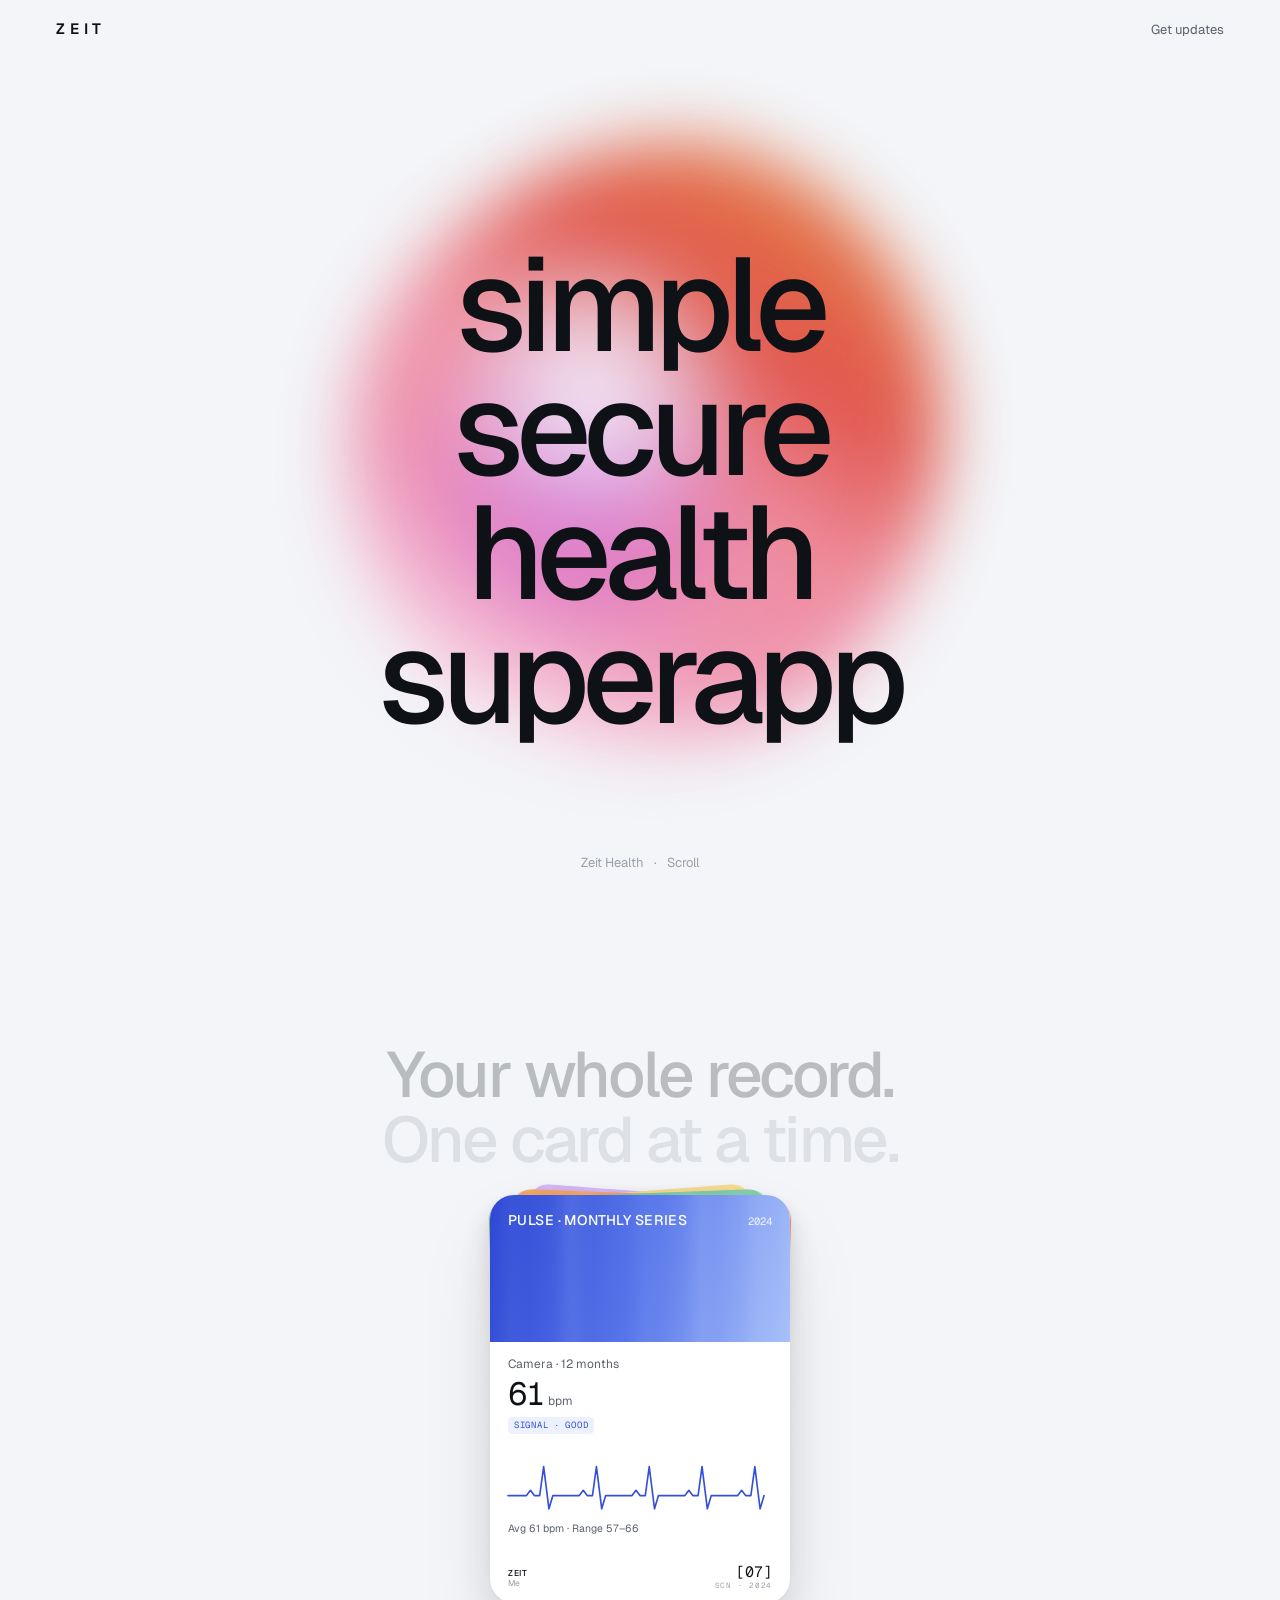
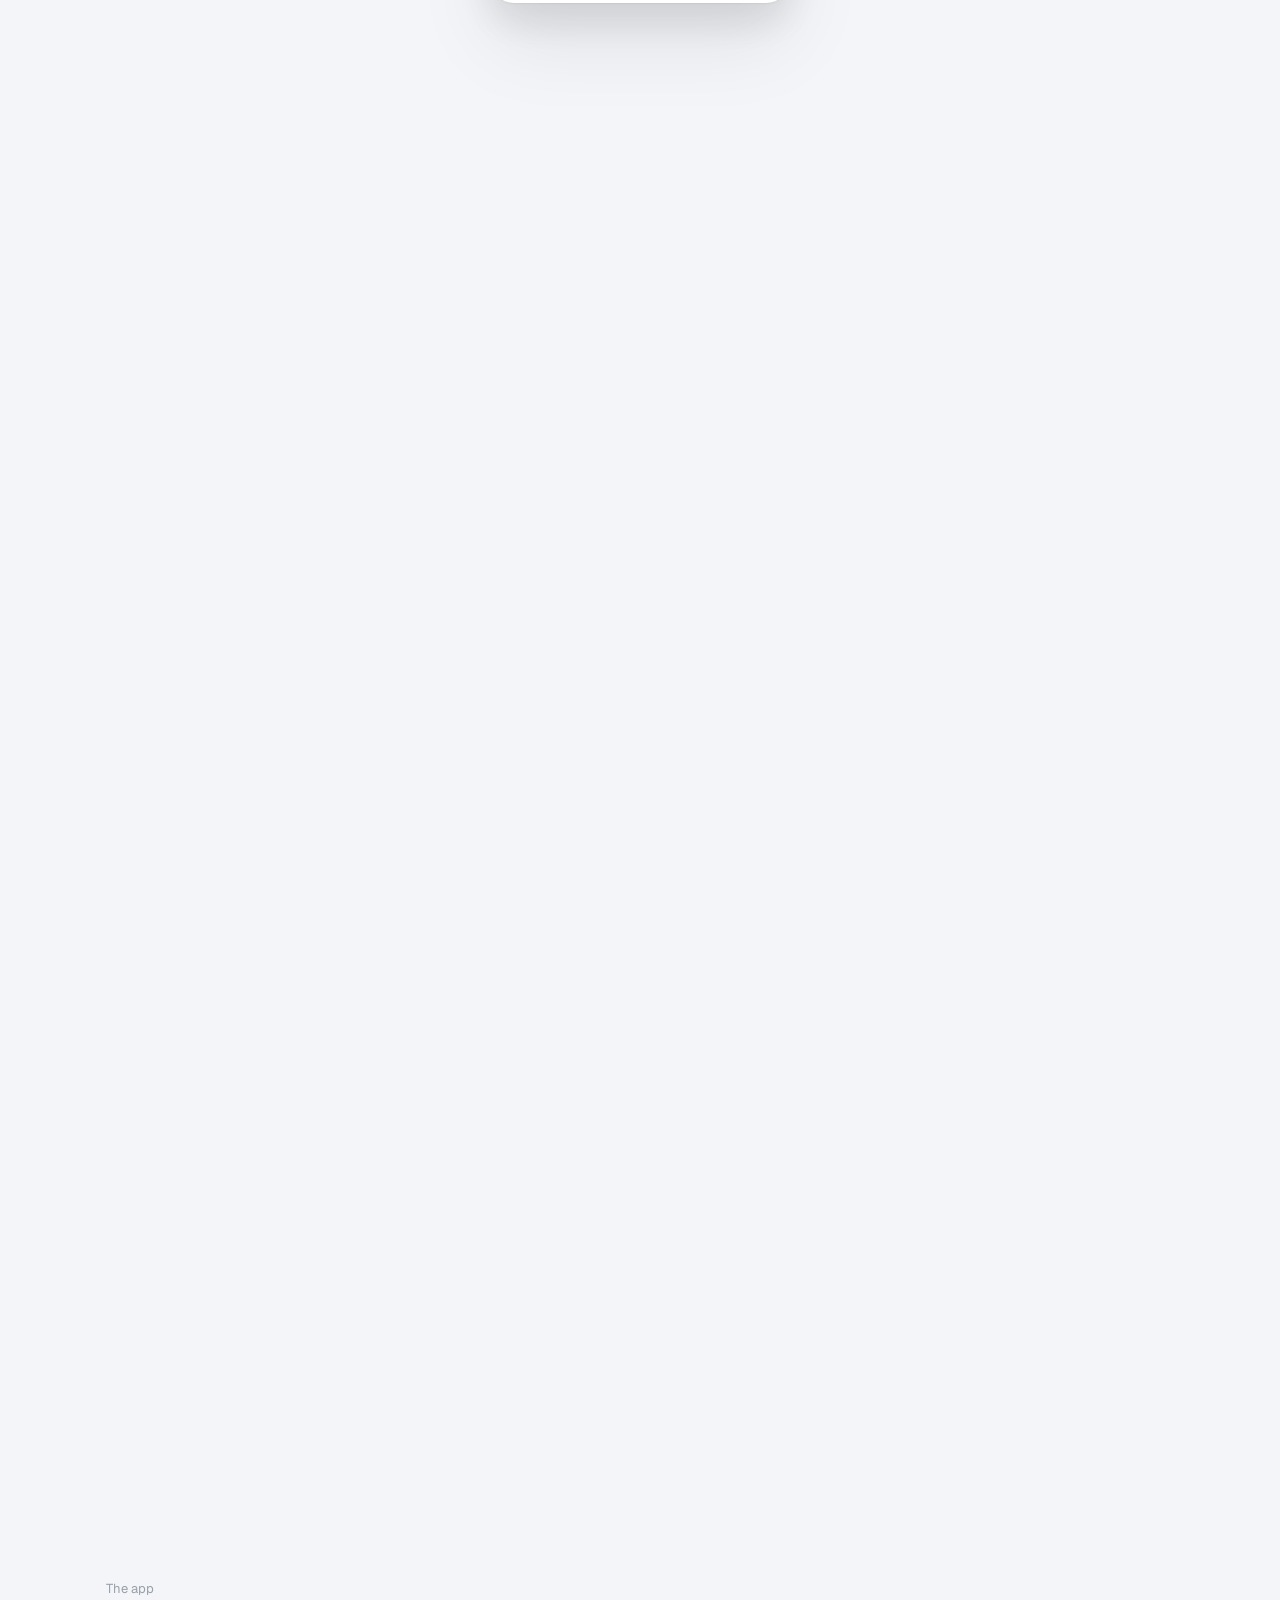
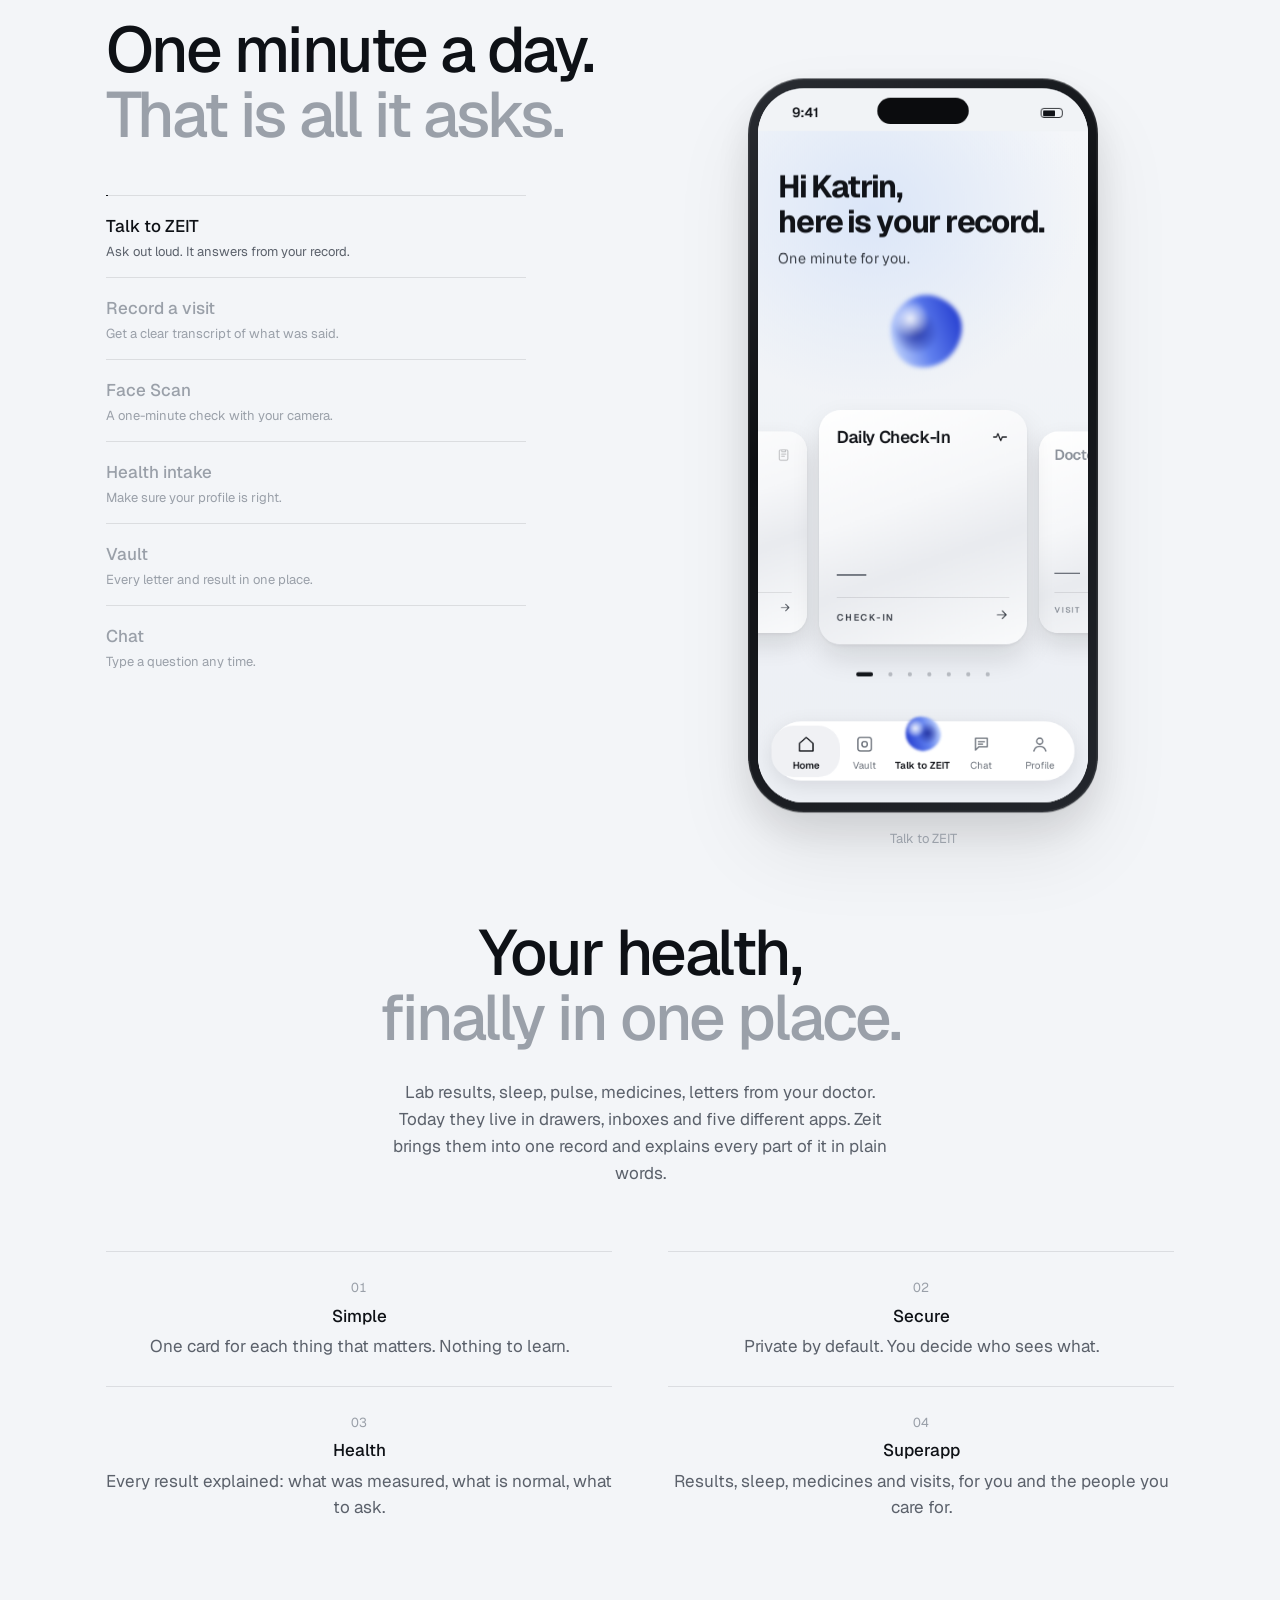
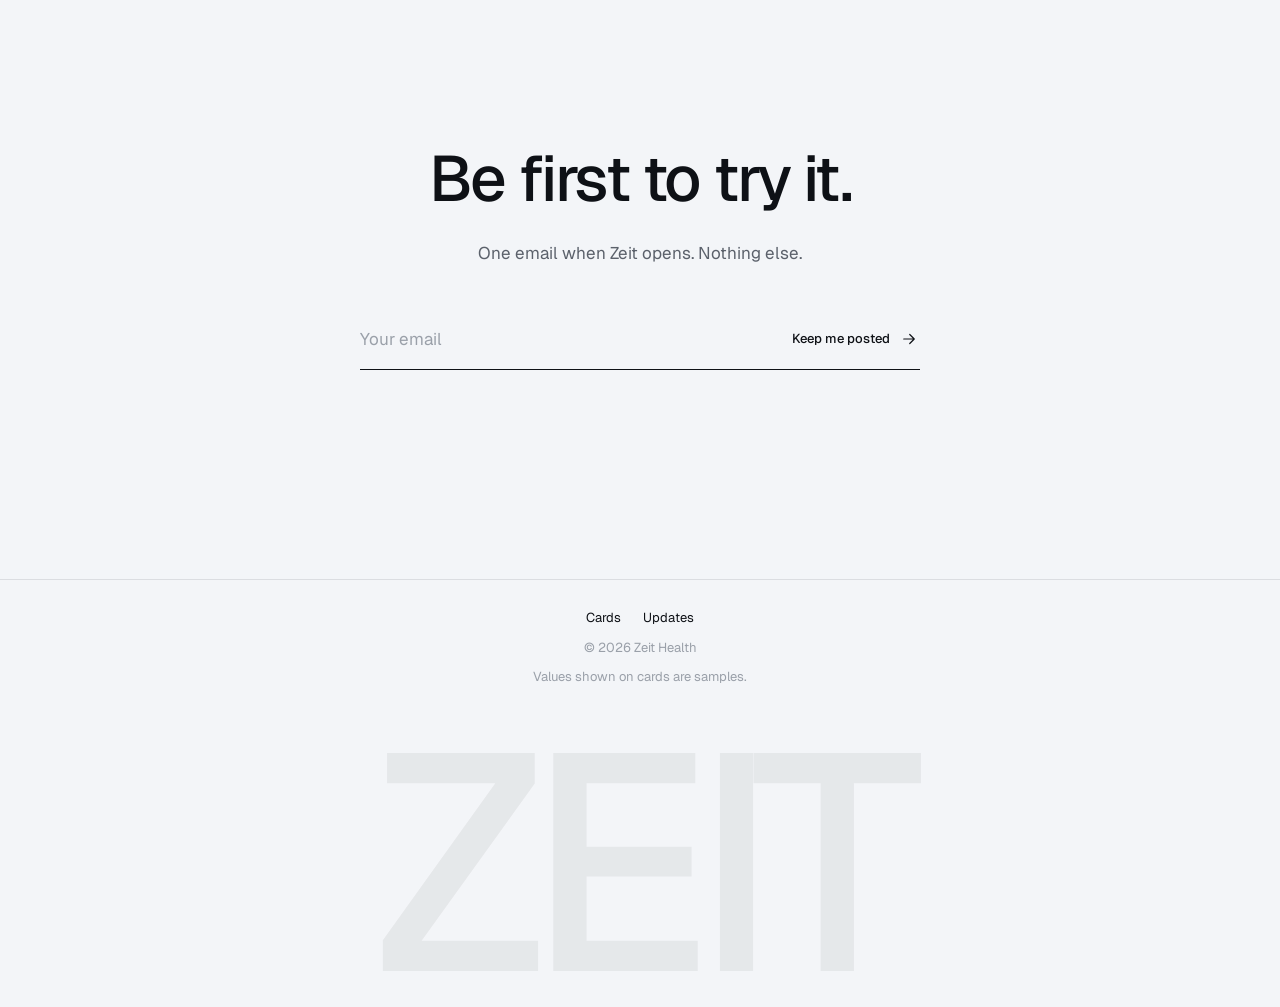
==== index.html @ 54d68e0e "Phone: six use cases built from the real app screens Talk to ZEIT (Start here sheet, then voice), Re" ====
<!doctype html>
<html lang="en">
<head>
  <meta charset="utf-8" />
  <meta name="viewport" content="width=device-width, initial-scale=1, viewport-fit=cover" />
  <title>Zeit Health — simple, secure health superapp</title>
  <meta name="description" content="Zeit Health keeps your results, sleep, pulse and medicines in one calm record. Simple, secure, made for the whole family." />
  <meta name="theme-color" content="#f3f5f8" />
  <meta property="og:type" content="website" />
  <meta property="og:title" content="Zeit Health" />
  <meta property="og:description" content="Simple. Secure. Health superapp." />
  <meta property="og:image" content="assets/og.png" />
  <meta name="twitter:card" content="summary_large_image" />
  <link rel="icon" href="assets/favicon.svg" type="image/svg+xml" />
  <link rel="preconnect" href="https://fonts.googleapis.com" />
  <link rel="preconnect" href="https://fonts.gstatic.com" crossorigin />
  <link rel="stylesheet" href="https://fonts.googleapis.com/css2?family=Geist:wght@300;400;500;600&family=Geist+Mono:wght@400;500&display=swap" />
  <link rel="stylesheet" href="styles.css" />
  <script>document.documentElement.classList.add('js')</script>
</head>
<body>

  <header class="topbar">
    <a class="wordmark" href="#top" aria-label="Zeit Health home">ZEIT</a>
    <a class="topbar-link" href="#updates">Get updates</a>
  </header>

  <main id="top">

    <!-- 1 · HERO -->
    <section class="hero" id="hero" aria-label="Zeit Health">
      <div class="hero-orb" id="hero-orb" aria-hidden="true">
        <canvas class="orb-canvas" data-orb="hero" data-res="220"></canvas>
      </div>
      <h1 class="hero-words" id="hero-words">
        <span class="w">simple</span>
        <span class="w">secure</span>
        <span class="w">health</span>
        <span class="w">superapp</span>
      </h1>
      <p class="hero-foot" id="hero-foot"><span>Zeit Health</span><span>Scroll</span></p>
    </section>

    <!-- 2 · THE CARDS: a deck that fans out into the rail as you scroll -->
    <section class="cards" id="cards" aria-labelledby="cards-h">
      <div class="cards-stage">
        <div class="cards-head pad" id="cards-head">
          <h2 id="cards-h" class="h2">Your whole record.<br /><span class="soft">One card at a time.</span></h2>
        </div>
        <div class="rail" id="rail" role="group" aria-label="Health cards, use arrow keys to browse"></div>
        <div class="rail-foot" id="rail-foot">
          <span class="mono-pill" id="pill" aria-live="polite"></span>
          <div class="rail-dots" id="dots" aria-hidden="true"></div>
          <p class="rail-hint small soft">Swipe to browse · Double tap to open</p>
        </div>
      </div>
    </section>

    <!-- 3 · THE APP -->
    <section class="product pad" aria-labelledby="product-h">
      <div class="product-copy">
        <p class="small soft">The app</p>
        <h2 id="product-h" class="h2">One minute a day.<br /><span class="soft">That is all it asks.</span></h2>
        <ol class="uses" id="uses" aria-label="What you can do">
          <li><button class="use on" type="button" aria-pressed="true"><b>Talk to ZEIT</b><span>Ask out loud. It answers from your record.</span></button></li>
          <li><button class="use" type="button" aria-pressed="false"><b>Record a visit</b><span>Get a clear transcript of what was said.</span></button></li>
          <li><button class="use" type="button" aria-pressed="false"><b>Face Scan</b><span>A one-minute check with your camera.</span></button></li>
          <li><button class="use" type="button" aria-pressed="false"><b>Health intake</b><span>Make sure your profile is right.</span></button></li>
          <li><button class="use" type="button" aria-pressed="false"><b>Vault</b><span>Every letter and result in one place.</span></button></li>
          <li><button class="use" type="button" aria-pressed="false"><b>Chat</b><span>Type a question any time.</span></button></li>
        </ol>
      </div>
      <figure class="phone" id="phone">
        <div class="phone-screen" id="phone-screen">
          <!-- a scripted copy of the app, laid out at its own 390 x 844 and scaled to fit:
               you swipe your cards, tap the orb and talk to it, and it answers from your record -->
          <div class="dev" id="dev" aria-hidden="true">
            <div class="dev-status"><span>9:41</span><span class="island"></span><span class="bars"></span></div>
            <div class="dev-wash"></div>
            <div class="dev-home" id="dev-home">
              <h3 class="dev-h">Hi Katrin,<br />here is your record.</h3>
              <p class="dev-sub" id="dev-sub">One minute for you.</p>
              <div class="dev-orb" id="dev-orb"><canvas class="orb-canvas" data-orb="home" data-res="160"></canvas></div>
              <div class="dev-rail" id="dev-rail"></div>
              <div class="dev-dots" id="dev-dots"></div>
            </div>
            <nav class="dev-nav" id="dev-nav">
              <span class="ni on" data-tab="home"><svg viewBox="0 0 24 24"><path d="M4 11l8-7 8 7v9H4z"/></svg>Home</span>
              <span class="ni" data-tab="vault"><svg viewBox="0 0 24 24"><rect x="4" y="4" width="16" height="16" rx="3"/><circle cx="12" cy="12" r="3.2"/></svg>Vault</span>
              <span class="ni talk"><span class="mini-orb"><canvas class="orb-canvas" data-orb="nav" data-res="96"></canvas></span><b>Talk to ZEIT</b></span>
              <span class="ni" data-tab="chat"><svg viewBox="0 0 24 24"><path d="M5 5h14v10H9l-4 4z"/><path d="M8.5 9h7M8.5 12h5"/></svg>Chat</span>
              <span class="ni"><svg viewBox="0 0 24 24"><circle cx="12" cy="8.5" r="3.6"/><path d="M5 20c1-4 4-5.5 7-5.5s6 1.5 7 5.5"/></svg>Profile</span>
            </nav>
            <!-- the "Start here" sheet (v4): it rises BEHIND the Home cards, so the cards float on
                 top of it. Its z-index sits between the greeting and the cards on purpose. -->
            <div class="dev-scrim" id="dev-scrim"></div>
            <div class="dev-sheet" id="dev-sheet">
              <span class="ds-x">&times;</span>
              <p class="ds-k">START HERE</p>
              <p class="ds-h">A short tour</p>
              <p class="ds-p">See what each card on your Home does.</p>
              <p class="ds-p">The Orb talks you through your Home and swipes the cards for you. It uses your microphone.</p>
              <span class="ds-btn" id="ds-btn">Start voice walkthrough</span>
              <span class="ds-link">Show me how ZEIT works</span>
            </div>
            <!-- Talk to ZEIT, voice face: the orb, your words, ZEIT's answer -->
            <div class="dev-talk" id="dev-talk">
              <div class="dt-head"><span class="dt-k">QUESTIONS</span><span class="dt-t">Talk to ZEIT</span><span class="dt-x">&times;</span></div>
              <div class="dt-orb" id="dt-orb"><span class="dt-ring"></span><canvas class="orb-canvas" data-orb="talk" data-res="240"></canvas></div>
              <p class="dt-you" id="dt-you"></p>
              <p class="dt-zeit" id="dt-zeit"></p>
              <p class="dt-src" id="dt-src"></p>
              <p class="dt-state" id="dt-state">Tap to talk</p>
              <p class="dt-type">Type it instead</p>
            </div>
            <!-- ===== use-case screens, copied from the 16 Oct screen recordings ===== -->
            <!-- Record a visit (sheet) -->
            <div class="scr sheet-scr" id="scr-visit">
              <span class="sx">&times;</span>
              <span class="cancel-pill">Cancel recording</span>
              <p class="sk">RECORD YOUR VISIT</p>
              <p class="sh" id="v-title">Ready to record</p>
              <p class="ssub" id="v-sub">Recording starts when you tap the button.</p>
              <span class="rec-pill"><i></i>RECORDING</span>
              <div class="v-orb"><canvas class="orb-canvas" data-orb="visit" data-res="200"></canvas></div>
              <p class="v-time" id="v-time">0:00</p>
              <p class="v-line" id="v-line">Put the phone where everyone can hear.</p>
              <p class="v-note" id="v-note">A visit can be up to 15 minutes long.</p>
              <div class="v-done">
                <div class="v-flower"></div>
                <div class="v-rows">
                  <b>Transcript ready</b>
                  <p><span>Recording</span><span>Stopped</span></p>
                  <p><span>Upload</span><span>Uploaded · Original retained</span></p>
                  <p><span>Transcript</span><span>Transcript ready</span></p>
                  <p><span>Summary</span><span>Summary in progress</span></p>
                </div>
                <p class="v-said">WHAT WAS SAID</p>
                <div class="v-seg"><span>Unknown · Segment 0</span>Hi, how are you doing?</div>
              </div>
              <span class="s-btn" id="v-btn">Start recording</span>
            </div>

            <!-- Face Scan: intro sheet, then the live scan -->
            <div class="scr sheet-scr" id="scr-face">
              <span class="sx">&times;</span>
              <p class="sk">FACE SCAN</p>
              <p class="sh">Face Scan</p>
              <div class="fs-art">
                <div class="fs-card">
                  <b>Face Scan</b>
                  <p>Ready for your Face Scan. Use good light and keep still. Tap Start when you're ready.</p>
                  <p>It measures you.</p>
                  <span class="s-btn small" id="fs-start">Start</span>
                  <span class="fs-exit">Exit</span>
                </div>
              </div>
              <span class="fs-saved">Saved scans</span>
            </div>
            <div class="scr scan-scr" id="scr-scan">
              <div class="scan-cam"><div class="scan-person"></div></div>
              <div class="scan-bar"><span>ZEIT.SCAN</span><b id="scan-time">01:00</b></div>
              <p class="scan-h" id="scan-h">Looking for your face</p>
              <p class="scan-s" id="scan-s">Center your face in the frame</p>
              <svg class="scan-ring" viewBox="0 0 300 300" aria-hidden="true">
                <circle cx="150" cy="150" r="140" fill="none" stroke="rgba(255,255,255,.35)" stroke-width="2"/>
                <circle id="scan-arc" cx="150" cy="150" r="140" fill="none" stroke="#fff" stroke-width="3" stroke-linecap="round" stroke-dasharray="880" stroke-dashoffset="880" transform="rotate(-90 150 150)"/>
              </svg>
              <div class="scan-mesh" id="scan-mesh"></div>
              <p class="scan-back">Back to Home</p>
            </div>

            <!-- Health intake (sheet) -->
            <div class="scr sheet-scr" id="scr-intake">
              <span class="sx">&times;</span>
              <p class="sk">HEALTH INTAKE</p>
              <p class="sh">Health intake</p>
              <div class="in-body" id="in-body">
                <p class="in-load" id="in-load">Loading health profile...</p>
                <div class="in-view" id="in-profile">
                  <p class="in-k">Your health profile · version 1</p>
                  <p class="in-h">Your health profile</p>
                  <p class="in-p">Answers you confirmed or marked not sure. Unsure answers are not confirmed facts.</p>
                  <p class="in-sec">About you</p>
                  <div class="in-f"><b>Name</b><span>Katrin Beispiel</span></div>
                  <div class="in-f"><b>Date of birth</b><span>3 May 1990</span></div>
                  <div class="in-f"><b>Sex at birth</b><span>Female</span></div>
                  <div class="in-f"><b>Height</b><span>176 cm</span></div>
                  <div class="in-f"><b>Weight</b><span>72 kg</span></div>
                  <p class="in-sec">Health</p>
                  <div class="in-f"><b>Medicines and supplements</b><span>Nothing right now</span></div>
                  <div class="in-f"><b>Allergies</b><span>None that I know of</span></div>
                </div>
                <div class="in-view" id="in-check">
                  <p class="in-k">Your health profile</p>
                  <p class="in-h">Does this look right?</p>
                  <p class="in-p">Check your answers. Change anything before you confirm.</p>
                  <p class="in-sec">About you</p>
                  <div class="in-f"><b>Name</b><span>Katrin Beispiel</span><em>From your profile</em><span class="in-opts"><i id="in-keep">Keep</i><i>Edit</i><i>Not sure</i></span></div>
                  <div class="in-f"><b>Date of birth</b><span>3 May 1990</span><em>From your profile</em><span class="in-opts"><i>Keep</i><i>Edit</i><i>Not sure</i></span></div>
                </div>
              </div>
            </div>

            <!-- Vault (tab) -->
            <div class="scr tab-scr" id="scr-vault">
              <p class="t-h">Vault</p>
              <span class="add-doc">Add a document</span>
              <div class="chips"><i class="on">List</i><i>Visits</i><i>Face Scans</i><i>Check-ins</i><i>General</i></div>
              <div class="docs" id="docs">
                <div class="doc"><p class="doc-t"><span class="doc-i"></span>Lab result of 13 Oct 2026</p><div class="page"><em>READ</em><b>Laboratory report</b><i></i><i></i><i class="s"></i><i></i><i class="s"></i></div></div>
                <div class="doc"><p class="doc-t"><span class="doc-i"></span>Doctor's letter, uploaded 16 Oct 2026 · 2 pages</p><p class="doc-m">No date · uploaded 16 Oct 2026</p><div class="page"><em>READ</em><b>Discharge summary</b><i></i><i class="s"></i><i></i><i></i><i class="s"></i></div></div>
                <div class="doc"><p class="doc-t"><span class="doc-i"></span>Doctor's letter</p><p class="doc-m">No date · uploaded 16 Oct 2026</p><div class="page"><em>READ</em><b>Clinical letter</b><i></i><i></i><i class="s"></i><i></i></div></div>
                <div class="doc"><p class="doc-t"><span class="doc-i"></span>Visit recording · 16 Oct 2026</p><p class="doc-m">Transcript · 7 seconds</p><div class="page"><em>READ</em><b>What was said</b><i></i><i class="s"></i><i></i></div></div>
              </div>
            </div>

            <!-- Chat (tab): the list, then one conversation -->
            <div class="scr tab-scr" id="scr-chat">
              <div class="c-list" id="c-list">
                <p class="t-h">Conversations</p>
                <div class="c-new"><span>+</span><p><b>New conversation</b>What can I help with?</p></div>
                <div class="c-row" id="c-first"><span class="c-i"></span><p><b>What is ferritin?</b>Ferritin is a protein that stores...</p><time>2:27 PM</time><em>Delete</em></div>
                <div class="c-row"><span class="c-i"></span><p><b>My sister's haemoglobin</b>Your haemoglobin was 13.2 g...</p><time>2:26 PM</time><em>Delete</em></div>
                <div class="c-row"><span class="c-i"></span><p><b>Can you see my check-in?</b>It's on the Daily Check-In car...</p><time>2:17 PM</time><em>Delete</em></div>
                <div class="c-row"><span class="c-i"></span><p><b>Upload a letter</b>You can use Upload Documents...</p><time>2:19 PM</time><em>Delete</em></div>
                <div class="c-row"><span class="c-i"></span><p><b>What can you do</b>Earlier statements, and show...</p><time>2:05 PM</time><em>Delete</em></div>
              </div>
              <div class="c-thread" id="c-thread">
                <p class="c-back">&larr; All conversations</p>
                <p class="c-title">What is ferritin?</p>
                <p class="c-del">Delete conversation</p>
                <span class="c-day">Today</span>
                <div class="c-msgs" id="c-msgs"></div>
                <div class="c-compose"><span>+</span><span class="mic"></span><p>Ask ZEIT anything...</p><span class="send"></span></div>
              </div>
            </div>
            <span class="dev-finger" id="dev-finger"></span>
          </div>
        </div>
        <figcaption class="phone-cap small soft" id="phone-cap" aria-live="polite">Talk to ZEIT</figcaption>
      </figure>
    </section>

    <!-- 4 · ABOUT -->
    <section class="about pad" aria-labelledby="about-h">
      <h2 id="about-h" class="h2">Your health,<br /><span class="soft">finally in one place.</span></h2>
      <p class="lede">
        Lab results, sleep, pulse, medicines, letters from your doctor. Today they live in
        drawers, inboxes and five different apps. Zeit brings them into one record and
        explains every part of it in plain words.
      </p>
      <ol class="pillars">
        <li><span class="n">01</span><div><b>Simple</b><p>One card for each thing that matters. Nothing to learn.</p></div></li>
        <li><span class="n">02</span><div><b>Secure</b><p>Private by default. You decide who sees what.</p></div></li>
        <li><span class="n">03</span><div><b>Health</b><p>Every result explained: what was measured, what is normal, what to ask.</p></div></li>
        <li><span class="n">04</span><div><b>Superapp</b><p>Results, sleep, medicines and visits, for you and the people you care for.</p></div></li>
      </ol>
    </section>

    <!-- 5 · OPT-IN -->
    <section class="updates pad" id="updates" aria-labelledby="updates-h">
      <h2 id="updates-h" class="h2">Be first to try it.</h2>
      <p class="lede">One email when Zeit opens. Nothing else.</p>
      <form class="optin-form" id="optin" novalidate>
        <label class="sr-only" for="email">Email address</label>
        <input id="email" name="email" type="email" inputmode="email" autocomplete="email" placeholder="Your email" required />
        <button type="submit" aria-label="Keep me posted">
          <span>Keep me posted</span>
          <svg viewBox="0 0 24 24" width="18" height="18" fill="none" stroke="currentColor" stroke-width="1.6" stroke-linecap="round" stroke-linejoin="round" aria-hidden="true"><path d="M5 12h14M13 6l6 6-6 6"/></svg>
        </button>
      </form>
      <p class="optin-msg small" id="optin-msg" role="status" aria-live="polite"></p>
    </section>

  </main>

  <!-- 6 · FOOTER -->
  <footer class="footer pad">
    <div class="foot-row small">
      <nav class="foot-links" aria-label="Footer">
        <a href="#cards">Cards</a>
        <a href="#updates">Updates</a>
      </nav>
      <span class="soft">© <span id="year">2026</span> Zeit Health</span>
    </div>
    <p class="foot-note small soft">Values shown on cards are samples.</p>
    <div class="foot-mark" aria-hidden="true">ZEIT</div>
  </footer>

  <!-- the opened card: rises from the bottom wearing the card's colour -->
  <div class="scrim" id="scrim" hidden></div>
  <div class="sheet" id="sheet" role="dialog" aria-modal="true" aria-labelledby="sheet-title" hidden>
    <div class="sheet-veil">
      <span class="streaks" aria-hidden="true"></span>
      <div class="grab" aria-hidden="true"></div>
      <button class="sheet-close" id="sheet-close" aria-label="Close card">
        <svg viewBox="0 0 24 24" width="16" height="16" fill="none" stroke="currentColor" stroke-width="1.8" stroke-linecap="round"><path d="M6 6l12 12M18 6L6 18"/></svg>
      </button>
      <div class="veil-head">
        <span class="veil-title" id="sheet-title"></span>
        <span class="veil-year" id="sheet-year"></span>
      </div>
    </div>
    <div class="sheet-body" id="sheet-body"></div>
  </div>

  <script src="app.js" defer></script>
</body>
</html>
---- styles.css ----
/* Zeit Health — website v3.
   Direction: quiet and expensive. One typeface family (Geist, with Geist Mono for the card
   system), four text sizes, medium weights, a lot of air. Colour lives only in the orb and
   inside the cards; everything else is ink on a cool off-white.
   Mobile first at 375px. */

:root {
  /* colour */
  --ground: #f3f5f8;
  --surface: #ffffff;
  --surface-2: #f6f7f9;
  --ink: #0e1116;
  --ink-2: #5b616b;
  --ink-3: #9aa0a9;
  --hairline: rgba(14, 17, 22, 0.1);
  --blue: #3550d8;
  --danger: #b4231f;

  /* type: one family, four sizes */
  --font: 'Geist', -apple-system, BlinkMacSystemFont, 'Segoe UI', Roboto, 'Helvetica Neue', Arial, sans-serif;
  --mono: 'Geist Mono', ui-monospace, 'SF Mono', Menlo, Consolas, monospace;
  --t-small: 13px;
  --t-body: 17px;
  --t-h2: clamp(32px, 8.6vw, 64px);
  --t-hero: clamp(50px, 15.5vw, 132px);

  /* space: sections breathe */
  --page-pad: 24px;
  --section: 128px;

  /* depth (app elevation, softened) */
  --e1: 0 1px 2px rgba(12, 14, 18, 0.05), 0 8px 20px rgba(12, 14, 18, 0.05);
  --e2: 0 1px 2px rgba(12, 14, 18, 0.06), 0 18px 40px rgba(12, 14, 18, 0.10), 0 40px 80px rgba(12, 14, 18, 0.08);
  --e3: 0 -1px 3px rgba(12, 14, 18, 0.08), 0 -20px 50px rgba(12, 14, 18, 0.14);
  --ease: cubic-bezier(.16, .84, .24, 1);
}

* { box-sizing: border-box; -webkit-tap-highlight-color: transparent; }
html, body { margin: 0; overflow-x: clip; }
body {
  font-family: var(--font);
  font-size: var(--t-body);
  line-height: 1.5;
  color: var(--ink);
  background: var(--ground);
  -webkit-font-smoothing: antialiased;
  text-rendering: optimizeLegibility;
}
a { color: inherit; }
button { font: inherit; cursor: pointer; border: none; background: none; color: inherit; }
.pad { padding-left: var(--page-pad); padding-right: var(--page-pad); }
.small { font-size: var(--t-small); }
.soft { color: var(--ink-3); }
.sr-only { position: absolute; width: 1px; height: 1px; overflow: hidden; clip: rect(0 0 0 0); white-space: nowrap; }
:focus-visible { outline: 1.5px solid var(--ink); outline-offset: 4px; border-radius: 4px; }

.h2 {
  margin: 0; font-size: var(--t-h2); font-weight: 500;
  line-height: 1.02; letter-spacing: -0.04em; text-wrap: balance;
}
.lede { margin: 28px 0 0; max-width: 30em; font-size: var(--t-body); line-height: 1.6; color: var(--ink-2); }

/* ---- top bar: a wordmark and one link ---- */
.topbar {
  position: fixed; inset: 0 0 auto 0; z-index: 30;
  display: flex; align-items: center; justify-content: space-between;
  padding: 18px var(--page-pad);
  padding-top: max(18px, env(safe-area-inset-top));
  transition: background .4s ease, -webkit-backdrop-filter .4s ease, backdrop-filter .4s ease;
}
.topbar.scrolled { background: rgba(243, 245, 248, 0.78); -webkit-backdrop-filter: saturate(1.6) blur(20px); backdrop-filter: saturate(1.6) blur(20px); }
.wordmark { font-weight: 600; font-size: 15px; letter-spacing: 0.32em; text-decoration: none; }
.topbar-link { font-size: var(--t-small); text-decoration: none; color: var(--ink-2); transition: color .2s ease; }
.topbar-link:hover { color: var(--ink); }

/* ---- 1 · hero ---- */
.hero {
  position: relative; min-height: 100vh; min-height: 100svh;
  display: flex; flex-direction: column; justify-content: center;
  padding: 120px var(--page-pad) 40px;
  /* no clipping here: the orb's soft edge must never be cut into a hard line */
}
.hero-words {
  position: relative; z-index: 1; margin: 0;
  display: flex; flex-direction: column;
  font-size: var(--t-hero); font-weight: 500;
  line-height: 0.94; letter-spacing: -0.055em;
  will-change: transform, opacity;
}
.hero-words .w { display: block; will-change: transform, opacity, filter; }
.js .hero-words .w { opacity: 0; transform: translateY(14px); filter: blur(6px); }
.hero-foot {
  position: absolute; left: var(--page-pad); right: var(--page-pad); bottom: max(28px, env(safe-area-inset-bottom));
  margin: 0; display: flex; justify-content: space-between;
  font-size: var(--t-small); color: var(--ink-3);
}

/* the orb: bigger, softer, sitting behind the words */
.hero-orb {
  position: absolute; z-index: 0; width: 118vw; max-width: 760px; aspect-ratio: 1;
  right: -38vw; top: 34%;
  filter: blur(34px); opacity: .9; will-change: transform;
}
.orb-canvas { position: absolute; inset: 0; width: 100%; height: 100%; display: block; }
.js .hero-orb { opacity: 0; }
.js .hero-orb.in { opacity: calc(.9 * var(--fade, 1)); transition: opacity 1.8s ease .3s; }
.js .hero-orb.in.settled { transition: none; }

/* ---- 2 · the cards: pinned while the deck fans out ---- */
.cards { position: relative; height: 230vh; height: 230svh; }
.cards-stage {
  position: sticky; top: 0; height: 100vh; height: 100svh; overflow: hidden;
  display: flex; flex-direction: column; justify-content: center; gap: 28px;
  padding-top: 64px;
}
.cards-head { will-change: opacity, transform; }
.rail {
  --cw: min(66vw, 300px);
  position: relative; flex: none; height: calc(var(--cw) * 1.36 + 24px);
  user-select: none; -webkit-user-select: none; touch-action: pan-y;
  perspective: 1200px;
}
.rail-foot { display: flex; flex-direction: column; align-items: center; gap: 16px; will-change: opacity; }

.zc {
  position: absolute; top: 12px; left: 50%; width: var(--cw); margin-left: calc(var(--cw) / -2);
  will-change: transform, opacity; opacity: 0; cursor: pointer; outline: none;
  transform-style: preserve-3d;
}
.zc:focus-visible .zc-face { box-shadow: 0 0 0 2px var(--ink), var(--e2); }

/* ---- the CI card face ---- */
.zc-face {
  height: calc(var(--cw) * 1.36);
  border-radius: 24px; overflow: hidden; position: relative;
  background: var(--surface);
  box-shadow: var(--e1);
  display: flex; flex-direction: column;
  transition: box-shadow .5s var(--ease);
}
.zc.hi .zc-face { box-shadow: var(--e2); }
.zc-face::after { content: ""; position: absolute; inset: 0; z-index: 5; pointer-events: none; border-radius: inherit; background: var(--ground); opacity: var(--veil, 0); }
.zc-field { position: relative; flex: none; height: 36%; background: var(--g); color: #fff; overflow: hidden; }
.streaks {
  position: absolute; inset: -10% -20%; pointer-events: none; mix-blend-mode: soft-light; opacity: .55;
  background: linear-gradient(90deg,
    transparent 4%, rgba(255,255,255,.55) 6%, transparent 9%,
    transparent 17%, rgba(255,255,255,.35) 19.5%, transparent 21%,
    transparent 31%, rgba(255,255,255,.6) 33%, rgba(255,255,255,.2) 35%, transparent 38%,
    transparent 49%, rgba(255,255,255,.3) 51%, transparent 53%,
    transparent 62%, rgba(255,255,255,.5) 64.5%, transparent 67%,
    transparent 76%, rgba(255,255,255,.35) 78%, transparent 80%,
    transparent 88%, rgba(255,255,255,.55) 91%, transparent 94%);
  filter: blur(7px);
  animation: drift 34s ease-in-out infinite alternate;
}
@keyframes drift { from { transform: translateX(-3%); } to { transform: translateX(3%); } }
.zc-head { position: relative; z-index: 1; display: flex; justify-content: space-between; align-items: flex-start; gap: 10px; padding: 17px 18px 0; }
.zc-title { font-size: 14px; font-weight: 500; line-height: 1.15; letter-spacing: 0.03em; text-transform: uppercase; }
.zc-year { font-family: var(--mono); font-size: 10.5px; opacity: .9; padding-top: 2px; }
.zc-body { flex: 1; display: flex; flex-direction: column; padding: 13px 18px 14px; min-height: 0; }
.zc-label { font-size: 12px; color: var(--ink-2); }
.zc-hero { display: flex; align-items: baseline; gap: 5px; margin-top: 5px; }
.zc-num { font-size: 32px; font-weight: 400; letter-spacing: -0.04em; line-height: 1; font-variant-numeric: tabular-nums; }
.zc-unit { font-size: 12px; color: var(--ink-2); }
.zc-rx { font-family: Georgia, 'Times New Roman', serif; font-style: italic; font-size: 34px; line-height: 1; background: linear-gradient(135deg, #f0a64a, #f5c766); -webkit-background-clip: text; background-clip: text; color: transparent; }
.zc-tag { display: inline-block; margin-top: 7px; font-family: var(--mono); font-size: 9px; letter-spacing: 0.08em; padding: 2px 6px; border-radius: 4px; color: var(--blue); background: #edf1fd; align-self: flex-start; }
.zc-viz { margin-top: auto; padding-top: 4px; }
.zc-viz svg, .sb-viz svg { display: block; width: 100%; height: auto; overflow: visible; }
.zc-rows { display: flex; flex-direction: column; gap: 7px; margin-top: 10px; }
.zc-row { display: flex; align-items: center; gap: 8px; font-size: 10.5px; color: var(--ink-2); border-top: 1px solid var(--hairline); padding-top: 7px; }
.zc-row:first-child { border-top: 0; padding-top: 0; }
.zc-row .lab { flex: 1; min-width: 0; white-space: nowrap; overflow: hidden; text-overflow: ellipsis; }
.zc-row .track { position: relative; width: 38%; height: 1px; background: #e3e6eb; }
.zc-row .track i { left: 0; transition: left 1.1s var(--ease) .15s; position: absolute; top: 50%; width: 6px; height: 6px; margin: -3px 0 0 -3px; border-radius: 50%; background: var(--dot, #f08a5d); }
.live .track i { left: var(--x); }
.zc-row .dots { font-family: var(--mono); font-size: 9px; letter-spacing: 2px; color: var(--ink); }
.zc-row .pill-i { width: 14px; height: 7px; border-radius: 4px; background: linear-gradient(90deg, var(--pa, #f2b6c4) 50%, #fff 50%); box-shadow: inset 0 0 0 1px rgba(0,0,0,.08); transform: rotate(-30deg); flex: none; }
.zc-sub { font-size: 10.5px; line-height: 1.4; color: var(--ink-2); margin-top: 5px; }
.zc-foot { flex: none; display: flex; justify-content: space-between; align-items: flex-end; margin-top: auto; padding-top: 10px; }
.zc-me { font-size: 8.5px; font-weight: 500; line-height: 1.25; letter-spacing: 0.08em; color: var(--ink); }
.zc-me span { display: block; color: var(--ink-3); letter-spacing: 0; font-weight: 400; }
.zc-idx { text-align: right; font-family: var(--mono); font-size: 15px; line-height: 1; color: var(--ink); }
.zc-idx span { display: block; font-size: 7.5px; letter-spacing: 0.1em; color: var(--ink-3); margin-top: 3px; }

/* charts: one hairline weight everywhere; a line draws itself when its card arrives */
.draw { stroke-dasharray: var(--len, 600); stroke-dashoffset: var(--len, 600); }
.live .draw { stroke-dashoffset: 0; transition: stroke-dashoffset 1.4s var(--ease) .1s; }
.pop { opacity: 0; transform: scaleY(.2); transform-box: fill-box; transform-origin: bottom; }
.live .pop { opacity: 1; transform: none; transition: opacity .4s ease, transform .7s var(--ease); transition-delay: calc(var(--i, 0) * 35ms + 150ms); }

/* under the rail */
.mono-pill {
  font-family: var(--mono); font-size: 12px; letter-spacing: 0.18em; text-transform: uppercase;
  padding: 10px 20px; border-radius: 999px; border: 1px solid var(--hairline); color: var(--ink);
  min-height: 38px; transition: opacity .25s ease;
}
.rail-hint { margin: 0; }
.rail-dots { display: flex; gap: 8px; justify-content: center; }
.rail-dot { width: 5px; height: 5px; border-radius: 50%; background: rgba(14, 17, 22, 0.16); transition: all .35s var(--ease); }
.rail-dot.on { background: var(--ink); width: 18px; border-radius: 3px; }

/* ---- 3 · the app in a phone ---- */
.product { padding-top: var(--section); padding-bottom: var(--section); display: grid; gap: 64px; justify-items: center; }
.product-copy { justify-self: stretch; }
.product-copy .small { margin: 0 0 18px; }
/* the use cases beside the phone: plain lines; the active one is ink and fills a hairline */
.uses { list-style: none; margin: 48px 0 0; padding: 0; max-width: 420px; }
.use {
  position: relative; display: block; width: 100%; text-align: left; padding: 18px 0 16px;
  border-top: 1px solid var(--hairline); color: var(--ink-3); transition: color .3s ease;
}
.use::before { content: ""; position: absolute; left: 0; top: -1px; height: 1px; width: calc(var(--p, 0) * 100%); background: var(--ink); }
.use b { display: block; font-size: var(--t-body); font-weight: 500; }
.use span { display: block; margin-top: 2px; font-size: var(--t-small); }
.use:hover, .use.on { color: var(--ink); }
.use.on span { color: var(--ink-2); }
@media (max-width: 759px) {
  .uses { display: grid; grid-template-columns: 1fr 1fr; column-gap: 20px; margin-top: 36px; max-width: none; }
  .use span { display: none; }
  .use { padding: 14px 0 12px; }
}

.phone {
  position: relative; margin: 0 0 40px; width: min(78vw, 350px);
  padding: 10px; border-radius: 56px;
  background: linear-gradient(145deg, #2a2d33, #0d0f12 40%, #24272d);
  box-shadow: inset 0 0 0 1.5px rgba(255,255,255,.08), var(--e2);
  will-change: transform;
}
.phone-screen { position: relative; aspect-ratio: 390 / 844; border-radius: 46px; overflow: hidden; background: #eef1f6; }
.phone-cap { position: absolute; left: 0; right: 0; bottom: -36px; margin: 0; text-align: center; }

/* ---- the app replica: built at the app's own 390 x 844, scaled by script to fit ---- */
.dev {
  position: absolute; left: 0; top: 0; width: 390px; height: 844px; transform-origin: 0 0;
  font-family: -apple-system, BlinkMacSystemFont, 'SF Pro Display', var(--font);
  color: #111318; background: #eef1f6; overflow: hidden;
  --spring: cubic-bezier(.2, .9, .25, 1);
}
.dev-status {
  position: absolute; inset: 0 0 auto 0; z-index: 25; height: 50px;
  display: flex; align-items: center; justify-content: space-between; padding: 8px 30px 0 40px;
  font-size: 16px; font-weight: 600; background: #f1f3f6;
}
.dev-status .island { position: absolute; left: 50%; top: 11px; width: 108px; height: 31px; margin-left: -54px; border-radius: 20px; background: #0b0c0e; }
.dev-status .bars { width: 26px; height: 12px; border-radius: 4px; border: 1.5px solid #111318; position: relative; }
.dev-status .bars::after { content: ""; position: absolute; inset: 1.5px 8px 1.5px 1.5px; background: #111318; border-radius: 1px; }
.dev-wash {
  position: absolute; inset: 50px 0 0 0;
  background: radial-gradient(90% 40% at 35% 12%, #dbe6f8 0%, rgba(219,230,248,0) 70%), linear-gradient(#f4f6f9, #eceff4);
}
.dev-home { position: absolute; inset: 50px 0 0 0; }
.dev-h { position: absolute; left: 24px; top: 46px; margin: 0; font-size: 37px; line-height: 1.12; font-weight: 700; letter-spacing: -0.045em; }
.dev-sub { position: absolute; left: 24px; top: 140px; margin: 0; font-size: 17px; line-height: 1.4; color: #3d424b; width: 330px; }
.dev-orb { position: absolute; left: 144px; top: 184px; width: 108px; height: 108px; filter: blur(2.5px); }
.dev-rail { position: absolute; left: 0; right: 0; top: 330px; height: 290px; }
.dc {
  position: absolute; left: 72px; top: 0; width: 246px; height: 277px; border-radius: 26px;
  background: linear-gradient(160deg, #ffffff 0%, #f6f7f9 40%, #e9ebef 62%, #fafbfc 100%);
  box-shadow: 0 2px 4px rgba(12,14,18,.06), 0 16px 34px rgba(12,14,18,.12);
  transition: transform .62s var(--spring), opacity .5s ease;
}
.dc-t { position: absolute; left: 21px; top: 21px; width: 170px; font-size: 20px; font-weight: 600; line-height: 1.12; letter-spacing: -0.02em; }
.dc-i { position: absolute; right: 22px; top: 22px; width: 20px; height: 20px; }
.dc-i svg, .ni svg { width: 100%; height: 100%; fill: none; stroke: currentColor; stroke-width: 1.6; stroke-linecap: round; stroke-linejoin: round; }
.dc-dash { position: absolute; left: 21px; top: 194px; width: 35px; height: 1.5px; background: #6e737c; }
.dc-line { position: absolute; left: 21px; right: 21px; top: 221px; height: 1px; background: rgba(17,19,24,.12); }
.dc-l { position: absolute; left: 21px; top: 237px; font-size: 11px; font-weight: 600; letter-spacing: .16em; color: #3d424b; }
.dc-a { position: absolute; right: 21px; top: 233px; width: 18px; height: 18px; color: #3d424b; }
.dc-a svg { width: 100%; height: 100%; fill: none; stroke: currentColor; stroke-width: 1.6; stroke-linecap: round; stroke-linejoin: round; }
.dc.off { opacity: .55; }
.dc.off .dc-t, .dc.off .dc-l { color: #8c929b; }
.dc.off .dc-i { opacity: .25; }
.dev-rail.dragging .dc { transition: none; }
.dev-dots { position: absolute; left: 0; right: 0; top: 640px; display: flex; justify-content: center; gap: 18px; }
.dev-dots i { width: 5px; height: 5px; border-radius: 50%; background: #b9bdc4; transition: all .4s var(--spring); }
.dev-dots i.on { width: 20px; border-radius: 3px; background: #14171c; }

.dev-nav {
  position: absolute; left: 16px; right: 16px; bottom: 26px; height: 70px; z-index: 13;
  display: grid; grid-template-columns: repeat(5, 1fr); align-items: end;
  padding: 0 6px 10px; border-radius: 36px; background: rgba(255,255,255,.96);
  box-shadow: 0 6px 24px rgba(12,14,18,.10);
}
.ni { display: flex; flex-direction: column; align-items: center; gap: 4px; font-size: 11.5px; color: #6b717a; }
.ni svg { width: 24px; height: 24px; }
.ni.on { color: #111318; font-weight: 600; position: relative; }
.ni.on::before { content: ""; position: absolute; inset: -10px -6px -6px; border-radius: 26px; background: #f0f1f4; z-index: -1; }
.ni.talk b { font-size: 11.5px; font-weight: 600; color: #111318; font-variant-numeric: tabular-nums; }
.mini-orb { position: relative; width: 50px; height: 50px; margin-top: -28px; filter: blur(1.5px); }


.dev-home { transition: transform .5s var(--spring), opacity .4s ease; }
.dev.talking .dev-home { transform: scale(.94); opacity: 0; }
.dev-talk {
  position: absolute; inset: 50px 0 0 0; z-index: 5; display: flex; flex-direction: column; align-items: center;
  padding: 0 30px; text-align: center;
  background: radial-gradient(80% 40% at 50% 34%, #e3ebfb 0%, rgba(227,235,251,0) 70%), #f6f7fa;
  opacity: 0; transform: translateY(40px); pointer-events: none;
  transition: opacity .35s ease, transform .5s var(--spring);
}
.dev.talking .dev-talk { opacity: 1; transform: none; }
.dt-head { position: relative; width: 100%; padding-top: 22px; display: flex; flex-direction: column; align-items: center; gap: 2px; }
.dt-k { font-size: 11px; font-weight: 600; letter-spacing: .16em; color: #6b717a; }
.dt-t { font-size: 18px; font-weight: 600; letter-spacing: -0.01em; }
.dt-x { position: absolute; right: -8px; top: 18px; width: 40px; height: 40px; border-radius: 50%; background: #fff; box-shadow: 0 2px 10px rgba(12,14,18,.08); display: flex; align-items: center; justify-content: center; font-size: 22px; color: #3d424b; }
.dt-orb { position: relative; width: 190px; height: 190px; margin-top: 48px; }
.dt-orb .orb-canvas { filter: blur(3px); }
.dt-ring { position: absolute; inset: -14%; border-radius: 50%; background: rgba(60, 89, 222, .16); opacity: 0; transform: scale(.85); }
.dev.listening .dt-ring { animation: listen 1.3s ease-in-out infinite; }
@keyframes listen { 0%, 100% { opacity: .2; transform: scale(.9); } 50% { opacity: .9; transform: scale(1.08); } }
.dt-you { margin: 44px 0 0; min-height: 52px; font-size: 21px; line-height: 1.3; color: #6b717a; letter-spacing: -0.01em; }
.dt-zeit { margin: 18px 0 0; min-height: 96px; font-size: 25px; line-height: 1.28; font-weight: 600; letter-spacing: -0.025em; color: #111318; }
.dt-src { margin: 12px 0 0; min-height: 20px; font-size: 13px; color: #6b717a; opacity: 0; transition: opacity .4s ease; }
.dt-src.on { opacity: 1; }
.dt-state { position: absolute; left: 0; right: 0; bottom: 92px; margin: 0; font-size: 15px; color: #3d424b; transition: opacity .25s ease; }
.dt-type { position: absolute; left: 0; right: 0; bottom: 48px; margin: 0; font-size: 14px; color: #8c929b; }
.w-in { opacity: 0; animation: wIn .35s ease forwards; }
@keyframes wIn { from { opacity: 0; filter: blur(3px); } to { opacity: 1; filter: none; } }
/* ===== use-case screens (from the 16 Oct recordings) ===== */
.scr { position: absolute; left: 0; right: 0; bottom: 0; overflow: hidden; }
/* sheets rise from the bottom over everything, with a close button */
.sheet-scr {
  top: 50px; z-index: 20; background: #f7f8fa; padding: 0 26px; text-align: center;
  transform: translateY(102%); transition: transform .45s cubic-bezier(.2,.9,.2,1);
}
.sheet-scr.on { transform: none; }
.sx { position: absolute; right: 22px; top: 22px; width: 44px; height: 44px; border-radius: 50%; background: #fff; box-shadow: 0 2px 10px rgba(12,14,18,.1); display: flex; align-items: center; justify-content: center; font-size: 24px; color: #3d424b; }
.sk { margin: 52px 0 0; font-size: 12px; font-weight: 600; letter-spacing: .14em; color: #3d424b; }
.sh { margin: 4px 0 0; font-size: 26px; font-weight: 600; letter-spacing: -0.02em; }
.ssub { margin: 10px auto 0; max-width: 230px; font-size: 14px; line-height: 1.4; color: #5b616b; }
.s-btn { position: absolute; left: 26px; right: 26px; bottom: 44px; height: 58px; border-radius: 14px; background: #111318; color: #fff; display: flex; align-items: center; justify-content: center; gap: 12px; font-size: 18px; font-weight: 600; transition: transform .15s ease; }
.s-btn.press, .press { transform: scale(.97); }
/* tabs sit under the nav and crossfade */
.tab-scr { top: 50px; z-index: 12; background: linear-gradient(#f4f6f9, #eef1f5); padding: 0 22px; opacity: 0; transition: opacity .35s ease; }
.tab-scr.on { opacity: 1; }
.ni { transition: color .25s ease; }
.ni.on::before { transition: opacity .25s ease; }

/* -- Record a visit -- */
.cancel-pill { position: absolute; left: 18px; top: 18px; padding: 10px 16px; border-radius: 22px; background: #fff; box-shadow: 0 4px 14px rgba(12,14,18,.1); font-size: 15px; font-weight: 500; opacity: 0; transition: opacity .3s ease; }
.rec-pill { display: inline-flex; align-items: center; gap: 9px; margin-top: 14px; padding: 7px 14px; border-radius: 16px; border: 1px solid rgba(17,19,24,.1); background: #fff; font-size: 12px; font-weight: 600; letter-spacing: .12em; opacity: 0; transition: opacity .3s ease; }
.rec-pill i { width: 7px; height: 7px; border-radius: 50%; background: #111318; animation: blink 1.2s ease-in-out infinite; }
@keyframes blink { 50% { opacity: .25; } }
.v-orb { position: relative; width: 156px; height: 156px; margin: 22px auto 0; filter: blur(3px); }
.v-time { margin: 18px 0 0; font-size: 34px; font-weight: 600; font-variant-numeric: tabular-nums; letter-spacing: -0.02em; }
.v-line { margin: 10px 0 0; font-size: 15px; color: #3d424b; transition: opacity .3s ease; }
.v-note { margin: 6px 0 0; font-size: 13px; color: #6b717a; }
#scr-visit.rec .cancel-pill, #scr-visit.rec .rec-pill { opacity: 1; }
#scr-visit.rec .v-line { font-weight: 600; color: #111318; font-size: 16px; }
.v-done { position: absolute; left: 22px; right: 22px; top: 210px; opacity: 0; pointer-events: none; transition: opacity .4s ease; text-align: left; }
#scr-visit.done .v-done { opacity: 1; }
#scr-visit.done .v-orb, #scr-visit.done .v-time, #scr-visit.done .v-line, #scr-visit.done .v-note, #scr-visit.done .s-btn, #scr-visit.done .rec-pill { opacity: 0; transition: opacity .3s ease; }
.v-flower { width: 34px; height: 34px; margin: 0 auto 22px; border-radius: 50%; background: radial-gradient(circle at 35% 35%, #c7d4fb, #3c59de 70%); box-shadow: 0 0 0 6px rgba(60,89,222,.08); }
.v-rows { background: #fff; border-radius: 16px; padding: 14px 16px; box-shadow: 0 2px 10px rgba(12,14,18,.05); }
.v-rows b { display: block; font-size: 14px; margin-bottom: 6px; }
.v-rows p { display: flex; justify-content: space-between; gap: 10px; margin: 0; padding: 7px 0; font-size: 13px; color: #3d424b; }
.v-rows p span:last-child { color: #111318; text-align: right; }
.v-said { margin: 18px 0 8px; font-size: 11px; font-weight: 600; letter-spacing: .12em; color: #6b717a; }
.v-seg { background: #fff; border-radius: 12px; padding: 10px 12px; font-size: 14px; border: 1px solid rgba(17,19,24,.08); }
.v-seg span { display: block; font-size: 10.5px; letter-spacing: .06em; text-transform: uppercase; color: #8c929b; margin-bottom: 3px; }

/* -- Face Scan -- */
.fs-art { position: relative; margin: 26px -6px 0; height: 520px; border-radius: 6px; overflow: hidden;
  background: radial-gradient(70% 50% at 20% 30%, #c9d6ee, transparent 70%), radial-gradient(60% 50% at 85% 75%, #f3d6bd, transparent 70%), linear-gradient(160deg, #dfe5ef, #ece6df); }
.fs-card { position: absolute; left: 20px; right: 20px; bottom: 16px; padding: 22px 20px 18px; border-radius: 20px; background: rgba(255,255,255,.88); text-align: left; }
.fs-card b { display: block; font-size: 21px; font-weight: 600; }
.fs-card p { margin: 8px 0 0; font-size: 15px; line-height: 1.42; color: #4d525c; }
.s-btn.small { position: relative; left: auto; right: auto; bottom: auto; margin-top: 18px; height: 54px; border-radius: 27px; font-size: 16px; }
.fs-exit { display: block; text-align: center; margin-top: 14px; font-size: 16px; font-weight: 500; }
.fs-saved { position: absolute; left: 22px; right: 22px; bottom: 26px; height: 44px; border-radius: 14px; background: #fff; border: 1px solid rgba(17,19,24,.08); display: flex; align-items: center; justify-content: center; font-size: 15px; }
.scan-scr { top: 50px; z-index: 21; background: #0d0e10; opacity: 0; transition: opacity .4s ease; padding: 12px; }
.scan-scr.on { opacity: 1; }
.scan-cam { position: absolute; inset: 12px; border-radius: 30px; overflow: hidden;
  background: radial-gradient(60% 40% at 25% 35%, #6e6252, transparent 70%), radial-gradient(70% 50% at 80% 20%, #a4937a, transparent 70%), linear-gradient(170deg, #5d5446, #2c2925 60%, #1c1b19); }
.scan-person { position: absolute; left: 50%; top: 40%; width: 190px; height: 420px; margin-left: -95px; filter: blur(14px); opacity: .85;
  background: radial-gradient(48px 62px at 50% 70px, #8a6f5c 0 98%, transparent 100%), radial-gradient(130px 170px at 50% 330px, #2d3446 0 98%, transparent 100%); }
.scan-bar { position: absolute; left: 26px; right: 26px; top: 26px; height: 58px; border-radius: 30px; background: linear-gradient(#fff, #e9eaed); display: flex; align-items: center; justify-content: space-between; padding: 0 12px 0 20px; }
.scan-bar span { font-size: 12px; font-weight: 600; letter-spacing: .26em; }
.scan-bar b { padding: 7px 12px; border-radius: 16px; background: #3a3c40; color: #d9dade; font-size: 14px; font-weight: 500; font-variant-numeric: tabular-nums; }
.scan-h { position: absolute; left: 0; right: 0; top: 118px; margin: 0; text-align: center; color: #fff; font-size: 23px; font-weight: 600; letter-spacing: -0.01em; transition: opacity .3s ease; }
.scan-s { position: absolute; left: 0; right: 0; top: 152px; margin: 0; text-align: center; color: rgba(255,255,255,.7); font-size: 15px; transition: opacity .3s ease; }
.scan-ring { position: absolute; left: 45px; top: 205px; width: 300px; height: 300px; }
#scan-arc { transition: stroke-dashoffset 1s ease; }
.scan-mesh { position: absolute; left: 120px; top: 270px; width: 150px; height: 170px; opacity: 0; transition: opacity .5s ease;
  background-image: radial-gradient(circle, rgba(255,255,255,.9) 1.4px, transparent 1.6px); background-size: 37px 42px;
  -webkit-mask: radial-gradient(50% 50% at 50% 50%, #000 60%, transparent 100%); mask: radial-gradient(50% 50% at 50% 50%, #000 60%, transparent 100%); }
.scan-mesh.on { opacity: 1; }
.scan-back { position: absolute; left: 0; right: 0; bottom: 46px; margin: 0; text-align: center; color: rgba(255,255,255,.55); font-size: 15px; }

/* -- Health intake -- */
.in-body { position: relative; height: 640px; margin-top: 20px; text-align: left; overflow: hidden; }
.in-load { margin: 18px 0 0; font-size: 14px; color: #3d424b; transition: opacity .3s ease; }
.in-view { position: absolute; left: 0; right: 0; top: 0; opacity: 0; transition: opacity .4s ease, transform 1.6s cubic-bezier(.3,.7,.3,1); }
.in-view.on { opacity: 1; }
.in-k { margin: 6px 0 0; font-size: 13px; color: #5b616b; }
.in-h { margin: 8px 0 0; font-size: 26px; font-weight: 700; letter-spacing: -0.02em; }
.in-p { margin: 10px 0 0; font-size: 14px; line-height: 1.45; color: #3d424b; }
.in-sec { margin: 30px 0 4px; font-size: 18px; font-weight: 700; }
.in-f { padding: 14px 0; border-bottom: 1px solid rgba(17,19,24,.1); }
.in-f b { display: block; font-size: 14px; font-weight: 600; }
.in-f span { display: block; margin-top: 6px; font-size: 14px; color: #3d424b; }
.in-f em { display: inline-block; margin-top: 10px; padding: 5px 10px; border-radius: 14px; border: 1px solid rgba(17,19,24,.15); font-style: normal; font-size: 12.5px; }
.in-opts { display: flex !important; gap: 30px; margin-top: 12px !important; padding-left: 12px; }
.in-opts i { font-style: normal; font-size: 14px; color: #3d424b; padding: 4px 8px; margin: -4px -8px; border-radius: 10px; transition: background .25s ease, color .25s ease; }
.in-opts i.picked { background: #111318; color: #fff; }

/* -- Vault -- */
.t-h { margin: 34px 0 0; font-size: 32px; font-weight: 700; letter-spacing: -0.03em; }
.add-doc { display: inline-block; margin-top: 8px; padding: 13px 18px; border-radius: 14px; background: #1c2a4c; color: #fff; font-size: 17px; font-weight: 600; }
.chips { display: flex; gap: 22px; margin: 22px -22px 0 0; padding: 4px; border-radius: 14px; background: rgba(255,255,255,.6); white-space: nowrap; overflow: hidden; }
.chips i { font-style: normal; font-size: 15px; color: #3d424b; padding: 8px 10px; margin: -2px -10px; }
.chips i.on { border: 1px solid #1c2a4c; border-radius: 10px; background: #fff; color: #111318; font-weight: 600; margin-right: 0; }
.docs { position: relative; margin-top: 16px; height: 520px; }
.doc { position: absolute; left: 6px; right: 6px; height: 300px; border-radius: 20px; background: #fff; box-shadow: 0 -2px 12px rgba(12,14,18,.06), 0 4px 18px rgba(12,14,18,.06); padding: 14px 18px; transition: transform .7s cubic-bezier(.2,.9,.25,1), opacity .5s ease; }
.doc-t { display: flex; gap: 10px; align-items: flex-start; justify-content: center; margin: 0; font-size: 15px; font-weight: 600; line-height: 1.3; text-align: center; }
.doc-i { flex: none; width: 24px; height: 24px; border-radius: 7px; background: #fbe7e7; box-shadow: inset 0 0 0 7px #fbe7e7, inset 0 0 0 9px #e9a1a1; }
.doc-m { margin: 4px 0 0; font-size: 13px; color: #6b717a; }
.page { position: relative; margin-top: 12px; padding: 12px 12px 0; border-top: 1px solid rgba(17,19,24,.08); }
.page em { display: inline-block; font-style: normal; font-size: 10px; font-weight: 700; color: #3c59de; background: #e5ecfd; padding: 2px 6px; border-radius: 4px; }
.page b { display: block; margin: 8px 0 6px; font-size: 11px; }
.page i { display: block; height: 4px; margin: 6px 0; border-radius: 2px; background: #e6e8ec; }
.page i.s { width: 60%; }

/* -- Chat -- */
.c-list, .c-thread { position: absolute; inset: 0; padding: 0 22px; transition: opacity .35s ease, transform .45s cubic-bezier(.2,.9,.25,1); }
.c-thread { opacity: 0; transform: translateX(30px); background: linear-gradient(#f1f3f7, #eef0f5); }
#scr-chat.thread .c-list { opacity: 0; transform: translateX(-30px); }
#scr-chat.thread .c-thread { opacity: 1; transform: none; }
.c-new { display: flex; align-items: center; gap: 14px; margin-top: 16px; padding: 12px 16px; border-radius: 22px; background: #fff; box-shadow: 0 2px 10px rgba(12,14,18,.06); }
.c-new span { width: 30px; height: 30px; border-radius: 50%; background: #111318; color: #fff; display: flex; align-items: center; justify-content: center; font-size: 20px; }
.c-new p, .c-row p { margin: 0; font-size: 12.5px; color: #6b717a; line-height: 1.35; }
.c-new b, .c-row b { display: block; font-size: 15px; color: #111318; font-weight: 600; }
.c-row { position: relative; display: flex; align-items: center; gap: 12px; margin-top: 10px; padding: 12px 14px; border-radius: 22px; background: #fff; box-shadow: 0 2px 10px rgba(12,14,18,.05); transition: transform .15s ease; }
.c-row p { flex: 1; min-width: 0; white-space: nowrap; overflow: hidden; text-overflow: ellipsis; padding-right: 92px; }
.c-row b { overflow: hidden; text-overflow: ellipsis; }
.c-i { flex: none; width: 34px; height: 34px; border-radius: 50%; background: #f0f1f4; box-shadow: inset 0 0 0 10px #f0f1f4, inset 0 0 0 11.5px #8c929b; }
.c-row time { position: absolute; right: 70px; top: 14px; font-size: 12px; color: #3d424b; }
.c-row em { position: absolute; right: 14px; top: 22px; font-style: normal; font-size: 13px; color: #c2454a; }
.c-back { margin: 22px 0 0; font-size: 15px; font-weight: 600; }
.c-title { margin: 14px 0 0; text-align: center; font-size: 17px; font-weight: 600; }
.c-del { margin: 10px 0 0; text-align: right; font-size: 13px; color: #c2454a; }
.c-day { display: table; margin: 18px auto 0; padding: 3px 10px; border-radius: 10px; background: #fff; font-size: 11.5px; color: #3d424b; }
.c-msgs { display: flex; flex-direction: column; gap: 12px; margin-top: 14px; }
.msg { max-width: 74%; padding: 11px 14px; border-radius: 18px; font-size: 15px; line-height: 1.38; animation: msgIn .35s ease; }
.msg.z { align-self: flex-start; background: #fff; margin-left: 22px; position: relative; }
.msg.z::before { content: ""; position: absolute; left: -24px; top: 4px; width: 14px; height: 14px; border-radius: 50%; background: radial-gradient(circle at 35% 35%, #fff, #8fa6f2 60%, #3c59de); filter: blur(.4px); }
.msg.u { align-self: flex-end; background: #1c2a4c; color: #fff; }
.msg.dots { width: 54px; color: #8c929b; letter-spacing: 3px; }
@keyframes msgIn { from { opacity: 0; transform: translateY(8px); } }
.c-compose { position: absolute; left: 14px; right: 14px; bottom: 136px; height: 52px; border-radius: 26px; background: #fff; border: 1px solid rgba(17,19,24,.1); display: flex; align-items: center; gap: 12px; padding: 0 8px 0 10px; }
.c-compose span:first-child { width: 34px; height: 34px; border-radius: 50%; border: 1px solid rgba(17,19,24,.15); display: flex; align-items: center; justify-content: center; font-size: 20px; color: #3d424b; }
.c-compose .mic { width: 10px; height: 16px; border-radius: 5px; border: 1.6px solid #3d424b; }
.c-compose p { flex: 1; margin: 0; font-size: 15px; color: #8c929b; }
.c-compose .send { width: 34px; height: 34px; border-radius: 50%; background: #c9ccd2; }

/* the v4 sheet, unchanged */
.dev-scrim { position: absolute; inset: 0; z-index: 7; background: rgba(12,14,18,.35); opacity: 0; pointer-events: none; transition: opacity .3s ease; }
.dev-scrim.on { opacity: 1; }
.dev-sheet {
  position: absolute; left: 0; right: 0; top: 88px; bottom: 0; z-index: 8;
  background: #fafbfc; border-radius: 26px 26px 0 0; padding: 0 26px;
  transform: translateY(102%); transition: transform .45s cubic-bezier(.2,.9,.2,1);
}
.dev-sheet.on { transform: none; }
.ds-x { position: absolute; right: 26px; top: 26px; width: 44px; height: 44px; border-radius: 50%; background: #fff; box-shadow: 0 2px 10px rgba(12,14,18,.1); display: flex; align-items: center; justify-content: center; font-size: 24px; color: #3d424b; }
.ds-k { margin: 60px 0 0; text-align: center; font-size: 12px; font-weight: 600; letter-spacing: .14em; color: #3d424b; }
.ds-h { margin: 6px 0 46px; text-align: center; font-size: 26px; font-weight: 600; letter-spacing: -0.02em; }
.ds-p { margin: 0 0 16px; font-size: 17px; line-height: 1.42; color: #3d424b; }
.ds-btn { position: absolute; left: 26px; right: 26px; bottom: 78px; height: 58px; border-radius: 14px; background: #111318; color: #fff; display: flex; align-items: center; justify-content: center; font-size: 18px; font-weight: 600; transition: transform .15s ease; }
.ds-btn.press { transform: scale(.97); }
.ds-link { position: absolute; left: 0; right: 0; bottom: 30px; text-align: center; font-size: 15px; color: #3d424b; }

.dev-finger {
  position: absolute; z-index: 30; width: 46px; height: 46px; margin: -23px 0 0 -23px; border-radius: 50%;
  background: rgba(17,19,24,.16); box-shadow: 0 0 0 1.5px rgba(255,255,255,.75), 0 4px 14px rgba(12,14,18,.12);
  opacity: 0; transform: scale(.7); pointer-events: none;
  transition: opacity .18s ease, transform .18s ease;
}
.dev-finger.down { opacity: 1; transform: none; }
.dev-finger.moving { transition: opacity .18s ease, transform .18s ease, left .42s cubic-bezier(.3,.7,.3,1), top .42s cubic-bezier(.3,.7,.3,1); }

/* ---- 4 · about: plain text and hairlines ---- */
.about { padding-top: 24px; padding-bottom: var(--section); }
.pillars { list-style: none; margin: 64px 0 0; padding: 0; border-top: 1px solid var(--hairline); }
.pillars li { display: grid; grid-template-columns: 44px 1fr; gap: 8px; padding: 26px 0; border-bottom: 1px solid var(--hairline); }
.pillars .n { font-size: var(--t-small); color: var(--ink-3); padding-top: 4px; font-variant-numeric: tabular-nums; }
.pillars b { display: block; font-size: var(--t-body); font-weight: 500; }
.pillars p { margin: 4px 0 0; color: var(--ink-2); line-height: 1.55; }

/* ---- 5 · opt-in: a line, not a box ---- */
.updates { padding-top: 24px; padding-bottom: var(--section); }
.optin-form {
  margin-top: 48px; display: flex; align-items: center; gap: 12px;
  border-bottom: 1px solid var(--ink); padding-bottom: 6px; max-width: 560px;
}
.optin-form input {
  flex: 1; min-width: 0; height: 48px; padding: 0; border: 0; background: transparent;
  font: inherit; font-size: var(--t-body); color: var(--ink); outline: none;
}
.optin-form input::placeholder { color: var(--ink-3); }
.optin-form input[aria-invalid="true"] { color: var(--danger); }
.optin-form button {
  flex: none; display: inline-flex; align-items: center; gap: 10px; height: 44px; padding: 0 2px;
  font-size: var(--t-small); font-weight: 500; transition: gap .3s var(--ease), opacity .2s ease;
}
.optin-form button:hover { gap: 14px; }
.optin-form button:disabled { opacity: .4; cursor: default; }
.optin-form:focus-within { border-bottom-color: var(--blue); }
.optin-msg { margin: 14px 0 0; min-height: 1.5em; color: var(--ink); }
.optin-msg.err { color: var(--danger); }

/* ---- 6 · footer ---- */
.footer { padding-top: 28px; padding-bottom: max(24px, env(safe-area-inset-bottom)); border-top: 1px solid var(--hairline); overflow: hidden; }
.foot-row { display: flex; justify-content: space-between; gap: 16px; flex-wrap: wrap; }
.foot-links { display: flex; gap: 22px; }
.foot-links a { text-decoration: none; }
.foot-note { margin: 10px 0 0; }
.foot-mark {
  margin-top: 56px; font-weight: 500; letter-spacing: -0.06em; line-height: .78;
  font-size: 34vw; color: rgba(14, 17, 22, 0.06); user-select: none; white-space: nowrap;
}

/* ---- reveals: one quiet move per block ---- */
.reveal { opacity: 0; transform: translateY(24px); transition: opacity 1s var(--ease), transform 1.2s var(--ease); }
.reveal.in { opacity: 1; transform: none; }

/* ---- the opened card ---- */
.scrim { position: fixed; inset: 0; z-index: 40; background: rgba(12, 14, 18, 0.36); opacity: 0; }
.sheet {
  position: fixed; left: 0; right: 0; bottom: 0; z-index: 41;
  max-height: 90vh; overflow: auto; overscroll-behavior: contain;
  background: var(--surface); border-radius: 30px 30px 0 0;
  box-shadow: var(--e3); transform: translateY(105%);
  padding-bottom: env(safe-area-inset-bottom);
}
.sheet-veil { position: relative; height: 160px; background: var(--g); color: #fff; overflow: hidden; border-radius: 30px 30px 0 0; }
.sheet-veil::after { content: ""; position: absolute; inset: auto 0 0 0; height: 70%; background: linear-gradient(to bottom, transparent, var(--surface)); }
.grab { position: absolute; top: 9px; left: 50%; width: 36px; height: 4px; margin-left: -18px; border-radius: 3px; background: rgba(255,255,255,.7); z-index: 2; }
.sheet-close {
  position: absolute; top: 16px; right: 16px; z-index: 2; width: 34px; height: 34px; border-radius: 50%;
  background: rgba(255, 255, 255, 0.92); display: flex; align-items: center; justify-content: center; color: var(--ink);
}
.veil-head { position: relative; z-index: 1; padding: 28px 64px 0 var(--page-pad); }
.veil-title { display: block; font-size: 17px; font-weight: 500; letter-spacing: 0.03em; text-transform: uppercase; }
.veil-year { display: block; font-family: var(--mono); font-size: 11px; margin-top: 4px; opacity: .9; }
.sheet-body { padding: 0 var(--page-pad) 28px; margin-top: -30px; position: relative; z-index: 1; }
.sb-label { font-size: var(--t-small); color: var(--ink-2); }
.sb-hero { display: flex; align-items: baseline; gap: 6px; margin-top: 4px; }
.sb-num { font-size: 56px; font-weight: 400; letter-spacing: -0.05em; line-height: 1; font-variant-numeric: tabular-nums; }
.sb-unit { font-size: 15px; color: var(--ink-2); }
.sb-viz { margin-top: 22px; padding: 16px; border-radius: 18px; background: var(--surface-2); }
.sb-rows { list-style: none; margin: 18px 0 0; padding: 0; }
.sb-rows li { display: flex; justify-content: space-between; gap: 12px; padding: 14px 0; border-top: 1px solid var(--hairline); font-size: 15px; }
.sb-rows li span:last-child { font-family: var(--mono); font-size: 12.5px; color: var(--ink-2); text-align: right; }
.sb-plain { margin: 18px 0 0; font-size: 15px; line-height: 1.6; color: var(--ink); }
.sb-plain b { display: block; font-size: var(--t-small); font-weight: 500; color: var(--blue); margin-bottom: 4px; }
.sb-foot { margin: 18px 0 0; font-size: 11px; color: var(--ink-3); text-align: center; }

/* ---- centred layout: every section's text sits on the centre line (the phone section keeps
   its side-by-side layout) ---- */
.hero { align-items: center; text-align: center; --orb: min(112vw, 760px); }
.hero-words { align-items: center; }
.hero-orb { left: 50%; right: auto; top: 50%; width: var(--orb); max-width: none; margin: calc(var(--orb) / -2) 0 0 calc(var(--orb) / -2); }
.hero-foot { justify-content: center; gap: 10px; }
.hero-foot span + span::before { content: "·"; margin-right: 10px; }
.cards-head { text-align: center; }
.about, .updates { text-align: center; }
.lede { margin-left: auto; margin-right: auto; }
.pillars li { grid-template-columns: 1fr; justify-items: center; gap: 6px; }
.pillars .n { padding-top: 0; }
.pillars p { max-width: 30em; margin-left: auto; margin-right: auto; }
.optin-form { margin-left: auto; margin-right: auto; }
.optin-msg { text-align: center; }
.footer { text-align: center; }
.foot-row { flex-direction: column; align-items: center; gap: 10px; }
.foot-links { justify-content: center; }
.foot-mark { text-align: center; }

/* ---- wider screens ---- */
@media (min-width: 760px) {
  :root { --page-pad: 56px; --section: 176px; }
  .hero { --orb: min(64vw, 760px); }
  .product { grid-template-columns: 1fr 1fr; align-items: center; max-width: 1180px; margin: 0 auto; }
  .about, .updates { max-width: 1180px; margin: 0 auto; }
  .pillars { display: grid; grid-template-columns: 1fr 1fr; column-gap: 56px; border-top: 0; }
  .pillars li { border-top: 1px solid var(--hairline); border-bottom: 0; }
  .cards-head { max-width: 1180px; margin: 0 auto; width: 100%; }
  .sheet { left: 50%; right: auto; width: 460px; margin-left: -230px; }
  .foot-mark { font-size: 24vw; }
}

@media (prefers-reduced-motion: reduce) {
  .dc, .dev-talk, .dev-home { transition: none; }
  .cards { height: auto; }
  .cards-stage { position: relative; height: auto; padding: var(--section) 0; }
  .reveal, .js .hero-orb { opacity: 1; transform: none; transition: none; }
  .js .hero-words .w { opacity: 1; transform: none; filter: none; }
  .draw { stroke-dashoffset: 0; }
  .pop { opacity: 1; transform: none; }
  .zc-row .track i { left: var(--x); transition: none; }
}
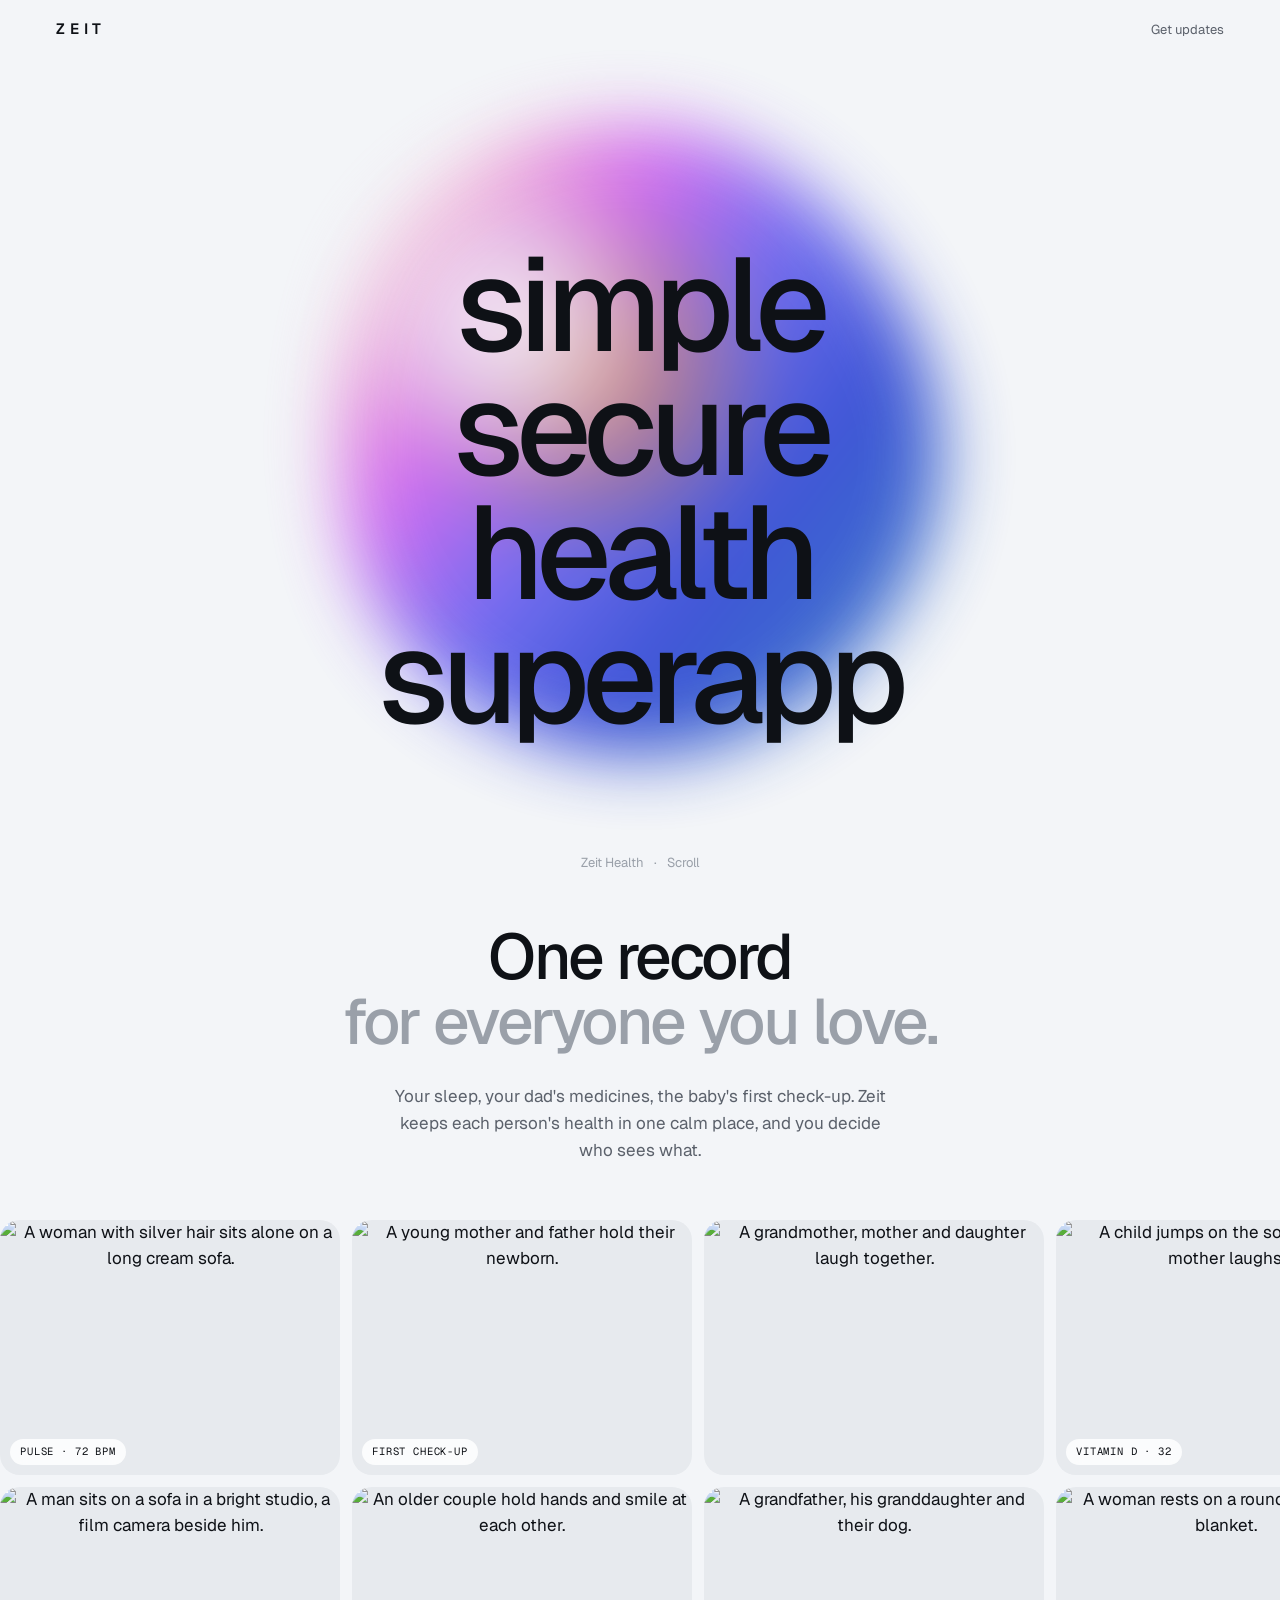
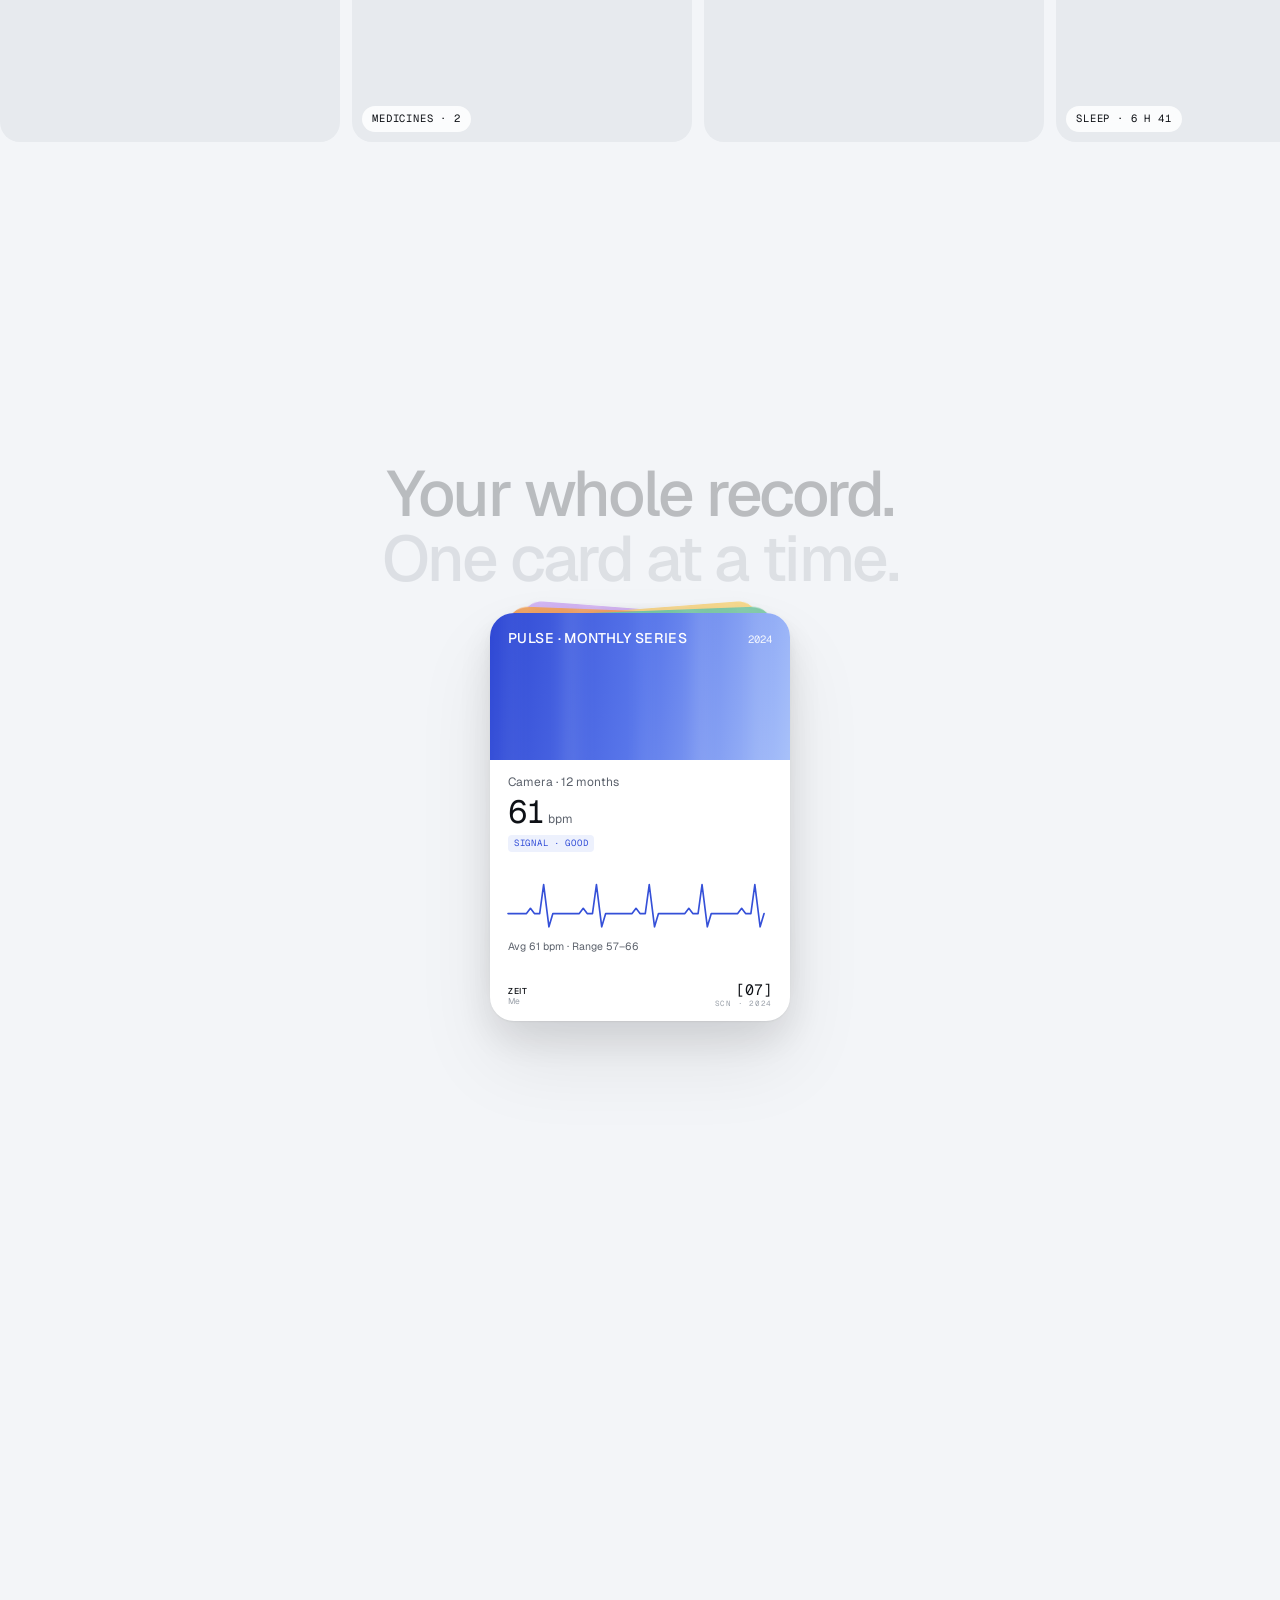
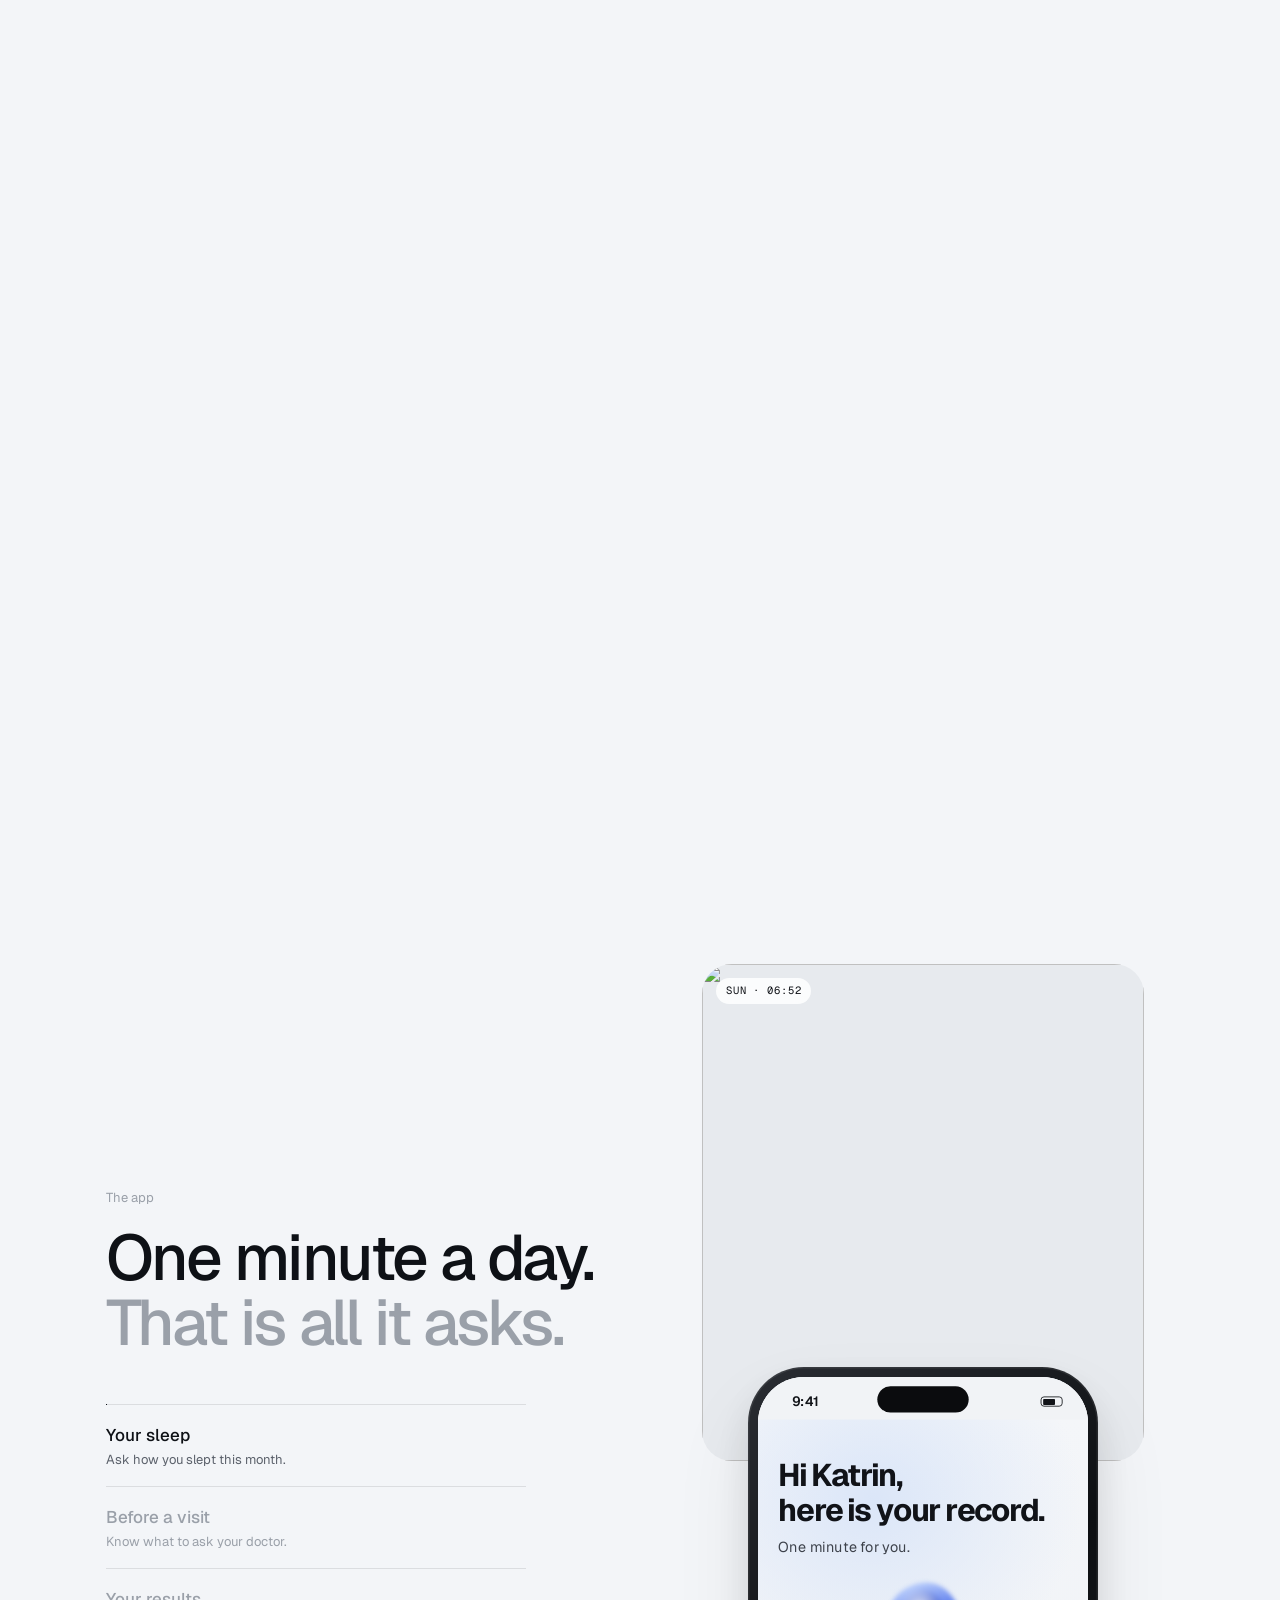
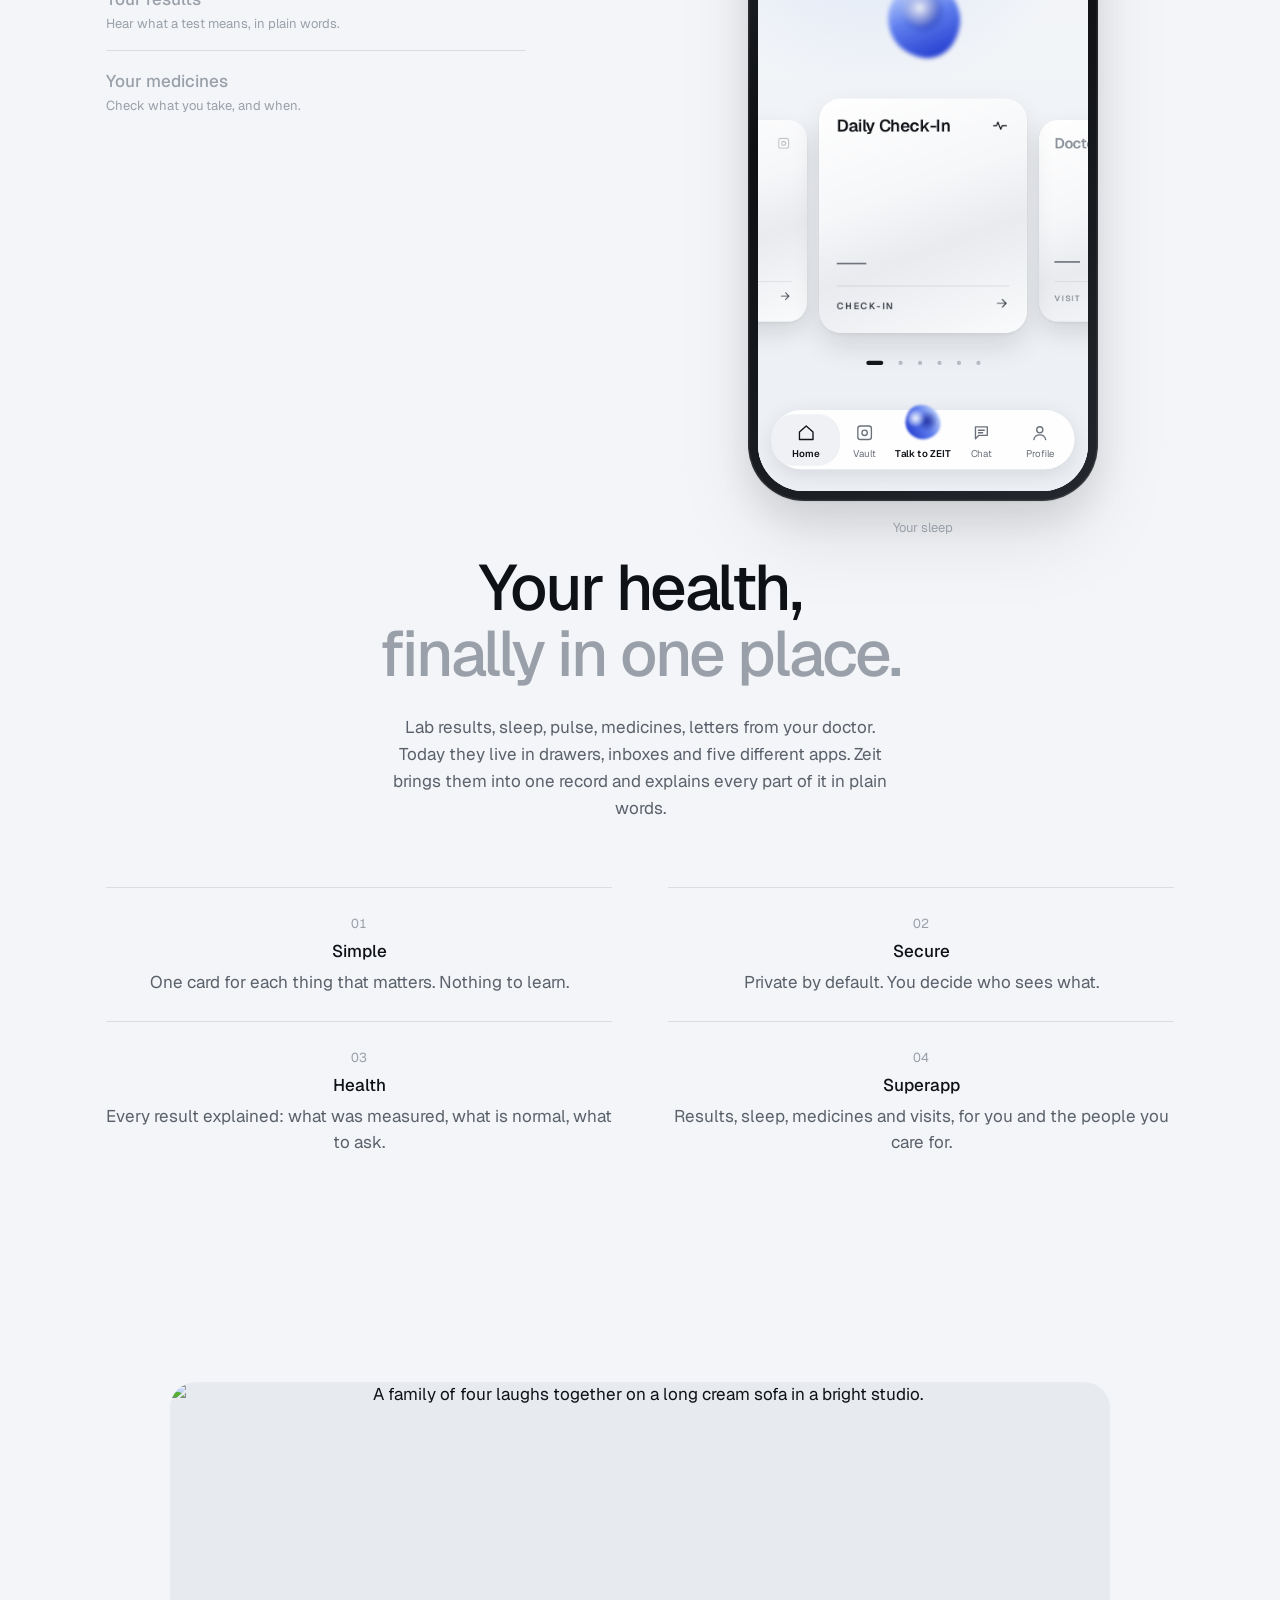
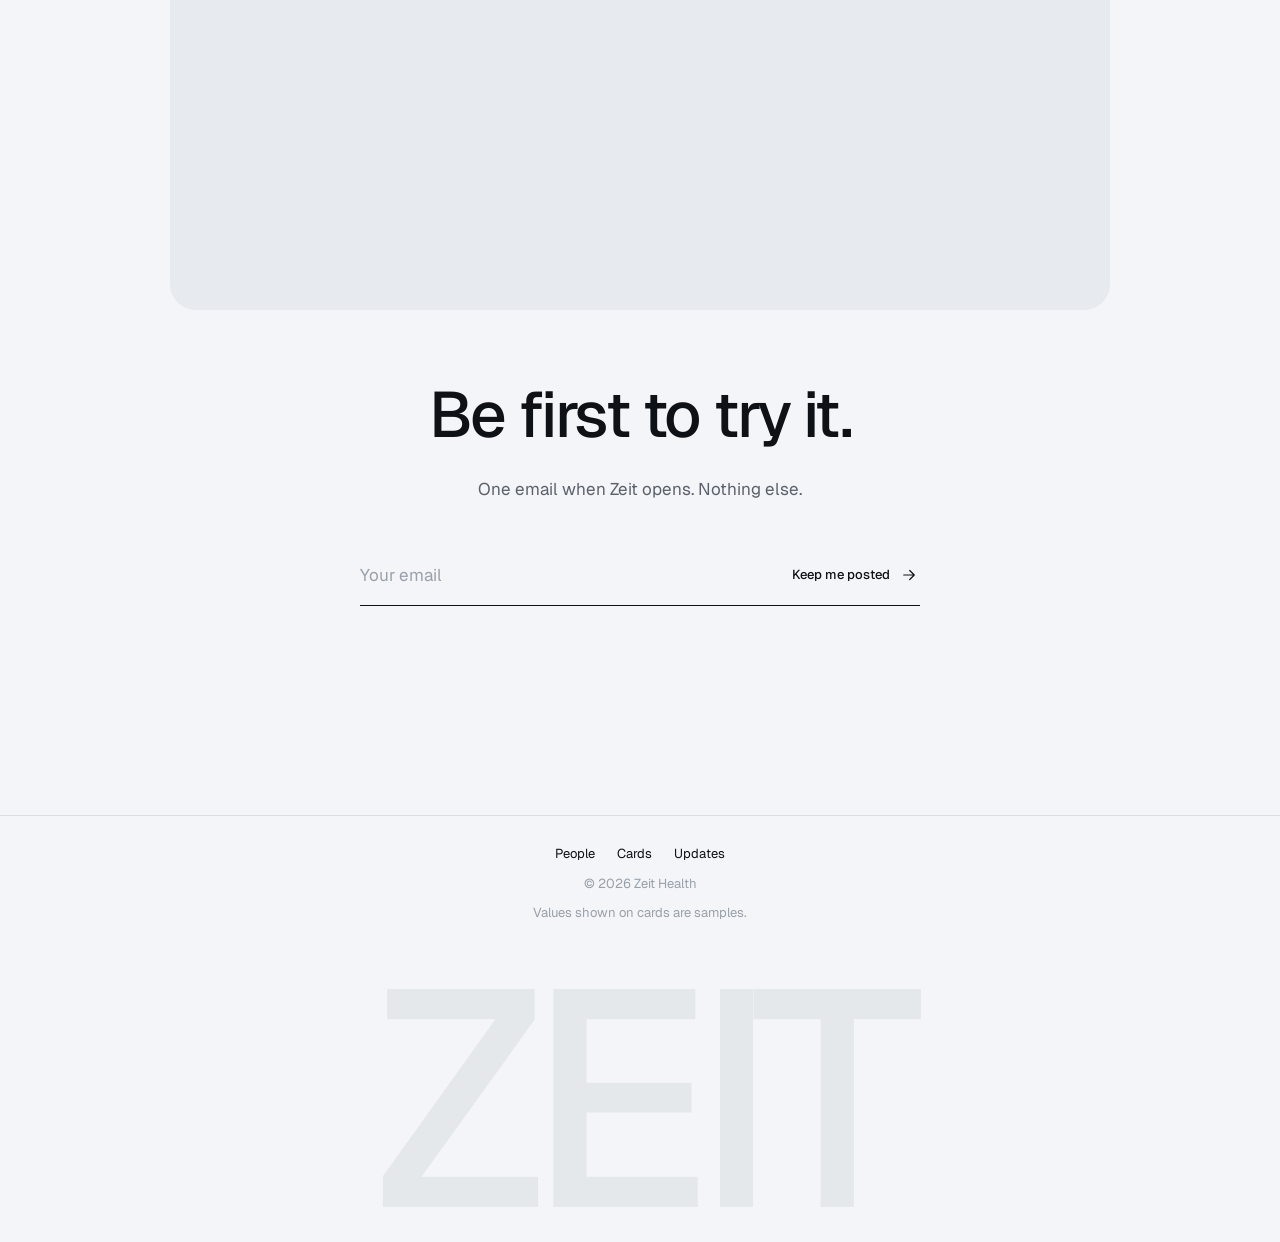
==== commit ab56e8f6: "Remove the film-set and wearables photos from About Co-Authored-By: Claude Opus 5.5 <noreply@anthrop" ====
--- a/index.html
+++ b/index.html
@@ -41,6 +41,37 @@
       <p class="hero-foot" id="hero-foot"><span>Zeit Health</span><span>Scroll</span></p>
     </section>
 
+    <!-- 1b · PEOPLE: who the record is for. Studio photographs (Higgsfield), two rows that drift -->
+    <section class="people" id="people" aria-labelledby="people-h">
+      <div class="people-head pad">
+        <h2 id="people-h" class="h2">One record<br /><span class="soft">for everyone you love.</span></h2>
+        <p class="lede">Your sleep, your dad's medicines, the baby's first check-up. Zeit keeps each
+        person's health in one calm place, and you decide who sees what.</p>
+      </div>
+      <div class="wall" id="wall">
+      <div class="wall-row">
+        <figure class="tile"><img src="https://d8j0ntlcm91z4.cloudfront.net/user_3E20bokjy0pzJry4ZiHM9CTLOQt/hf_20261016_182908_4d1432a9-aa79-4769-9025-5315ac11afd5_min.webp" alt="A woman with silver hair sits alone on a long cream sofa." loading="lazy" decoding="async" /><span class="tag">Pulse · 72 bpm</span></figure>
+        <figure class="tile"><img src="https://d8j0ntlcm91z4.cloudfront.net/user_3E20bokjy0pzJry4ZiHM9CTLOQt/hf_20261016_182910_767a0260-06c2-4af7-b575-308c58404ec3_min.webp" alt="A young mother and father hold their newborn." loading="lazy" decoding="async" /><span class="tag">First check-up</span></figure>
+        <figure class="tile"><img src="https://d8j0ntlcm91z4.cloudfront.net/user_3E20bokjy0pzJry4ZiHM9CTLOQt/hf_20261016_182909_34c891b0-30c7-498b-a236-144d42b2d480_min.webp" alt="A grandmother, mother and daughter laugh together." loading="lazy" decoding="async" /></figure>
+        <figure class="tile"><img src="https://d8j0ntlcm91z4.cloudfront.net/user_3E20bokjy0pzJry4ZiHM9CTLOQt/hf_20261016_182908_aa3c9385-bd46-4482-9f17-08f8acd432e2_min.webp" alt="A child jumps on the sofa while his mother laughs." loading="lazy" decoding="async" /><span class="tag">Vitamin D · 32</span></figure>
+        <figure class="tile" aria-hidden="true"><img src="https://d8j0ntlcm91z4.cloudfront.net/user_3E20bokjy0pzJry4ZiHM9CTLOQt/hf_20261016_182908_4d1432a9-aa79-4769-9025-5315ac11afd5_min.webp" alt="" loading="lazy" decoding="async" /><span class="tag">Pulse · 72 bpm</span></figure>
+        <figure class="tile" aria-hidden="true"><img src="https://d8j0ntlcm91z4.cloudfront.net/user_3E20bokjy0pzJry4ZiHM9CTLOQt/hf_20261016_182910_767a0260-06c2-4af7-b575-308c58404ec3_min.webp" alt="" loading="lazy" decoding="async" /><span class="tag">First check-up</span></figure>
+        <figure class="tile" aria-hidden="true"><img src="https://d8j0ntlcm91z4.cloudfront.net/user_3E20bokjy0pzJry4ZiHM9CTLOQt/hf_20261016_182909_34c891b0-30c7-498b-a236-144d42b2d480_min.webp" alt="" loading="lazy" decoding="async" /></figure>
+        <figure class="tile" aria-hidden="true"><img src="https://d8j0ntlcm91z4.cloudfront.net/user_3E20bokjy0pzJry4ZiHM9CTLOQt/hf_20261016_182908_aa3c9385-bd46-4482-9f17-08f8acd432e2_min.webp" alt="" loading="lazy" decoding="async" /><span class="tag">Vitamin D · 32</span></figure>
+      </div>
+      <div class="wall-row rev">
+        <figure class="tile"><img src="https://d8j0ntlcm91z4.cloudfront.net/user_3E20bokjy0pzJry4ZiHM9CTLOQt/hf_20261016_182909_3c25716f-ec79-476a-b179-a7740be9893f_min.webp" alt="A man sits on a sofa in a bright studio, a film camera beside him." loading="lazy" decoding="async" /></figure>
+        <figure class="tile"><img src="https://d8j0ntlcm91z4.cloudfront.net/user_3E20bokjy0pzJry4ZiHM9CTLOQt/hf_20261016_182910_04597029-afd7-4f6f-a15a-204248d2fac3_min.webp" alt="An older couple hold hands and smile at each other." loading="lazy" decoding="async" /><span class="tag">Medicines · 2</span></figure>
+        <figure class="tile"><img src="https://d8j0ntlcm91z4.cloudfront.net/user_3E20bokjy0pzJry4ZiHM9CTLOQt/hf_20261016_182908_620d0046-70df-41b6-b5ba-7003f1b3c8fd_min.webp" alt="A grandfather, his granddaughter and their dog." loading="lazy" decoding="async" /></figure>
+        <figure class="tile"><img src="https://d8j0ntlcm91z4.cloudfront.net/user_3E20bokjy0pzJry4ZiHM9CTLOQt/hf_20261016_182909_36285366-616b-493b-9fd5-cb5413a34269_min.webp" alt="A woman rests on a round sofa under a blanket." loading="lazy" decoding="async" /><span class="tag">Sleep · 6 h 41</span></figure>
+        <figure class="tile" aria-hidden="true"><img src="https://d8j0ntlcm91z4.cloudfront.net/user_3E20bokjy0pzJry4ZiHM9CTLOQt/hf_20261016_182909_3c25716f-ec79-476a-b179-a7740be9893f_min.webp" alt="" loading="lazy" decoding="async" /></figure>
+        <figure class="tile" aria-hidden="true"><img src="https://d8j0ntlcm91z4.cloudfront.net/user_3E20bokjy0pzJry4ZiHM9CTLOQt/hf_20261016_182910_04597029-afd7-4f6f-a15a-204248d2fac3_min.webp" alt="" loading="lazy" decoding="async" /><span class="tag">Medicines · 2</span></figure>
+        <figure class="tile" aria-hidden="true"><img src="https://d8j0ntlcm91z4.cloudfront.net/user_3E20bokjy0pzJry4ZiHM9CTLOQt/hf_20261016_182908_620d0046-70df-41b6-b5ba-7003f1b3c8fd_min.webp" alt="" loading="lazy" decoding="async" /></figure>
+        <figure class="tile" aria-hidden="true"><img src="https://d8j0ntlcm91z4.cloudfront.net/user_3E20bokjy0pzJry4ZiHM9CTLOQt/hf_20261016_182909_36285366-616b-493b-9fd5-cb5413a34269_min.webp" alt="" loading="lazy" decoding="async" /><span class="tag">Sleep · 6 h 41</span></figure>
+      </div>
+      </div>
+    </section>
+
     <!-- 2 · THE CARDS: a deck that fans out into the rail as you scroll -->
     <section class="cards" id="cards" aria-labelledby="cards-h">
       <div class="cards-stage">
@@ -61,15 +92,22 @@
       <div class="product-copy">
         <p class="small soft">The app</p>
         <h2 id="product-h" class="h2">One minute a day.<br /><span class="soft">That is all it asks.</span></h2>
-        <ol class="uses" id="uses" aria-label="What you can do">
-          <li><button class="use on" type="button" aria-pressed="true"><b>Talk to ZEIT</b><span>Ask out loud. It answers from your record.</span></button></li>
-          <li><button class="use" type="button" aria-pressed="false"><b>Record a visit</b><span>Get a clear transcript of what was said.</span></button></li>
-          <li><button class="use" type="button" aria-pressed="false"><b>Face Scan</b><span>A one-minute check with your camera.</span></button></li>
-          <li><button class="use" type="button" aria-pressed="false"><b>Health intake</b><span>Make sure your profile is right.</span></button></li>
-          <li><button class="use" type="button" aria-pressed="false"><b>Vault</b><span>Every letter and result in one place.</span></button></li>
-          <li><button class="use" type="button" aria-pressed="false"><b>Chat</b><span>Type a question any time.</span></button></li>
+        <ol class="uses" id="uses" aria-label="What you can ask">
+          <li><button class="use on" type="button" aria-pressed="true"><b>Your sleep</b><span>Ask how you slept this month.</span></button></li>
+          <li><button class="use" type="button" aria-pressed="false"><b>Before a visit</b><span>Know what to ask your doctor.</span></button></li>
+          <li><button class="use" type="button" aria-pressed="false"><b>Your results</b><span>Hear what a test means, in plain words.</span></button></li>
+          <li><button class="use" type="button" aria-pressed="false"><b>Your medicines</b><span>Check what you take, and when.</span></button></li>
         </ol>
       </div>
+      <div class="stage" id="stage">
+        <!-- the person in the moment; changes with the use case. Decorative, so no alt text -->
+        <div class="stage-photos" id="stage-photos" aria-hidden="true">
+          <img class="on" src="https://d8j0ntlcm91z4.cloudfront.net/user_3E20bokjy0pzJry4ZiHM9CTLOQt/hf_20261016_183001_8a77396c-65cf-4fae-ae8d-816d793f7ad4_min.webp" alt="" data-tag="Sun · 06:52" loading="lazy" decoding="async" />
+          <img src="https://d8j0ntlcm91z4.cloudfront.net/user_3E20bokjy0pzJry4ZiHM9CTLOQt/hf_20261016_183001_876028e9-7376-4d0a-90d2-079ac48334d7_min.webp" alt="" data-tag="Fri · 10:12" loading="lazy" decoding="async" />
+          <img src="https://d8j0ntlcm91z4.cloudfront.net/user_3E20bokjy0pzJry4ZiHM9CTLOQt/hf_20261016_183001_c7761320-dfc0-4818-bf6b-a76709045dc1_min.webp" alt="" data-tag="Tue · 17:48" loading="lazy" decoding="async" />
+          <img src="https://d8j0ntlcm91z4.cloudfront.net/user_3E20bokjy0pzJry4ZiHM9CTLOQt/hf_20261016_183001_9dc255c4-0a87-448e-aea3-0eb02a8ed8c7_min.webp" alt="" data-tag="Daily · 08:00" loading="lazy" decoding="async" />
+          <span class="tag" id="stage-tag">Sun · 06:52</span>
+        </div>
       <figure class="phone" id="phone">
         <div class="phone-screen" id="phone-screen">
           <!-- a scripted copy of the app, laid out at its own 390 x 844 and scaled to fit:
@@ -79,16 +117,16 @@
             <div class="dev-wash"></div>
             <div class="dev-home" id="dev-home">
               <h3 class="dev-h">Hi Katrin,<br />here is your record.</h3>
-              <p class="dev-sub" id="dev-sub">One minute for you.</p>
+              <p class="dev-sub">One minute for you.</p>
               <div class="dev-orb" id="dev-orb"><canvas class="orb-canvas" data-orb="home" data-res="160"></canvas></div>
               <div class="dev-rail" id="dev-rail"></div>
               <div class="dev-dots" id="dev-dots"></div>
             </div>
             <nav class="dev-nav" id="dev-nav">
-              <span class="ni on" data-tab="home"><svg viewBox="0 0 24 24"><path d="M4 11l8-7 8 7v9H4z"/></svg>Home</span>
-              <span class="ni" data-tab="vault"><svg viewBox="0 0 24 24"><rect x="4" y="4" width="16" height="16" rx="3"/><circle cx="12" cy="12" r="3.2"/></svg>Vault</span>
+              <span class="ni on"><svg viewBox="0 0 24 24"><path d="M4 11l8-7 8 7v9H4z"/></svg>Home</span>
+              <span class="ni"><svg viewBox="0 0 24 24"><rect x="4" y="4" width="16" height="16" rx="3"/><circle cx="12" cy="12" r="3.2"/></svg>Vault</span>
               <span class="ni talk"><span class="mini-orb"><canvas class="orb-canvas" data-orb="nav" data-res="96"></canvas></span><b>Talk to ZEIT</b></span>
-              <span class="ni" data-tab="chat"><svg viewBox="0 0 24 24"><path d="M5 5h14v10H9l-4 4z"/><path d="M8.5 9h7M8.5 12h5"/></svg>Chat</span>
+              <span class="ni"><svg viewBox="0 0 24 24"><path d="M5 5h14v10H9l-4 4z"/><path d="M8.5 9h7M8.5 12h5"/></svg>Chat</span>
               <span class="ni"><svg viewBox="0 0 24 24"><circle cx="12" cy="8.5" r="3.6"/><path d="M5 20c1-4 4-5.5 7-5.5s6 1.5 7 5.5"/></svg>Profile</span>
             </nav>
             <!-- the "Start here" sheet (v4): it rises BEHIND the Home cards, so the cards float on
@@ -113,133 +151,12 @@
               <p class="dt-state" id="dt-state">Tap to talk</p>
               <p class="dt-type">Type it instead</p>
             </div>
-            <!-- ===== use-case screens, copied from the 16 Oct screen recordings ===== -->
-            <!-- Record a visit (sheet) -->
-            <div class="scr sheet-scr" id="scr-visit">
-              <span class="sx">&times;</span>
-              <span class="cancel-pill">Cancel recording</span>
-              <p class="sk">RECORD YOUR VISIT</p>
-              <p class="sh" id="v-title">Ready to record</p>
-              <p class="ssub" id="v-sub">Recording starts when you tap the button.</p>
-              <span class="rec-pill"><i></i>RECORDING</span>
-              <div class="v-orb"><canvas class="orb-canvas" data-orb="visit" data-res="200"></canvas></div>
-              <p class="v-time" id="v-time">0:00</p>
-              <p class="v-line" id="v-line">Put the phone where everyone can hear.</p>
-              <p class="v-note" id="v-note">A visit can be up to 15 minutes long.</p>
-              <div class="v-done">
-                <div class="v-flower"></div>
-                <div class="v-rows">
-                  <b>Transcript ready</b>
-                  <p><span>Recording</span><span>Stopped</span></p>
-                  <p><span>Upload</span><span>Uploaded · Original retained</span></p>
-                  <p><span>Transcript</span><span>Transcript ready</span></p>
-                  <p><span>Summary</span><span>Summary in progress</span></p>
-                </div>
-                <p class="v-said">WHAT WAS SAID</p>
-                <div class="v-seg"><span>Unknown · Segment 0</span>Hi, how are you doing?</div>
-              </div>
-              <span class="s-btn" id="v-btn">Start recording</span>
-            </div>
-
-            <!-- Face Scan: intro sheet, then the live scan -->
-            <div class="scr sheet-scr" id="scr-face">
-              <span class="sx">&times;</span>
-              <p class="sk">FACE SCAN</p>
-              <p class="sh">Face Scan</p>
-              <div class="fs-art">
-                <div class="fs-card">
-                  <b>Face Scan</b>
-                  <p>Ready for your Face Scan. Use good light and keep still. Tap Start when you're ready.</p>
-                  <p>It measures you.</p>
-                  <span class="s-btn small" id="fs-start">Start</span>
-                  <span class="fs-exit">Exit</span>
-                </div>
-              </div>
-              <span class="fs-saved">Saved scans</span>
-            </div>
-            <div class="scr scan-scr" id="scr-scan">
-              <div class="scan-cam"><div class="scan-person"></div></div>
-              <div class="scan-bar"><span>ZEIT.SCAN</span><b id="scan-time">01:00</b></div>
-              <p class="scan-h" id="scan-h">Looking for your face</p>
-              <p class="scan-s" id="scan-s">Center your face in the frame</p>
-              <svg class="scan-ring" viewBox="0 0 300 300" aria-hidden="true">
-                <circle cx="150" cy="150" r="140" fill="none" stroke="rgba(255,255,255,.35)" stroke-width="2"/>
-                <circle id="scan-arc" cx="150" cy="150" r="140" fill="none" stroke="#fff" stroke-width="3" stroke-linecap="round" stroke-dasharray="880" stroke-dashoffset="880" transform="rotate(-90 150 150)"/>
-              </svg>
-              <div class="scan-mesh" id="scan-mesh"></div>
-              <p class="scan-back">Back to Home</p>
-            </div>
-
-            <!-- Health intake (sheet) -->
-            <div class="scr sheet-scr" id="scr-intake">
-              <span class="sx">&times;</span>
-              <p class="sk">HEALTH INTAKE</p>
-              <p class="sh">Health intake</p>
-              <div class="in-body" id="in-body">
-                <p class="in-load" id="in-load">Loading health profile...</p>
-                <div class="in-view" id="in-profile">
-                  <p class="in-k">Your health profile · version 1</p>
-                  <p class="in-h">Your health profile</p>
-                  <p class="in-p">Answers you confirmed or marked not sure. Unsure answers are not confirmed facts.</p>
-                  <p class="in-sec">About you</p>
-                  <div class="in-f"><b>Name</b><span>Katrin Beispiel</span></div>
-                  <div class="in-f"><b>Date of birth</b><span>3 May 1990</span></div>
-                  <div class="in-f"><b>Sex at birth</b><span>Female</span></div>
-                  <div class="in-f"><b>Height</b><span>176 cm</span></div>
-                  <div class="in-f"><b>Weight</b><span>72 kg</span></div>
-                  <p class="in-sec">Health</p>
-                  <div class="in-f"><b>Medicines and supplements</b><span>Nothing right now</span></div>
-                  <div class="in-f"><b>Allergies</b><span>None that I know of</span></div>
-                </div>
-                <div class="in-view" id="in-check">
-                  <p class="in-k">Your health profile</p>
-                  <p class="in-h">Does this look right?</p>
-                  <p class="in-p">Check your answers. Change anything before you confirm.</p>
-                  <p class="in-sec">About you</p>
-                  <div class="in-f"><b>Name</b><span>Katrin Beispiel</span><em>From your profile</em><span class="in-opts"><i id="in-keep">Keep</i><i>Edit</i><i>Not sure</i></span></div>
-                  <div class="in-f"><b>Date of birth</b><span>3 May 1990</span><em>From your profile</em><span class="in-opts"><i>Keep</i><i>Edit</i><i>Not sure</i></span></div>
-                </div>
-              </div>
-            </div>
-
-            <!-- Vault (tab) -->
-            <div class="scr tab-scr" id="scr-vault">
-              <p class="t-h">Vault</p>
-              <span class="add-doc">Add a document</span>
-              <div class="chips"><i class="on">List</i><i>Visits</i><i>Face Scans</i><i>Check-ins</i><i>General</i></div>
-              <div class="docs" id="docs">
-                <div class="doc"><p class="doc-t"><span class="doc-i"></span>Lab result of 13 Oct 2026</p><div class="page"><em>READ</em><b>Laboratory report</b><i></i><i></i><i class="s"></i><i></i><i class="s"></i></div></div>
-                <div class="doc"><p class="doc-t"><span class="doc-i"></span>Doctor's letter, uploaded 16 Oct 2026 · 2 pages</p><p class="doc-m">No date · uploaded 16 Oct 2026</p><div class="page"><em>READ</em><b>Discharge summary</b><i></i><i class="s"></i><i></i><i></i><i class="s"></i></div></div>
-                <div class="doc"><p class="doc-t"><span class="doc-i"></span>Doctor's letter</p><p class="doc-m">No date · uploaded 16 Oct 2026</p><div class="page"><em>READ</em><b>Clinical letter</b><i></i><i></i><i class="s"></i><i></i></div></div>
-                <div class="doc"><p class="doc-t"><span class="doc-i"></span>Visit recording · 16 Oct 2026</p><p class="doc-m">Transcript · 7 seconds</p><div class="page"><em>READ</em><b>What was said</b><i></i><i class="s"></i><i></i></div></div>
-              </div>
-            </div>
-
-            <!-- Chat (tab): the list, then one conversation -->
-            <div class="scr tab-scr" id="scr-chat">
-              <div class="c-list" id="c-list">
-                <p class="t-h">Conversations</p>
-                <div class="c-new"><span>+</span><p><b>New conversation</b>What can I help with?</p></div>
-                <div class="c-row" id="c-first"><span class="c-i"></span><p><b>What is ferritin?</b>Ferritin is a protein that stores...</p><time>2:27 PM</time><em>Delete</em></div>
-                <div class="c-row"><span class="c-i"></span><p><b>My sister's haemoglobin</b>Your haemoglobin was 13.2 g...</p><time>2:26 PM</time><em>Delete</em></div>
-                <div class="c-row"><span class="c-i"></span><p><b>Can you see my check-in?</b>It's on the Daily Check-In car...</p><time>2:17 PM</time><em>Delete</em></div>
-                <div class="c-row"><span class="c-i"></span><p><b>Upload a letter</b>You can use Upload Documents...</p><time>2:19 PM</time><em>Delete</em></div>
-                <div class="c-row"><span class="c-i"></span><p><b>What can you do</b>Earlier statements, and show...</p><time>2:05 PM</time><em>Delete</em></div>
-              </div>
-              <div class="c-thread" id="c-thread">
-                <p class="c-back">&larr; All conversations</p>
-                <p class="c-title">What is ferritin?</p>
-                <p class="c-del">Delete conversation</p>
-                <span class="c-day">Today</span>
-                <div class="c-msgs" id="c-msgs"></div>
-                <div class="c-compose"><span>+</span><span class="mic"></span><p>Ask ZEIT anything...</p><span class="send"></span></div>
-              </div>
-            </div>
             <span class="dev-finger" id="dev-finger"></span>
           </div>
         </div>
-        <figcaption class="phone-cap small soft" id="phone-cap" aria-live="polite">Talk to ZEIT</figcaption>
+        <figcaption class="phone-cap small soft" id="phone-cap" aria-live="polite">Your sleep</figcaption>
       </figure>
+      </div>
     </section>
 
     <!-- 4 · ABOUT -->
@@ -260,6 +177,9 @@
 
     <!-- 5 · OPT-IN -->
     <section class="updates pad" id="updates" aria-labelledby="updates-h">
+      <figure class="shot">
+        <div class="shot-ph"><img src="https://d8j0ntlcm91z4.cloudfront.net/user_3E20bokjy0pzJry4ZiHM9CTLOQt/hf_20261016_183001_d64b5c52-3199-443d-9c94-8a950d520501_min.webp" alt="A family of four laughs together on a long cream sofa in a bright studio." loading="lazy" decoding="async" /></div>
+      </figure>
       <h2 id="updates-h" class="h2">Be first to try it.</h2>
       <p class="lede">One email when Zeit opens. Nothing else.</p>
       <form class="optin-form" id="optin" novalidate>
@@ -279,6 +199,7 @@
   <footer class="footer pad">
     <div class="foot-row small">
       <nav class="foot-links" aria-label="Footer">
+        <a href="#people">People</a>
         <a href="#cards">Cards</a>
         <a href="#updates">Updates</a>
       </nav>
--- a/styles.css
+++ b/styles.css
@@ -1,4 +1,8 @@
-/* Zeit Health — website v3.
+/* Zeit Health — website v1 [imagery led], built on v10. It adds people: studio photographs made with
+   Higgsfield, in one look (pale studio, cream boucle, cream knitwear), so the page shows who
+   the record is for. The photos sit on the same off-white as the page, so they melt into it.
+
+   Earlier notes, v3:
    Direction: quiet and expensive. One typeface family (Geist, with Geist Mono for the card
    system), four text sizes, medium weights, a lot of air. Colour lives only in the orb and
    inside the cards; everything else is ink on a cool off-white.
@@ -105,6 +109,33 @@
 .js .hero-orb { opacity: 0; }
 .js .hero-orb.in { opacity: calc(.9 * var(--fade, 1)); transition: opacity 1.8s ease .3s; }
 .js .hero-orb.in.settled { transition: none; }
+
+/* ---- 1b · people: a slow wall of studio photographs, two rows drifting opposite ways ---- */
+.people { padding-top: 24px; padding-bottom: var(--section); text-align: center; overflow: hidden; }
+.people-head { max-width: 1180px; margin: 0 auto; }
+.wall { margin-top: 56px; display: grid; gap: 12px; }
+/* each row holds its tiles twice; sliding by half its width loops without a seam */
+.wall-row { display: flex; width: max-content; animation: drift var(--dur, 90s) linear infinite; }
+.wall-row.rev { animation-direction: reverse; --dur: 110s; }
+.wall:hover .wall-row { animation-play-state: paused; }
+@keyframes drift { to { transform: translateX(-50%); } }
+.tile {
+  position: relative; flex: none; width: var(--tw, 252px); aspect-ratio: 4 / 3; margin: 0 12px 0 0;
+  border-radius: 20px; overflow: hidden; background: #e7eaee;
+}
+.tile img, .shot-ph img { display: block; width: 100%; height: 100%; object-fit: cover; }
+.tag {
+  position: absolute; left: 10px; bottom: 10px; z-index: 1;
+  font-family: var(--mono); font-size: 10.5px; letter-spacing: .08em; text-transform: uppercase;
+  padding: 5px 10px; border-radius: 999px; color: var(--ink);
+  background: rgba(255, 255, 255, .84); -webkit-backdrop-filter: blur(8px); backdrop-filter: blur(8px);
+}
+
+/* ---- photographs inside sections: one wide frame, caption underneath ---- */
+.shot { margin: 56px auto 0; max-width: 940px; }
+.shot-ph { position: relative; aspect-ratio: 3 / 2; border-radius: 26px; overflow: hidden; background: #e7eaee; }
+.shot figcaption { margin-top: 14px; }
+.updates .shot { margin: 0 auto 72px; }
 
 /* ---- 2 · the cards: pinned while the deck fans out ---- */
 .cards { position: relative; height: 230vh; height: 230svh; }
@@ -231,6 +262,17 @@
 .phone-screen { position: relative; aspect-ratio: 390 / 844; border-radius: 46px; overflow: hidden; background: #eef1f6; }
 .phone-cap { position: absolute; left: 0; right: 0; bottom: -36px; margin: 0; text-align: center; }
 
+/* the phone stands in front of a photograph of someone in that moment; the photo changes
+   with the use case */
+.stage { --pw: min(78vw, 350px); position: relative; width: 100%; display: flex; flex-direction: column; align-items: center; padding-top: calc(var(--pw) * .62); }
+.stage-photos { position: absolute; top: 0; left: 0; right: 0; height: calc(var(--pw) * 1.42); border-radius: 30px; overflow: hidden; background: #e7eaee; }
+.stage-photos img {
+  position: absolute; inset: 0; width: 100%; height: 100%; object-fit: cover; object-position: center 22%;
+  opacity: 0; transform: scale(1.05); transition: opacity 1.1s var(--ease), transform 7s ease-out;
+}
+.stage-photos img.on { opacity: 1; transform: none; }
+.stage-photos .tag { left: 14px; top: 14px; bottom: auto; }
+
 /* ---- the app replica: built at the app's own 390 x 844, scaled by script to fit ---- */
 .dev {
   position: absolute; left: 0; top: 0; width: 390px; height: 844px; transform-origin: 0 0;
@@ -239,7 +281,7 @@
   --spring: cubic-bezier(.2, .9, .25, 1);
 }
 .dev-status {
-  position: absolute; inset: 0 0 auto 0; z-index: 25; height: 50px;
+  position: absolute; inset: 0 0 auto 0; z-index: 6; height: 50px;
   display: flex; align-items: center; justify-content: space-between; padding: 8px 30px 0 40px;
   font-size: 16px; font-weight: 600; background: #f1f3f6;
 }
@@ -278,7 +320,7 @@
 .dev-dots i.on { width: 20px; border-radius: 3px; background: #14171c; }
 
 .dev-nav {
-  position: absolute; left: 16px; right: 16px; bottom: 26px; height: 70px; z-index: 13;
+  position: absolute; left: 16px; right: 16px; bottom: 26px; height: 70px; z-index: 4;
   display: grid; grid-template-columns: repeat(5, 1fr); align-items: end;
   padding: 0 6px 10px; border-radius: 36px; background: rgba(255,255,255,.96);
   box-shadow: 0 6px 24px rgba(12,14,18,.10);
@@ -318,143 +360,6 @@
 .dt-type { position: absolute; left: 0; right: 0; bottom: 48px; margin: 0; font-size: 14px; color: #8c929b; }
 .w-in { opacity: 0; animation: wIn .35s ease forwards; }
 @keyframes wIn { from { opacity: 0; filter: blur(3px); } to { opacity: 1; filter: none; } }
-/* ===== use-case screens (from the 16 Oct recordings) ===== */
-.scr { position: absolute; left: 0; right: 0; bottom: 0; overflow: hidden; }
-/* sheets rise from the bottom over everything, with a close button */
-.sheet-scr {
-  top: 50px; z-index: 20; background: #f7f8fa; padding: 0 26px; text-align: center;
-  transform: translateY(102%); transition: transform .45s cubic-bezier(.2,.9,.2,1);
-}
-.sheet-scr.on { transform: none; }
-.sx { position: absolute; right: 22px; top: 22px; width: 44px; height: 44px; border-radius: 50%; background: #fff; box-shadow: 0 2px 10px rgba(12,14,18,.1); display: flex; align-items: center; justify-content: center; font-size: 24px; color: #3d424b; }
-.sk { margin: 52px 0 0; font-size: 12px; font-weight: 600; letter-spacing: .14em; color: #3d424b; }
-.sh { margin: 4px 0 0; font-size: 26px; font-weight: 600; letter-spacing: -0.02em; }
-.ssub { margin: 10px auto 0; max-width: 230px; font-size: 14px; line-height: 1.4; color: #5b616b; }
-.s-btn { position: absolute; left: 26px; right: 26px; bottom: 44px; height: 58px; border-radius: 14px; background: #111318; color: #fff; display: flex; align-items: center; justify-content: center; gap: 12px; font-size: 18px; font-weight: 600; transition: transform .15s ease; }
-.s-btn.press, .press { transform: scale(.97); }
-/* tabs sit under the nav and crossfade */
-.tab-scr { top: 50px; z-index: 12; background: linear-gradient(#f4f6f9, #eef1f5); padding: 0 22px; opacity: 0; transition: opacity .35s ease; }
-.tab-scr.on { opacity: 1; }
-.ni { transition: color .25s ease; }
-.ni.on::before { transition: opacity .25s ease; }
-
-/* -- Record a visit -- */
-.cancel-pill { position: absolute; left: 18px; top: 18px; padding: 10px 16px; border-radius: 22px; background: #fff; box-shadow: 0 4px 14px rgba(12,14,18,.1); font-size: 15px; font-weight: 500; opacity: 0; transition: opacity .3s ease; }
-.rec-pill { display: inline-flex; align-items: center; gap: 9px; margin-top: 14px; padding: 7px 14px; border-radius: 16px; border: 1px solid rgba(17,19,24,.1); background: #fff; font-size: 12px; font-weight: 600; letter-spacing: .12em; opacity: 0; transition: opacity .3s ease; }
-.rec-pill i { width: 7px; height: 7px; border-radius: 50%; background: #111318; animation: blink 1.2s ease-in-out infinite; }
-@keyframes blink { 50% { opacity: .25; } }
-.v-orb { position: relative; width: 156px; height: 156px; margin: 22px auto 0; filter: blur(3px); }
-.v-time { margin: 18px 0 0; font-size: 34px; font-weight: 600; font-variant-numeric: tabular-nums; letter-spacing: -0.02em; }
-.v-line { margin: 10px 0 0; font-size: 15px; color: #3d424b; transition: opacity .3s ease; }
-.v-note { margin: 6px 0 0; font-size: 13px; color: #6b717a; }
-#scr-visit.rec .cancel-pill, #scr-visit.rec .rec-pill { opacity: 1; }
-#scr-visit.rec .v-line { font-weight: 600; color: #111318; font-size: 16px; }
-.v-done { position: absolute; left: 22px; right: 22px; top: 210px; opacity: 0; pointer-events: none; transition: opacity .4s ease; text-align: left; }
-#scr-visit.done .v-done { opacity: 1; }
-#scr-visit.done .v-orb, #scr-visit.done .v-time, #scr-visit.done .v-line, #scr-visit.done .v-note, #scr-visit.done .s-btn, #scr-visit.done .rec-pill { opacity: 0; transition: opacity .3s ease; }
-.v-flower { width: 34px; height: 34px; margin: 0 auto 22px; border-radius: 50%; background: radial-gradient(circle at 35% 35%, #c7d4fb, #3c59de 70%); box-shadow: 0 0 0 6px rgba(60,89,222,.08); }
-.v-rows { background: #fff; border-radius: 16px; padding: 14px 16px; box-shadow: 0 2px 10px rgba(12,14,18,.05); }
-.v-rows b { display: block; font-size: 14px; margin-bottom: 6px; }
-.v-rows p { display: flex; justify-content: space-between; gap: 10px; margin: 0; padding: 7px 0; font-size: 13px; color: #3d424b; }
-.v-rows p span:last-child { color: #111318; text-align: right; }
-.v-said { margin: 18px 0 8px; font-size: 11px; font-weight: 600; letter-spacing: .12em; color: #6b717a; }
-.v-seg { background: #fff; border-radius: 12px; padding: 10px 12px; font-size: 14px; border: 1px solid rgba(17,19,24,.08); }
-.v-seg span { display: block; font-size: 10.5px; letter-spacing: .06em; text-transform: uppercase; color: #8c929b; margin-bottom: 3px; }
-
-/* -- Face Scan -- */
-.fs-art { position: relative; margin: 26px -6px 0; height: 520px; border-radius: 6px; overflow: hidden;
-  background: radial-gradient(70% 50% at 20% 30%, #c9d6ee, transparent 70%), radial-gradient(60% 50% at 85% 75%, #f3d6bd, transparent 70%), linear-gradient(160deg, #dfe5ef, #ece6df); }
-.fs-card { position: absolute; left: 20px; right: 20px; bottom: 16px; padding: 22px 20px 18px; border-radius: 20px; background: rgba(255,255,255,.88); text-align: left; }
-.fs-card b { display: block; font-size: 21px; font-weight: 600; }
-.fs-card p { margin: 8px 0 0; font-size: 15px; line-height: 1.42; color: #4d525c; }
-.s-btn.small { position: relative; left: auto; right: auto; bottom: auto; margin-top: 18px; height: 54px; border-radius: 27px; font-size: 16px; }
-.fs-exit { display: block; text-align: center; margin-top: 14px; font-size: 16px; font-weight: 500; }
-.fs-saved { position: absolute; left: 22px; right: 22px; bottom: 26px; height: 44px; border-radius: 14px; background: #fff; border: 1px solid rgba(17,19,24,.08); display: flex; align-items: center; justify-content: center; font-size: 15px; }
-.scan-scr { top: 50px; z-index: 21; background: #0d0e10; opacity: 0; transition: opacity .4s ease; padding: 12px; }
-.scan-scr.on { opacity: 1; }
-.scan-cam { position: absolute; inset: 12px; border-radius: 30px; overflow: hidden;
-  background: radial-gradient(60% 40% at 25% 35%, #6e6252, transparent 70%), radial-gradient(70% 50% at 80% 20%, #a4937a, transparent 70%), linear-gradient(170deg, #5d5446, #2c2925 60%, #1c1b19); }
-.scan-person { position: absolute; left: 50%; top: 40%; width: 190px; height: 420px; margin-left: -95px; filter: blur(14px); opacity: .85;
-  background: radial-gradient(48px 62px at 50% 70px, #8a6f5c 0 98%, transparent 100%), radial-gradient(130px 170px at 50% 330px, #2d3446 0 98%, transparent 100%); }
-.scan-bar { position: absolute; left: 26px; right: 26px; top: 26px; height: 58px; border-radius: 30px; background: linear-gradient(#fff, #e9eaed); display: flex; align-items: center; justify-content: space-between; padding: 0 12px 0 20px; }
-.scan-bar span { font-size: 12px; font-weight: 600; letter-spacing: .26em; }
-.scan-bar b { padding: 7px 12px; border-radius: 16px; background: #3a3c40; color: #d9dade; font-size: 14px; font-weight: 500; font-variant-numeric: tabular-nums; }
-.scan-h { position: absolute; left: 0; right: 0; top: 118px; margin: 0; text-align: center; color: #fff; font-size: 23px; font-weight: 600; letter-spacing: -0.01em; transition: opacity .3s ease; }
-.scan-s { position: absolute; left: 0; right: 0; top: 152px; margin: 0; text-align: center; color: rgba(255,255,255,.7); font-size: 15px; transition: opacity .3s ease; }
-.scan-ring { position: absolute; left: 45px; top: 205px; width: 300px; height: 300px; }
-#scan-arc { transition: stroke-dashoffset 1s ease; }
-.scan-mesh { position: absolute; left: 120px; top: 270px; width: 150px; height: 170px; opacity: 0; transition: opacity .5s ease;
-  background-image: radial-gradient(circle, rgba(255,255,255,.9) 1.4px, transparent 1.6px); background-size: 37px 42px;
-  -webkit-mask: radial-gradient(50% 50% at 50% 50%, #000 60%, transparent 100%); mask: radial-gradient(50% 50% at 50% 50%, #000 60%, transparent 100%); }
-.scan-mesh.on { opacity: 1; }
-.scan-back { position: absolute; left: 0; right: 0; bottom: 46px; margin: 0; text-align: center; color: rgba(255,255,255,.55); font-size: 15px; }
-
-/* -- Health intake -- */
-.in-body { position: relative; height: 640px; margin-top: 20px; text-align: left; overflow: hidden; }
-.in-load { margin: 18px 0 0; font-size: 14px; color: #3d424b; transition: opacity .3s ease; }
-.in-view { position: absolute; left: 0; right: 0; top: 0; opacity: 0; transition: opacity .4s ease, transform 1.6s cubic-bezier(.3,.7,.3,1); }
-.in-view.on { opacity: 1; }
-.in-k { margin: 6px 0 0; font-size: 13px; color: #5b616b; }
-.in-h { margin: 8px 0 0; font-size: 26px; font-weight: 700; letter-spacing: -0.02em; }
-.in-p { margin: 10px 0 0; font-size: 14px; line-height: 1.45; color: #3d424b; }
-.in-sec { margin: 30px 0 4px; font-size: 18px; font-weight: 700; }
-.in-f { padding: 14px 0; border-bottom: 1px solid rgba(17,19,24,.1); }
-.in-f b { display: block; font-size: 14px; font-weight: 600; }
-.in-f span { display: block; margin-top: 6px; font-size: 14px; color: #3d424b; }
-.in-f em { display: inline-block; margin-top: 10px; padding: 5px 10px; border-radius: 14px; border: 1px solid rgba(17,19,24,.15); font-style: normal; font-size: 12.5px; }
-.in-opts { display: flex !important; gap: 30px; margin-top: 12px !important; padding-left: 12px; }
-.in-opts i { font-style: normal; font-size: 14px; color: #3d424b; padding: 4px 8px; margin: -4px -8px; border-radius: 10px; transition: background .25s ease, color .25s ease; }
-.in-opts i.picked { background: #111318; color: #fff; }
-
-/* -- Vault -- */
-.t-h { margin: 34px 0 0; font-size: 32px; font-weight: 700; letter-spacing: -0.03em; }
-.add-doc { display: inline-block; margin-top: 8px; padding: 13px 18px; border-radius: 14px; background: #1c2a4c; color: #fff; font-size: 17px; font-weight: 600; }
-.chips { display: flex; gap: 22px; margin: 22px -22px 0 0; padding: 4px; border-radius: 14px; background: rgba(255,255,255,.6); white-space: nowrap; overflow: hidden; }
-.chips i { font-style: normal; font-size: 15px; color: #3d424b; padding: 8px 10px; margin: -2px -10px; }
-.chips i.on { border: 1px solid #1c2a4c; border-radius: 10px; background: #fff; color: #111318; font-weight: 600; margin-right: 0; }
-.docs { position: relative; margin-top: 16px; height: 520px; }
-.doc { position: absolute; left: 6px; right: 6px; height: 300px; border-radius: 20px; background: #fff; box-shadow: 0 -2px 12px rgba(12,14,18,.06), 0 4px 18px rgba(12,14,18,.06); padding: 14px 18px; transition: transform .7s cubic-bezier(.2,.9,.25,1), opacity .5s ease; }
-.doc-t { display: flex; gap: 10px; align-items: flex-start; justify-content: center; margin: 0; font-size: 15px; font-weight: 600; line-height: 1.3; text-align: center; }
-.doc-i { flex: none; width: 24px; height: 24px; border-radius: 7px; background: #fbe7e7; box-shadow: inset 0 0 0 7px #fbe7e7, inset 0 0 0 9px #e9a1a1; }
-.doc-m { margin: 4px 0 0; font-size: 13px; color: #6b717a; }
-.page { position: relative; margin-top: 12px; padding: 12px 12px 0; border-top: 1px solid rgba(17,19,24,.08); }
-.page em { display: inline-block; font-style: normal; font-size: 10px; font-weight: 700; color: #3c59de; background: #e5ecfd; padding: 2px 6px; border-radius: 4px; }
-.page b { display: block; margin: 8px 0 6px; font-size: 11px; }
-.page i { display: block; height: 4px; margin: 6px 0; border-radius: 2px; background: #e6e8ec; }
-.page i.s { width: 60%; }
-
-/* -- Chat -- */
-.c-list, .c-thread { position: absolute; inset: 0; padding: 0 22px; transition: opacity .35s ease, transform .45s cubic-bezier(.2,.9,.25,1); }
-.c-thread { opacity: 0; transform: translateX(30px); background: linear-gradient(#f1f3f7, #eef0f5); }
-#scr-chat.thread .c-list { opacity: 0; transform: translateX(-30px); }
-#scr-chat.thread .c-thread { opacity: 1; transform: none; }
-.c-new { display: flex; align-items: center; gap: 14px; margin-top: 16px; padding: 12px 16px; border-radius: 22px; background: #fff; box-shadow: 0 2px 10px rgba(12,14,18,.06); }
-.c-new span { width: 30px; height: 30px; border-radius: 50%; background: #111318; color: #fff; display: flex; align-items: center; justify-content: center; font-size: 20px; }
-.c-new p, .c-row p { margin: 0; font-size: 12.5px; color: #6b717a; line-height: 1.35; }
-.c-new b, .c-row b { display: block; font-size: 15px; color: #111318; font-weight: 600; }
-.c-row { position: relative; display: flex; align-items: center; gap: 12px; margin-top: 10px; padding: 12px 14px; border-radius: 22px; background: #fff; box-shadow: 0 2px 10px rgba(12,14,18,.05); transition: transform .15s ease; }
-.c-row p { flex: 1; min-width: 0; white-space: nowrap; overflow: hidden; text-overflow: ellipsis; padding-right: 92px; }
-.c-row b { overflow: hidden; text-overflow: ellipsis; }
-.c-i { flex: none; width: 34px; height: 34px; border-radius: 50%; background: #f0f1f4; box-shadow: inset 0 0 0 10px #f0f1f4, inset 0 0 0 11.5px #8c929b; }
-.c-row time { position: absolute; right: 70px; top: 14px; font-size: 12px; color: #3d424b; }
-.c-row em { position: absolute; right: 14px; top: 22px; font-style: normal; font-size: 13px; color: #c2454a; }
-.c-back { margin: 22px 0 0; font-size: 15px; font-weight: 600; }
-.c-title { margin: 14px 0 0; text-align: center; font-size: 17px; font-weight: 600; }
-.c-del { margin: 10px 0 0; text-align: right; font-size: 13px; color: #c2454a; }
-.c-day { display: table; margin: 18px auto 0; padding: 3px 10px; border-radius: 10px; background: #fff; font-size: 11.5px; color: #3d424b; }
-.c-msgs { display: flex; flex-direction: column; gap: 12px; margin-top: 14px; }
-.msg { max-width: 74%; padding: 11px 14px; border-radius: 18px; font-size: 15px; line-height: 1.38; animation: msgIn .35s ease; }
-.msg.z { align-self: flex-start; background: #fff; margin-left: 22px; position: relative; }
-.msg.z::before { content: ""; position: absolute; left: -24px; top: 4px; width: 14px; height: 14px; border-radius: 50%; background: radial-gradient(circle at 35% 35%, #fff, #8fa6f2 60%, #3c59de); filter: blur(.4px); }
-.msg.u { align-self: flex-end; background: #1c2a4c; color: #fff; }
-.msg.dots { width: 54px; color: #8c929b; letter-spacing: 3px; }
-@keyframes msgIn { from { opacity: 0; transform: translateY(8px); } }
-.c-compose { position: absolute; left: 14px; right: 14px; bottom: 136px; height: 52px; border-radius: 26px; background: #fff; border: 1px solid rgba(17,19,24,.1); display: flex; align-items: center; gap: 12px; padding: 0 8px 0 10px; }
-.c-compose span:first-child { width: 34px; height: 34px; border-radius: 50%; border: 1px solid rgba(17,19,24,.15); display: flex; align-items: center; justify-content: center; font-size: 20px; color: #3d424b; }
-.c-compose .mic { width: 10px; height: 16px; border-radius: 5px; border: 1.6px solid #3d424b; }
-.c-compose p { flex: 1; margin: 0; font-size: 15px; color: #8c929b; }
-.c-compose .send { width: 34px; height: 34px; border-radius: 50%; background: #c9ccd2; }
-
 /* the v4 sheet, unchanged */
 .dev-scrim { position: absolute; inset: 0; z-index: 7; background: rgba(12,14,18,.35); opacity: 0; pointer-events: none; transition: opacity .3s ease; }
 .dev-scrim.on { opacity: 1; }
@@ -473,7 +378,7 @@
 .ds-link { position: absolute; left: 0; right: 0; bottom: 30px; text-align: center; font-size: 15px; color: #3d424b; }
 
 .dev-finger {
-  position: absolute; z-index: 30; width: 46px; height: 46px; margin: -23px 0 0 -23px; border-radius: 50%;
+  position: absolute; z-index: 9; width: 46px; height: 46px; margin: -23px 0 0 -23px; border-radius: 50%;
   background: rgba(17,19,24,.16); box-shadow: 0 0 0 1.5px rgba(255,255,255,.75), 0 4px 14px rgba(12,14,18,.12);
   opacity: 0; transform: scale(.7); pointer-events: none;
   transition: opacity .18s ease, transform .18s ease;
@@ -588,6 +493,9 @@
   .pillars li { border-top: 1px solid var(--hairline); border-bottom: 0; }
   .cards-head { max-width: 1180px; margin: 0 auto; width: 100%; }
   .sheet { left: 50%; right: auto; width: 460px; margin-left: -230px; }
+  .tile { --tw: 340px; }
+  .shot-ph { aspect-ratio: 16 / 9; }
+  .stage-photos { left: 6%; right: 6%; }
   .foot-mark { font-size: 24vw; }
 }
 
@@ -600,4 +508,7 @@
   .draw { stroke-dashoffset: 0; }
   .pop { opacity: 1; transform: none; }
   .zc-row .track i { left: var(--x); transition: none; }
-}
+  .wall { overflow-x: auto; }
+  .wall-row { animation: none; }
+  .stage-photos img { transition: none; transform: none; }
+}
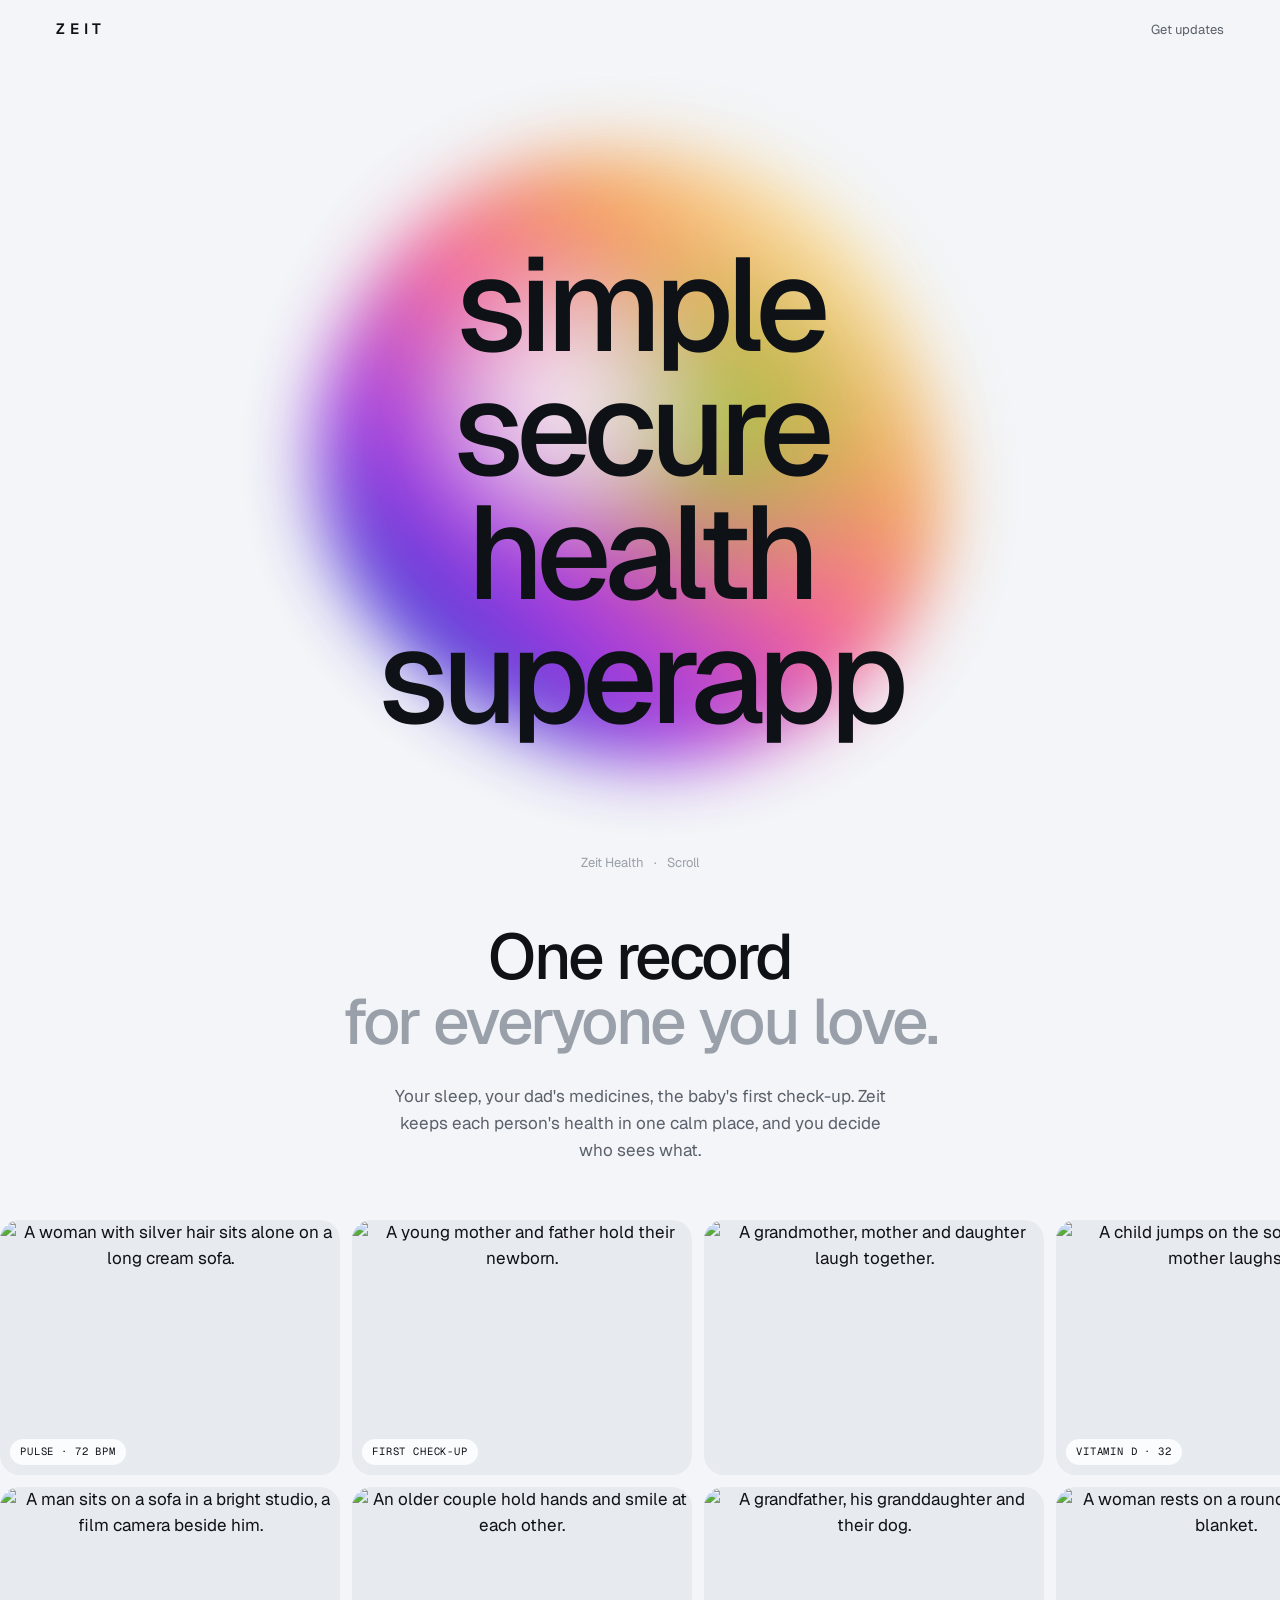
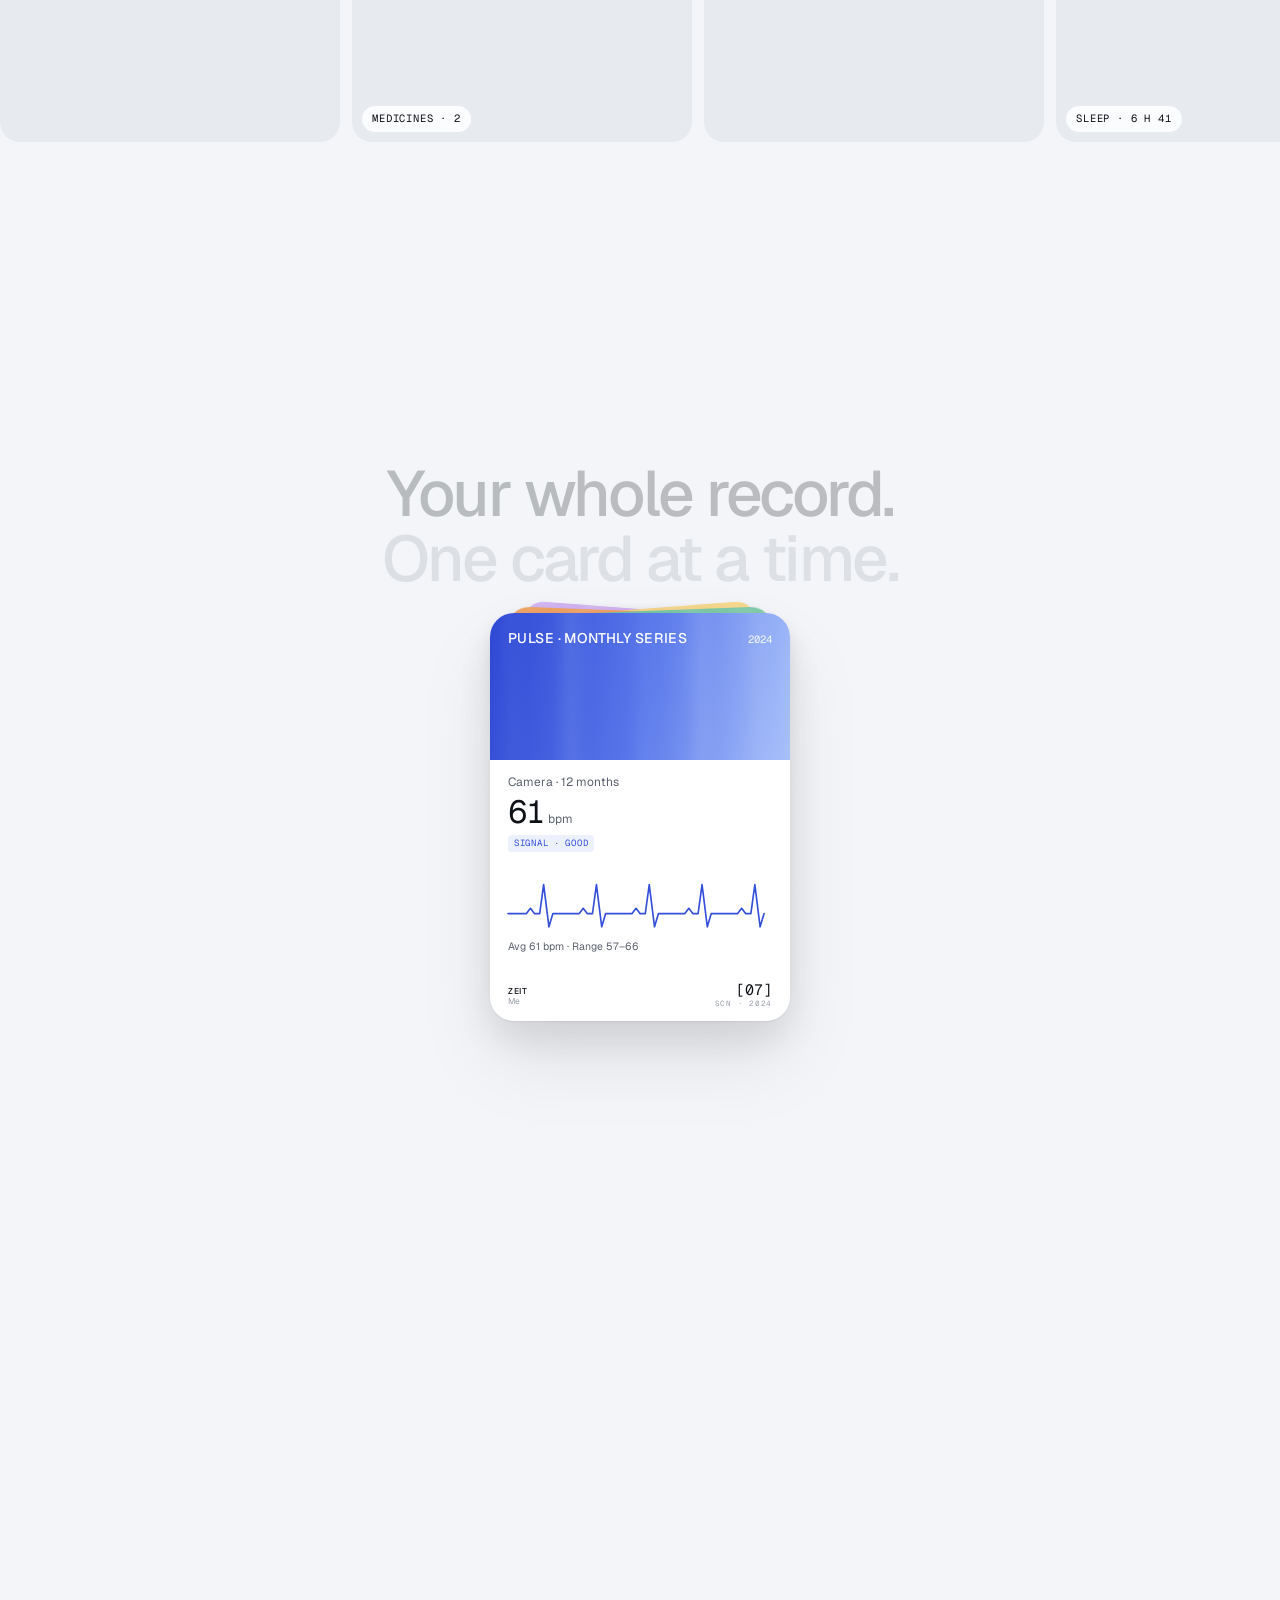
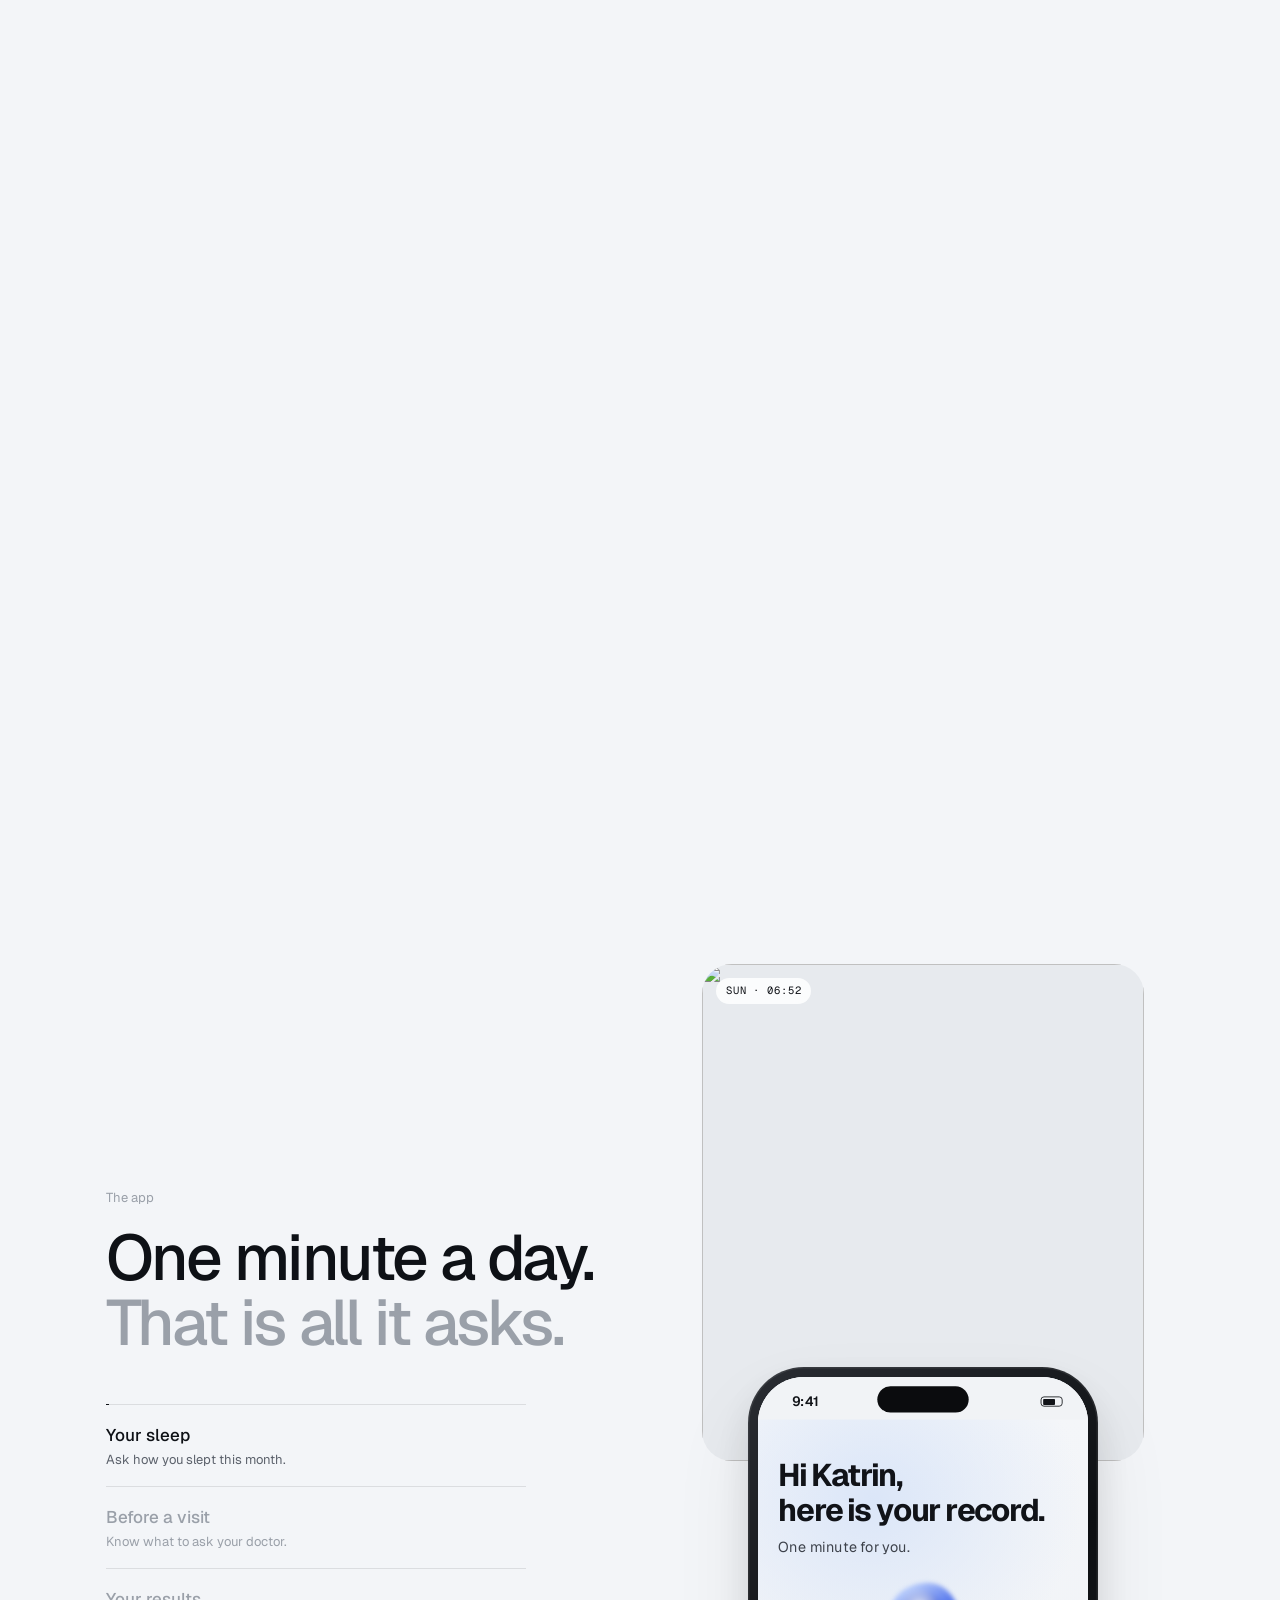
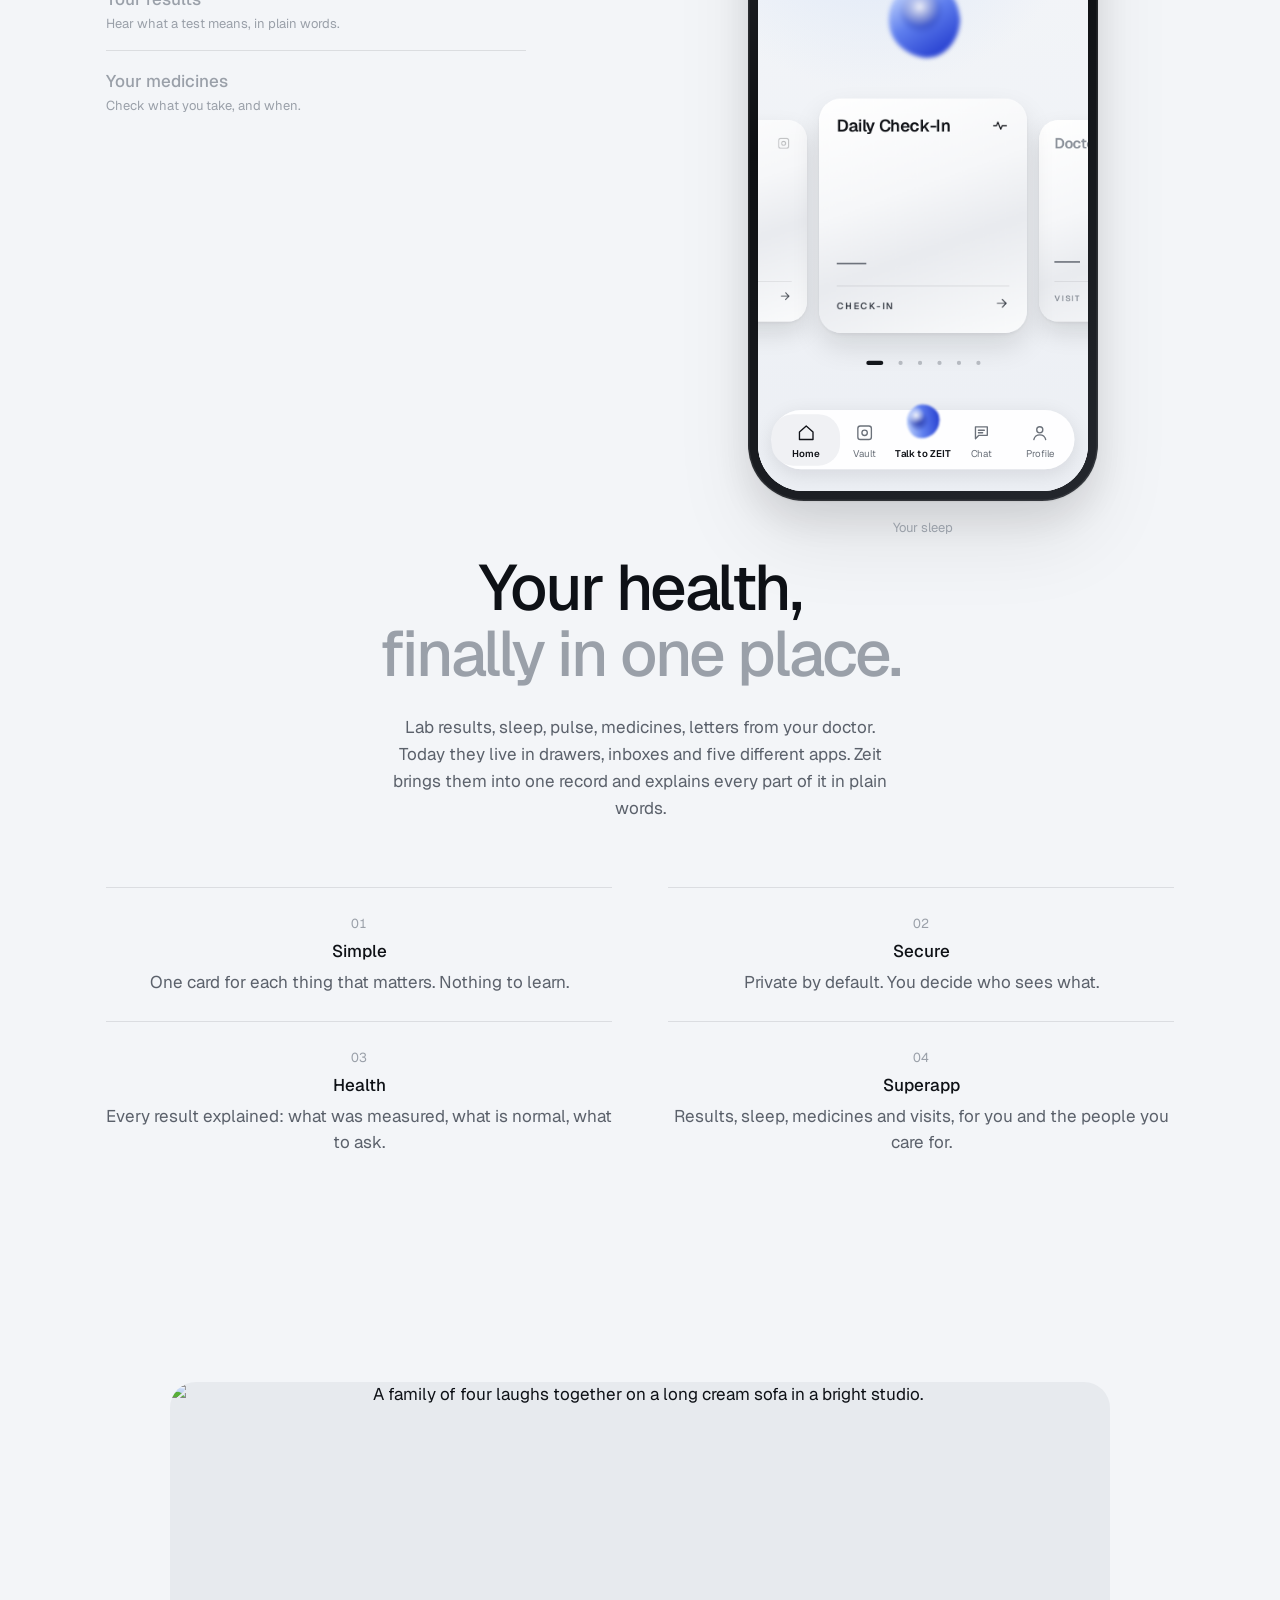
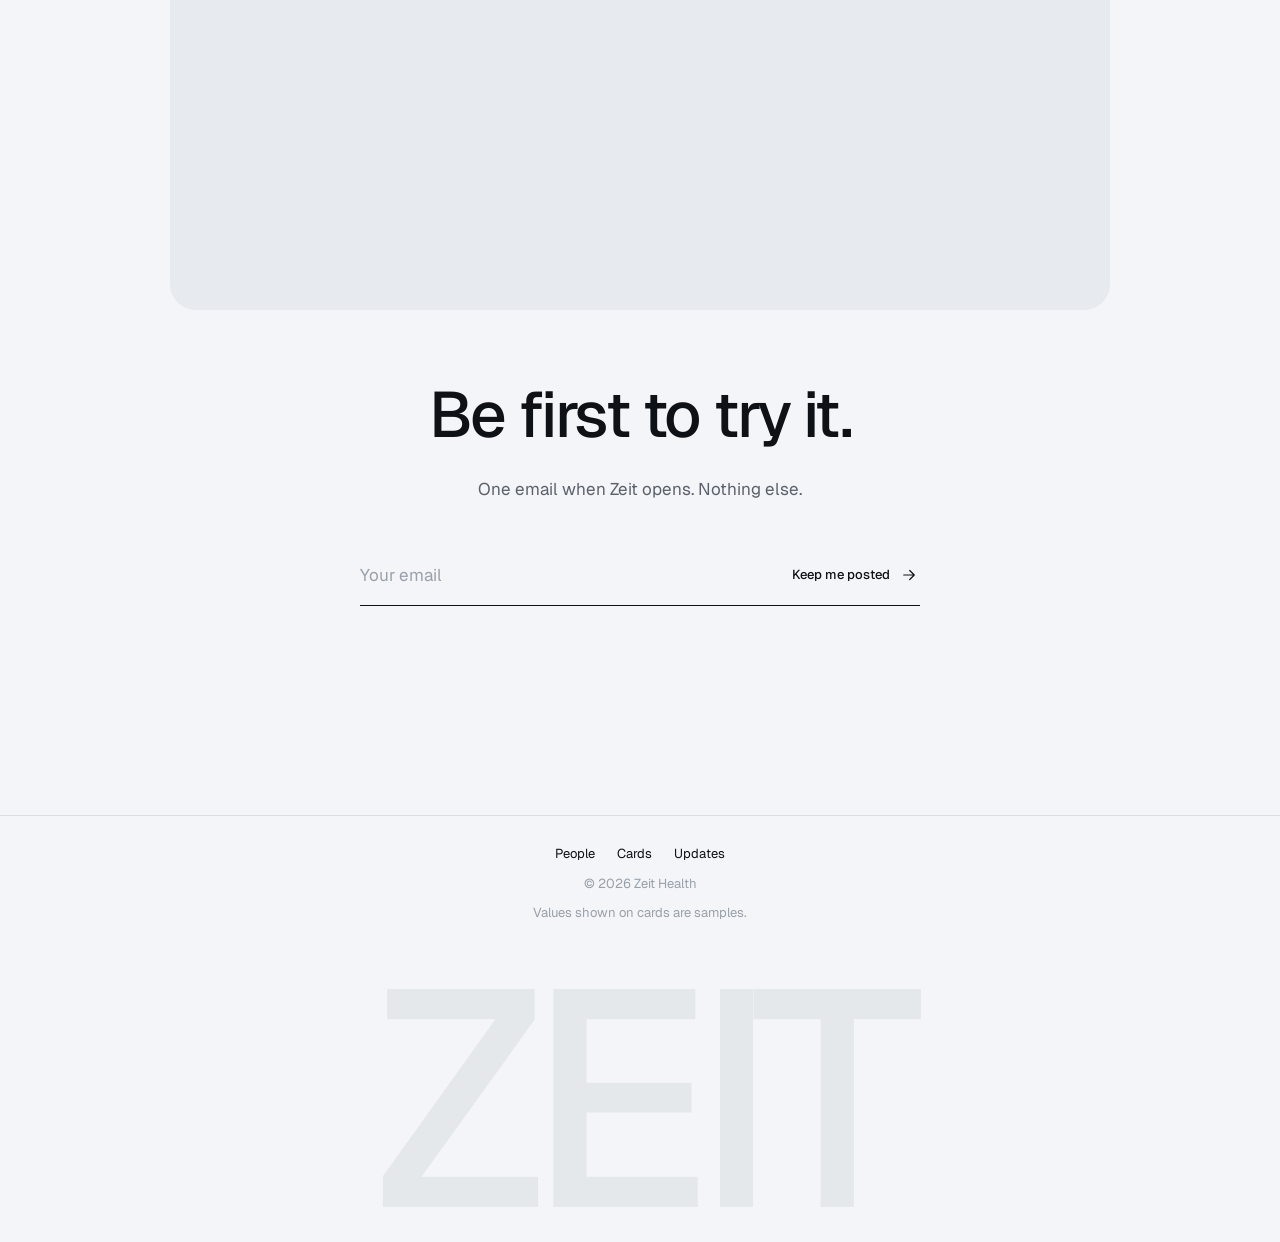
==== commit ea6a493b: "Photo wall: real loop, top left-to-right, bottom right-to-left The rows used an animation name alrea" ====
--- a/index.html
+++ b/index.html
@@ -41,7 +41,8 @@
       <p class="hero-foot" id="hero-foot"><span>Zeit Health</span><span>Scroll</span></p>
     </section>
 
-    <!-- 1b · PEOPLE: who the record is for. Studio photographs (Higgsfield), two rows that drift -->
+    <!-- 1b · PEOPLE: who the record is for. Studio photographs (Higgsfield), two rows that loop:
+         the top drifts left to right, the bottom right to left -->
     <section class="people" id="people" aria-labelledby="people-h">
       <div class="people-head pad">
         <h2 id="people-h" class="h2">One record<br /><span class="soft">for everyone you love.</span></h2>
@@ -58,12 +59,28 @@
         <figure class="tile" aria-hidden="true"><img src="https://d8j0ntlcm91z4.cloudfront.net/user_3E20bokjy0pzJry4ZiHM9CTLOQt/hf_20261016_182910_767a0260-06c2-4af7-b575-308c58404ec3_min.webp" alt="" loading="lazy" decoding="async" /><span class="tag">First check-up</span></figure>
         <figure class="tile" aria-hidden="true"><img src="https://d8j0ntlcm91z4.cloudfront.net/user_3E20bokjy0pzJry4ZiHM9CTLOQt/hf_20261016_182909_34c891b0-30c7-498b-a236-144d42b2d480_min.webp" alt="" loading="lazy" decoding="async" /></figure>
         <figure class="tile" aria-hidden="true"><img src="https://d8j0ntlcm91z4.cloudfront.net/user_3E20bokjy0pzJry4ZiHM9CTLOQt/hf_20261016_182908_aa3c9385-bd46-4482-9f17-08f8acd432e2_min.webp" alt="" loading="lazy" decoding="async" /><span class="tag">Vitamin D · 32</span></figure>
+        <figure class="tile" aria-hidden="true"><img src="https://d8j0ntlcm91z4.cloudfront.net/user_3E20bokjy0pzJry4ZiHM9CTLOQt/hf_20261016_182908_4d1432a9-aa79-4769-9025-5315ac11afd5_min.webp" alt="" loading="lazy" decoding="async" /><span class="tag">Pulse · 72 bpm</span></figure>
+        <figure class="tile" aria-hidden="true"><img src="https://d8j0ntlcm91z4.cloudfront.net/user_3E20bokjy0pzJry4ZiHM9CTLOQt/hf_20261016_182910_767a0260-06c2-4af7-b575-308c58404ec3_min.webp" alt="" loading="lazy" decoding="async" /><span class="tag">First check-up</span></figure>
+        <figure class="tile" aria-hidden="true"><img src="https://d8j0ntlcm91z4.cloudfront.net/user_3E20bokjy0pzJry4ZiHM9CTLOQt/hf_20261016_182909_34c891b0-30c7-498b-a236-144d42b2d480_min.webp" alt="" loading="lazy" decoding="async" /></figure>
+        <figure class="tile" aria-hidden="true"><img src="https://d8j0ntlcm91z4.cloudfront.net/user_3E20bokjy0pzJry4ZiHM9CTLOQt/hf_20261016_182908_aa3c9385-bd46-4482-9f17-08f8acd432e2_min.webp" alt="" loading="lazy" decoding="async" /><span class="tag">Vitamin D · 32</span></figure>
+        <figure class="tile" aria-hidden="true"><img src="https://d8j0ntlcm91z4.cloudfront.net/user_3E20bokjy0pzJry4ZiHM9CTLOQt/hf_20261016_182908_4d1432a9-aa79-4769-9025-5315ac11afd5_min.webp" alt="" loading="lazy" decoding="async" /><span class="tag">Pulse · 72 bpm</span></figure>
+        <figure class="tile" aria-hidden="true"><img src="https://d8j0ntlcm91z4.cloudfront.net/user_3E20bokjy0pzJry4ZiHM9CTLOQt/hf_20261016_182910_767a0260-06c2-4af7-b575-308c58404ec3_min.webp" alt="" loading="lazy" decoding="async" /><span class="tag">First check-up</span></figure>
+        <figure class="tile" aria-hidden="true"><img src="https://d8j0ntlcm91z4.cloudfront.net/user_3E20bokjy0pzJry4ZiHM9CTLOQt/hf_20261016_182909_34c891b0-30c7-498b-a236-144d42b2d480_min.webp" alt="" loading="lazy" decoding="async" /></figure>
+        <figure class="tile" aria-hidden="true"><img src="https://d8j0ntlcm91z4.cloudfront.net/user_3E20bokjy0pzJry4ZiHM9CTLOQt/hf_20261016_182908_aa3c9385-bd46-4482-9f17-08f8acd432e2_min.webp" alt="" loading="lazy" decoding="async" /><span class="tag">Vitamin D · 32</span></figure>
       </div>
       <div class="wall-row rev">
         <figure class="tile"><img src="https://d8j0ntlcm91z4.cloudfront.net/user_3E20bokjy0pzJry4ZiHM9CTLOQt/hf_20261016_182909_3c25716f-ec79-476a-b179-a7740be9893f_min.webp" alt="A man sits on a sofa in a bright studio, a film camera beside him." loading="lazy" decoding="async" /></figure>
         <figure class="tile"><img src="https://d8j0ntlcm91z4.cloudfront.net/user_3E20bokjy0pzJry4ZiHM9CTLOQt/hf_20261016_182910_04597029-afd7-4f6f-a15a-204248d2fac3_min.webp" alt="An older couple hold hands and smile at each other." loading="lazy" decoding="async" /><span class="tag">Medicines · 2</span></figure>
         <figure class="tile"><img src="https://d8j0ntlcm91z4.cloudfront.net/user_3E20bokjy0pzJry4ZiHM9CTLOQt/hf_20261016_182908_620d0046-70df-41b6-b5ba-7003f1b3c8fd_min.webp" alt="A grandfather, his granddaughter and their dog." loading="lazy" decoding="async" /></figure>
         <figure class="tile"><img src="https://d8j0ntlcm91z4.cloudfront.net/user_3E20bokjy0pzJry4ZiHM9CTLOQt/hf_20261016_182909_36285366-616b-493b-9fd5-cb5413a34269_min.webp" alt="A woman rests on a round sofa under a blanket." loading="lazy" decoding="async" /><span class="tag">Sleep · 6 h 41</span></figure>
+        <figure class="tile" aria-hidden="true"><img src="https://d8j0ntlcm91z4.cloudfront.net/user_3E20bokjy0pzJry4ZiHM9CTLOQt/hf_20261016_182909_3c25716f-ec79-476a-b179-a7740be9893f_min.webp" alt="" loading="lazy" decoding="async" /></figure>
+        <figure class="tile" aria-hidden="true"><img src="https://d8j0ntlcm91z4.cloudfront.net/user_3E20bokjy0pzJry4ZiHM9CTLOQt/hf_20261016_182910_04597029-afd7-4f6f-a15a-204248d2fac3_min.webp" alt="" loading="lazy" decoding="async" /><span class="tag">Medicines · 2</span></figure>
+        <figure class="tile" aria-hidden="true"><img src="https://d8j0ntlcm91z4.cloudfront.net/user_3E20bokjy0pzJry4ZiHM9CTLOQt/hf_20261016_182908_620d0046-70df-41b6-b5ba-7003f1b3c8fd_min.webp" alt="" loading="lazy" decoding="async" /></figure>
+        <figure class="tile" aria-hidden="true"><img src="https://d8j0ntlcm91z4.cloudfront.net/user_3E20bokjy0pzJry4ZiHM9CTLOQt/hf_20261016_182909_36285366-616b-493b-9fd5-cb5413a34269_min.webp" alt="" loading="lazy" decoding="async" /><span class="tag">Sleep · 6 h 41</span></figure>
+        <figure class="tile" aria-hidden="true"><img src="https://d8j0ntlcm91z4.cloudfront.net/user_3E20bokjy0pzJry4ZiHM9CTLOQt/hf_20261016_182909_3c25716f-ec79-476a-b179-a7740be9893f_min.webp" alt="" loading="lazy" decoding="async" /></figure>
+        <figure class="tile" aria-hidden="true"><img src="https://d8j0ntlcm91z4.cloudfront.net/user_3E20bokjy0pzJry4ZiHM9CTLOQt/hf_20261016_182910_04597029-afd7-4f6f-a15a-204248d2fac3_min.webp" alt="" loading="lazy" decoding="async" /><span class="tag">Medicines · 2</span></figure>
+        <figure class="tile" aria-hidden="true"><img src="https://d8j0ntlcm91z4.cloudfront.net/user_3E20bokjy0pzJry4ZiHM9CTLOQt/hf_20261016_182908_620d0046-70df-41b6-b5ba-7003f1b3c8fd_min.webp" alt="" loading="lazy" decoding="async" /></figure>
+        <figure class="tile" aria-hidden="true"><img src="https://d8j0ntlcm91z4.cloudfront.net/user_3E20bokjy0pzJry4ZiHM9CTLOQt/hf_20261016_182909_36285366-616b-493b-9fd5-cb5413a34269_min.webp" alt="" loading="lazy" decoding="async" /><span class="tag">Sleep · 6 h 41</span></figure>
         <figure class="tile" aria-hidden="true"><img src="https://d8j0ntlcm91z4.cloudfront.net/user_3E20bokjy0pzJry4ZiHM9CTLOQt/hf_20261016_182909_3c25716f-ec79-476a-b179-a7740be9893f_min.webp" alt="" loading="lazy" decoding="async" /></figure>
         <figure class="tile" aria-hidden="true"><img src="https://d8j0ntlcm91z4.cloudfront.net/user_3E20bokjy0pzJry4ZiHM9CTLOQt/hf_20261016_182910_04597029-afd7-4f6f-a15a-204248d2fac3_min.webp" alt="" loading="lazy" decoding="async" /><span class="tag">Medicines · 2</span></figure>
         <figure class="tile" aria-hidden="true"><img src="https://d8j0ntlcm91z4.cloudfront.net/user_3E20bokjy0pzJry4ZiHM9CTLOQt/hf_20261016_182908_620d0046-70df-41b6-b5ba-7003f1b3c8fd_min.webp" alt="" loading="lazy" decoding="async" /></figure>
--- a/styles.css
+++ b/styles.css
@@ -114,11 +114,12 @@
 .people { padding-top: 24px; padding-bottom: var(--section); text-align: center; overflow: hidden; }
 .people-head { max-width: 1180px; margin: 0 auto; }
 .wall { margin-top: 56px; display: grid; gap: 12px; }
-/* each row holds its tiles twice; sliding by half its width loops without a seam */
-.wall-row { display: flex; width: max-content; animation: drift var(--dur, 90s) linear infinite; }
-.wall-row.rev { animation-direction: reverse; --dur: 110s; }
-.wall:hover .wall-row { animation-play-state: paused; }
-@keyframes drift { to { transform: translateX(-50%); } }
+/* each row holds its set of tiles four times (wider than any screen); sliding by half its
+   width loops without a seam. Top row runs left to right, bottom row right to left */
+.wall-row { display: flex; width: max-content; animation: wall-loop var(--dur, 80s) linear infinite; }
+.wall-row:first-child { animation-direction: reverse; }
+.wall-row.rev { animation-direction: normal; --dur: 95s; }
+@keyframes wall-loop { from { transform: translateX(0); } to { transform: translateX(-50%); } }
 .tile {
   position: relative; flex: none; width: var(--tw, 252px); aspect-ratio: 4 / 3; margin: 0 12px 0 0;
   border-radius: 20px; overflow: hidden; background: #e7eaee;
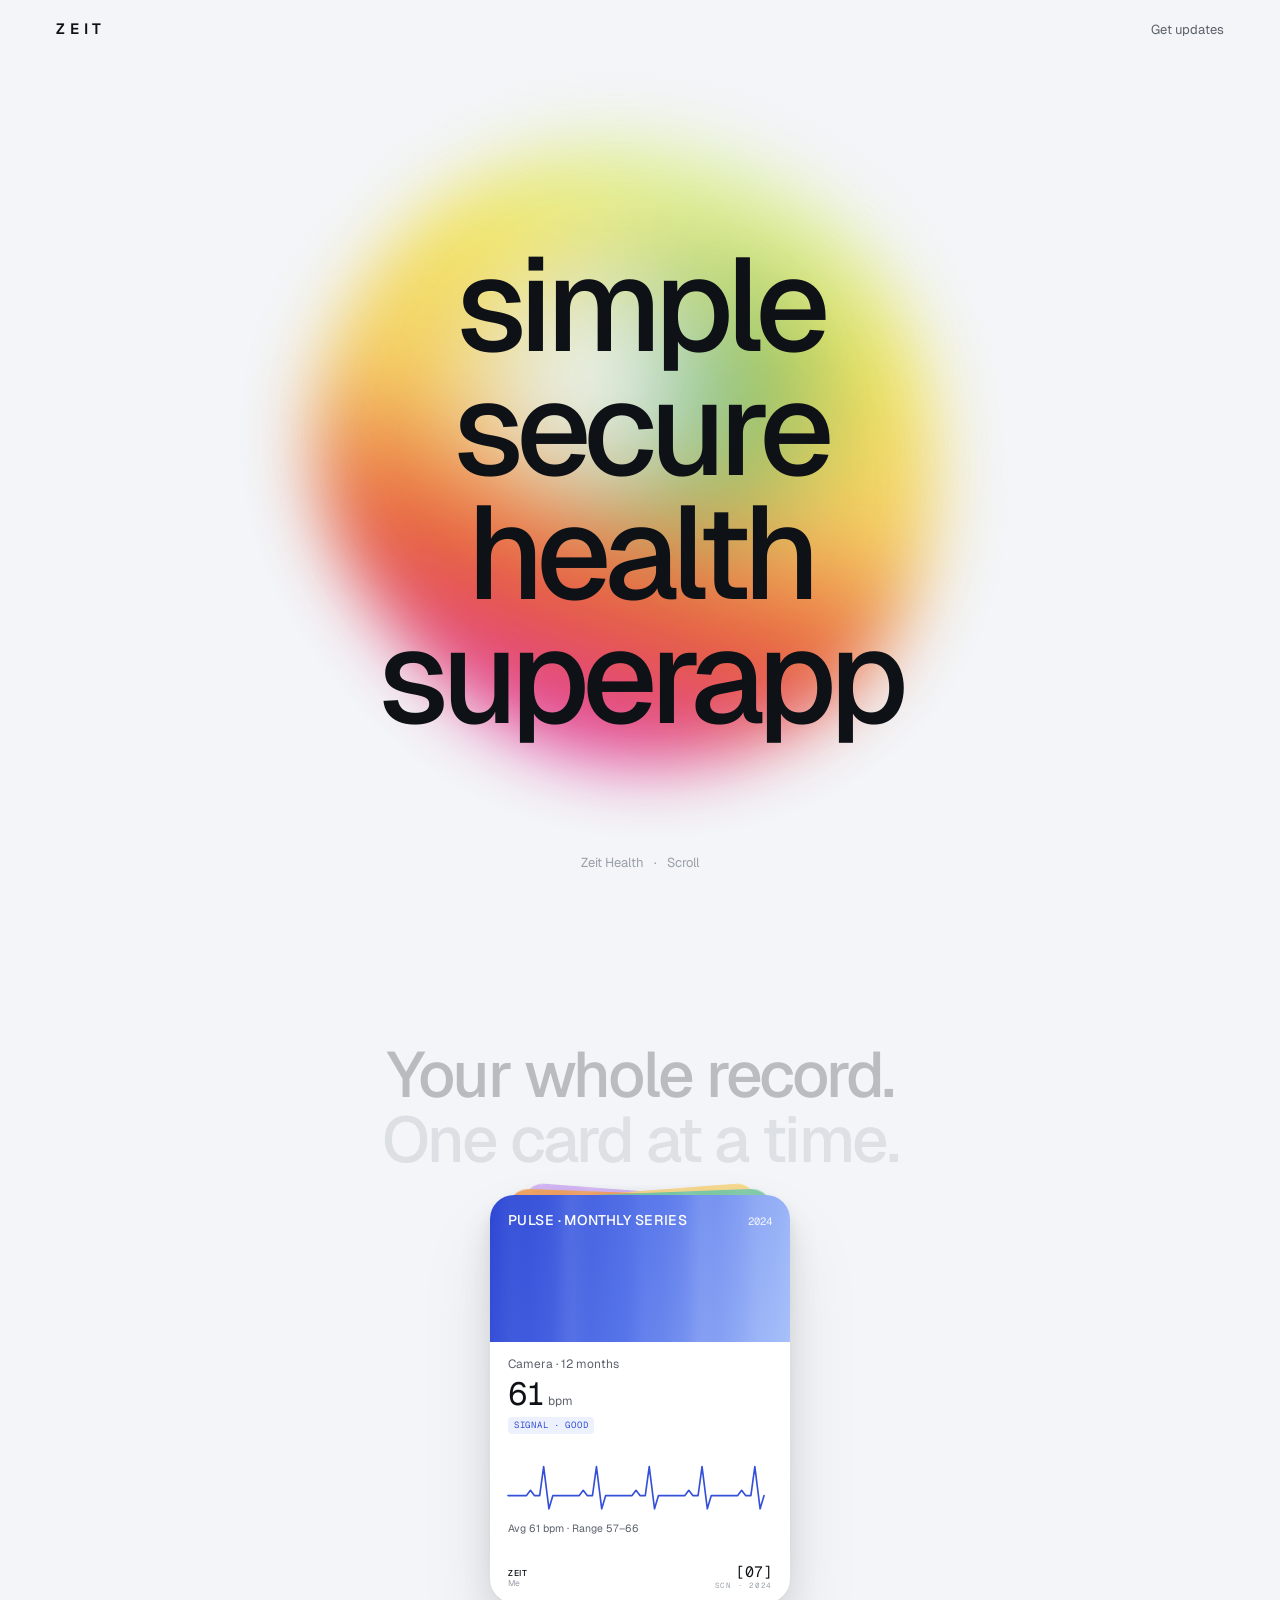
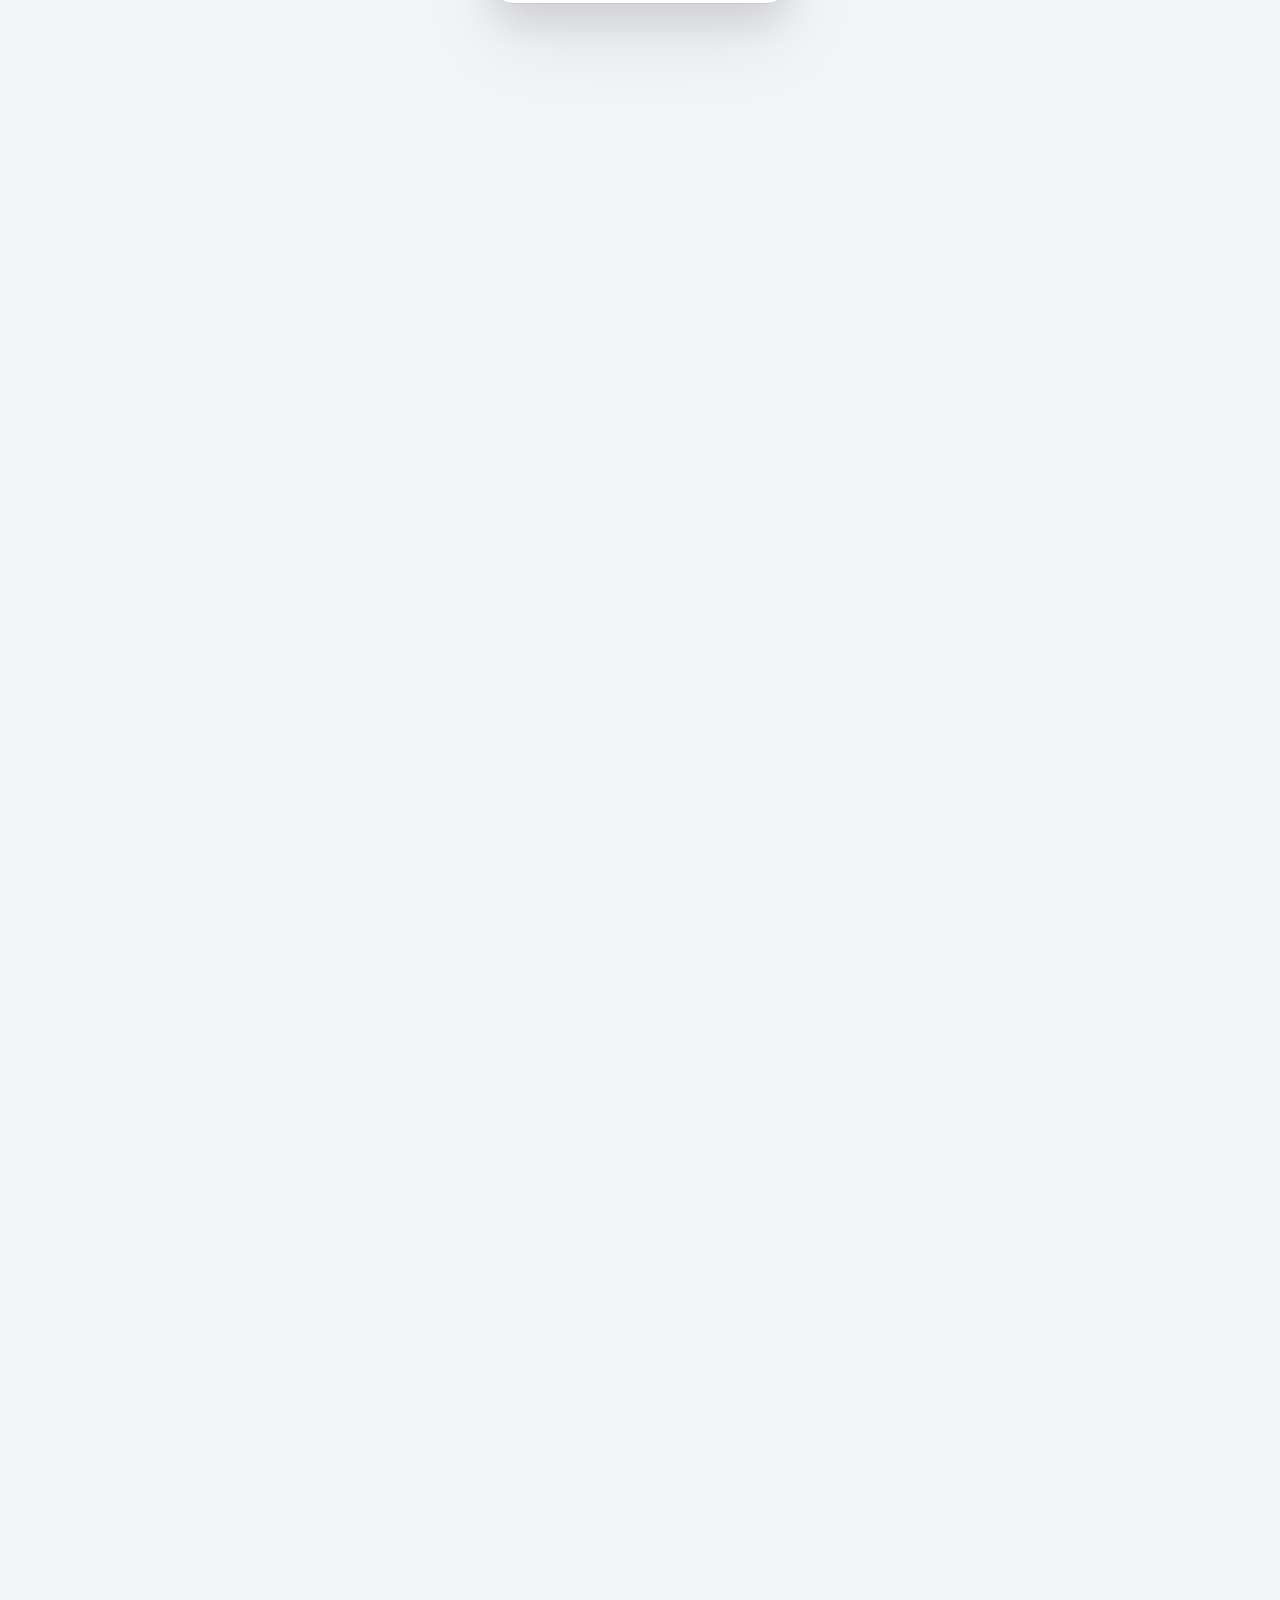
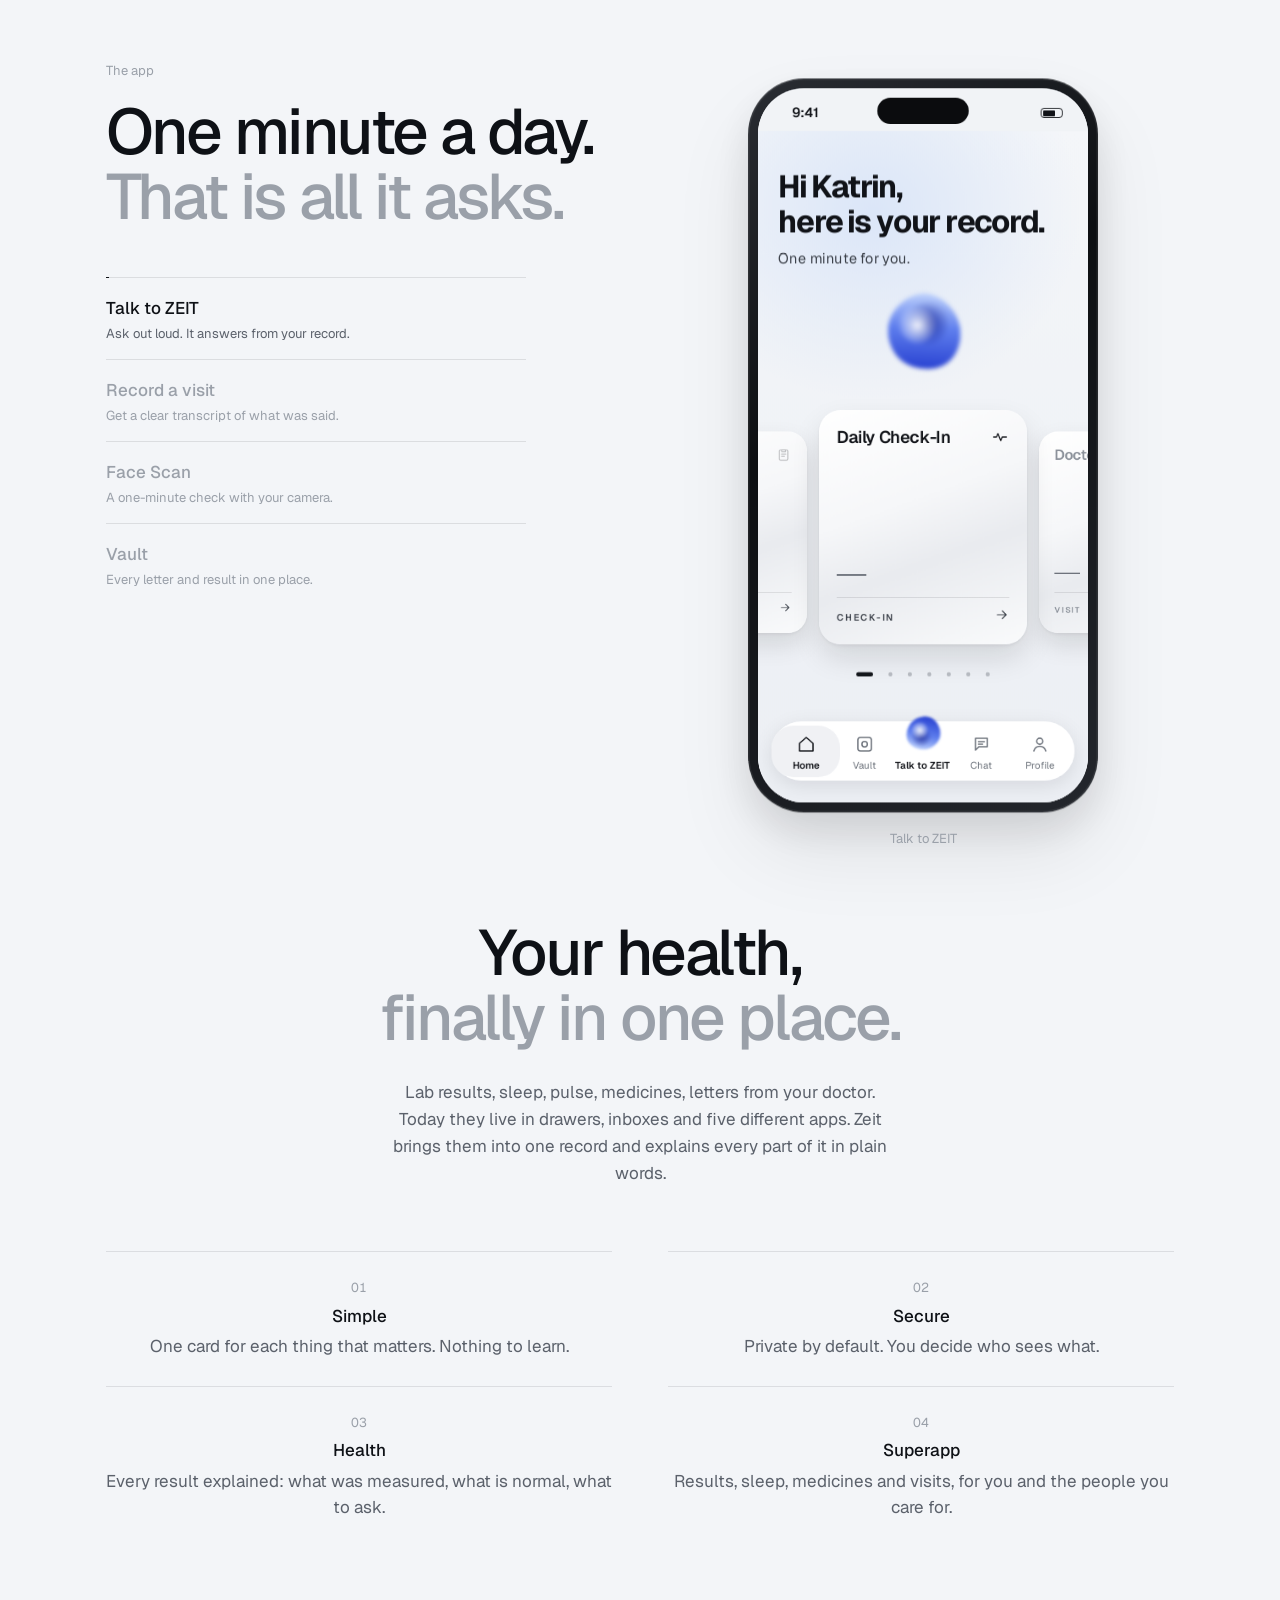
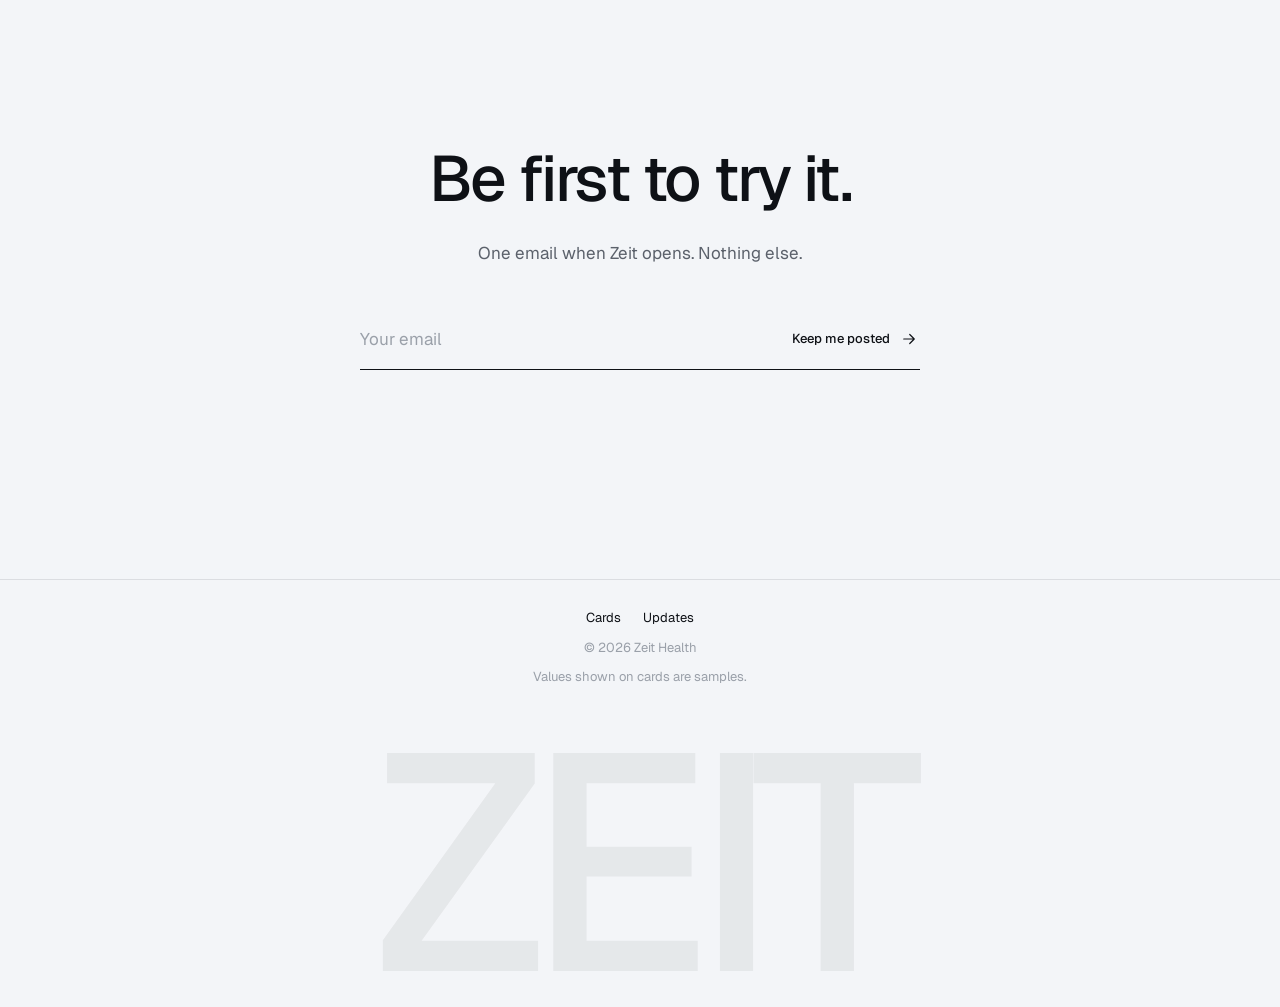
==== commit 91c71d0c: "Phone: the four best use cases Talk to ZEIT, Record a visit, Face Scan and Vault. Chat overlapped Ta" ====
--- a/index.html
+++ b/index.html
@@ -41,54 +41,6 @@
       <p class="hero-foot" id="hero-foot"><span>Zeit Health</span><span>Scroll</span></p>
     </section>
 
-    <!-- 1b · PEOPLE: who the record is for. Studio photographs (Higgsfield), two rows that loop:
-         the top drifts left to right, the bottom right to left -->
-    <section class="people" id="people" aria-labelledby="people-h">
-      <div class="people-head pad">
-        <h2 id="people-h" class="h2">One record<br /><span class="soft">for everyone you love.</span></h2>
-        <p class="lede">Your sleep, your dad's medicines, the baby's first check-up. Zeit keeps each
-        person's health in one calm place, and you decide who sees what.</p>
-      </div>
-      <div class="wall" id="wall">
-      <div class="wall-row">
-        <figure class="tile"><img src="https://d8j0ntlcm91z4.cloudfront.net/user_3E20bokjy0pzJry4ZiHM9CTLOQt/hf_20261016_182908_4d1432a9-aa79-4769-9025-5315ac11afd5_min.webp" alt="A woman with silver hair sits alone on a long cream sofa." loading="lazy" decoding="async" /><span class="tag">Pulse · 72 bpm</span></figure>
-        <figure class="tile"><img src="https://d8j0ntlcm91z4.cloudfront.net/user_3E20bokjy0pzJry4ZiHM9CTLOQt/hf_20261016_182910_767a0260-06c2-4af7-b575-308c58404ec3_min.webp" alt="A young mother and father hold their newborn." loading="lazy" decoding="async" /><span class="tag">First check-up</span></figure>
-        <figure class="tile"><img src="https://d8j0ntlcm91z4.cloudfront.net/user_3E20bokjy0pzJry4ZiHM9CTLOQt/hf_20261016_182909_34c891b0-30c7-498b-a236-144d42b2d480_min.webp" alt="A grandmother, mother and daughter laugh together." loading="lazy" decoding="async" /></figure>
-        <figure class="tile"><img src="https://d8j0ntlcm91z4.cloudfront.net/user_3E20bokjy0pzJry4ZiHM9CTLOQt/hf_20261016_182908_aa3c9385-bd46-4482-9f17-08f8acd432e2_min.webp" alt="A child jumps on the sofa while his mother laughs." loading="lazy" decoding="async" /><span class="tag">Vitamin D · 32</span></figure>
-        <figure class="tile" aria-hidden="true"><img src="https://d8j0ntlcm91z4.cloudfront.net/user_3E20bokjy0pzJry4ZiHM9CTLOQt/hf_20261016_182908_4d1432a9-aa79-4769-9025-5315ac11afd5_min.webp" alt="" loading="lazy" decoding="async" /><span class="tag">Pulse · 72 bpm</span></figure>
-        <figure class="tile" aria-hidden="true"><img src="https://d8j0ntlcm91z4.cloudfront.net/user_3E20bokjy0pzJry4ZiHM9CTLOQt/hf_20261016_182910_767a0260-06c2-4af7-b575-308c58404ec3_min.webp" alt="" loading="lazy" decoding="async" /><span class="tag">First check-up</span></figure>
-        <figure class="tile" aria-hidden="true"><img src="https://d8j0ntlcm91z4.cloudfront.net/user_3E20bokjy0pzJry4ZiHM9CTLOQt/hf_20261016_182909_34c891b0-30c7-498b-a236-144d42b2d480_min.webp" alt="" loading="lazy" decoding="async" /></figure>
-        <figure class="tile" aria-hidden="true"><img src="https://d8j0ntlcm91z4.cloudfront.net/user_3E20bokjy0pzJry4ZiHM9CTLOQt/hf_20261016_182908_aa3c9385-bd46-4482-9f17-08f8acd432e2_min.webp" alt="" loading="lazy" decoding="async" /><span class="tag">Vitamin D · 32</span></figure>
-        <figure class="tile" aria-hidden="true"><img src="https://d8j0ntlcm91z4.cloudfront.net/user_3E20bokjy0pzJry4ZiHM9CTLOQt/hf_20261016_182908_4d1432a9-aa79-4769-9025-5315ac11afd5_min.webp" alt="" loading="lazy" decoding="async" /><span class="tag">Pulse · 72 bpm</span></figure>
-        <figure class="tile" aria-hidden="true"><img src="https://d8j0ntlcm91z4.cloudfront.net/user_3E20bokjy0pzJry4ZiHM9CTLOQt/hf_20261016_182910_767a0260-06c2-4af7-b575-308c58404ec3_min.webp" alt="" loading="lazy" decoding="async" /><span class="tag">First check-up</span></figure>
-        <figure class="tile" aria-hidden="true"><img src="https://d8j0ntlcm91z4.cloudfront.net/user_3E20bokjy0pzJry4ZiHM9CTLOQt/hf_20261016_182909_34c891b0-30c7-498b-a236-144d42b2d480_min.webp" alt="" loading="lazy" decoding="async" /></figure>
-        <figure class="tile" aria-hidden="true"><img src="https://d8j0ntlcm91z4.cloudfront.net/user_3E20bokjy0pzJry4ZiHM9CTLOQt/hf_20261016_182908_aa3c9385-bd46-4482-9f17-08f8acd432e2_min.webp" alt="" loading="lazy" decoding="async" /><span class="tag">Vitamin D · 32</span></figure>
-        <figure class="tile" aria-hidden="true"><img src="https://d8j0ntlcm91z4.cloudfront.net/user_3E20bokjy0pzJry4ZiHM9CTLOQt/hf_20261016_182908_4d1432a9-aa79-4769-9025-5315ac11afd5_min.webp" alt="" loading="lazy" decoding="async" /><span class="tag">Pulse · 72 bpm</span></figure>
-        <figure class="tile" aria-hidden="true"><img src="https://d8j0ntlcm91z4.cloudfront.net/user_3E20bokjy0pzJry4ZiHM9CTLOQt/hf_20261016_182910_767a0260-06c2-4af7-b575-308c58404ec3_min.webp" alt="" loading="lazy" decoding="async" /><span class="tag">First check-up</span></figure>
-        <figure class="tile" aria-hidden="true"><img src="https://d8j0ntlcm91z4.cloudfront.net/user_3E20bokjy0pzJry4ZiHM9CTLOQt/hf_20261016_182909_34c891b0-30c7-498b-a236-144d42b2d480_min.webp" alt="" loading="lazy" decoding="async" /></figure>
-        <figure class="tile" aria-hidden="true"><img src="https://d8j0ntlcm91z4.cloudfront.net/user_3E20bokjy0pzJry4ZiHM9CTLOQt/hf_20261016_182908_aa3c9385-bd46-4482-9f17-08f8acd432e2_min.webp" alt="" loading="lazy" decoding="async" /><span class="tag">Vitamin D · 32</span></figure>
-      </div>
-      <div class="wall-row rev">
-        <figure class="tile"><img src="https://d8j0ntlcm91z4.cloudfront.net/user_3E20bokjy0pzJry4ZiHM9CTLOQt/hf_20261016_182909_3c25716f-ec79-476a-b179-a7740be9893f_min.webp" alt="A man sits on a sofa in a bright studio, a film camera beside him." loading="lazy" decoding="async" /></figure>
-        <figure class="tile"><img src="https://d8j0ntlcm91z4.cloudfront.net/user_3E20bokjy0pzJry4ZiHM9CTLOQt/hf_20261016_182910_04597029-afd7-4f6f-a15a-204248d2fac3_min.webp" alt="An older couple hold hands and smile at each other." loading="lazy" decoding="async" /><span class="tag">Medicines · 2</span></figure>
-        <figure class="tile"><img src="https://d8j0ntlcm91z4.cloudfront.net/user_3E20bokjy0pzJry4ZiHM9CTLOQt/hf_20261016_182908_620d0046-70df-41b6-b5ba-7003f1b3c8fd_min.webp" alt="A grandfather, his granddaughter and their dog." loading="lazy" decoding="async" /></figure>
-        <figure class="tile"><img src="https://d8j0ntlcm91z4.cloudfront.net/user_3E20bokjy0pzJry4ZiHM9CTLOQt/hf_20261016_182909_36285366-616b-493b-9fd5-cb5413a34269_min.webp" alt="A woman rests on a round sofa under a blanket." loading="lazy" decoding="async" /><span class="tag">Sleep · 6 h 41</span></figure>
-        <figure class="tile" aria-hidden="true"><img src="https://d8j0ntlcm91z4.cloudfront.net/user_3E20bokjy0pzJry4ZiHM9CTLOQt/hf_20261016_182909_3c25716f-ec79-476a-b179-a7740be9893f_min.webp" alt="" loading="lazy" decoding="async" /></figure>
-        <figure class="tile" aria-hidden="true"><img src="https://d8j0ntlcm91z4.cloudfront.net/user_3E20bokjy0pzJry4ZiHM9CTLOQt/hf_20261016_182910_04597029-afd7-4f6f-a15a-204248d2fac3_min.webp" alt="" loading="lazy" decoding="async" /><span class="tag">Medicines · 2</span></figure>
-        <figure class="tile" aria-hidden="true"><img src="https://d8j0ntlcm91z4.cloudfront.net/user_3E20bokjy0pzJry4ZiHM9CTLOQt/hf_20261016_182908_620d0046-70df-41b6-b5ba-7003f1b3c8fd_min.webp" alt="" loading="lazy" decoding="async" /></figure>
-        <figure class="tile" aria-hidden="true"><img src="https://d8j0ntlcm91z4.cloudfront.net/user_3E20bokjy0pzJry4ZiHM9CTLOQt/hf_20261016_182909_36285366-616b-493b-9fd5-cb5413a34269_min.webp" alt="" loading="lazy" decoding="async" /><span class="tag">Sleep · 6 h 41</span></figure>
-        <figure class="tile" aria-hidden="true"><img src="https://d8j0ntlcm91z4.cloudfront.net/user_3E20bokjy0pzJry4ZiHM9CTLOQt/hf_20261016_182909_3c25716f-ec79-476a-b179-a7740be9893f_min.webp" alt="" loading="lazy" decoding="async" /></figure>
-        <figure class="tile" aria-hidden="true"><img src="https://d8j0ntlcm91z4.cloudfront.net/user_3E20bokjy0pzJry4ZiHM9CTLOQt/hf_20261016_182910_04597029-afd7-4f6f-a15a-204248d2fac3_min.webp" alt="" loading="lazy" decoding="async" /><span class="tag">Medicines · 2</span></figure>
-        <figure class="tile" aria-hidden="true"><img src="https://d8j0ntlcm91z4.cloudfront.net/user_3E20bokjy0pzJry4ZiHM9CTLOQt/hf_20261016_182908_620d0046-70df-41b6-b5ba-7003f1b3c8fd_min.webp" alt="" loading="lazy" decoding="async" /></figure>
-        <figure class="tile" aria-hidden="true"><img src="https://d8j0ntlcm91z4.cloudfront.net/user_3E20bokjy0pzJry4ZiHM9CTLOQt/hf_20261016_182909_36285366-616b-493b-9fd5-cb5413a34269_min.webp" alt="" loading="lazy" decoding="async" /><span class="tag">Sleep · 6 h 41</span></figure>
-        <figure class="tile" aria-hidden="true"><img src="https://d8j0ntlcm91z4.cloudfront.net/user_3E20bokjy0pzJry4ZiHM9CTLOQt/hf_20261016_182909_3c25716f-ec79-476a-b179-a7740be9893f_min.webp" alt="" loading="lazy" decoding="async" /></figure>
-        <figure class="tile" aria-hidden="true"><img src="https://d8j0ntlcm91z4.cloudfront.net/user_3E20bokjy0pzJry4ZiHM9CTLOQt/hf_20261016_182910_04597029-afd7-4f6f-a15a-204248d2fac3_min.webp" alt="" loading="lazy" decoding="async" /><span class="tag">Medicines · 2</span></figure>
-        <figure class="tile" aria-hidden="true"><img src="https://d8j0ntlcm91z4.cloudfront.net/user_3E20bokjy0pzJry4ZiHM9CTLOQt/hf_20261016_182908_620d0046-70df-41b6-b5ba-7003f1b3c8fd_min.webp" alt="" loading="lazy" decoding="async" /></figure>
-        <figure class="tile" aria-hidden="true"><img src="https://d8j0ntlcm91z4.cloudfront.net/user_3E20bokjy0pzJry4ZiHM9CTLOQt/hf_20261016_182909_36285366-616b-493b-9fd5-cb5413a34269_min.webp" alt="" loading="lazy" decoding="async" /><span class="tag">Sleep · 6 h 41</span></figure>
-      </div>
-      </div>
-    </section>
-
     <!-- 2 · THE CARDS: a deck that fans out into the rail as you scroll -->
     <section class="cards" id="cards" aria-labelledby="cards-h">
       <div class="cards-stage">
@@ -109,22 +61,13 @@
       <div class="product-copy">
         <p class="small soft">The app</p>
         <h2 id="product-h" class="h2">One minute a day.<br /><span class="soft">That is all it asks.</span></h2>
-        <ol class="uses" id="uses" aria-label="What you can ask">
-          <li><button class="use on" type="button" aria-pressed="true"><b>Your sleep</b><span>Ask how you slept this month.</span></button></li>
-          <li><button class="use" type="button" aria-pressed="false"><b>Before a visit</b><span>Know what to ask your doctor.</span></button></li>
-          <li><button class="use" type="button" aria-pressed="false"><b>Your results</b><span>Hear what a test means, in plain words.</span></button></li>
-          <li><button class="use" type="button" aria-pressed="false"><b>Your medicines</b><span>Check what you take, and when.</span></button></li>
+        <ol class="uses" id="uses" aria-label="What you can do">
+          <li><button class="use on" type="button" aria-pressed="true"><b>Talk to ZEIT</b><span>Ask out loud. It answers from your record.</span></button></li>
+          <li><button class="use" type="button" aria-pressed="false"><b>Record a visit</b><span>Get a clear transcript of what was said.</span></button></li>
+          <li><button class="use" type="button" aria-pressed="false"><b>Face Scan</b><span>A one-minute check with your camera.</span></button></li>
+          <li><button class="use" type="button" aria-pressed="false"><b>Vault</b><span>Every letter and result in one place.</span></button></li>
         </ol>
       </div>
-      <div class="stage" id="stage">
-        <!-- the person in the moment; changes with the use case. Decorative, so no alt text -->
-        <div class="stage-photos" id="stage-photos" aria-hidden="true">
-          <img class="on" src="https://d8j0ntlcm91z4.cloudfront.net/user_3E20bokjy0pzJry4ZiHM9CTLOQt/hf_20261016_183001_8a77396c-65cf-4fae-ae8d-816d793f7ad4_min.webp" alt="" data-tag="Sun · 06:52" loading="lazy" decoding="async" />
-          <img src="https://d8j0ntlcm91z4.cloudfront.net/user_3E20bokjy0pzJry4ZiHM9CTLOQt/hf_20261016_183001_876028e9-7376-4d0a-90d2-079ac48334d7_min.webp" alt="" data-tag="Fri · 10:12" loading="lazy" decoding="async" />
-          <img src="https://d8j0ntlcm91z4.cloudfront.net/user_3E20bokjy0pzJry4ZiHM9CTLOQt/hf_20261016_183001_c7761320-dfc0-4818-bf6b-a76709045dc1_min.webp" alt="" data-tag="Tue · 17:48" loading="lazy" decoding="async" />
-          <img src="https://d8j0ntlcm91z4.cloudfront.net/user_3E20bokjy0pzJry4ZiHM9CTLOQt/hf_20261016_183001_9dc255c4-0a87-448e-aea3-0eb02a8ed8c7_min.webp" alt="" data-tag="Daily · 08:00" loading="lazy" decoding="async" />
-          <span class="tag" id="stage-tag">Sun · 06:52</span>
-        </div>
       <figure class="phone" id="phone">
         <div class="phone-screen" id="phone-screen">
           <!-- a scripted copy of the app, laid out at its own 390 x 844 and scaled to fit:
@@ -134,16 +77,16 @@
             <div class="dev-wash"></div>
             <div class="dev-home" id="dev-home">
               <h3 class="dev-h">Hi Katrin,<br />here is your record.</h3>
-              <p class="dev-sub">One minute for you.</p>
+              <p class="dev-sub" id="dev-sub">One minute for you.</p>
               <div class="dev-orb" id="dev-orb"><canvas class="orb-canvas" data-orb="home" data-res="160"></canvas></div>
               <div class="dev-rail" id="dev-rail"></div>
               <div class="dev-dots" id="dev-dots"></div>
             </div>
             <nav class="dev-nav" id="dev-nav">
-              <span class="ni on"><svg viewBox="0 0 24 24"><path d="M4 11l8-7 8 7v9H4z"/></svg>Home</span>
-              <span class="ni"><svg viewBox="0 0 24 24"><rect x="4" y="4" width="16" height="16" rx="3"/><circle cx="12" cy="12" r="3.2"/></svg>Vault</span>
+              <span class="ni on" data-tab="home"><svg viewBox="0 0 24 24"><path d="M4 11l8-7 8 7v9H4z"/></svg>Home</span>
+              <span class="ni" data-tab="vault"><svg viewBox="0 0 24 24"><rect x="4" y="4" width="16" height="16" rx="3"/><circle cx="12" cy="12" r="3.2"/></svg>Vault</span>
               <span class="ni talk"><span class="mini-orb"><canvas class="orb-canvas" data-orb="nav" data-res="96"></canvas></span><b>Talk to ZEIT</b></span>
-              <span class="ni"><svg viewBox="0 0 24 24"><path d="M5 5h14v10H9l-4 4z"/><path d="M8.5 9h7M8.5 12h5"/></svg>Chat</span>
+              <span class="ni" data-tab="chat"><svg viewBox="0 0 24 24"><path d="M5 5h14v10H9l-4 4z"/><path d="M8.5 9h7M8.5 12h5"/></svg>Chat</span>
               <span class="ni"><svg viewBox="0 0 24 24"><circle cx="12" cy="8.5" r="3.6"/><path d="M5 20c1-4 4-5.5 7-5.5s6 1.5 7 5.5"/></svg>Profile</span>
             </nav>
             <!-- the "Start here" sheet (v4): it rises BEHIND the Home cards, so the cards float on
@@ -168,12 +111,81 @@
               <p class="dt-state" id="dt-state">Tap to talk</p>
               <p class="dt-type">Type it instead</p>
             </div>
+            <!-- ===== use-case screens, copied from the 16 Oct screen recordings ===== -->
+            <!-- Record a visit (sheet) -->
+            <div class="scr sheet-scr" id="scr-visit">
+              <span class="sx">&times;</span>
+              <span class="cancel-pill">Cancel recording</span>
+              <p class="sk">RECORD YOUR VISIT</p>
+              <p class="sh" id="v-title">Ready to record</p>
+              <p class="ssub" id="v-sub">Recording starts when you tap the button.</p>
+              <span class="rec-pill"><i></i>RECORDING</span>
+              <div class="v-orb"><canvas class="orb-canvas" data-orb="visit" data-res="200"></canvas></div>
+              <p class="v-time" id="v-time">0:00</p>
+              <p class="v-line" id="v-line">Put the phone where everyone can hear.</p>
+              <p class="v-note" id="v-note">A visit can be up to 15 minutes long.</p>
+              <div class="v-done">
+                <div class="v-flower"></div>
+                <div class="v-rows">
+                  <b>Transcript ready</b>
+                  <p><span>Recording</span><span>Stopped</span></p>
+                  <p><span>Upload</span><span>Uploaded · Original retained</span></p>
+                  <p><span>Transcript</span><span>Transcript ready</span></p>
+                  <p><span>Summary</span><span>Summary in progress</span></p>
+                </div>
+                <p class="v-said">WHAT WAS SAID</p>
+                <div class="v-seg"><span>Unknown · Segment 0</span>Hi, how are you doing?</div>
+              </div>
+              <span class="s-btn" id="v-btn">Start recording</span>
+            </div>
+
+            <!-- Face Scan: intro sheet, then the live scan -->
+            <div class="scr sheet-scr" id="scr-face">
+              <span class="sx">&times;</span>
+              <p class="sk">FACE SCAN</p>
+              <p class="sh">Face Scan</p>
+              <div class="fs-art">
+                <div class="fs-card">
+                  <b>Face Scan</b>
+                  <p>Ready for your Face Scan. Use good light and keep still. Tap Start when you're ready.</p>
+                  <p>It measures you.</p>
+                  <span class="s-btn small" id="fs-start">Start</span>
+                  <span class="fs-exit">Exit</span>
+                </div>
+              </div>
+              <span class="fs-saved">Saved scans</span>
+            </div>
+            <div class="scr scan-scr" id="scr-scan">
+              <div class="scan-cam"><div class="scan-person"></div></div>
+              <div class="scan-bar"><span>ZEIT.SCAN</span><b id="scan-time">01:00</b></div>
+              <p class="scan-h" id="scan-h">Looking for your face</p>
+              <p class="scan-s" id="scan-s">Center your face in the frame</p>
+              <svg class="scan-ring" viewBox="0 0 300 300" aria-hidden="true">
+                <circle cx="150" cy="150" r="140" fill="none" stroke="rgba(255,255,255,.35)" stroke-width="2"/>
+                <circle id="scan-arc" cx="150" cy="150" r="140" fill="none" stroke="#fff" stroke-width="3" stroke-linecap="round" stroke-dasharray="880" stroke-dashoffset="880" transform="rotate(-90 150 150)"/>
+              </svg>
+              <div class="scan-mesh" id="scan-mesh"></div>
+              <p class="scan-back">Back to Home</p>
+            </div>
+
+            <!-- Vault (tab) -->
+            <div class="scr tab-scr" id="scr-vault">
+              <p class="t-h">Vault</p>
+              <span class="add-doc">Add a document</span>
+              <div class="chips"><i class="on">List</i><i>Visits</i><i>Face Scans</i><i>Check-ins</i><i>General</i></div>
+              <div class="docs" id="docs">
+                <div class="doc"><p class="doc-t"><span class="doc-i"></span>Lab result of 13 Oct 2026</p><div class="page"><em>READ</em><b>Laboratory report</b><i></i><i></i><i class="s"></i><i></i><i class="s"></i></div></div>
+                <div class="doc"><p class="doc-t"><span class="doc-i"></span>Doctor's letter, uploaded 16 Oct 2026 · 2 pages</p><p class="doc-m">No date · uploaded 16 Oct 2026</p><div class="page"><em>READ</em><b>Discharge summary</b><i></i><i class="s"></i><i></i><i></i><i class="s"></i></div></div>
+                <div class="doc"><p class="doc-t"><span class="doc-i"></span>Doctor's letter</p><p class="doc-m">No date · uploaded 16 Oct 2026</p><div class="page"><em>READ</em><b>Clinical letter</b><i></i><i></i><i class="s"></i><i></i></div></div>
+                <div class="doc"><p class="doc-t"><span class="doc-i"></span>Visit recording · 16 Oct 2026</p><p class="doc-m">Transcript · 7 seconds</p><div class="page"><em>READ</em><b>What was said</b><i></i><i class="s"></i><i></i></div></div>
+              </div>
+            </div>
+
             <span class="dev-finger" id="dev-finger"></span>
           </div>
         </div>
-        <figcaption class="phone-cap small soft" id="phone-cap" aria-live="polite">Your sleep</figcaption>
+        <figcaption class="phone-cap small soft" id="phone-cap" aria-live="polite">Talk to ZEIT</figcaption>
       </figure>
-      </div>
     </section>
 
     <!-- 4 · ABOUT -->
@@ -194,9 +206,6 @@
 
     <!-- 5 · OPT-IN -->
     <section class="updates pad" id="updates" aria-labelledby="updates-h">
-      <figure class="shot">
-        <div class="shot-ph"><img src="https://d8j0ntlcm91z4.cloudfront.net/user_3E20bokjy0pzJry4ZiHM9CTLOQt/hf_20261016_183001_d64b5c52-3199-443d-9c94-8a950d520501_min.webp" alt="A family of four laughs together on a long cream sofa in a bright studio." loading="lazy" decoding="async" /></div>
-      </figure>
       <h2 id="updates-h" class="h2">Be first to try it.</h2>
       <p class="lede">One email when Zeit opens. Nothing else.</p>
       <form class="optin-form" id="optin" novalidate>
@@ -216,7 +225,6 @@
   <footer class="footer pad">
     <div class="foot-row small">
       <nav class="foot-links" aria-label="Footer">
-        <a href="#people">People</a>
         <a href="#cards">Cards</a>
         <a href="#updates">Updates</a>
       </nav>
--- a/styles.css
+++ b/styles.css
@@ -1,8 +1,4 @@
-/* Zeit Health — website v1 [imagery led], built on v10. It adds people: studio photographs made with
-   Higgsfield, in one look (pale studio, cream boucle, cream knitwear), so the page shows who
-   the record is for. The photos sit on the same off-white as the page, so they melt into it.
-
-   Earlier notes, v3:
+/* Zeit Health — website v3.
    Direction: quiet and expensive. One typeface family (Geist, with Geist Mono for the card
    system), four text sizes, medium weights, a lot of air. Colour lives only in the orb and
    inside the cards; everything else is ink on a cool off-white.
@@ -109,34 +105,6 @@
 .js .hero-orb { opacity: 0; }
 .js .hero-orb.in { opacity: calc(.9 * var(--fade, 1)); transition: opacity 1.8s ease .3s; }
 .js .hero-orb.in.settled { transition: none; }
-
-/* ---- 1b · people: a slow wall of studio photographs, two rows drifting opposite ways ---- */
-.people { padding-top: 24px; padding-bottom: var(--section); text-align: center; overflow: hidden; }
-.people-head { max-width: 1180px; margin: 0 auto; }
-.wall { margin-top: 56px; display: grid; gap: 12px; }
-/* each row holds its set of tiles four times (wider than any screen); sliding by half its
-   width loops without a seam. Top row runs left to right, bottom row right to left */
-.wall-row { display: flex; width: max-content; animation: wall-loop var(--dur, 80s) linear infinite; }
-.wall-row:first-child { animation-direction: reverse; }
-.wall-row.rev { animation-direction: normal; --dur: 95s; }
-@keyframes wall-loop { from { transform: translateX(0); } to { transform: translateX(-50%); } }
-.tile {
-  position: relative; flex: none; width: var(--tw, 252px); aspect-ratio: 4 / 3; margin: 0 12px 0 0;
-  border-radius: 20px; overflow: hidden; background: #e7eaee;
-}
-.tile img, .shot-ph img { display: block; width: 100%; height: 100%; object-fit: cover; }
-.tag {
-  position: absolute; left: 10px; bottom: 10px; z-index: 1;
-  font-family: var(--mono); font-size: 10.5px; letter-spacing: .08em; text-transform: uppercase;
-  padding: 5px 10px; border-radius: 999px; color: var(--ink);
-  background: rgba(255, 255, 255, .84); -webkit-backdrop-filter: blur(8px); backdrop-filter: blur(8px);
-}
-
-/* ---- photographs inside sections: one wide frame, caption underneath ---- */
-.shot { margin: 56px auto 0; max-width: 940px; }
-.shot-ph { position: relative; aspect-ratio: 3 / 2; border-radius: 26px; overflow: hidden; background: #e7eaee; }
-.shot figcaption { margin-top: 14px; }
-.updates .shot { margin: 0 auto 72px; }
 
 /* ---- 2 · the cards: pinned while the deck fans out ---- */
 .cards { position: relative; height: 230vh; height: 230svh; }
@@ -263,17 +231,6 @@
 .phone-screen { position: relative; aspect-ratio: 390 / 844; border-radius: 46px; overflow: hidden; background: #eef1f6; }
 .phone-cap { position: absolute; left: 0; right: 0; bottom: -36px; margin: 0; text-align: center; }
 
-/* the phone stands in front of a photograph of someone in that moment; the photo changes
-   with the use case */
-.stage { --pw: min(78vw, 350px); position: relative; width: 100%; display: flex; flex-direction: column; align-items: center; padding-top: calc(var(--pw) * .62); }
-.stage-photos { position: absolute; top: 0; left: 0; right: 0; height: calc(var(--pw) * 1.42); border-radius: 30px; overflow: hidden; background: #e7eaee; }
-.stage-photos img {
-  position: absolute; inset: 0; width: 100%; height: 100%; object-fit: cover; object-position: center 22%;
-  opacity: 0; transform: scale(1.05); transition: opacity 1.1s var(--ease), transform 7s ease-out;
-}
-.stage-photos img.on { opacity: 1; transform: none; }
-.stage-photos .tag { left: 14px; top: 14px; bottom: auto; }
-
 /* ---- the app replica: built at the app's own 390 x 844, scaled by script to fit ---- */
 .dev {
   position: absolute; left: 0; top: 0; width: 390px; height: 844px; transform-origin: 0 0;
@@ -282,7 +239,7 @@
   --spring: cubic-bezier(.2, .9, .25, 1);
 }
 .dev-status {
-  position: absolute; inset: 0 0 auto 0; z-index: 6; height: 50px;
+  position: absolute; inset: 0 0 auto 0; z-index: 25; height: 50px;
   display: flex; align-items: center; justify-content: space-between; padding: 8px 30px 0 40px;
   font-size: 16px; font-weight: 600; background: #f1f3f6;
 }
@@ -321,7 +278,7 @@
 .dev-dots i.on { width: 20px; border-radius: 3px; background: #14171c; }
 
 .dev-nav {
-  position: absolute; left: 16px; right: 16px; bottom: 26px; height: 70px; z-index: 4;
+  position: absolute; left: 16px; right: 16px; bottom: 26px; height: 70px; z-index: 13;
   display: grid; grid-template-columns: repeat(5, 1fr); align-items: end;
   padding: 0 6px 10px; border-radius: 36px; background: rgba(255,255,255,.96);
   box-shadow: 0 6px 24px rgba(12,14,18,.10);
@@ -361,6 +318,94 @@
 .dt-type { position: absolute; left: 0; right: 0; bottom: 48px; margin: 0; font-size: 14px; color: #8c929b; }
 .w-in { opacity: 0; animation: wIn .35s ease forwards; }
 @keyframes wIn { from { opacity: 0; filter: blur(3px); } to { opacity: 1; filter: none; } }
+/* ===== use-case screens (from the 16 Oct recordings) ===== */
+.scr { position: absolute; left: 0; right: 0; bottom: 0; overflow: hidden; }
+/* sheets rise from the bottom over everything, with a close button */
+.sheet-scr {
+  top: 50px; z-index: 20; background: #f7f8fa; padding: 0 26px; text-align: center;
+  transform: translateY(102%); transition: transform .45s cubic-bezier(.2,.9,.2,1);
+}
+.sheet-scr.on { transform: none; }
+.sx { position: absolute; right: 22px; top: 22px; width: 44px; height: 44px; border-radius: 50%; background: #fff; box-shadow: 0 2px 10px rgba(12,14,18,.1); display: flex; align-items: center; justify-content: center; font-size: 24px; color: #3d424b; }
+.sk { margin: 52px 0 0; font-size: 12px; font-weight: 600; letter-spacing: .14em; color: #3d424b; }
+.sh { margin: 4px 0 0; font-size: 26px; font-weight: 600; letter-spacing: -0.02em; }
+.ssub { margin: 10px auto 0; max-width: 230px; font-size: 14px; line-height: 1.4; color: #5b616b; }
+.s-btn { position: absolute; left: 26px; right: 26px; bottom: 44px; height: 58px; border-radius: 14px; background: #111318; color: #fff; display: flex; align-items: center; justify-content: center; gap: 12px; font-size: 18px; font-weight: 600; transition: transform .15s ease; }
+.s-btn.press, .press { transform: scale(.97); }
+/* tabs sit under the nav and crossfade */
+.tab-scr { top: 50px; z-index: 12; background: linear-gradient(#f4f6f9, #eef1f5); padding: 0 22px; opacity: 0; transition: opacity .35s ease; }
+.tab-scr.on { opacity: 1; }
+.ni { transition: color .25s ease; }
+.ni.on::before { transition: opacity .25s ease; }
+
+/* -- Record a visit -- */
+.cancel-pill { position: absolute; left: 18px; top: 18px; padding: 10px 16px; border-radius: 22px; background: #fff; box-shadow: 0 4px 14px rgba(12,14,18,.1); font-size: 15px; font-weight: 500; opacity: 0; transition: opacity .3s ease; }
+.rec-pill { display: inline-flex; align-items: center; gap: 9px; margin-top: 14px; padding: 7px 14px; border-radius: 16px; border: 1px solid rgba(17,19,24,.1); background: #fff; font-size: 12px; font-weight: 600; letter-spacing: .12em; opacity: 0; transition: opacity .3s ease; }
+.rec-pill i { width: 7px; height: 7px; border-radius: 50%; background: #111318; animation: blink 1.2s ease-in-out infinite; }
+@keyframes blink { 50% { opacity: .25; } }
+.v-orb { position: relative; width: 156px; height: 156px; margin: 22px auto 0; filter: blur(3px); }
+.v-time { margin: 18px 0 0; font-size: 34px; font-weight: 600; font-variant-numeric: tabular-nums; letter-spacing: -0.02em; }
+.v-line { margin: 10px 0 0; font-size: 15px; color: #3d424b; transition: opacity .3s ease; }
+.v-note { margin: 6px 0 0; font-size: 13px; color: #6b717a; }
+#scr-visit.rec .cancel-pill, #scr-visit.rec .rec-pill { opacity: 1; }
+#scr-visit.rec .v-line { font-weight: 600; color: #111318; font-size: 16px; }
+.v-done { position: absolute; left: 22px; right: 22px; top: 210px; opacity: 0; pointer-events: none; transition: opacity .4s ease; text-align: left; }
+#scr-visit.done .v-done { opacity: 1; }
+#scr-visit.done .v-orb, #scr-visit.done .v-time, #scr-visit.done .v-line, #scr-visit.done .v-note, #scr-visit.done .s-btn, #scr-visit.done .rec-pill { opacity: 0; transition: opacity .3s ease; }
+.v-flower { width: 34px; height: 34px; margin: 0 auto 22px; border-radius: 50%; background: radial-gradient(circle at 35% 35%, #c7d4fb, #3c59de 70%); box-shadow: 0 0 0 6px rgba(60,89,222,.08); }
+.v-rows { background: #fff; border-radius: 16px; padding: 14px 16px; box-shadow: 0 2px 10px rgba(12,14,18,.05); }
+.v-rows b { display: block; font-size: 14px; margin-bottom: 6px; }
+.v-rows p { display: flex; justify-content: space-between; gap: 10px; margin: 0; padding: 7px 0; font-size: 13px; color: #3d424b; }
+.v-rows p span:last-child { color: #111318; text-align: right; }
+.v-said { margin: 18px 0 8px; font-size: 11px; font-weight: 600; letter-spacing: .12em; color: #6b717a; }
+.v-seg { background: #fff; border-radius: 12px; padding: 10px 12px; font-size: 14px; border: 1px solid rgba(17,19,24,.08); }
+.v-seg span { display: block; font-size: 10.5px; letter-spacing: .06em; text-transform: uppercase; color: #8c929b; margin-bottom: 3px; }
+
+/* -- Face Scan -- */
+.fs-art { position: relative; margin: 26px -6px 0; height: 520px; border-radius: 6px; overflow: hidden;
+  background: radial-gradient(70% 50% at 20% 30%, #c9d6ee, transparent 70%), radial-gradient(60% 50% at 85% 75%, #f3d6bd, transparent 70%), linear-gradient(160deg, #dfe5ef, #ece6df); }
+.fs-card { position: absolute; left: 20px; right: 20px; bottom: 16px; padding: 22px 20px 18px; border-radius: 20px; background: rgba(255,255,255,.88); text-align: left; }
+.fs-card b { display: block; font-size: 21px; font-weight: 600; }
+.fs-card p { margin: 8px 0 0; font-size: 15px; line-height: 1.42; color: #4d525c; }
+.s-btn.small { position: relative; left: auto; right: auto; bottom: auto; margin-top: 18px; height: 54px; border-radius: 27px; font-size: 16px; }
+.fs-exit { display: block; text-align: center; margin-top: 14px; font-size: 16px; font-weight: 500; }
+.fs-saved { position: absolute; left: 22px; right: 22px; bottom: 26px; height: 44px; border-radius: 14px; background: #fff; border: 1px solid rgba(17,19,24,.08); display: flex; align-items: center; justify-content: center; font-size: 15px; }
+.scan-scr { top: 50px; z-index: 21; background: #0d0e10; opacity: 0; transition: opacity .4s ease; padding: 12px; }
+.scan-scr.on { opacity: 1; }
+.scan-cam { position: absolute; inset: 12px; border-radius: 30px; overflow: hidden;
+  background: radial-gradient(60% 40% at 25% 35%, #6e6252, transparent 70%), radial-gradient(70% 50% at 80% 20%, #a4937a, transparent 70%), linear-gradient(170deg, #5d5446, #2c2925 60%, #1c1b19); }
+.scan-person { position: absolute; left: 50%; top: 40%; width: 190px; height: 420px; margin-left: -95px; filter: blur(14px); opacity: .85;
+  background: radial-gradient(48px 62px at 50% 70px, #8a6f5c 0 98%, transparent 100%), radial-gradient(130px 170px at 50% 330px, #2d3446 0 98%, transparent 100%); }
+.scan-bar { position: absolute; left: 26px; right: 26px; top: 26px; height: 58px; border-radius: 30px; background: linear-gradient(#fff, #e9eaed); display: flex; align-items: center; justify-content: space-between; padding: 0 12px 0 20px; }
+.scan-bar span { font-size: 12px; font-weight: 600; letter-spacing: .26em; }
+.scan-bar b { padding: 7px 12px; border-radius: 16px; background: #3a3c40; color: #d9dade; font-size: 14px; font-weight: 500; font-variant-numeric: tabular-nums; }
+.scan-h { position: absolute; left: 0; right: 0; top: 118px; margin: 0; text-align: center; color: #fff; font-size: 23px; font-weight: 600; letter-spacing: -0.01em; transition: opacity .3s ease; }
+.scan-s { position: absolute; left: 0; right: 0; top: 152px; margin: 0; text-align: center; color: rgba(255,255,255,.7); font-size: 15px; transition: opacity .3s ease; }
+.scan-ring { position: absolute; left: 45px; top: 205px; width: 300px; height: 300px; }
+#scan-arc { transition: stroke-dashoffset 1s ease; }
+.scan-mesh { position: absolute; left: 120px; top: 270px; width: 150px; height: 170px; opacity: 0; transition: opacity .5s ease;
+  background-image: radial-gradient(circle, rgba(255,255,255,.9) 1.4px, transparent 1.6px); background-size: 37px 42px;
+  -webkit-mask: radial-gradient(50% 50% at 50% 50%, #000 60%, transparent 100%); mask: radial-gradient(50% 50% at 50% 50%, #000 60%, transparent 100%); }
+.scan-mesh.on { opacity: 1; }
+.scan-back { position: absolute; left: 0; right: 0; bottom: 46px; margin: 0; text-align: center; color: rgba(255,255,255,.55); font-size: 15px; }
+
+/* -- Vault -- */
+.t-h { margin: 34px 0 0; font-size: 32px; font-weight: 700; letter-spacing: -0.03em; }
+.add-doc { display: inline-block; margin-top: 8px; padding: 13px 18px; border-radius: 14px; background: #1c2a4c; color: #fff; font-size: 17px; font-weight: 600; }
+.chips { display: flex; gap: 22px; margin: 22px -22px 0 0; padding: 4px; border-radius: 14px; background: rgba(255,255,255,.6); white-space: nowrap; overflow: hidden; }
+.chips i { font-style: normal; font-size: 15px; color: #3d424b; padding: 8px 10px; margin: -2px -10px; }
+.chips i.on { border: 1px solid #1c2a4c; border-radius: 10px; background: #fff; color: #111318; font-weight: 600; margin-right: 0; }
+.docs { position: relative; margin-top: 16px; height: 520px; }
+.doc { position: absolute; left: 6px; right: 6px; height: 300px; border-radius: 20px; background: #fff; box-shadow: 0 -2px 12px rgba(12,14,18,.06), 0 4px 18px rgba(12,14,18,.06); padding: 14px 18px; transition: transform .7s cubic-bezier(.2,.9,.25,1), opacity .5s ease; }
+.doc-t { display: flex; gap: 10px; align-items: flex-start; justify-content: center; margin: 0; font-size: 15px; font-weight: 600; line-height: 1.3; text-align: center; }
+.doc-i { flex: none; width: 24px; height: 24px; border-radius: 7px; background: #fbe7e7; box-shadow: inset 0 0 0 7px #fbe7e7, inset 0 0 0 9px #e9a1a1; }
+.doc-m { margin: 4px 0 0; font-size: 13px; color: #6b717a; }
+.page { position: relative; margin-top: 12px; padding: 12px 12px 0; border-top: 1px solid rgba(17,19,24,.08); }
+.page em { display: inline-block; font-style: normal; font-size: 10px; font-weight: 700; color: #3c59de; background: #e5ecfd; padding: 2px 6px; border-radius: 4px; }
+.page b { display: block; margin: 8px 0 6px; font-size: 11px; }
+.page i { display: block; height: 4px; margin: 6px 0; border-radius: 2px; background: #e6e8ec; }
+.page i.s { width: 60%; }
+
 /* the v4 sheet, unchanged */
 .dev-scrim { position: absolute; inset: 0; z-index: 7; background: rgba(12,14,18,.35); opacity: 0; pointer-events: none; transition: opacity .3s ease; }
 .dev-scrim.on { opacity: 1; }
@@ -379,7 +424,7 @@
 .ds-link { position: absolute; left: 0; right: 0; bottom: 30px; text-align: center; font-size: 15px; color: #3d424b; }
 
 .dev-finger {
-  position: absolute; z-index: 9; width: 46px; height: 46px; margin: -23px 0 0 -23px; border-radius: 50%;
+  position: absolute; z-index: 30; width: 46px; height: 46px; margin: -23px 0 0 -23px; border-radius: 50%;
   background: rgba(17,19,24,.16); box-shadow: 0 0 0 1.5px rgba(255,255,255,.75), 0 4px 14px rgba(12,14,18,.12);
   opacity: 0; transform: scale(.7); pointer-events: none;
   transition: opacity .18s ease, transform .18s ease;
@@ -494,9 +539,6 @@
   .pillars li { border-top: 1px solid var(--hairline); border-bottom: 0; }
   .cards-head { max-width: 1180px; margin: 0 auto; width: 100%; }
   .sheet { left: 50%; right: auto; width: 460px; margin-left: -230px; }
-  .tile { --tw: 340px; }
-  .shot-ph { aspect-ratio: 16 / 9; }
-  .stage-photos { left: 6%; right: 6%; }
   .foot-mark { font-size: 24vw; }
 }
 
@@ -509,7 +551,4 @@
   .draw { stroke-dashoffset: 0; }
   .pop { opacity: 1; transform: none; }
   .zc-row .track i { left: var(--x); transition: none; }
-  .wall { overflow-x: auto; }
-  .wall-row { animation: none; }
-  .stage-photos img { transition: none; transform: none; }
-}
+}
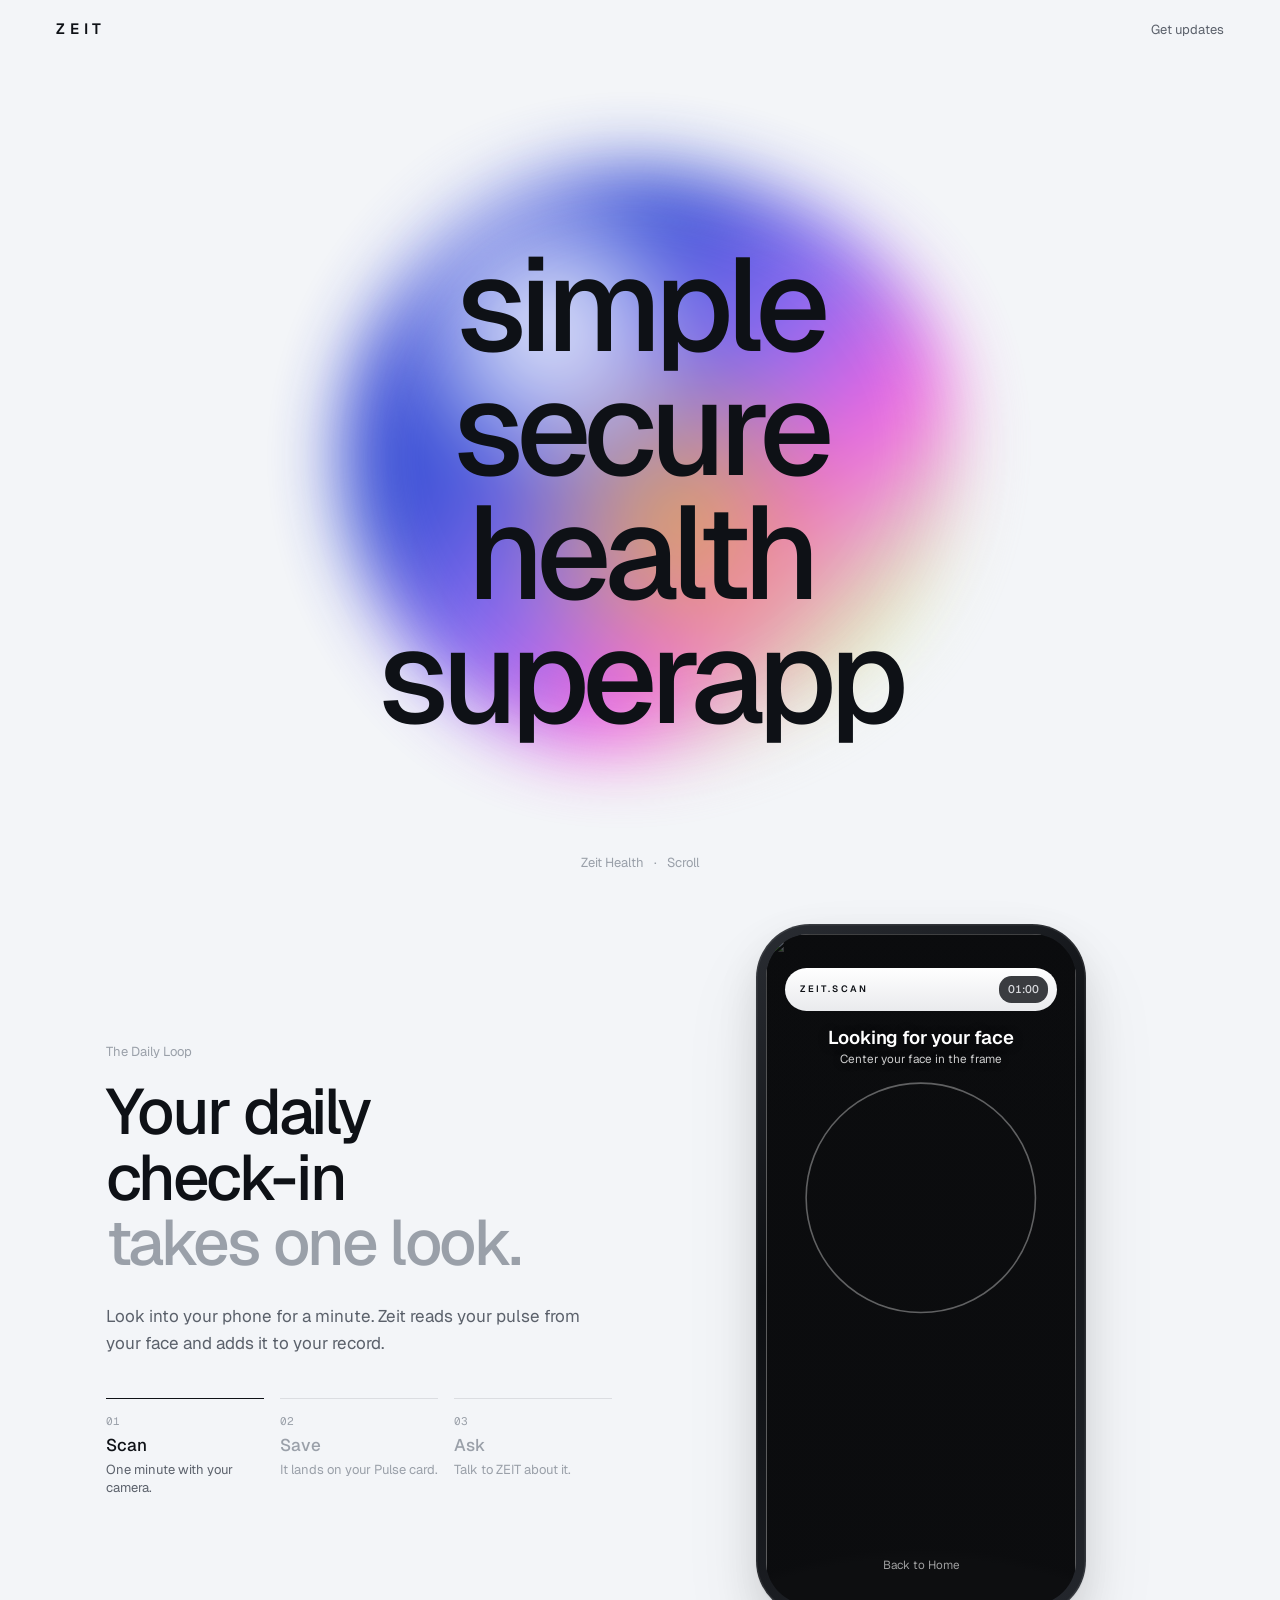
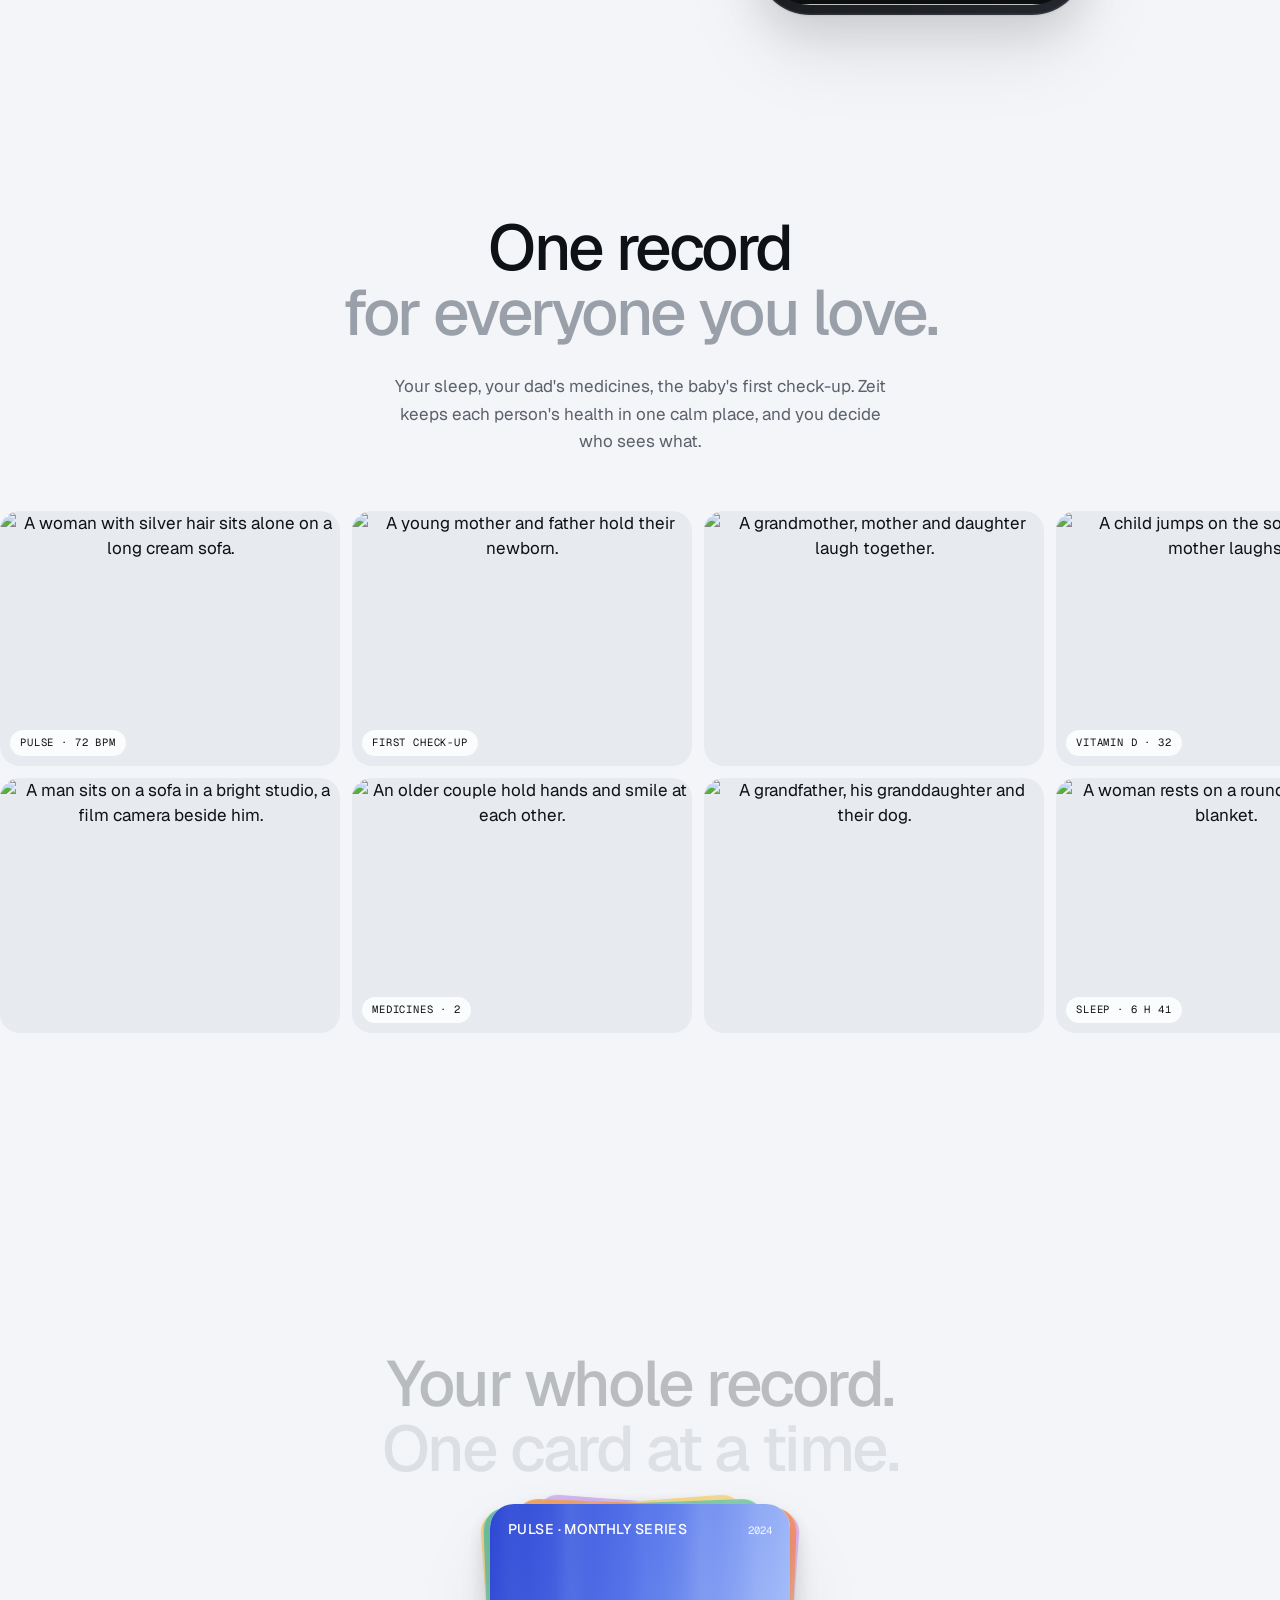
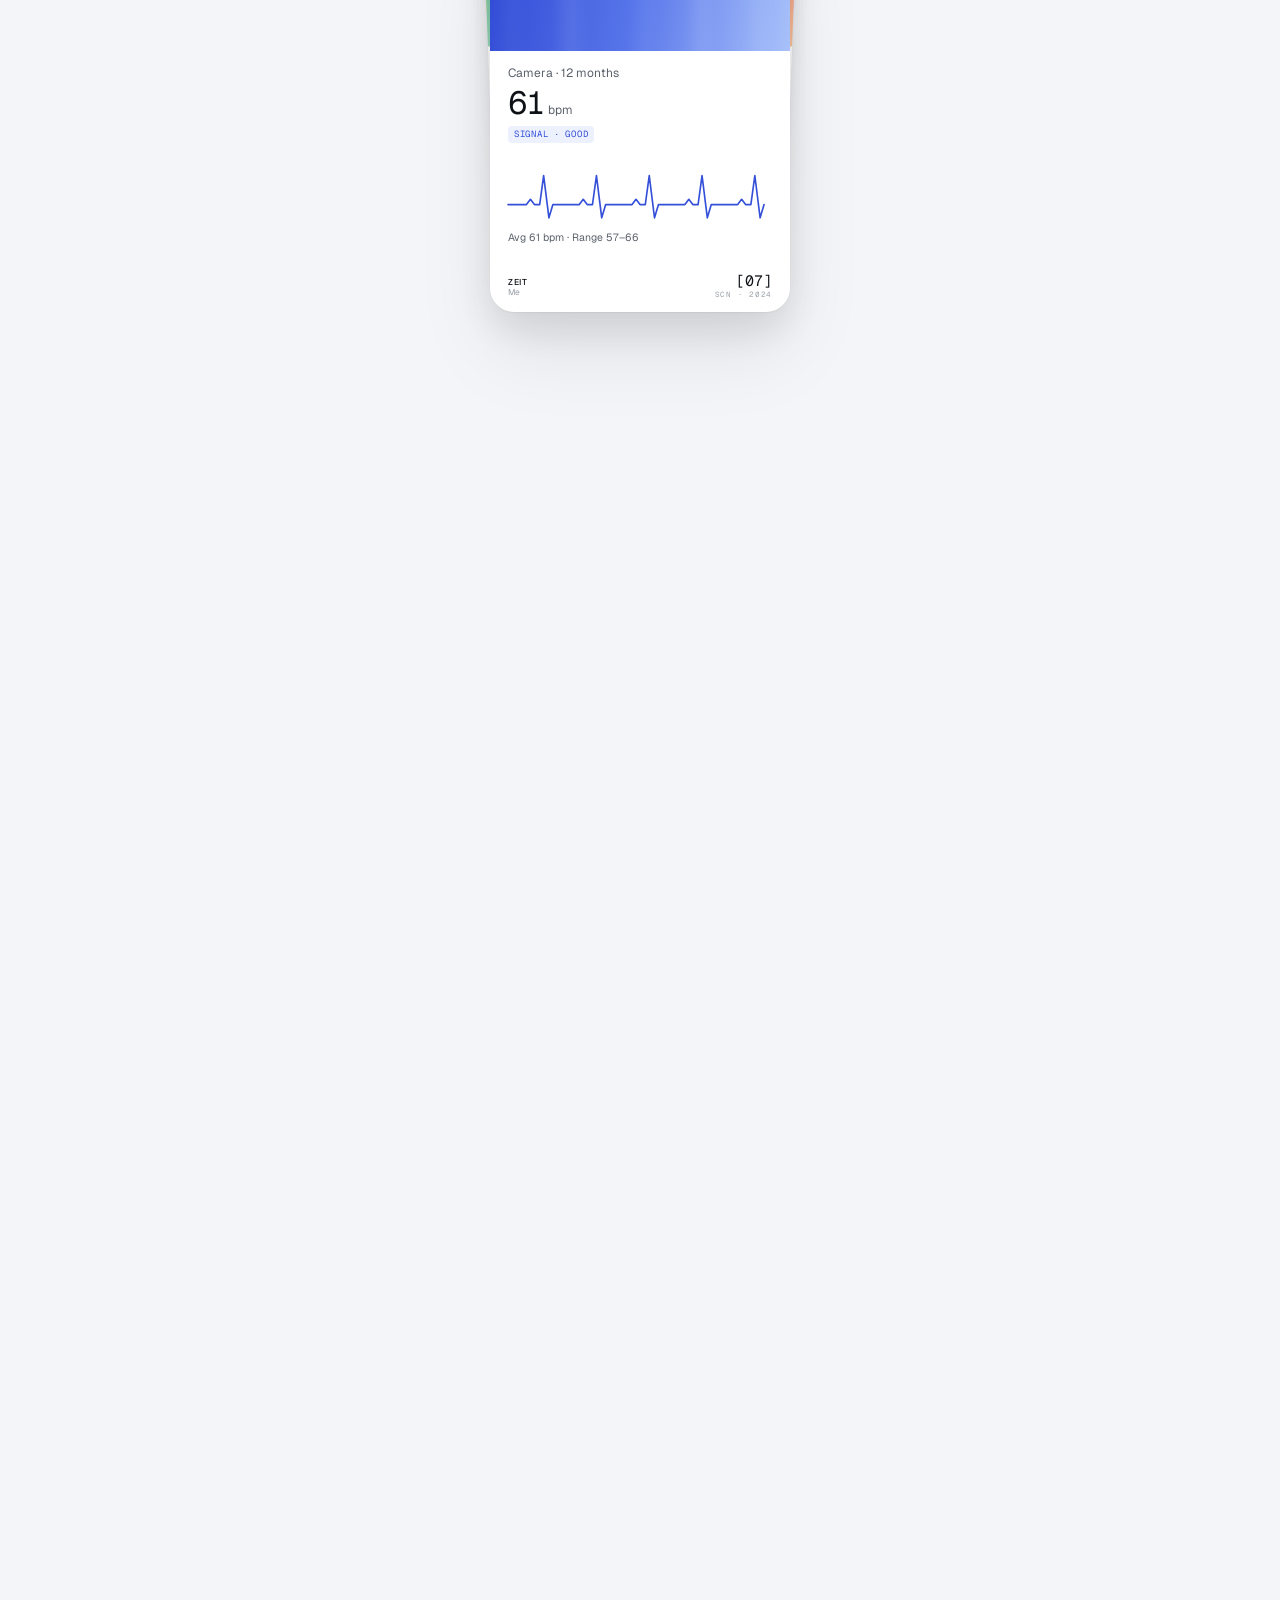
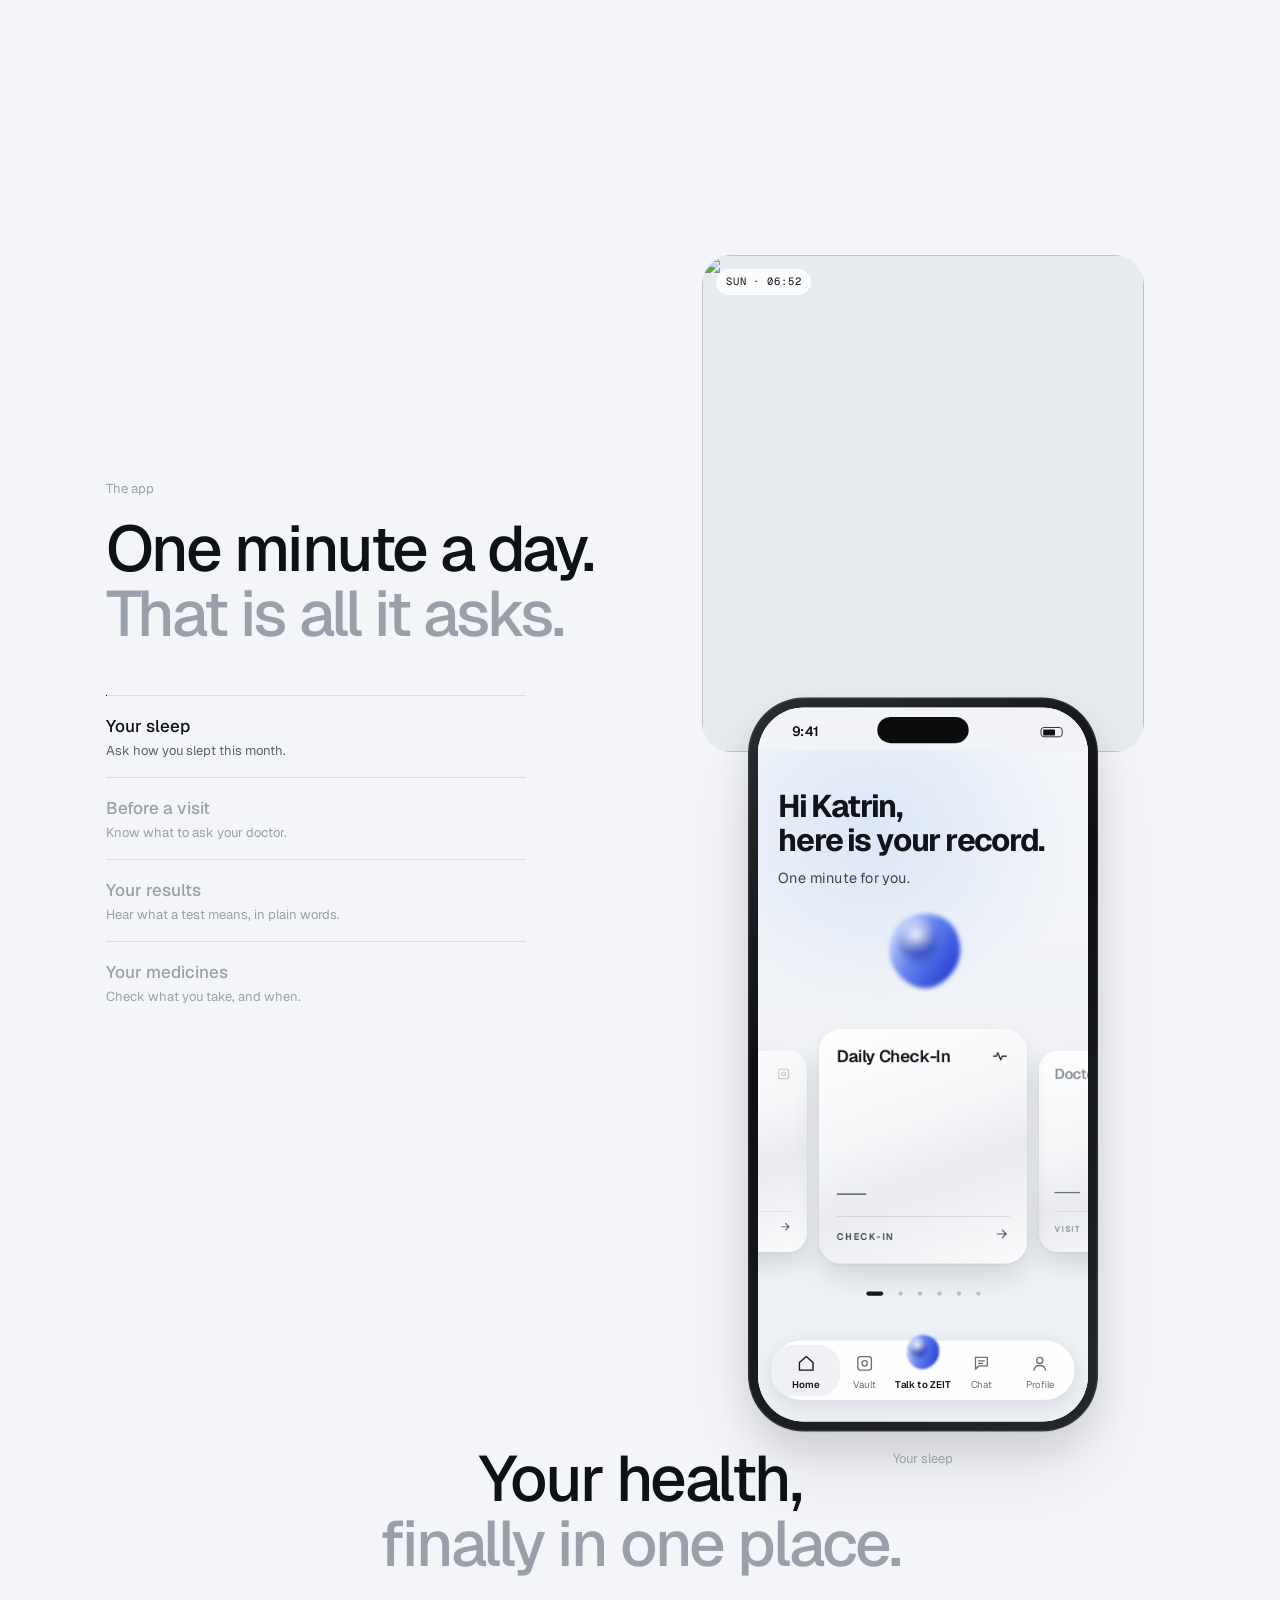
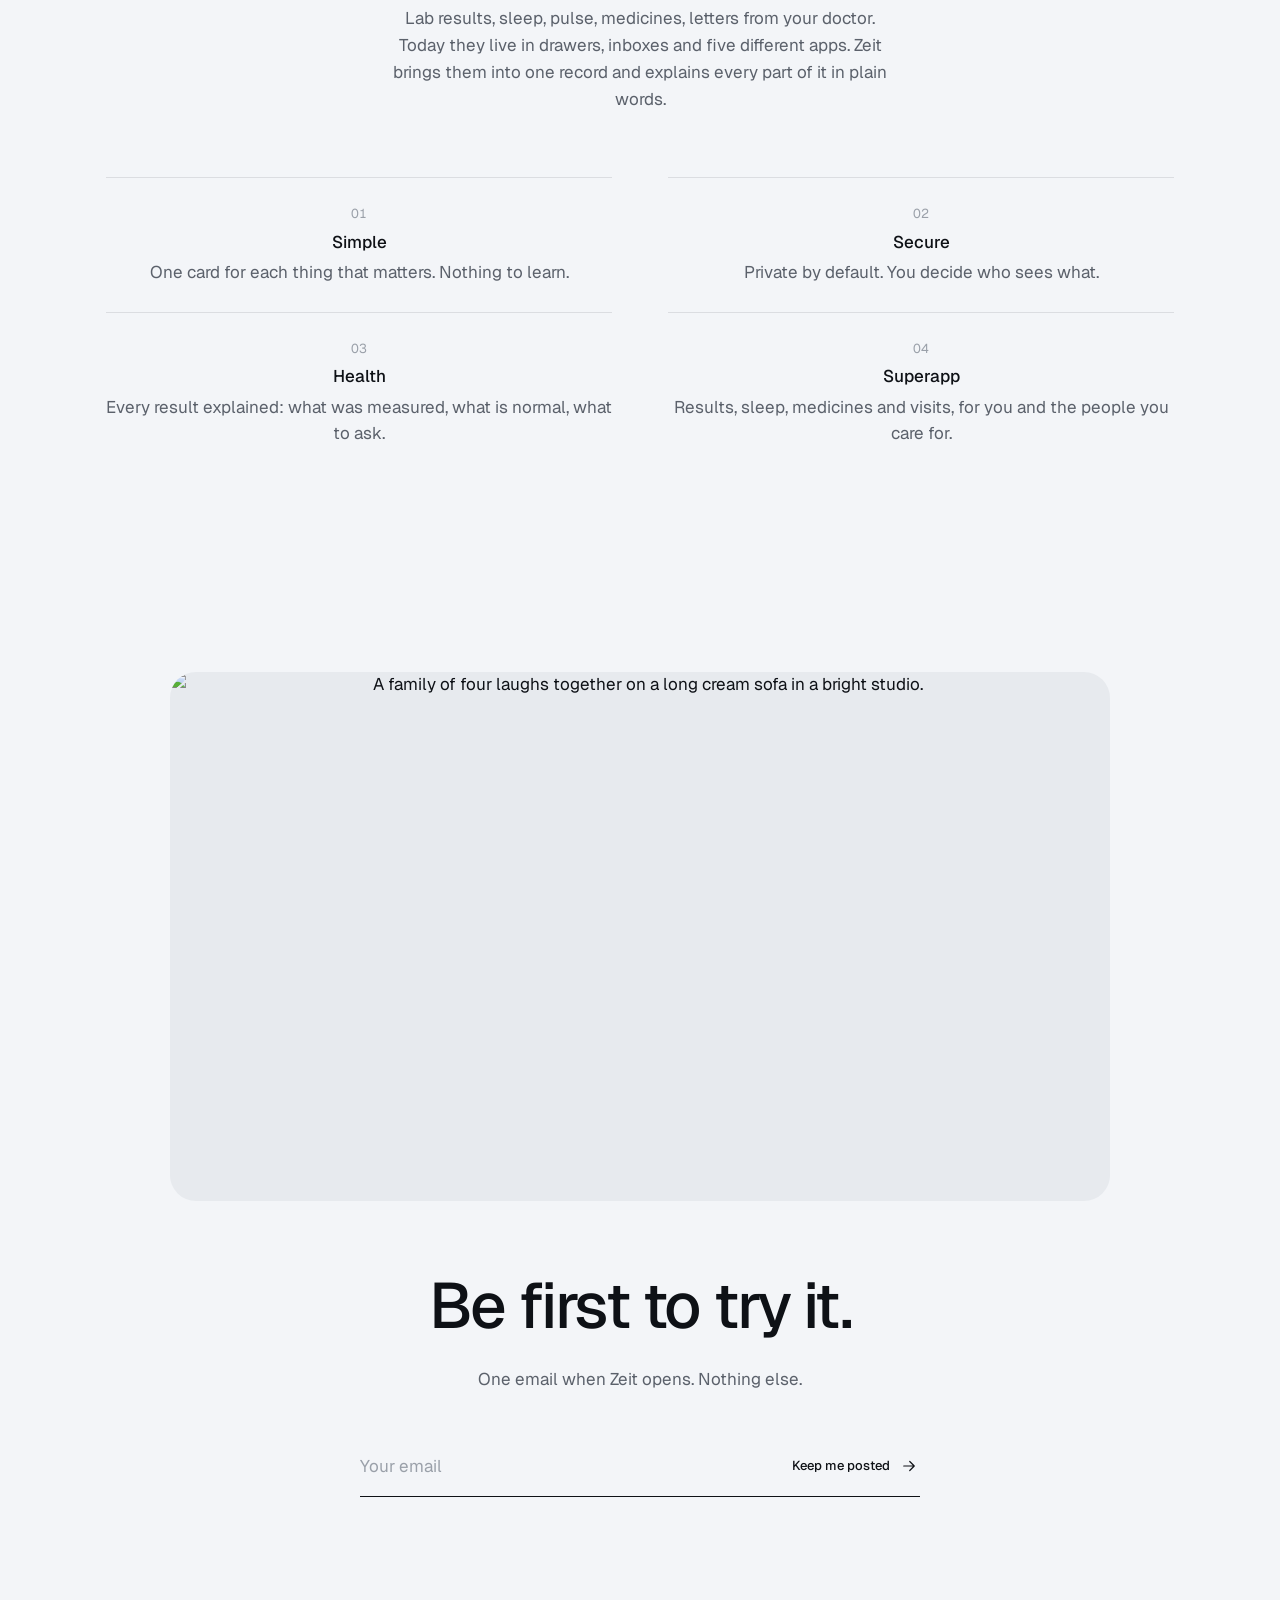
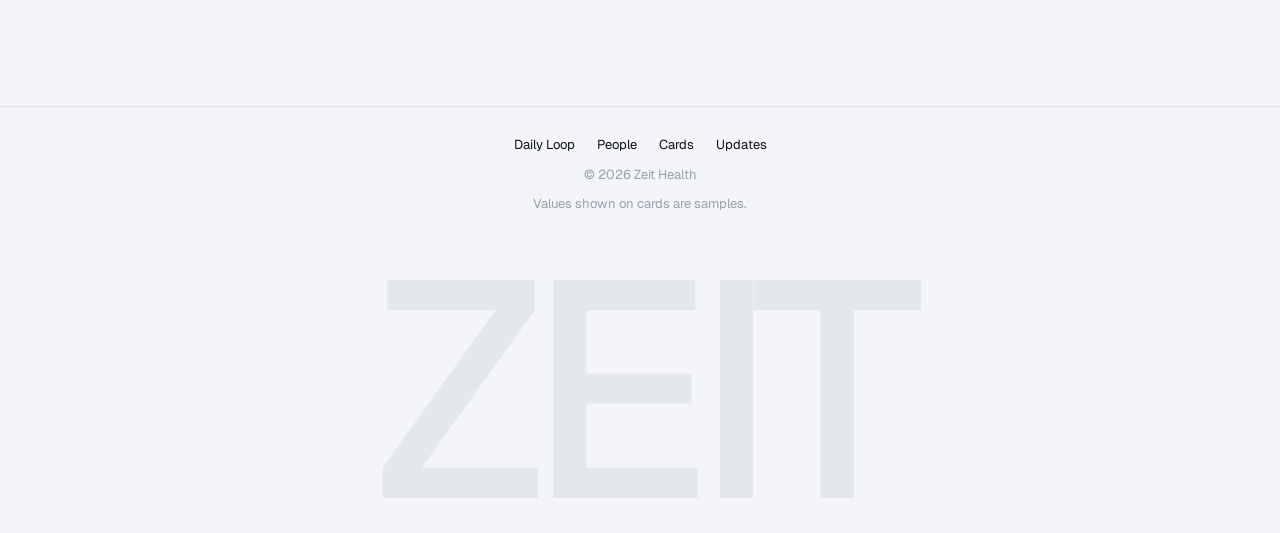
==== commit a58cbdbf: "Add The Daily Loop: the Face Scan, right under the hero The app's Face Scan screen (ZEIT.SCAN bar, o" ====
--- a/index.html
+++ b/index.html
@@ -41,6 +41,88 @@
       <p class="hero-foot" id="hero-foot"><span>Zeit Health</span><span>Scroll</span></p>
     </section>
 
+    <!-- 1a · THE DAILY LOOP: the app's Face Scan (screen copied from the app: ZEIT.SCAN bar, one-minute
+         timer, ring). It plays on a loop, a different face each time round -->
+    <section class="loop pad" id="loop" aria-labelledby="loop-h">
+      <div class="loop-copy">
+        <p class="small soft">The Daily Loop</p>
+        <h2 id="loop-h" class="h2">Your daily check-in<br /><span class="soft">takes one look.</span></h2>
+        <p class="lede">Look into your phone for a minute. Zeit reads your pulse from your face
+        and adds it to your record.</p>
+        <ol class="loop-steps" id="loop-steps">
+          <li class="on"><span class="n">01</span><b>Scan</b><span>One minute with your camera.</span></li>
+          <li><span class="n">02</span><b>Save</b><span>It lands on your Pulse card.</span></li>
+          <li><span class="n">03</span><b>Ask</b><span>Talk to ZEIT about it.</span></li>
+        </ol>
+      </div>
+      <figure class="scanner" id="scanner" aria-hidden="true">
+        <div class="sc-screen">
+          <img class="sc-face on" src="https://d8j0ntlcm91z4.cloudfront.net/user_3E20bokjy0pzJry4ZiHM9CTLOQt/hf_20261016_185441_4d771a7e-c175-4625-8382-f3144a254091_min.webp" alt="" data-bpm="62" decoding="async" />
+          <img class="sc-face" src="https://d8j0ntlcm91z4.cloudfront.net/user_3E20bokjy0pzJry4ZiHM9CTLOQt/hf_20261016_185440_7d6ffab4-d48f-4b78-9671-9dfec9160e7b_min.webp" alt="" data-bpm="68" loading="lazy" decoding="async" />
+          <img class="sc-face" src="https://d8j0ntlcm91z4.cloudfront.net/user_3E20bokjy0pzJry4ZiHM9CTLOQt/hf_20261016_185440_f6a373b5-b953-447c-9f4d-407407da6537_min.webp" alt="" data-bpm="71" loading="lazy" decoding="async" />
+          <span class="sc-veil"></span>
+          <div class="sc-bar"><span>ZEIT.SCAN</span><b id="sc-time">01:00</b></div>
+          <p class="sc-h" id="sc-h">Looking for your face</p>
+          <p class="sc-s" id="sc-s">Center your face in the frame</p>
+          <svg class="sc-ring" viewBox="0 0 300 300">
+            <circle cx="150" cy="150" r="146" fill="none" stroke="rgba(255,255,255,.35)" stroke-width="2"/>
+            <circle id="sc-arc" cx="150" cy="150" r="146" fill="none" stroke="#fff" stroke-width="3.5" stroke-linecap="round" stroke-dasharray="918" stroke-dashoffset="918" transform="rotate(-90 150 150)"/>
+          </svg>
+          <span class="sc-line" id="sc-line"></span>
+          <div class="sc-done" id="sc-done"><span>Pulse</span><b id="sc-bpm">62</b><i>bpm</i></div>
+          <p class="sc-back">Back to Home</p>
+        </div>
+      </figure>
+    </section>
+
+    <!-- 1b · PEOPLE: who the record is for. Studio photographs (Higgsfield), two rows that loop:
+         the top drifts left to right, the bottom right to left -->
+    <section class="people" id="people" aria-labelledby="people-h">
+      <div class="people-head pad">
+        <h2 id="people-h" class="h2">One record<br /><span class="soft">for everyone you love.</span></h2>
+        <p class="lede">Your sleep, your dad's medicines, the baby's first check-up. Zeit keeps each
+        person's health in one calm place, and you decide who sees what.</p>
+      </div>
+      <div class="wall" id="wall">
+      <div class="wall-row">
+        <figure class="tile"><img src="https://d8j0ntlcm91z4.cloudfront.net/user_3E20bokjy0pzJry4ZiHM9CTLOQt/hf_20261016_182908_4d1432a9-aa79-4769-9025-5315ac11afd5_min.webp" alt="A woman with silver hair sits alone on a long cream sofa." loading="lazy" decoding="async" /><span class="tag">Pulse · 72 bpm</span></figure>
+        <figure class="tile"><img src="https://d8j0ntlcm91z4.cloudfront.net/user_3E20bokjy0pzJry4ZiHM9CTLOQt/hf_20261016_182910_767a0260-06c2-4af7-b575-308c58404ec3_min.webp" alt="A young mother and father hold their newborn." loading="lazy" decoding="async" /><span class="tag">First check-up</span></figure>
+        <figure class="tile"><img src="https://d8j0ntlcm91z4.cloudfront.net/user_3E20bokjy0pzJry4ZiHM9CTLOQt/hf_20261016_182909_34c891b0-30c7-498b-a236-144d42b2d480_min.webp" alt="A grandmother, mother and daughter laugh together." loading="lazy" decoding="async" /></figure>
+        <figure class="tile"><img src="https://d8j0ntlcm91z4.cloudfront.net/user_3E20bokjy0pzJry4ZiHM9CTLOQt/hf_20261016_182908_aa3c9385-bd46-4482-9f17-08f8acd432e2_min.webp" alt="A child jumps on the sofa while his mother laughs." loading="lazy" decoding="async" /><span class="tag">Vitamin D · 32</span></figure>
+        <figure class="tile" aria-hidden="true"><img src="https://d8j0ntlcm91z4.cloudfront.net/user_3E20bokjy0pzJry4ZiHM9CTLOQt/hf_20261016_182908_4d1432a9-aa79-4769-9025-5315ac11afd5_min.webp" alt="" loading="lazy" decoding="async" /><span class="tag">Pulse · 72 bpm</span></figure>
+        <figure class="tile" aria-hidden="true"><img src="https://d8j0ntlcm91z4.cloudfront.net/user_3E20bokjy0pzJry4ZiHM9CTLOQt/hf_20261016_182910_767a0260-06c2-4af7-b575-308c58404ec3_min.webp" alt="" loading="lazy" decoding="async" /><span class="tag">First check-up</span></figure>
+        <figure class="tile" aria-hidden="true"><img src="https://d8j0ntlcm91z4.cloudfront.net/user_3E20bokjy0pzJry4ZiHM9CTLOQt/hf_20261016_182909_34c891b0-30c7-498b-a236-144d42b2d480_min.webp" alt="" loading="lazy" decoding="async" /></figure>
+        <figure class="tile" aria-hidden="true"><img src="https://d8j0ntlcm91z4.cloudfront.net/user_3E20bokjy0pzJry4ZiHM9CTLOQt/hf_20261016_182908_aa3c9385-bd46-4482-9f17-08f8acd432e2_min.webp" alt="" loading="lazy" decoding="async" /><span class="tag">Vitamin D · 32</span></figure>
+        <figure class="tile" aria-hidden="true"><img src="https://d8j0ntlcm91z4.cloudfront.net/user_3E20bokjy0pzJry4ZiHM9CTLOQt/hf_20261016_182908_4d1432a9-aa79-4769-9025-5315ac11afd5_min.webp" alt="" loading="lazy" decoding="async" /><span class="tag">Pulse · 72 bpm</span></figure>
+        <figure class="tile" aria-hidden="true"><img src="https://d8j0ntlcm91z4.cloudfront.net/user_3E20bokjy0pzJry4ZiHM9CTLOQt/hf_20261016_182910_767a0260-06c2-4af7-b575-308c58404ec3_min.webp" alt="" loading="lazy" decoding="async" /><span class="tag">First check-up</span></figure>
+        <figure class="tile" aria-hidden="true"><img src="https://d8j0ntlcm91z4.cloudfront.net/user_3E20bokjy0pzJry4ZiHM9CTLOQt/hf_20261016_182909_34c891b0-30c7-498b-a236-144d42b2d480_min.webp" alt="" loading="lazy" decoding="async" /></figure>
+        <figure class="tile" aria-hidden="true"><img src="https://d8j0ntlcm91z4.cloudfront.net/user_3E20bokjy0pzJry4ZiHM9CTLOQt/hf_20261016_182908_aa3c9385-bd46-4482-9f17-08f8acd432e2_min.webp" alt="" loading="lazy" decoding="async" /><span class="tag">Vitamin D · 32</span></figure>
+        <figure class="tile" aria-hidden="true"><img src="https://d8j0ntlcm91z4.cloudfront.net/user_3E20bokjy0pzJry4ZiHM9CTLOQt/hf_20261016_182908_4d1432a9-aa79-4769-9025-5315ac11afd5_min.webp" alt="" loading="lazy" decoding="async" /><span class="tag">Pulse · 72 bpm</span></figure>
+        <figure class="tile" aria-hidden="true"><img src="https://d8j0ntlcm91z4.cloudfront.net/user_3E20bokjy0pzJry4ZiHM9CTLOQt/hf_20261016_182910_767a0260-06c2-4af7-b575-308c58404ec3_min.webp" alt="" loading="lazy" decoding="async" /><span class="tag">First check-up</span></figure>
+        <figure class="tile" aria-hidden="true"><img src="https://d8j0ntlcm91z4.cloudfront.net/user_3E20bokjy0pzJry4ZiHM9CTLOQt/hf_20261016_182909_34c891b0-30c7-498b-a236-144d42b2d480_min.webp" alt="" loading="lazy" decoding="async" /></figure>
+        <figure class="tile" aria-hidden="true"><img src="https://d8j0ntlcm91z4.cloudfront.net/user_3E20bokjy0pzJry4ZiHM9CTLOQt/hf_20261016_182908_aa3c9385-bd46-4482-9f17-08f8acd432e2_min.webp" alt="" loading="lazy" decoding="async" /><span class="tag">Vitamin D · 32</span></figure>
+      </div>
+      <div class="wall-row rev">
+        <figure class="tile"><img src="https://d8j0ntlcm91z4.cloudfront.net/user_3E20bokjy0pzJry4ZiHM9CTLOQt/hf_20261016_182909_3c25716f-ec79-476a-b179-a7740be9893f_min.webp" alt="A man sits on a sofa in a bright studio, a film camera beside him." loading="lazy" decoding="async" /></figure>
+        <figure class="tile"><img src="https://d8j0ntlcm91z4.cloudfront.net/user_3E20bokjy0pzJry4ZiHM9CTLOQt/hf_20261016_182910_04597029-afd7-4f6f-a15a-204248d2fac3_min.webp" alt="An older couple hold hands and smile at each other." loading="lazy" decoding="async" /><span class="tag">Medicines · 2</span></figure>
+        <figure class="tile"><img src="https://d8j0ntlcm91z4.cloudfront.net/user_3E20bokjy0pzJry4ZiHM9CTLOQt/hf_20261016_182908_620d0046-70df-41b6-b5ba-7003f1b3c8fd_min.webp" alt="A grandfather, his granddaughter and their dog." loading="lazy" decoding="async" /></figure>
+        <figure class="tile"><img src="https://d8j0ntlcm91z4.cloudfront.net/user_3E20bokjy0pzJry4ZiHM9CTLOQt/hf_20261016_182909_36285366-616b-493b-9fd5-cb5413a34269_min.webp" alt="A woman rests on a round sofa under a blanket." loading="lazy" decoding="async" /><span class="tag">Sleep · 6 h 41</span></figure>
+        <figure class="tile" aria-hidden="true"><img src="https://d8j0ntlcm91z4.cloudfront.net/user_3E20bokjy0pzJry4ZiHM9CTLOQt/hf_20261016_182909_3c25716f-ec79-476a-b179-a7740be9893f_min.webp" alt="" loading="lazy" decoding="async" /></figure>
+        <figure class="tile" aria-hidden="true"><img src="https://d8j0ntlcm91z4.cloudfront.net/user_3E20bokjy0pzJry4ZiHM9CTLOQt/hf_20261016_182910_04597029-afd7-4f6f-a15a-204248d2fac3_min.webp" alt="" loading="lazy" decoding="async" /><span class="tag">Medicines · 2</span></figure>
+        <figure class="tile" aria-hidden="true"><img src="https://d8j0ntlcm91z4.cloudfront.net/user_3E20bokjy0pzJry4ZiHM9CTLOQt/hf_20261016_182908_620d0046-70df-41b6-b5ba-7003f1b3c8fd_min.webp" alt="" loading="lazy" decoding="async" /></figure>
+        <figure class="tile" aria-hidden="true"><img src="https://d8j0ntlcm91z4.cloudfront.net/user_3E20bokjy0pzJry4ZiHM9CTLOQt/hf_20261016_182909_36285366-616b-493b-9fd5-cb5413a34269_min.webp" alt="" loading="lazy" decoding="async" /><span class="tag">Sleep · 6 h 41</span></figure>
+        <figure class="tile" aria-hidden="true"><img src="https://d8j0ntlcm91z4.cloudfront.net/user_3E20bokjy0pzJry4ZiHM9CTLOQt/hf_20261016_182909_3c25716f-ec79-476a-b179-a7740be9893f_min.webp" alt="" loading="lazy" decoding="async" /></figure>
+        <figure class="tile" aria-hidden="true"><img src="https://d8j0ntlcm91z4.cloudfront.net/user_3E20bokjy0pzJry4ZiHM9CTLOQt/hf_20261016_182910_04597029-afd7-4f6f-a15a-204248d2fac3_min.webp" alt="" loading="lazy" decoding="async" /><span class="tag">Medicines · 2</span></figure>
+        <figure class="tile" aria-hidden="true"><img src="https://d8j0ntlcm91z4.cloudfront.net/user_3E20bokjy0pzJry4ZiHM9CTLOQt/hf_20261016_182908_620d0046-70df-41b6-b5ba-7003f1b3c8fd_min.webp" alt="" loading="lazy" decoding="async" /></figure>
+        <figure class="tile" aria-hidden="true"><img src="https://d8j0ntlcm91z4.cloudfront.net/user_3E20bokjy0pzJry4ZiHM9CTLOQt/hf_20261016_182909_36285366-616b-493b-9fd5-cb5413a34269_min.webp" alt="" loading="lazy" decoding="async" /><span class="tag">Sleep · 6 h 41</span></figure>
+        <figure class="tile" aria-hidden="true"><img src="https://d8j0ntlcm91z4.cloudfront.net/user_3E20bokjy0pzJry4ZiHM9CTLOQt/hf_20261016_182909_3c25716f-ec79-476a-b179-a7740be9893f_min.webp" alt="" loading="lazy" decoding="async" /></figure>
+        <figure class="tile" aria-hidden="true"><img src="https://d8j0ntlcm91z4.cloudfront.net/user_3E20bokjy0pzJry4ZiHM9CTLOQt/hf_20261016_182910_04597029-afd7-4f6f-a15a-204248d2fac3_min.webp" alt="" loading="lazy" decoding="async" /><span class="tag">Medicines · 2</span></figure>
+        <figure class="tile" aria-hidden="true"><img src="https://d8j0ntlcm91z4.cloudfront.net/user_3E20bokjy0pzJry4ZiHM9CTLOQt/hf_20261016_182908_620d0046-70df-41b6-b5ba-7003f1b3c8fd_min.webp" alt="" loading="lazy" decoding="async" /></figure>
+        <figure class="tile" aria-hidden="true"><img src="https://d8j0ntlcm91z4.cloudfront.net/user_3E20bokjy0pzJry4ZiHM9CTLOQt/hf_20261016_182909_36285366-616b-493b-9fd5-cb5413a34269_min.webp" alt="" loading="lazy" decoding="async" /><span class="tag">Sleep · 6 h 41</span></figure>
+      </div>
+      </div>
+    </section>
+
     <!-- 2 · THE CARDS: a deck that fans out into the rail as you scroll -->
     <section class="cards" id="cards" aria-labelledby="cards-h">
       <div class="cards-stage">
@@ -61,13 +143,22 @@
       <div class="product-copy">
         <p class="small soft">The app</p>
         <h2 id="product-h" class="h2">One minute a day.<br /><span class="soft">That is all it asks.</span></h2>
-        <ol class="uses" id="uses" aria-label="What you can do">
-          <li><button class="use on" type="button" aria-pressed="true"><b>Talk to ZEIT</b><span>Ask out loud. It answers from your record.</span></button></li>
-          <li><button class="use" type="button" aria-pressed="false"><b>Record a visit</b><span>Get a clear transcript of what was said.</span></button></li>
-          <li><button class="use" type="button" aria-pressed="false"><b>Face Scan</b><span>A one-minute check with your camera.</span></button></li>
-          <li><button class="use" type="button" aria-pressed="false"><b>Vault</b><span>Every letter and result in one place.</span></button></li>
+        <ol class="uses" id="uses" aria-label="What you can ask">
+          <li><button class="use on" type="button" aria-pressed="true"><b>Your sleep</b><span>Ask how you slept this month.</span></button></li>
+          <li><button class="use" type="button" aria-pressed="false"><b>Before a visit</b><span>Know what to ask your doctor.</span></button></li>
+          <li><button class="use" type="button" aria-pressed="false"><b>Your results</b><span>Hear what a test means, in plain words.</span></button></li>
+          <li><button class="use" type="button" aria-pressed="false"><b>Your medicines</b><span>Check what you take, and when.</span></button></li>
         </ol>
       </div>
+      <div class="stage" id="stage">
+        <!-- the person in the moment; changes with the use case. Decorative, so no alt text -->
+        <div class="stage-photos" id="stage-photos" aria-hidden="true">
+          <img class="on" src="https://d8j0ntlcm91z4.cloudfront.net/user_3E20bokjy0pzJry4ZiHM9CTLOQt/hf_20261016_183001_8a77396c-65cf-4fae-ae8d-816d793f7ad4_min.webp" alt="" data-tag="Sun · 06:52" loading="lazy" decoding="async" />
+          <img src="https://d8j0ntlcm91z4.cloudfront.net/user_3E20bokjy0pzJry4ZiHM9CTLOQt/hf_20261016_183001_876028e9-7376-4d0a-90d2-079ac48334d7_min.webp" alt="" data-tag="Fri · 10:12" loading="lazy" decoding="async" />
+          <img src="https://d8j0ntlcm91z4.cloudfront.net/user_3E20bokjy0pzJry4ZiHM9CTLOQt/hf_20261016_183001_c7761320-dfc0-4818-bf6b-a76709045dc1_min.webp" alt="" data-tag="Tue · 17:48" loading="lazy" decoding="async" />
+          <img src="https://d8j0ntlcm91z4.cloudfront.net/user_3E20bokjy0pzJry4ZiHM9CTLOQt/hf_20261016_183001_9dc255c4-0a87-448e-aea3-0eb02a8ed8c7_min.webp" alt="" data-tag="Daily · 08:00" loading="lazy" decoding="async" />
+          <span class="tag" id="stage-tag">Sun · 06:52</span>
+        </div>
       <figure class="phone" id="phone">
         <div class="phone-screen" id="phone-screen">
           <!-- a scripted copy of the app, laid out at its own 390 x 844 and scaled to fit:
@@ -77,16 +168,16 @@
             <div class="dev-wash"></div>
             <div class="dev-home" id="dev-home">
               <h3 class="dev-h">Hi Katrin,<br />here is your record.</h3>
-              <p class="dev-sub" id="dev-sub">One minute for you.</p>
+              <p class="dev-sub">One minute for you.</p>
               <div class="dev-orb" id="dev-orb"><canvas class="orb-canvas" data-orb="home" data-res="160"></canvas></div>
               <div class="dev-rail" id="dev-rail"></div>
               <div class="dev-dots" id="dev-dots"></div>
             </div>
             <nav class="dev-nav" id="dev-nav">
-              <span class="ni on" data-tab="home"><svg viewBox="0 0 24 24"><path d="M4 11l8-7 8 7v9H4z"/></svg>Home</span>
-              <span class="ni" data-tab="vault"><svg viewBox="0 0 24 24"><rect x="4" y="4" width="16" height="16" rx="3"/><circle cx="12" cy="12" r="3.2"/></svg>Vault</span>
+              <span class="ni on"><svg viewBox="0 0 24 24"><path d="M4 11l8-7 8 7v9H4z"/></svg>Home</span>
+              <span class="ni"><svg viewBox="0 0 24 24"><rect x="4" y="4" width="16" height="16" rx="3"/><circle cx="12" cy="12" r="3.2"/></svg>Vault</span>
               <span class="ni talk"><span class="mini-orb"><canvas class="orb-canvas" data-orb="nav" data-res="96"></canvas></span><b>Talk to ZEIT</b></span>
-              <span class="ni" data-tab="chat"><svg viewBox="0 0 24 24"><path d="M5 5h14v10H9l-4 4z"/><path d="M8.5 9h7M8.5 12h5"/></svg>Chat</span>
+              <span class="ni"><svg viewBox="0 0 24 24"><path d="M5 5h14v10H9l-4 4z"/><path d="M8.5 9h7M8.5 12h5"/></svg>Chat</span>
               <span class="ni"><svg viewBox="0 0 24 24"><circle cx="12" cy="8.5" r="3.6"/><path d="M5 20c1-4 4-5.5 7-5.5s6 1.5 7 5.5"/></svg>Profile</span>
             </nav>
             <!-- the "Start here" sheet (v4): it rises BEHIND the Home cards, so the cards float on
@@ -111,81 +202,12 @@
               <p class="dt-state" id="dt-state">Tap to talk</p>
               <p class="dt-type">Type it instead</p>
             </div>
-            <!-- ===== use-case screens, copied from the 16 Oct screen recordings ===== -->
-            <!-- Record a visit (sheet) -->
-            <div class="scr sheet-scr" id="scr-visit">
-              <span class="sx">&times;</span>
-              <span class="cancel-pill">Cancel recording</span>
-              <p class="sk">RECORD YOUR VISIT</p>
-              <p class="sh" id="v-title">Ready to record</p>
-              <p class="ssub" id="v-sub">Recording starts when you tap the button.</p>
-              <span class="rec-pill"><i></i>RECORDING</span>
-              <div class="v-orb"><canvas class="orb-canvas" data-orb="visit" data-res="200"></canvas></div>
-              <p class="v-time" id="v-time">0:00</p>
-              <p class="v-line" id="v-line">Put the phone where everyone can hear.</p>
-              <p class="v-note" id="v-note">A visit can be up to 15 minutes long.</p>
-              <div class="v-done">
-                <div class="v-flower"></div>
-                <div class="v-rows">
-                  <b>Transcript ready</b>
-                  <p><span>Recording</span><span>Stopped</span></p>
-                  <p><span>Upload</span><span>Uploaded · Original retained</span></p>
-                  <p><span>Transcript</span><span>Transcript ready</span></p>
-                  <p><span>Summary</span><span>Summary in progress</span></p>
-                </div>
-                <p class="v-said">WHAT WAS SAID</p>
-                <div class="v-seg"><span>Unknown · Segment 0</span>Hi, how are you doing?</div>
-              </div>
-              <span class="s-btn" id="v-btn">Start recording</span>
-            </div>
-
-            <!-- Face Scan: intro sheet, then the live scan -->
-            <div class="scr sheet-scr" id="scr-face">
-              <span class="sx">&times;</span>
-              <p class="sk">FACE SCAN</p>
-              <p class="sh">Face Scan</p>
-              <div class="fs-art">
-                <div class="fs-card">
-                  <b>Face Scan</b>
-                  <p>Ready for your Face Scan. Use good light and keep still. Tap Start when you're ready.</p>
-                  <p>It measures you.</p>
-                  <span class="s-btn small" id="fs-start">Start</span>
-                  <span class="fs-exit">Exit</span>
-                </div>
-              </div>
-              <span class="fs-saved">Saved scans</span>
-            </div>
-            <div class="scr scan-scr" id="scr-scan">
-              <div class="scan-cam"><div class="scan-person"></div></div>
-              <div class="scan-bar"><span>ZEIT.SCAN</span><b id="scan-time">01:00</b></div>
-              <p class="scan-h" id="scan-h">Looking for your face</p>
-              <p class="scan-s" id="scan-s">Center your face in the frame</p>
-              <svg class="scan-ring" viewBox="0 0 300 300" aria-hidden="true">
-                <circle cx="150" cy="150" r="140" fill="none" stroke="rgba(255,255,255,.35)" stroke-width="2"/>
-                <circle id="scan-arc" cx="150" cy="150" r="140" fill="none" stroke="#fff" stroke-width="3" stroke-linecap="round" stroke-dasharray="880" stroke-dashoffset="880" transform="rotate(-90 150 150)"/>
-              </svg>
-              <div class="scan-mesh" id="scan-mesh"></div>
-              <p class="scan-back">Back to Home</p>
-            </div>
-
-            <!-- Vault (tab) -->
-            <div class="scr tab-scr" id="scr-vault">
-              <p class="t-h">Vault</p>
-              <span class="add-doc">Add a document</span>
-              <div class="chips"><i class="on">List</i><i>Visits</i><i>Face Scans</i><i>Check-ins</i><i>General</i></div>
-              <div class="docs" id="docs">
-                <div class="doc"><p class="doc-t"><span class="doc-i"></span>Lab result of 13 Oct 2026</p><div class="page"><em>READ</em><b>Laboratory report</b><i></i><i></i><i class="s"></i><i></i><i class="s"></i></div></div>
-                <div class="doc"><p class="doc-t"><span class="doc-i"></span>Doctor's letter, uploaded 16 Oct 2026 · 2 pages</p><p class="doc-m">No date · uploaded 16 Oct 2026</p><div class="page"><em>READ</em><b>Discharge summary</b><i></i><i class="s"></i><i></i><i></i><i class="s"></i></div></div>
-                <div class="doc"><p class="doc-t"><span class="doc-i"></span>Doctor's letter</p><p class="doc-m">No date · uploaded 16 Oct 2026</p><div class="page"><em>READ</em><b>Clinical letter</b><i></i><i></i><i class="s"></i><i></i></div></div>
-                <div class="doc"><p class="doc-t"><span class="doc-i"></span>Visit recording · 16 Oct 2026</p><p class="doc-m">Transcript · 7 seconds</p><div class="page"><em>READ</em><b>What was said</b><i></i><i class="s"></i><i></i></div></div>
-              </div>
-            </div>
-
             <span class="dev-finger" id="dev-finger"></span>
           </div>
         </div>
-        <figcaption class="phone-cap small soft" id="phone-cap" aria-live="polite">Talk to ZEIT</figcaption>
+        <figcaption class="phone-cap small soft" id="phone-cap" aria-live="polite">Your sleep</figcaption>
       </figure>
+      </div>
     </section>
 
     <!-- 4 · ABOUT -->
@@ -206,6 +228,9 @@
 
     <!-- 5 · OPT-IN -->
     <section class="updates pad" id="updates" aria-labelledby="updates-h">
+      <figure class="shot">
+        <div class="shot-ph"><img src="https://d8j0ntlcm91z4.cloudfront.net/user_3E20bokjy0pzJry4ZiHM9CTLOQt/hf_20261016_183001_d64b5c52-3199-443d-9c94-8a950d520501_min.webp" alt="A family of four laughs together on a long cream sofa in a bright studio." loading="lazy" decoding="async" /></div>
+      </figure>
       <h2 id="updates-h" class="h2">Be first to try it.</h2>
       <p class="lede">One email when Zeit opens. Nothing else.</p>
       <form class="optin-form" id="optin" novalidate>
@@ -225,6 +250,8 @@
   <footer class="footer pad">
     <div class="foot-row small">
       <nav class="foot-links" aria-label="Footer">
+        <a href="#loop">Daily Loop</a>
+        <a href="#people">People</a>
         <a href="#cards">Cards</a>
         <a href="#updates">Updates</a>
       </nav>
--- a/styles.css
+++ b/styles.css
@@ -1,4 +1,8 @@
-/* Zeit Health — website v3.
+/* Zeit Health — website v1 [imagery led], built on v10. It adds people: studio photographs made with
+   Higgsfield, in one look (pale studio, cream boucle, cream knitwear), so the page shows who
+   the record is for. The photos sit on the same off-white as the page, so they melt into it.
+
+   Earlier notes, v3:
    Direction: quiet and expensive. One typeface family (Geist, with Geist Mono for the card
    system), four text sizes, medium weights, a lot of air. Colour lives only in the orb and
    inside the cards; everything else is ink on a cool off-white.
@@ -105,6 +109,81 @@
 .js .hero-orb { opacity: 0; }
 .js .hero-orb.in { opacity: calc(.9 * var(--fade, 1)); transition: opacity 1.8s ease .3s; }
 .js .hero-orb.in.settled { transition: none; }
+
+/* ---- 1a · the daily loop: the app's Face Scan screen in a phone frame, sized in container
+   units so the whole screen scales as one picture ---- */
+.loop { padding-top: 24px; padding-bottom: var(--section); display: grid; gap: 56px; justify-items: center; }
+.loop-copy { text-align: center; }
+.loop-copy .small { margin: 0 0 18px; }
+.loop-steps { list-style: none; margin: 40px auto 0; padding: 0; display: grid; grid-template-columns: repeat(3, 1fr); column-gap: 16px; max-width: 520px; text-align: left; }
+.loop-steps li { position: relative; padding-top: 14px; border-top: 1px solid var(--hairline); color: var(--ink-3); transition: color .4s ease; }
+.loop-steps li::before { content: ""; position: absolute; left: 0; top: -1px; height: 1px; width: 0; background: var(--ink); transition: width .6s var(--ease); }
+.loop-steps li.on { color: var(--ink); }
+.loop-steps li.on::before { width: 100%; }
+.loop-steps .n { display: block; font-family: var(--mono); font-size: 11px; color: var(--ink-3); }
+.loop-steps b { display: block; margin-top: 4px; font-size: var(--t-body); font-weight: 500; }
+.loop-steps li > span:last-child { display: block; margin-top: 2px; font-size: var(--t-small); line-height: 1.4; }
+.loop-steps li.on > span:last-child { color: var(--ink-2); }
+
+.scanner {
+  margin: 0; width: min(74vw, 330px); padding: 10px; border-radius: 54px;
+  background: linear-gradient(145deg, #2a2d33, #0d0f12 40%, #24272d);
+  box-shadow: inset 0 0 0 1.5px rgba(255,255,255,.08), var(--e2);
+}
+.sc-screen { position: relative; aspect-ratio: 390 / 844; border-radius: 44px; overflow: hidden; background: #0d0e10; container-type: inline-size; color: #fff; }
+.sc-face { position: absolute; inset: 0; width: 100%; height: 100%; object-fit: cover; object-position: center 30%; opacity: 0; transform: scale(1.06); transition: opacity 1s ease, transform 12s ease-out; }
+.sc-face.on { opacity: 1; transform: none; }
+/* the camera view darkens outside the ring, as in the app */
+.sc-veil { position: absolute; inset: 0; background:
+  radial-gradient(circle 37cqw at 50% 85cqw, transparent 98%, rgba(10, 11, 13, .55) 100%),
+  linear-gradient(rgba(10, 11, 13, .35), transparent 30%); }
+.sc-bar { position: absolute; left: 6cqw; right: 6cqw; top: 11cqw; height: 14cqw; border-radius: 8cqw; background: linear-gradient(#fff, #e9eaed); color: var(--ink);
+  display: flex; align-items: center; justify-content: space-between; padding: 0 3cqw 0 5cqw; }
+.sc-bar span { font-size: 3cqw; font-weight: 600; letter-spacing: .26em; }
+.sc-bar b { padding: 1.6cqw 3cqw; border-radius: 4cqw; background: #3a3c40; color: #d9dade; font-size: 3.6cqw; font-weight: 500; font-variant-numeric: tabular-nums; }
+.sc-h { position: absolute; left: 0; right: 0; top: 29cqw; margin: 0; text-align: center; font-size: 6cqw; font-weight: 600; letter-spacing: -0.01em; text-shadow: 0 1px 12px rgba(0,0,0,.25); }
+.sc-s { position: absolute; left: 0; right: 0; top: 37.5cqw; margin: 0; text-align: center; font-size: 3.8cqw; color: rgba(255,255,255,.8); text-shadow: 0 1px 10px rgba(0,0,0,.3); }
+.sc-ring { position: absolute; left: 12cqw; top: 47cqw; width: 76cqw; height: 76cqw; }
+.sc-line { position: absolute; left: 22cqw; right: 22cqw; top: 53cqw; height: 2px; border-radius: 2px; opacity: 0;
+  background: linear-gradient(90deg, transparent, rgba(255,255,255,.9), transparent); box-shadow: 0 0 14px rgba(255,255,255,.6); }
+.sc-line.on { opacity: 1; animation: sc-sweep 2.4s ease-in-out infinite alternate; }
+@keyframes sc-sweep { to { transform: translateY(62cqw); } }
+.sc-done { position: absolute; left: 50%; top: 136cqw; transform: translate(-50%, 8px); opacity: 0; transition: opacity .5s ease, transform .6s var(--ease);
+  display: flex; align-items: baseline; gap: 1.6cqw; padding: 3cqw 6cqw; border-radius: 10cqw;
+  background: rgba(255,255,255,.9); color: var(--ink); -webkit-backdrop-filter: blur(10px); backdrop-filter: blur(10px); white-space: nowrap; }
+.sc-done.on { opacity: 1; transform: translate(-50%, 0); }
+.sc-done span { font-size: 3.4cqw; color: var(--ink-2); margin-right: 1cqw; }
+.sc-done b { font-size: 10cqw; font-weight: 500; letter-spacing: -0.04em; line-height: 1; font-variant-numeric: tabular-nums; }
+.sc-done i { font-style: normal; font-size: 3.6cqw; color: var(--ink-2); }
+.sc-back { position: absolute; left: 0; right: 0; bottom: 10cqw; margin: 0; text-align: center; font-size: 3.8cqw; color: rgba(255,255,255,.6); }
+
+/* ---- 1b · people: a slow wall of studio photographs, two rows drifting opposite ways ---- */
+.people { padding-top: 24px; padding-bottom: var(--section); text-align: center; overflow: hidden; }
+.people-head { max-width: 1180px; margin: 0 auto; }
+.wall { margin-top: 56px; display: grid; gap: 12px; }
+/* each row holds its set of tiles four times (wider than any screen); sliding by half its
+   width loops without a seam. Top row runs left to right, bottom row right to left */
+.wall-row { display: flex; width: max-content; animation: wall-loop var(--dur, 80s) linear infinite; }
+.wall-row:first-child { animation-direction: reverse; }
+.wall-row.rev { animation-direction: normal; --dur: 95s; }
+@keyframes wall-loop { from { transform: translateX(0); } to { transform: translateX(-50%); } }
+.tile {
+  position: relative; flex: none; width: var(--tw, 252px); aspect-ratio: 4 / 3; margin: 0 12px 0 0;
+  border-radius: 20px; overflow: hidden; background: #e7eaee;
+}
+.tile img, .shot-ph img { display: block; width: 100%; height: 100%; object-fit: cover; }
+.tag {
+  position: absolute; left: 10px; bottom: 10px; z-index: 1;
+  font-family: var(--mono); font-size: 10.5px; letter-spacing: .08em; text-transform: uppercase;
+  padding: 5px 10px; border-radius: 999px; color: var(--ink);
+  background: rgba(255, 255, 255, .84); -webkit-backdrop-filter: blur(8px); backdrop-filter: blur(8px);
+}
+
+/* ---- photographs inside sections: one wide frame, caption underneath ---- */
+.shot { margin: 56px auto 0; max-width: 940px; }
+.shot-ph { position: relative; aspect-ratio: 3 / 2; border-radius: 26px; overflow: hidden; background: #e7eaee; }
+.shot figcaption { margin-top: 14px; }
+.updates .shot { margin: 0 auto 72px; }
 
 /* ---- 2 · the cards: pinned while the deck fans out ---- */
 .cards { position: relative; height: 230vh; height: 230svh; }
@@ -231,6 +310,17 @@
 .phone-screen { position: relative; aspect-ratio: 390 / 844; border-radius: 46px; overflow: hidden; background: #eef1f6; }
 .phone-cap { position: absolute; left: 0; right: 0; bottom: -36px; margin: 0; text-align: center; }
 
+/* the phone stands in front of a photograph of someone in that moment; the photo changes
+   with the use case */
+.stage { --pw: min(78vw, 350px); position: relative; width: 100%; display: flex; flex-direction: column; align-items: center; padding-top: calc(var(--pw) * .62); }
+.stage-photos { position: absolute; top: 0; left: 0; right: 0; height: calc(var(--pw) * 1.42); border-radius: 30px; overflow: hidden; background: #e7eaee; }
+.stage-photos img {
+  position: absolute; inset: 0; width: 100%; height: 100%; object-fit: cover; object-position: center 22%;
+  opacity: 0; transform: scale(1.05); transition: opacity 1.1s var(--ease), transform 7s ease-out;
+}
+.stage-photos img.on { opacity: 1; transform: none; }
+.stage-photos .tag { left: 14px; top: 14px; bottom: auto; }
+
 /* ---- the app replica: built at the app's own 390 x 844, scaled by script to fit ---- */
 .dev {
   position: absolute; left: 0; top: 0; width: 390px; height: 844px; transform-origin: 0 0;
@@ -239,7 +329,7 @@
   --spring: cubic-bezier(.2, .9, .25, 1);
 }
 .dev-status {
-  position: absolute; inset: 0 0 auto 0; z-index: 25; height: 50px;
+  position: absolute; inset: 0 0 auto 0; z-index: 6; height: 50px;
   display: flex; align-items: center; justify-content: space-between; padding: 8px 30px 0 40px;
   font-size: 16px; font-weight: 600; background: #f1f3f6;
 }
@@ -278,7 +368,7 @@
 .dev-dots i.on { width: 20px; border-radius: 3px; background: #14171c; }
 
 .dev-nav {
-  position: absolute; left: 16px; right: 16px; bottom: 26px; height: 70px; z-index: 13;
+  position: absolute; left: 16px; right: 16px; bottom: 26px; height: 70px; z-index: 4;
   display: grid; grid-template-columns: repeat(5, 1fr); align-items: end;
   padding: 0 6px 10px; border-radius: 36px; background: rgba(255,255,255,.96);
   box-shadow: 0 6px 24px rgba(12,14,18,.10);
@@ -318,94 +408,6 @@
 .dt-type { position: absolute; left: 0; right: 0; bottom: 48px; margin: 0; font-size: 14px; color: #8c929b; }
 .w-in { opacity: 0; animation: wIn .35s ease forwards; }
 @keyframes wIn { from { opacity: 0; filter: blur(3px); } to { opacity: 1; filter: none; } }
-/* ===== use-case screens (from the 16 Oct recordings) ===== */
-.scr { position: absolute; left: 0; right: 0; bottom: 0; overflow: hidden; }
-/* sheets rise from the bottom over everything, with a close button */
-.sheet-scr {
-  top: 50px; z-index: 20; background: #f7f8fa; padding: 0 26px; text-align: center;
-  transform: translateY(102%); transition: transform .45s cubic-bezier(.2,.9,.2,1);
-}
-.sheet-scr.on { transform: none; }
-.sx { position: absolute; right: 22px; top: 22px; width: 44px; height: 44px; border-radius: 50%; background: #fff; box-shadow: 0 2px 10px rgba(12,14,18,.1); display: flex; align-items: center; justify-content: center; font-size: 24px; color: #3d424b; }
-.sk { margin: 52px 0 0; font-size: 12px; font-weight: 600; letter-spacing: .14em; color: #3d424b; }
-.sh { margin: 4px 0 0; font-size: 26px; font-weight: 600; letter-spacing: -0.02em; }
-.ssub { margin: 10px auto 0; max-width: 230px; font-size: 14px; line-height: 1.4; color: #5b616b; }
-.s-btn { position: absolute; left: 26px; right: 26px; bottom: 44px; height: 58px; border-radius: 14px; background: #111318; color: #fff; display: flex; align-items: center; justify-content: center; gap: 12px; font-size: 18px; font-weight: 600; transition: transform .15s ease; }
-.s-btn.press, .press { transform: scale(.97); }
-/* tabs sit under the nav and crossfade */
-.tab-scr { top: 50px; z-index: 12; background: linear-gradient(#f4f6f9, #eef1f5); padding: 0 22px; opacity: 0; transition: opacity .35s ease; }
-.tab-scr.on { opacity: 1; }
-.ni { transition: color .25s ease; }
-.ni.on::before { transition: opacity .25s ease; }
-
-/* -- Record a visit -- */
-.cancel-pill { position: absolute; left: 18px; top: 18px; padding: 10px 16px; border-radius: 22px; background: #fff; box-shadow: 0 4px 14px rgba(12,14,18,.1); font-size: 15px; font-weight: 500; opacity: 0; transition: opacity .3s ease; }
-.rec-pill { display: inline-flex; align-items: center; gap: 9px; margin-top: 14px; padding: 7px 14px; border-radius: 16px; border: 1px solid rgba(17,19,24,.1); background: #fff; font-size: 12px; font-weight: 600; letter-spacing: .12em; opacity: 0; transition: opacity .3s ease; }
-.rec-pill i { width: 7px; height: 7px; border-radius: 50%; background: #111318; animation: blink 1.2s ease-in-out infinite; }
-@keyframes blink { 50% { opacity: .25; } }
-.v-orb { position: relative; width: 156px; height: 156px; margin: 22px auto 0; filter: blur(3px); }
-.v-time { margin: 18px 0 0; font-size: 34px; font-weight: 600; font-variant-numeric: tabular-nums; letter-spacing: -0.02em; }
-.v-line { margin: 10px 0 0; font-size: 15px; color: #3d424b; transition: opacity .3s ease; }
-.v-note { margin: 6px 0 0; font-size: 13px; color: #6b717a; }
-#scr-visit.rec .cancel-pill, #scr-visit.rec .rec-pill { opacity: 1; }
-#scr-visit.rec .v-line { font-weight: 600; color: #111318; font-size: 16px; }
-.v-done { position: absolute; left: 22px; right: 22px; top: 210px; opacity: 0; pointer-events: none; transition: opacity .4s ease; text-align: left; }
-#scr-visit.done .v-done { opacity: 1; }
-#scr-visit.done .v-orb, #scr-visit.done .v-time, #scr-visit.done .v-line, #scr-visit.done .v-note, #scr-visit.done .s-btn, #scr-visit.done .rec-pill { opacity: 0; transition: opacity .3s ease; }
-.v-flower { width: 34px; height: 34px; margin: 0 auto 22px; border-radius: 50%; background: radial-gradient(circle at 35% 35%, #c7d4fb, #3c59de 70%); box-shadow: 0 0 0 6px rgba(60,89,222,.08); }
-.v-rows { background: #fff; border-radius: 16px; padding: 14px 16px; box-shadow: 0 2px 10px rgba(12,14,18,.05); }
-.v-rows b { display: block; font-size: 14px; margin-bottom: 6px; }
-.v-rows p { display: flex; justify-content: space-between; gap: 10px; margin: 0; padding: 7px 0; font-size: 13px; color: #3d424b; }
-.v-rows p span:last-child { color: #111318; text-align: right; }
-.v-said { margin: 18px 0 8px; font-size: 11px; font-weight: 600; letter-spacing: .12em; color: #6b717a; }
-.v-seg { background: #fff; border-radius: 12px; padding: 10px 12px; font-size: 14px; border: 1px solid rgba(17,19,24,.08); }
-.v-seg span { display: block; font-size: 10.5px; letter-spacing: .06em; text-transform: uppercase; color: #8c929b; margin-bottom: 3px; }
-
-/* -- Face Scan -- */
-.fs-art { position: relative; margin: 26px -6px 0; height: 520px; border-radius: 6px; overflow: hidden;
-  background: radial-gradient(70% 50% at 20% 30%, #c9d6ee, transparent 70%), radial-gradient(60% 50% at 85% 75%, #f3d6bd, transparent 70%), linear-gradient(160deg, #dfe5ef, #ece6df); }
-.fs-card { position: absolute; left: 20px; right: 20px; bottom: 16px; padding: 22px 20px 18px; border-radius: 20px; background: rgba(255,255,255,.88); text-align: left; }
-.fs-card b { display: block; font-size: 21px; font-weight: 600; }
-.fs-card p { margin: 8px 0 0; font-size: 15px; line-height: 1.42; color: #4d525c; }
-.s-btn.small { position: relative; left: auto; right: auto; bottom: auto; margin-top: 18px; height: 54px; border-radius: 27px; font-size: 16px; }
-.fs-exit { display: block; text-align: center; margin-top: 14px; font-size: 16px; font-weight: 500; }
-.fs-saved { position: absolute; left: 22px; right: 22px; bottom: 26px; height: 44px; border-radius: 14px; background: #fff; border: 1px solid rgba(17,19,24,.08); display: flex; align-items: center; justify-content: center; font-size: 15px; }
-.scan-scr { top: 50px; z-index: 21; background: #0d0e10; opacity: 0; transition: opacity .4s ease; padding: 12px; }
-.scan-scr.on { opacity: 1; }
-.scan-cam { position: absolute; inset: 12px; border-radius: 30px; overflow: hidden;
-  background: radial-gradient(60% 40% at 25% 35%, #6e6252, transparent 70%), radial-gradient(70% 50% at 80% 20%, #a4937a, transparent 70%), linear-gradient(170deg, #5d5446, #2c2925 60%, #1c1b19); }
-.scan-person { position: absolute; left: 50%; top: 40%; width: 190px; height: 420px; margin-left: -95px; filter: blur(14px); opacity: .85;
-  background: radial-gradient(48px 62px at 50% 70px, #8a6f5c 0 98%, transparent 100%), radial-gradient(130px 170px at 50% 330px, #2d3446 0 98%, transparent 100%); }
-.scan-bar { position: absolute; left: 26px; right: 26px; top: 26px; height: 58px; border-radius: 30px; background: linear-gradient(#fff, #e9eaed); display: flex; align-items: center; justify-content: space-between; padding: 0 12px 0 20px; }
-.scan-bar span { font-size: 12px; font-weight: 600; letter-spacing: .26em; }
-.scan-bar b { padding: 7px 12px; border-radius: 16px; background: #3a3c40; color: #d9dade; font-size: 14px; font-weight: 500; font-variant-numeric: tabular-nums; }
-.scan-h { position: absolute; left: 0; right: 0; top: 118px; margin: 0; text-align: center; color: #fff; font-size: 23px; font-weight: 600; letter-spacing: -0.01em; transition: opacity .3s ease; }
-.scan-s { position: absolute; left: 0; right: 0; top: 152px; margin: 0; text-align: center; color: rgba(255,255,255,.7); font-size: 15px; transition: opacity .3s ease; }
-.scan-ring { position: absolute; left: 45px; top: 205px; width: 300px; height: 300px; }
-#scan-arc { transition: stroke-dashoffset 1s ease; }
-.scan-mesh { position: absolute; left: 120px; top: 270px; width: 150px; height: 170px; opacity: 0; transition: opacity .5s ease;
-  background-image: radial-gradient(circle, rgba(255,255,255,.9) 1.4px, transparent 1.6px); background-size: 37px 42px;
-  -webkit-mask: radial-gradient(50% 50% at 50% 50%, #000 60%, transparent 100%); mask: radial-gradient(50% 50% at 50% 50%, #000 60%, transparent 100%); }
-.scan-mesh.on { opacity: 1; }
-.scan-back { position: absolute; left: 0; right: 0; bottom: 46px; margin: 0; text-align: center; color: rgba(255,255,255,.55); font-size: 15px; }
-
-/* -- Vault -- */
-.t-h { margin: 34px 0 0; font-size: 32px; font-weight: 700; letter-spacing: -0.03em; }
-.add-doc { display: inline-block; margin-top: 8px; padding: 13px 18px; border-radius: 14px; background: #1c2a4c; color: #fff; font-size: 17px; font-weight: 600; }
-.chips { display: flex; gap: 22px; margin: 22px -22px 0 0; padding: 4px; border-radius: 14px; background: rgba(255,255,255,.6); white-space: nowrap; overflow: hidden; }
-.chips i { font-style: normal; font-size: 15px; color: #3d424b; padding: 8px 10px; margin: -2px -10px; }
-.chips i.on { border: 1px solid #1c2a4c; border-radius: 10px; background: #fff; color: #111318; font-weight: 600; margin-right: 0; }
-.docs { position: relative; margin-top: 16px; height: 520px; }
-.doc { position: absolute; left: 6px; right: 6px; height: 300px; border-radius: 20px; background: #fff; box-shadow: 0 -2px 12px rgba(12,14,18,.06), 0 4px 18px rgba(12,14,18,.06); padding: 14px 18px; transition: transform .7s cubic-bezier(.2,.9,.25,1), opacity .5s ease; }
-.doc-t { display: flex; gap: 10px; align-items: flex-start; justify-content: center; margin: 0; font-size: 15px; font-weight: 600; line-height: 1.3; text-align: center; }
-.doc-i { flex: none; width: 24px; height: 24px; border-radius: 7px; background: #fbe7e7; box-shadow: inset 0 0 0 7px #fbe7e7, inset 0 0 0 9px #e9a1a1; }
-.doc-m { margin: 4px 0 0; font-size: 13px; color: #6b717a; }
-.page { position: relative; margin-top: 12px; padding: 12px 12px 0; border-top: 1px solid rgba(17,19,24,.08); }
-.page em { display: inline-block; font-style: normal; font-size: 10px; font-weight: 700; color: #3c59de; background: #e5ecfd; padding: 2px 6px; border-radius: 4px; }
-.page b { display: block; margin: 8px 0 6px; font-size: 11px; }
-.page i { display: block; height: 4px; margin: 6px 0; border-radius: 2px; background: #e6e8ec; }
-.page i.s { width: 60%; }
-
 /* the v4 sheet, unchanged */
 .dev-scrim { position: absolute; inset: 0; z-index: 7; background: rgba(12,14,18,.35); opacity: 0; pointer-events: none; transition: opacity .3s ease; }
 .dev-scrim.on { opacity: 1; }
@@ -424,7 +426,7 @@
 .ds-link { position: absolute; left: 0; right: 0; bottom: 30px; text-align: center; font-size: 15px; color: #3d424b; }
 
 .dev-finger {
-  position: absolute; z-index: 30; width: 46px; height: 46px; margin: -23px 0 0 -23px; border-radius: 50%;
+  position: absolute; z-index: 9; width: 46px; height: 46px; margin: -23px 0 0 -23px; border-radius: 50%;
   background: rgba(17,19,24,.16); box-shadow: 0 0 0 1.5px rgba(255,255,255,.75), 0 4px 14px rgba(12,14,18,.12);
   opacity: 0; transform: scale(.7); pointer-events: none;
   transition: opacity .18s ease, transform .18s ease;
@@ -539,6 +541,12 @@
   .pillars li { border-top: 1px solid var(--hairline); border-bottom: 0; }
   .cards-head { max-width: 1180px; margin: 0 auto; width: 100%; }
   .sheet { left: 50%; right: auto; width: 460px; margin-left: -230px; }
+  .tile { --tw: 340px; }
+  .loop { grid-template-columns: 1fr 1fr; align-items: center; max-width: 1180px; margin: 0 auto; }
+  .loop-copy { text-align: left; }
+  .loop-steps { margin-left: 0; }
+  .shot-ph { aspect-ratio: 16 / 9; }
+  .stage-photos { left: 6%; right: 6%; }
   .foot-mark { font-size: 24vw; }
 }
 
@@ -551,4 +559,8 @@
   .draw { stroke-dashoffset: 0; }
   .pop { opacity: 1; transform: none; }
   .zc-row .track i { left: var(--x); transition: none; }
-}
+  .wall { overflow-x: auto; }
+  .wall-row { animation: none; }
+  .sc-face, .sc-done { transition: none; }
+  .stage-photos img { transition: none; transform: none; }
+}
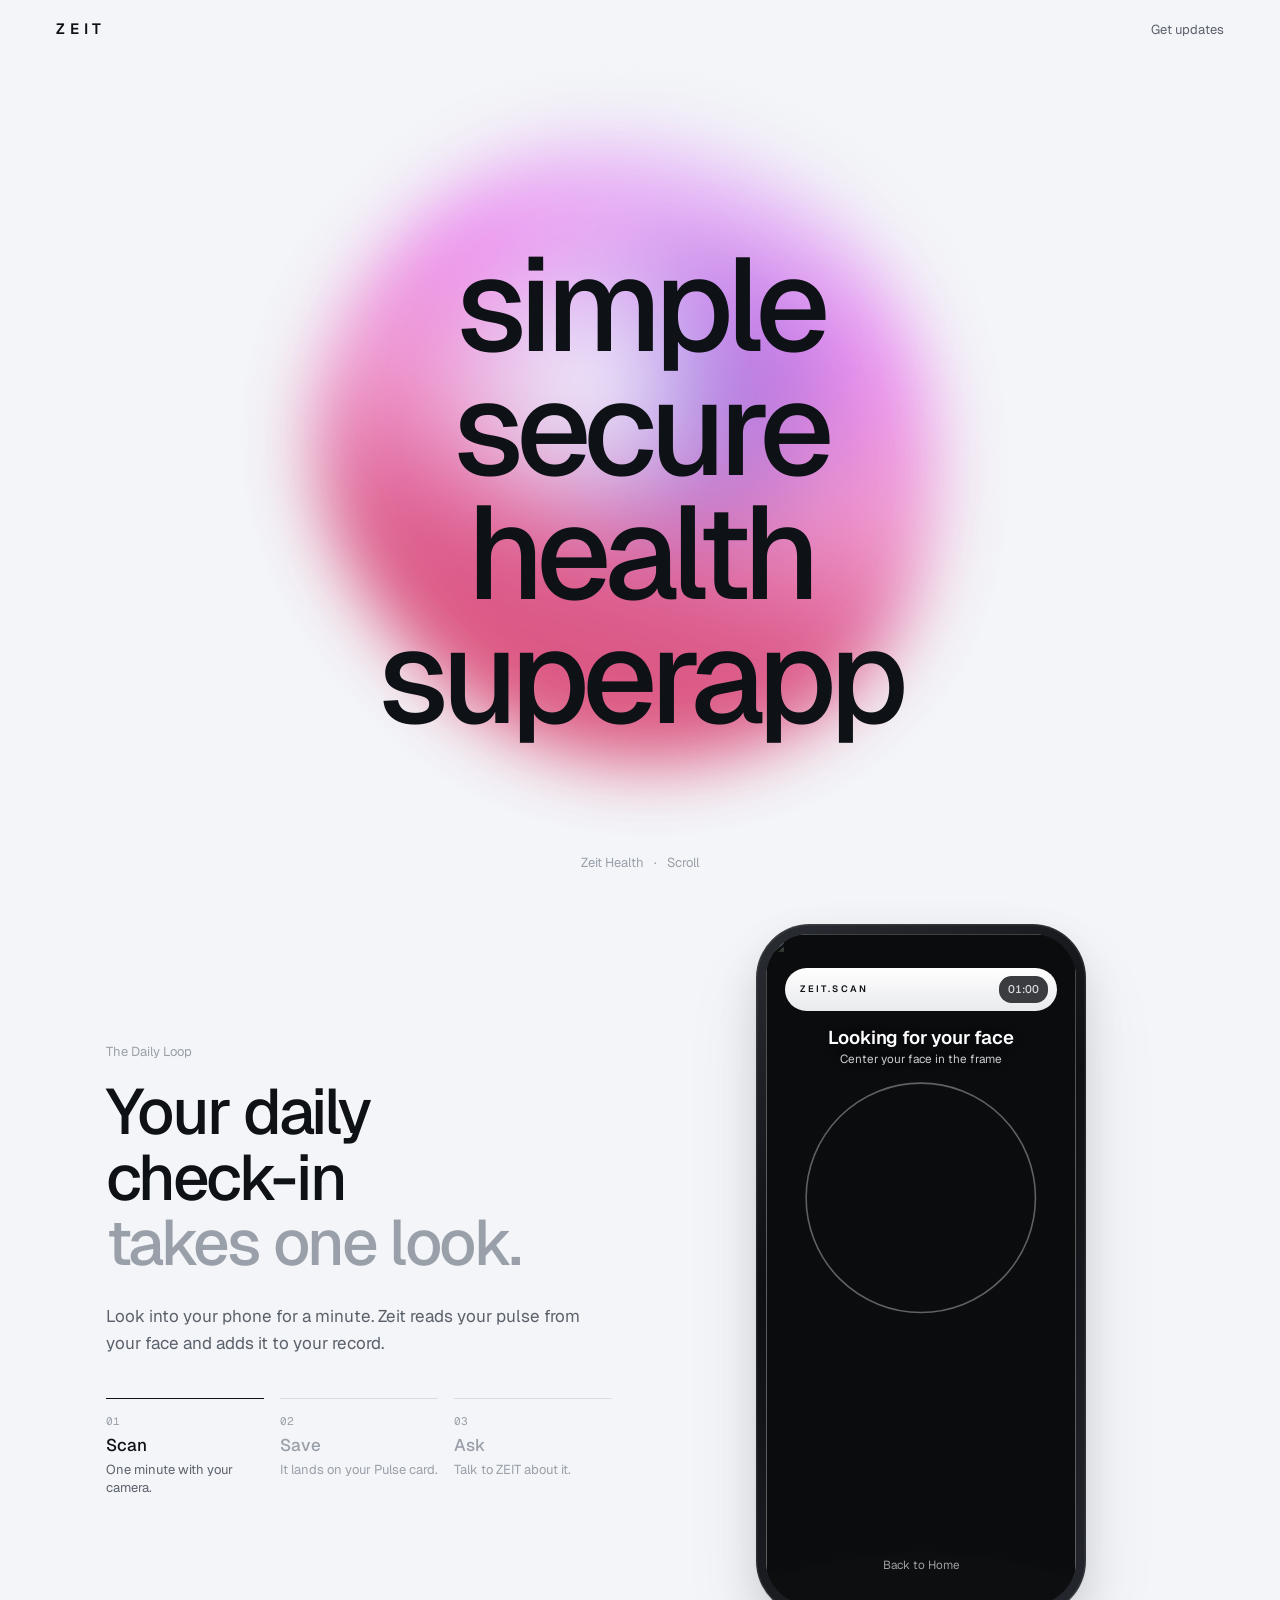
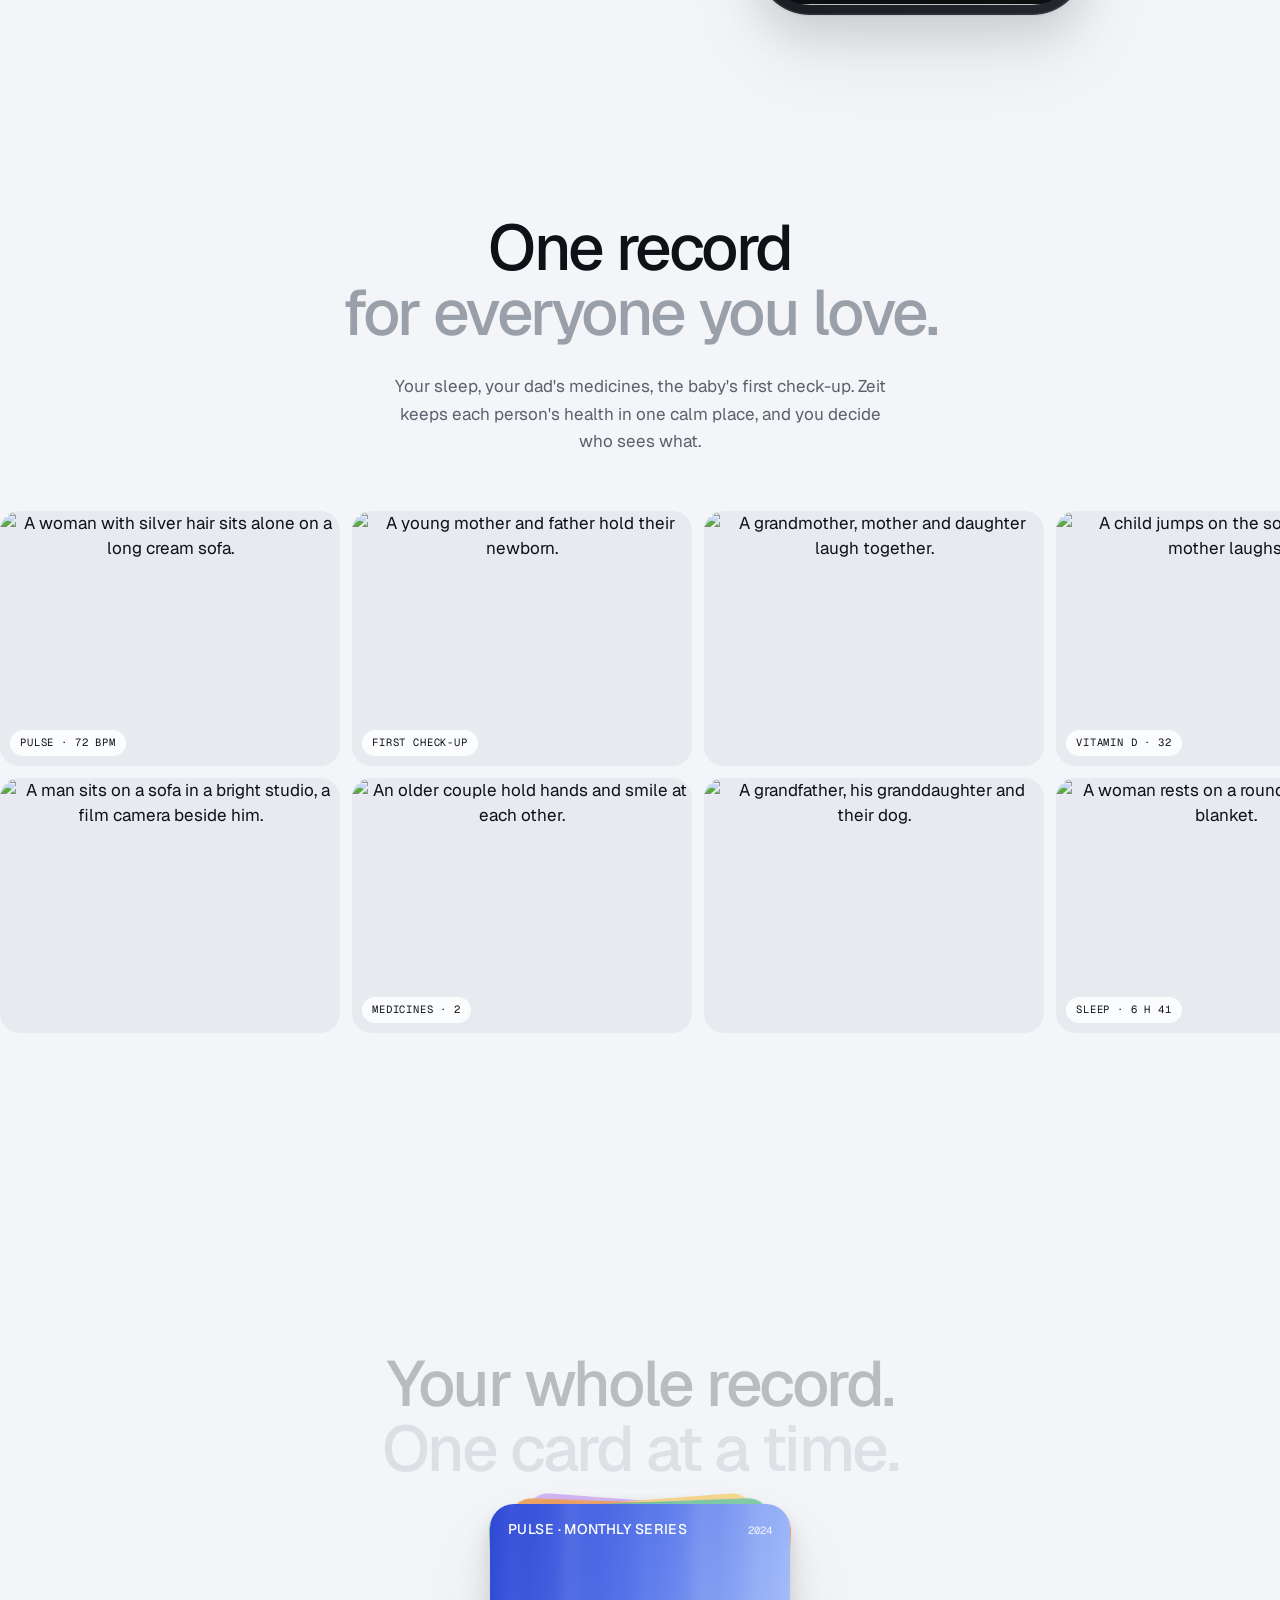
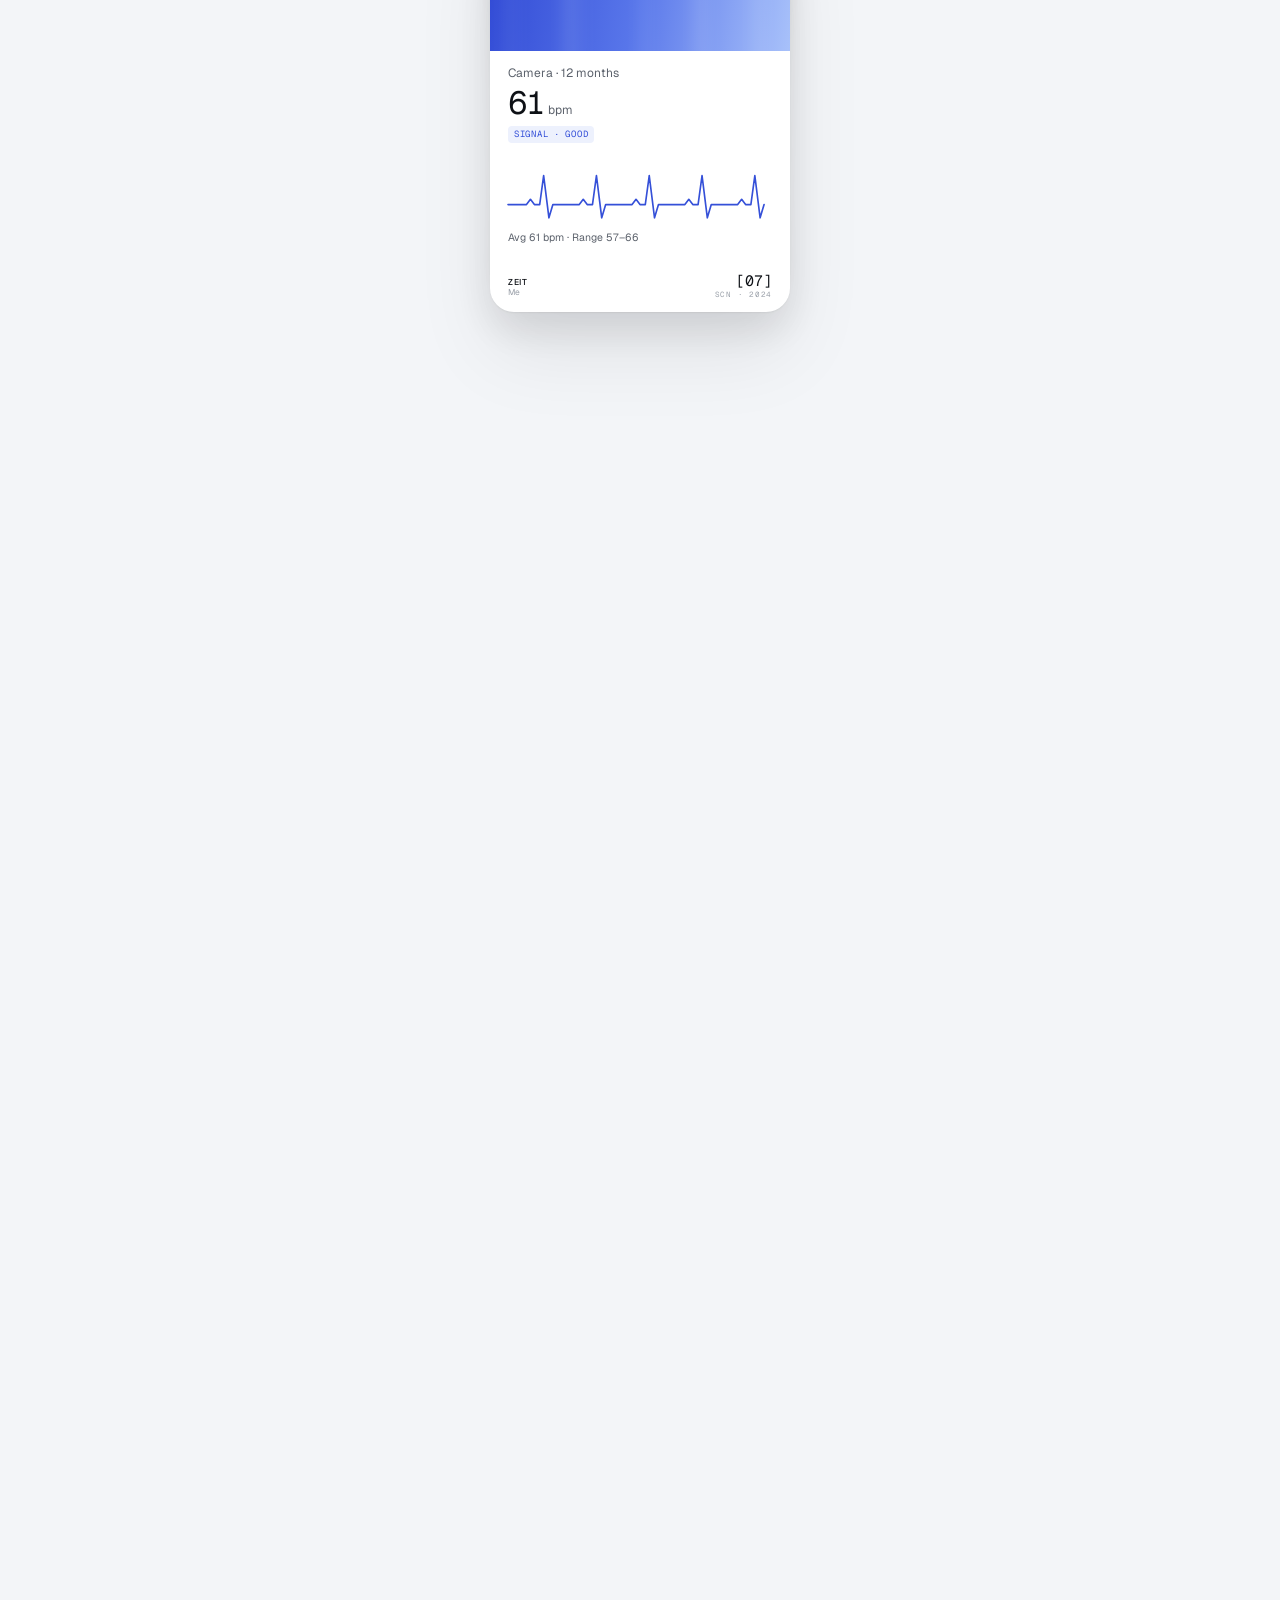
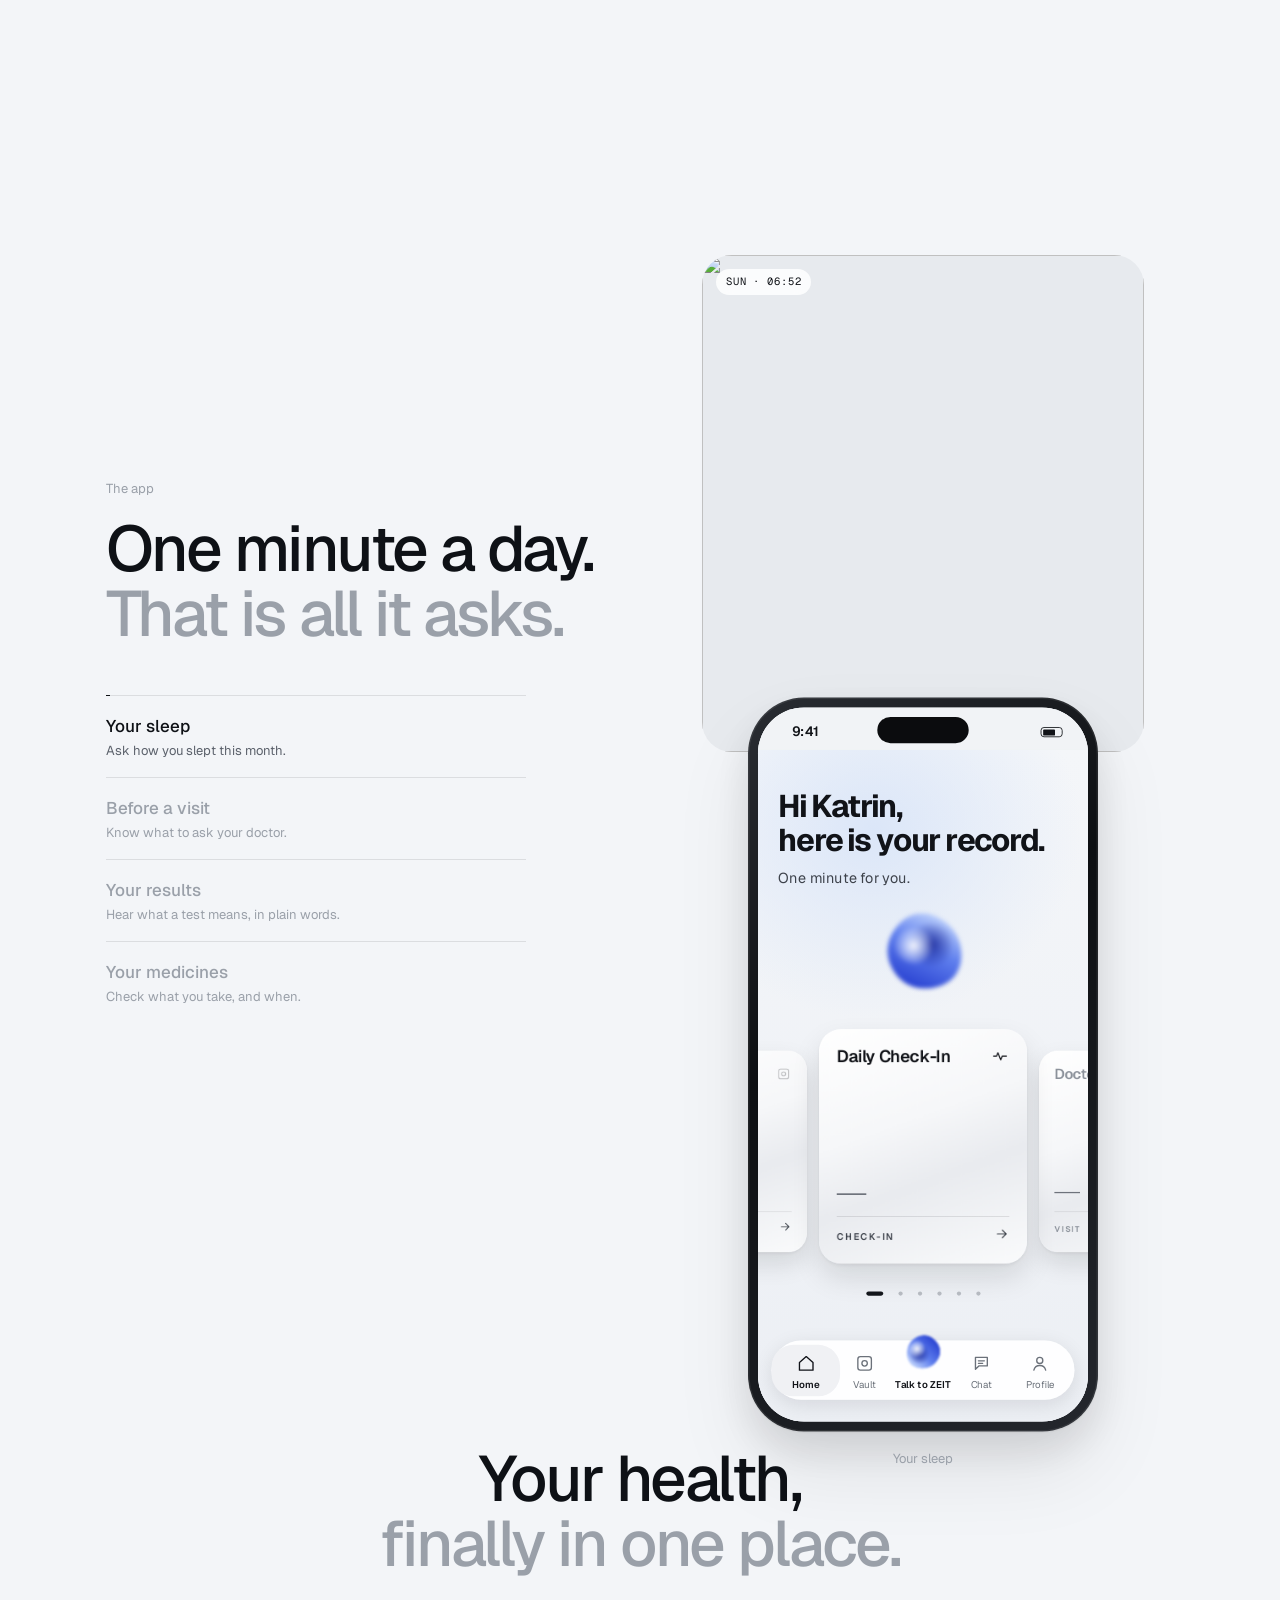
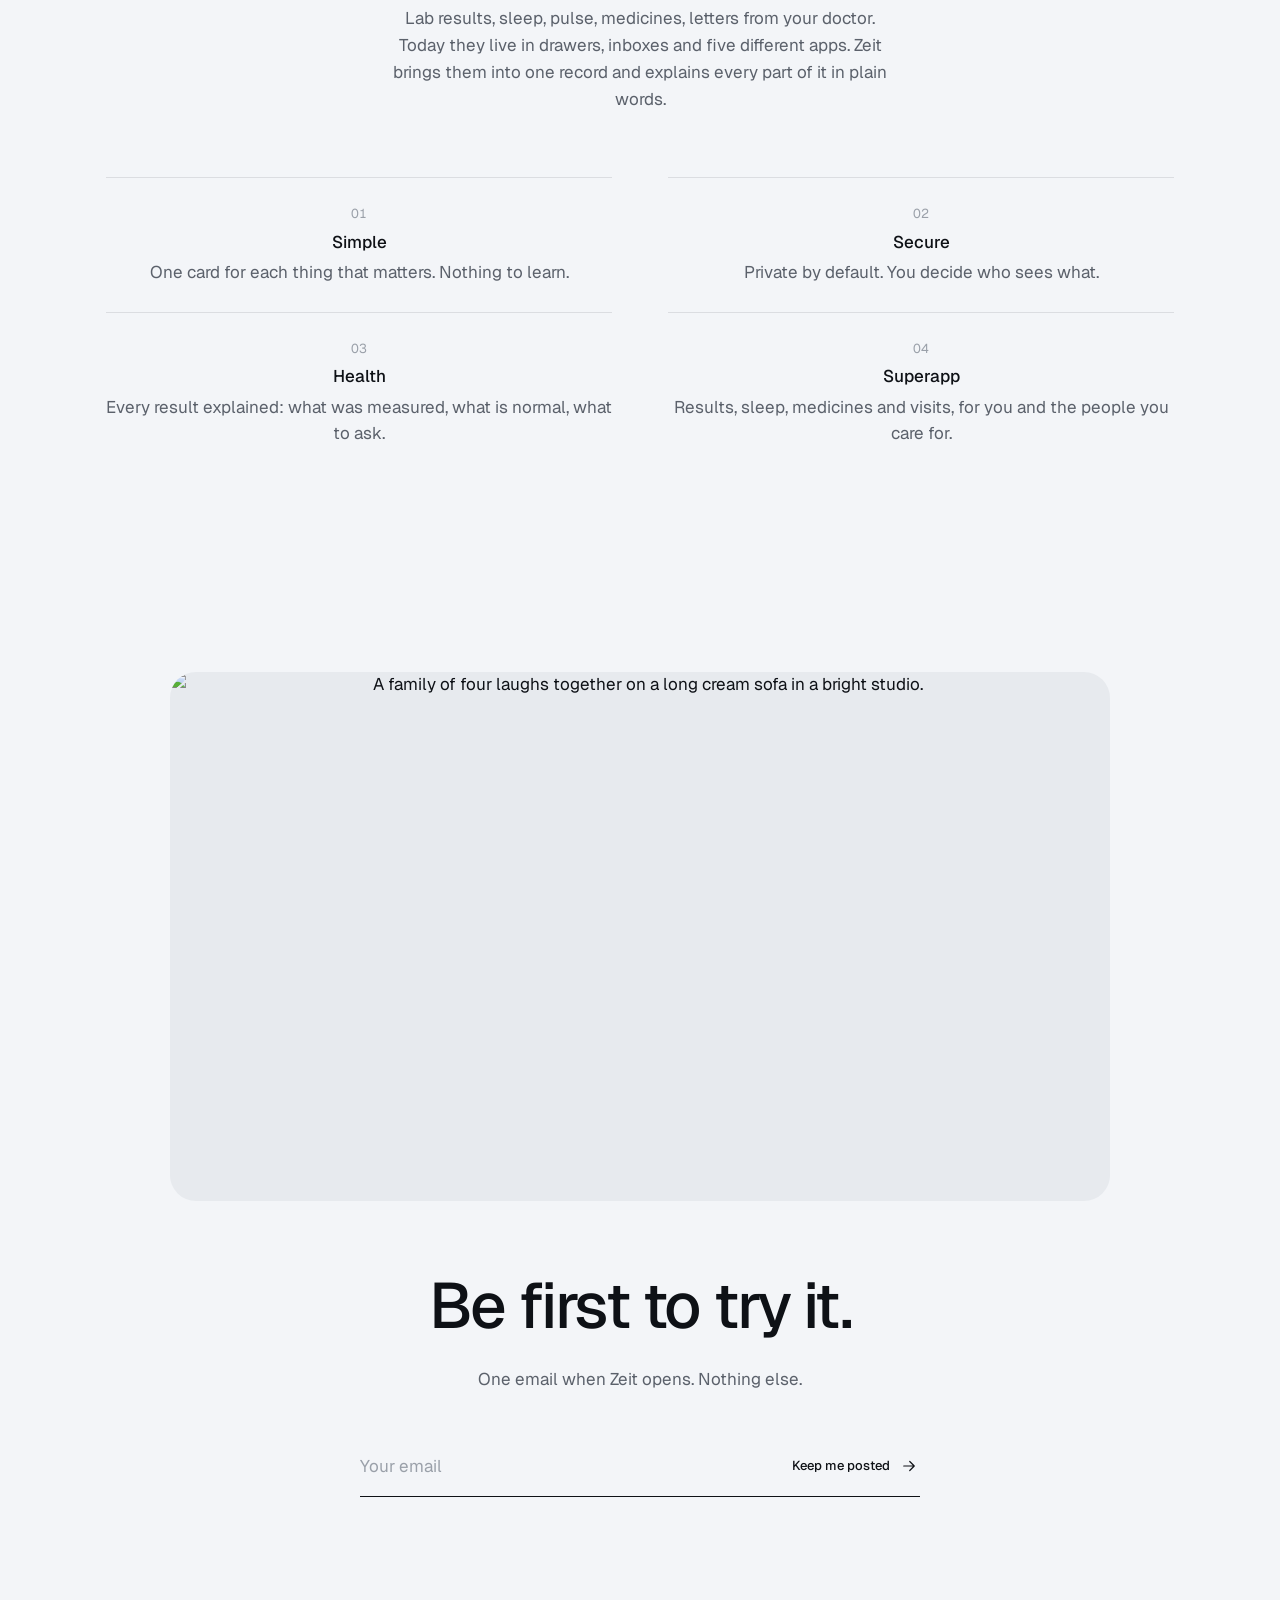
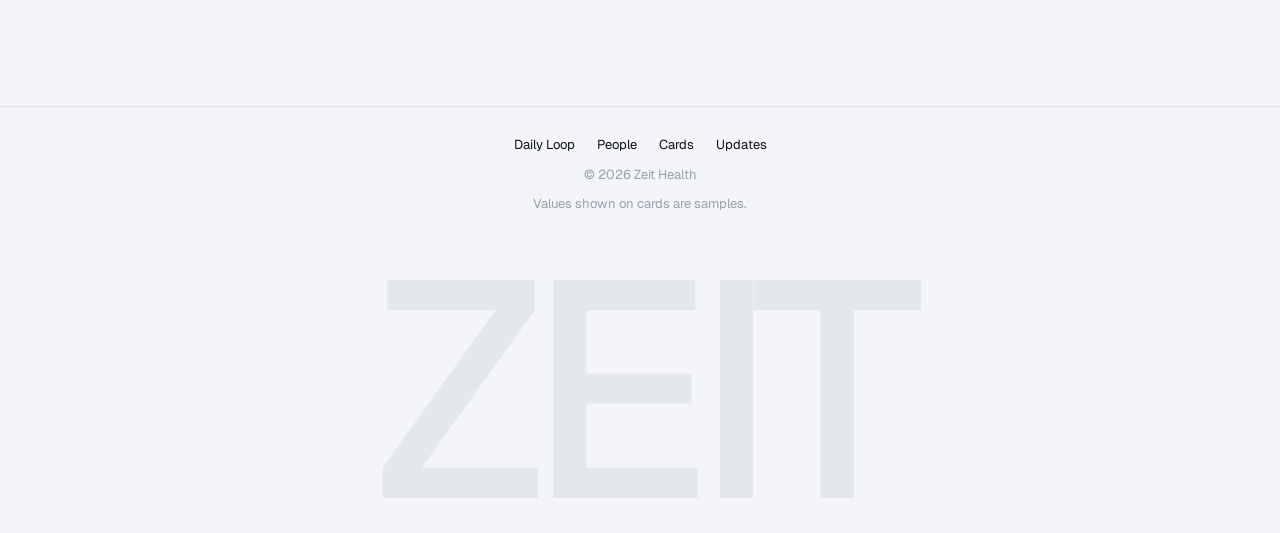
==== commit 5b2e0722: "Daily Loop: replace the third face Co-Authored-By: Claude Opus 5.5 <noreply@anthropic.com> Claude-Se" ====
--- a/index.html
+++ b/index.html
@@ -59,7 +59,7 @@
         <div class="sc-screen">
           <img class="sc-face on" src="https://d8j0ntlcm91z4.cloudfront.net/user_3E20bokjy0pzJry4ZiHM9CTLOQt/hf_20261016_185441_4d771a7e-c175-4625-8382-f3144a254091_min.webp" alt="" data-bpm="62" decoding="async" />
           <img class="sc-face" src="https://d8j0ntlcm91z4.cloudfront.net/user_3E20bokjy0pzJry4ZiHM9CTLOQt/hf_20261016_185440_7d6ffab4-d48f-4b78-9671-9dfec9160e7b_min.webp" alt="" data-bpm="68" loading="lazy" decoding="async" />
-          <img class="sc-face" src="https://d8j0ntlcm91z4.cloudfront.net/user_3E20bokjy0pzJry4ZiHM9CTLOQt/hf_20261016_185440_f6a373b5-b953-447c-9f4d-407407da6537_min.webp" alt="" data-bpm="71" loading="lazy" decoding="async" />
+          <img class="sc-face" src="https://d8j0ntlcm91z4.cloudfront.net/user_3E20bokjy0pzJry4ZiHM9CTLOQt/hf_20261016_185850_3e8f72bd-304e-4fdf-b918-5d95ee9aecf2_min.webp" alt="" data-bpm="71" loading="lazy" decoding="async" />
           <span class="sc-veil"></span>
           <div class="sc-bar"><span>ZEIT.SCAN</span><b id="sc-time">01:00</b></div>
           <p class="sc-h" id="sc-h">Looking for your face</p>
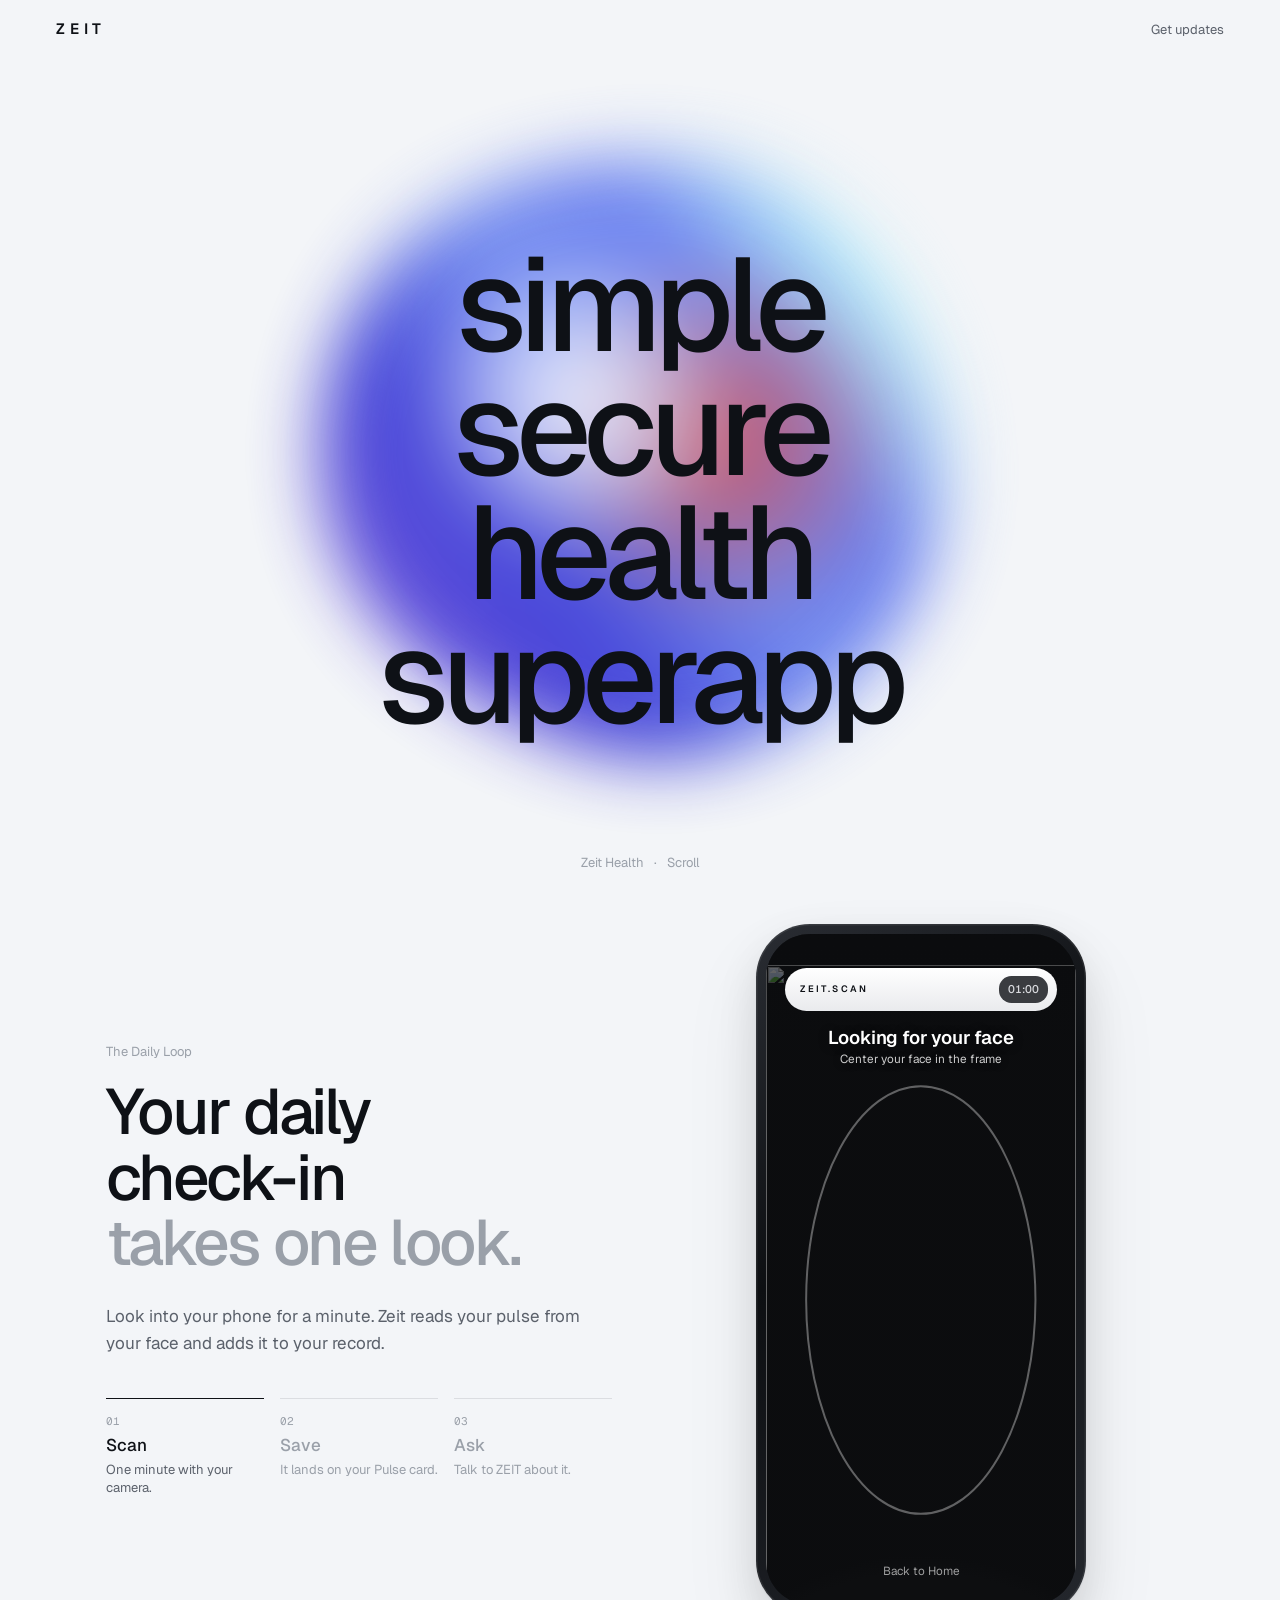
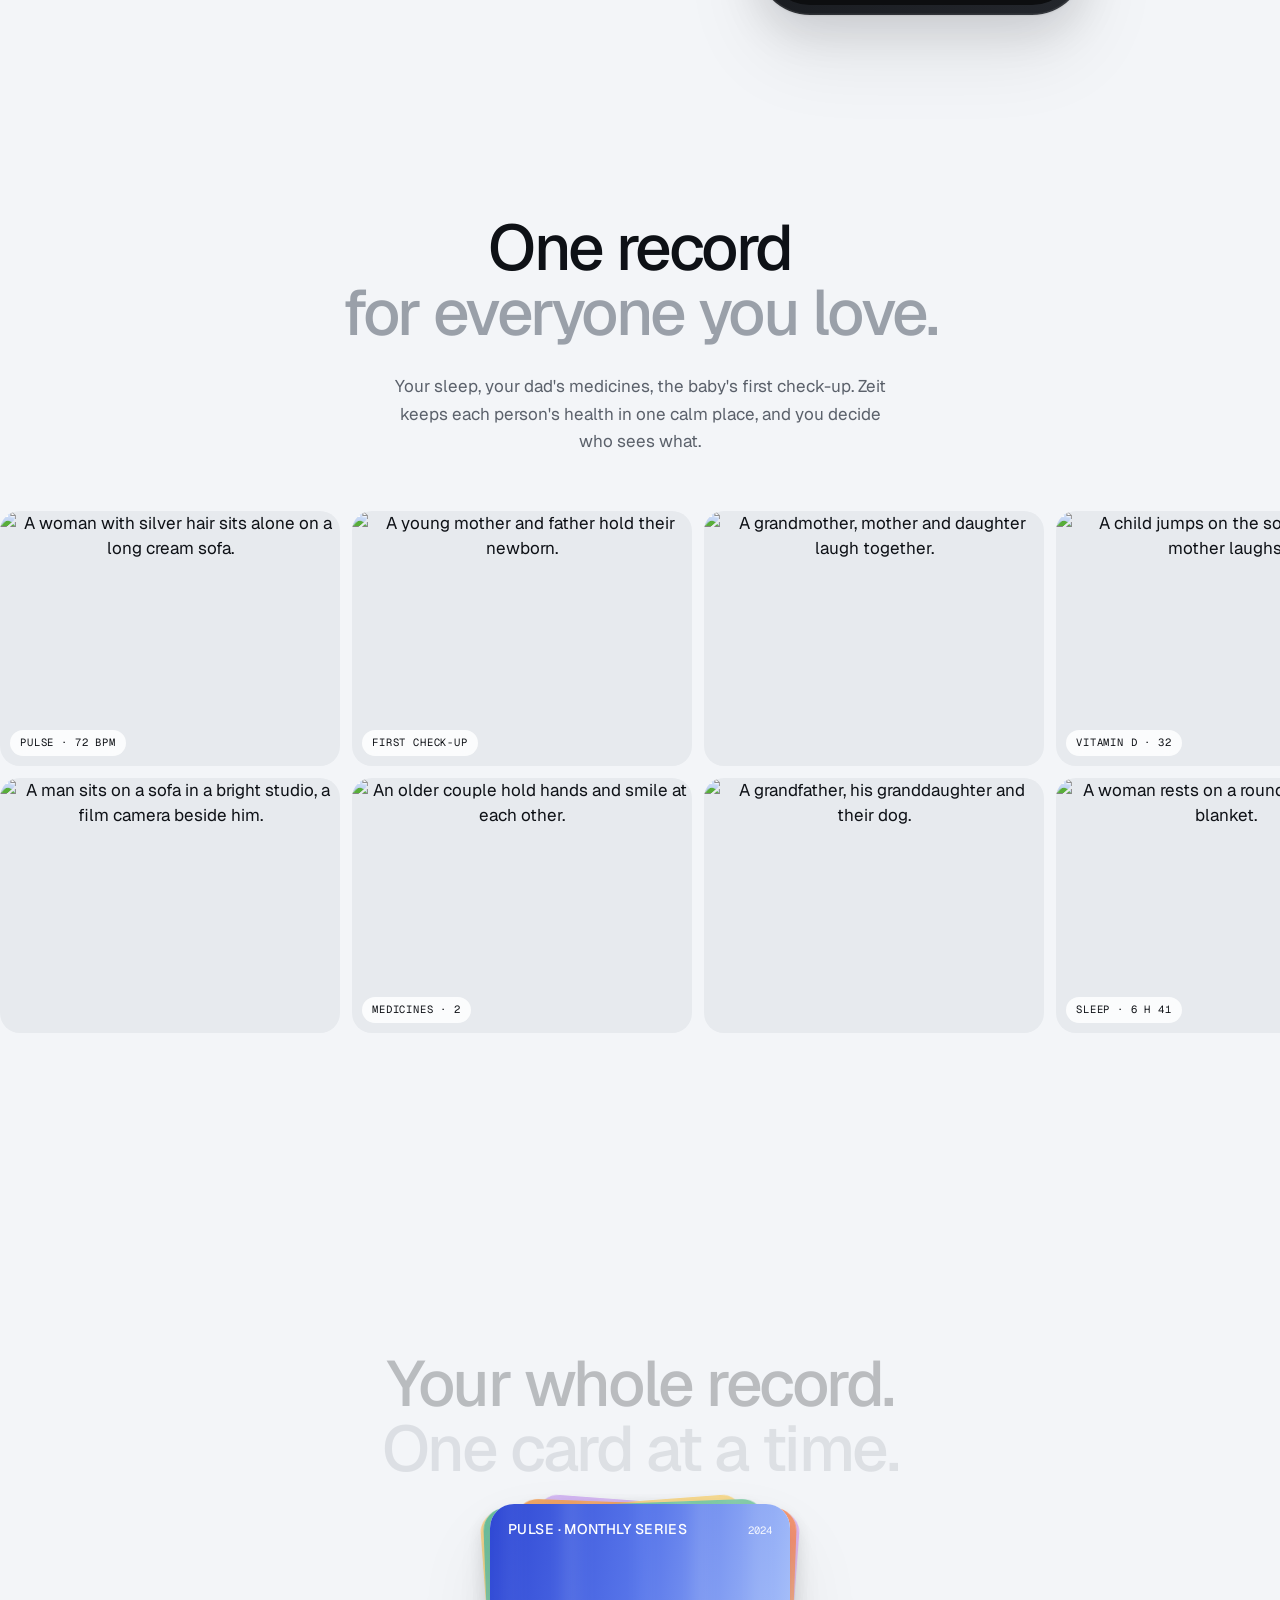
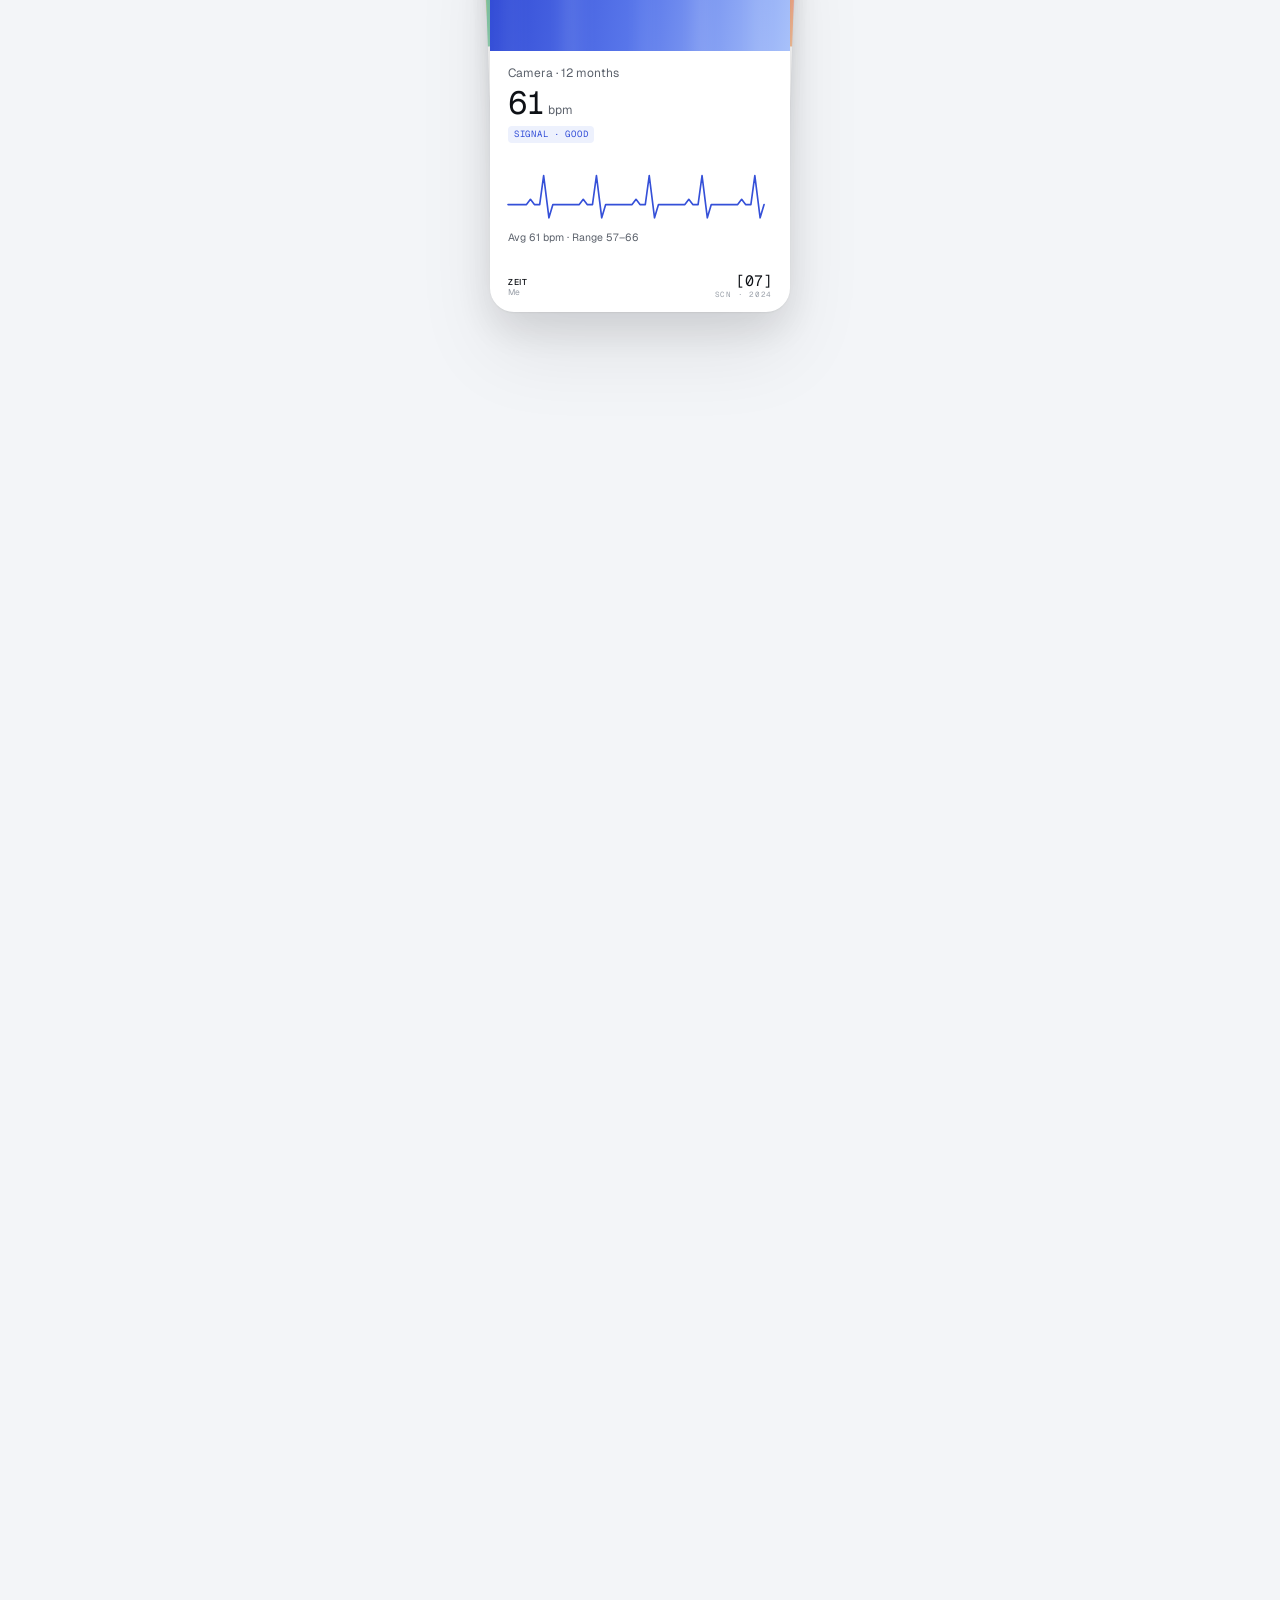
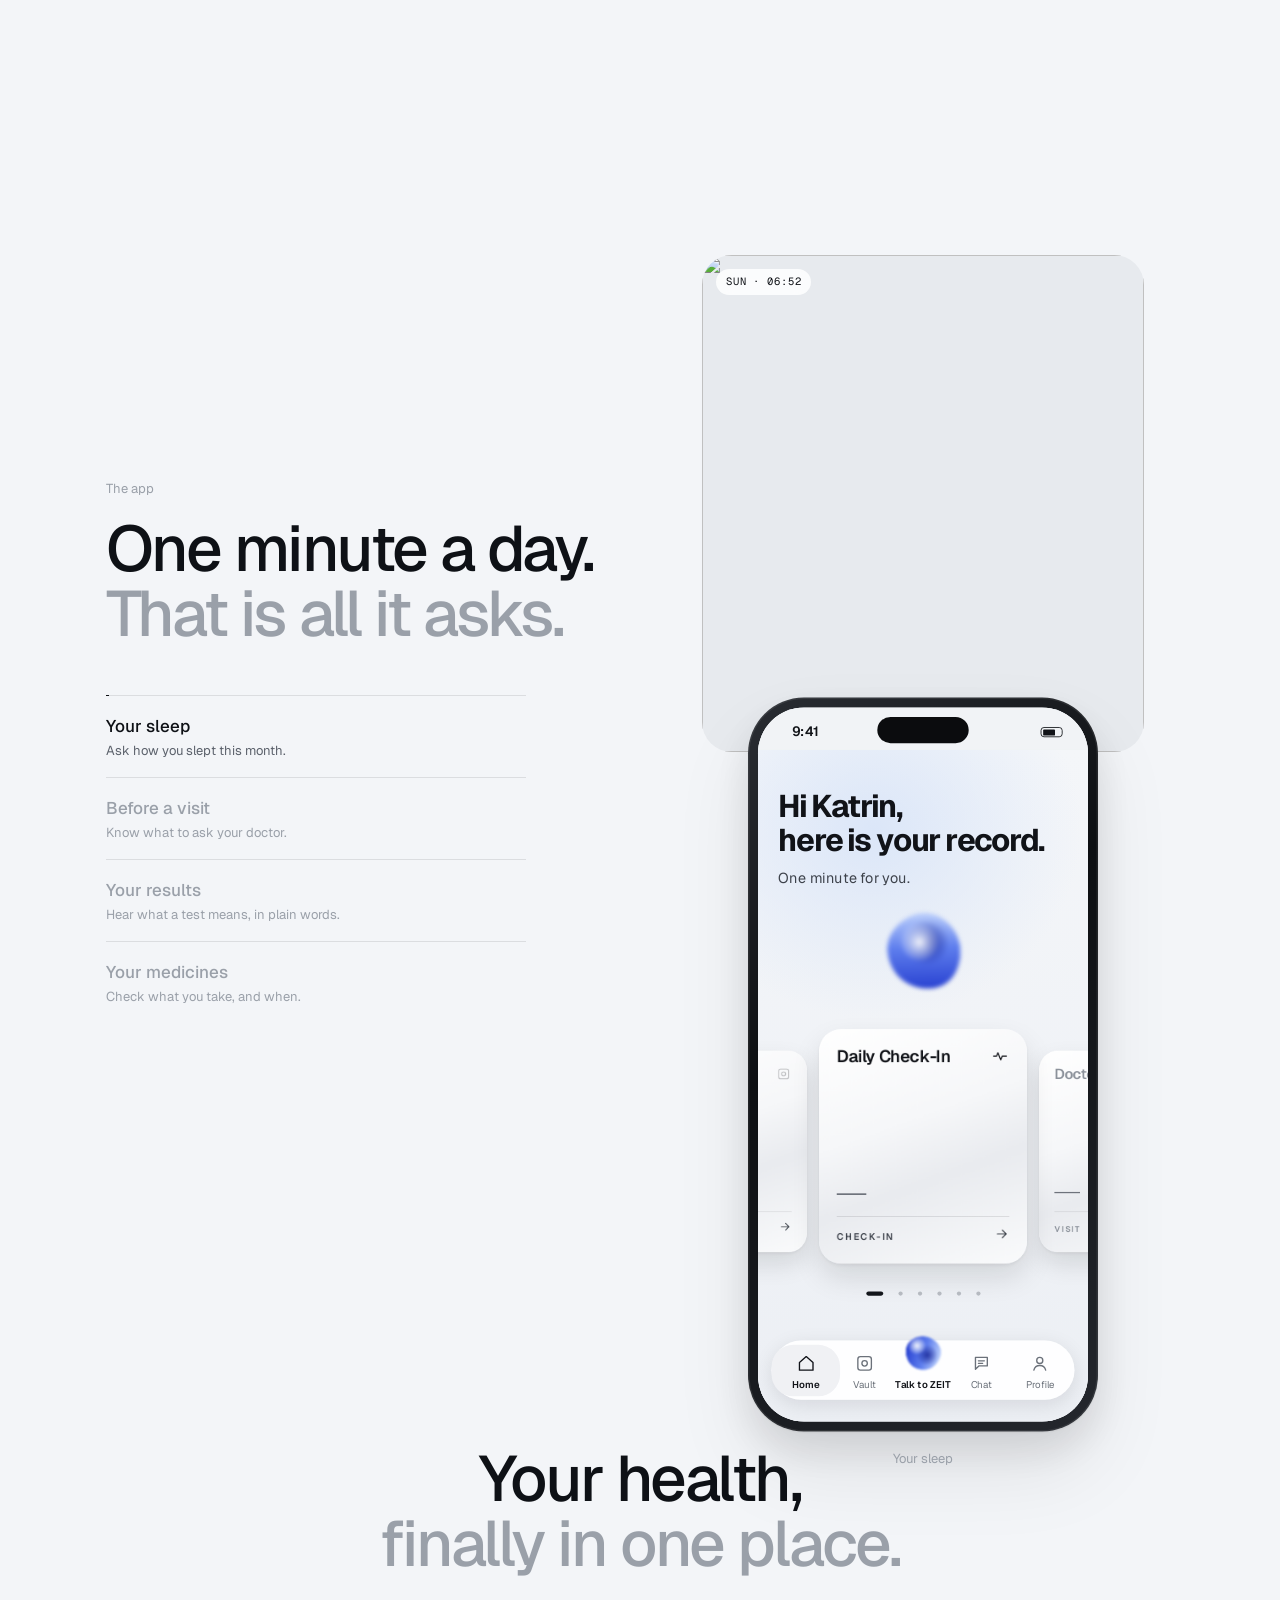
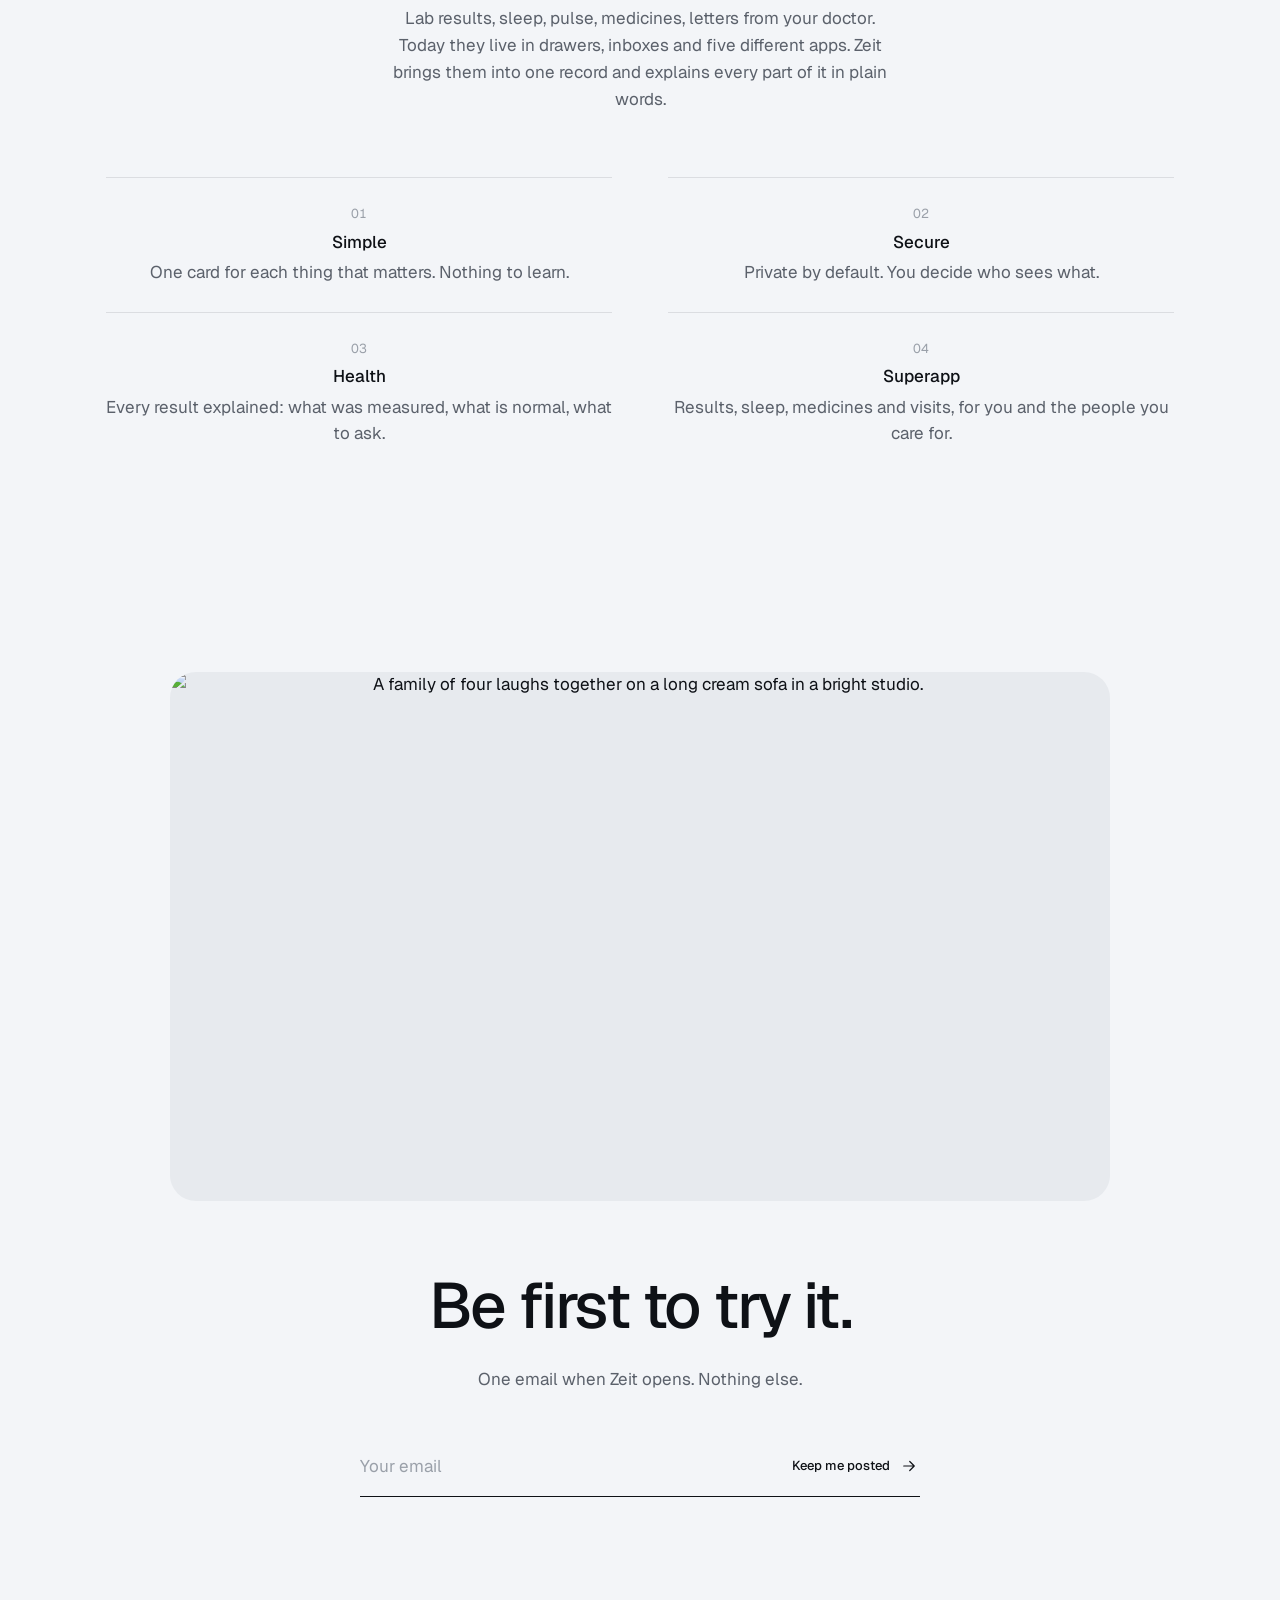
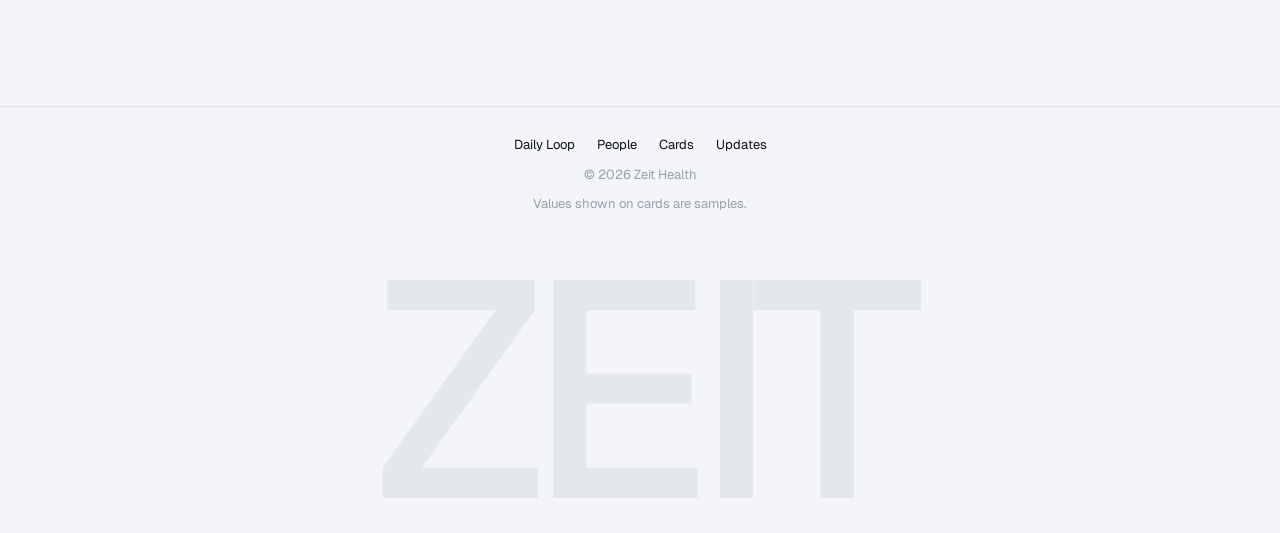
==== commit f0f413ce: "Face Scan: tall oval ring, whole face inside The ring keeps its width and now runs down the screen a" ====
--- a/index.html
+++ b/index.html
@@ -64,9 +64,11 @@
           <div class="sc-bar"><span>ZEIT.SCAN</span><b id="sc-time">01:00</b></div>
           <p class="sc-h" id="sc-h">Looking for your face</p>
           <p class="sc-s" id="sc-s">Center your face in the frame</p>
-          <svg class="sc-ring" viewBox="0 0 300 300">
-            <circle cx="150" cy="150" r="146" fill="none" stroke="rgba(255,255,255,.35)" stroke-width="2"/>
-            <circle id="sc-arc" cx="150" cy="150" r="146" fill="none" stroke="#fff" stroke-width="3.5" stroke-linecap="round" stroke-dasharray="918" stroke-dashoffset="918" transform="rotate(-90 150 150)"/>
+          <!-- a tall oval, the screen's width less a margin, so the whole face fits inside;
+               the path starts at the top so the progress line runs clockwise from 12 o'clock -->
+          <svg class="sc-ring" viewBox="0 0 300 553" preserveAspectRatio="none">
+            <path d="M150 4 A146 272.5 0 1 1 150 549 A146 272.5 0 1 1 150 4" fill="none" stroke="rgba(255,255,255,.35)" stroke-width="2" vector-effect="non-scaling-stroke"/>
+            <path id="sc-arc" d="M150 4 A146 272.5 0 1 1 150 549 A146 272.5 0 1 1 150 4" pathLength="1000" fill="none" stroke="#fff" stroke-width="3.5" stroke-linecap="round" stroke-dasharray="1000" stroke-dashoffset="1000" vector-effect="non-scaling-stroke"/>
           </svg>
           <span class="sc-line" id="sc-line"></span>
           <div class="sc-done" id="sc-done"><span>Pulse</span><b id="sc-bpm">62</b><i>bpm</i></div>
--- a/styles.css
+++ b/styles.css
@@ -131,11 +131,12 @@
   box-shadow: inset 0 0 0 1.5px rgba(255,255,255,.08), var(--e2);
 }
 .sc-screen { position: relative; aspect-ratio: 390 / 844; border-radius: 44px; overflow: hidden; background: #0d0e10; container-type: inline-size; color: #fff; }
-.sc-face { position: absolute; inset: 0; width: 100%; height: 100%; object-fit: cover; object-position: center 30%; opacity: 0; transform: scale(1.06); transition: opacity 1s ease, transform 12s ease-out; }
+/* the photo sits a little low, so the whole head lands inside the oval */
+.sc-face { position: absolute; left: 0; top: 10cqw; width: 100%; height: 100%; object-fit: cover; object-position: center top; opacity: 0; transform: scale(1.06); transition: opacity 1s ease, transform 12s ease-out; }
 .sc-face.on { opacity: 1; transform: none; }
 /* the camera view darkens outside the ring, as in the app */
 .sc-veil { position: absolute; inset: 0; background:
-  radial-gradient(circle 37cqw at 50% 85cqw, transparent 98%, rgba(10, 11, 13, .55) 100%),
+  radial-gradient(ellipse 37.5cqw 69.5cqw at 50% 118cqw, transparent 98%, rgba(10, 11, 13, .5) 100%),
   linear-gradient(rgba(10, 11, 13, .35), transparent 30%); }
 .sc-bar { position: absolute; left: 6cqw; right: 6cqw; top: 11cqw; height: 14cqw; border-radius: 8cqw; background: linear-gradient(#fff, #e9eaed); color: var(--ink);
   display: flex; align-items: center; justify-content: space-between; padding: 0 3cqw 0 5cqw; }
@@ -143,19 +144,19 @@
 .sc-bar b { padding: 1.6cqw 3cqw; border-radius: 4cqw; background: #3a3c40; color: #d9dade; font-size: 3.6cqw; font-weight: 500; font-variant-numeric: tabular-nums; }
 .sc-h { position: absolute; left: 0; right: 0; top: 29cqw; margin: 0; text-align: center; font-size: 6cqw; font-weight: 600; letter-spacing: -0.01em; text-shadow: 0 1px 12px rgba(0,0,0,.25); }
 .sc-s { position: absolute; left: 0; right: 0; top: 37.5cqw; margin: 0; text-align: center; font-size: 3.8cqw; color: rgba(255,255,255,.8); text-shadow: 0 1px 10px rgba(0,0,0,.3); }
-.sc-ring { position: absolute; left: 12cqw; top: 47cqw; width: 76cqw; height: 76cqw; }
-.sc-line { position: absolute; left: 22cqw; right: 22cqw; top: 53cqw; height: 2px; border-radius: 2px; opacity: 0;
+.sc-ring { position: absolute; left: 12cqw; top: 48cqw; width: 76cqw; height: 140cqw; }
+.sc-line { position: absolute; left: 22cqw; right: 22cqw; top: 60cqw; height: 2px; border-radius: 2px; opacity: 0;
   background: linear-gradient(90deg, transparent, rgba(255,255,255,.9), transparent); box-shadow: 0 0 14px rgba(255,255,255,.6); }
 .sc-line.on { opacity: 1; animation: sc-sweep 2.4s ease-in-out infinite alternate; }
-@keyframes sc-sweep { to { transform: translateY(62cqw); } }
-.sc-done { position: absolute; left: 50%; top: 136cqw; transform: translate(-50%, 8px); opacity: 0; transition: opacity .5s ease, transform .6s var(--ease);
+@keyframes sc-sweep { to { transform: translateY(116cqw); } }
+.sc-done { position: absolute; left: 50%; top: 164cqw; transform: translate(-50%, 8px); opacity: 0; transition: opacity .5s ease, transform .6s var(--ease);
   display: flex; align-items: baseline; gap: 1.6cqw; padding: 3cqw 6cqw; border-radius: 10cqw;
   background: rgba(255,255,255,.9); color: var(--ink); -webkit-backdrop-filter: blur(10px); backdrop-filter: blur(10px); white-space: nowrap; }
 .sc-done.on { opacity: 1; transform: translate(-50%, 0); }
 .sc-done span { font-size: 3.4cqw; color: var(--ink-2); margin-right: 1cqw; }
 .sc-done b { font-size: 10cqw; font-weight: 500; letter-spacing: -0.04em; line-height: 1; font-variant-numeric: tabular-nums; }
 .sc-done i { font-style: normal; font-size: 3.6cqw; color: var(--ink-2); }
-.sc-back { position: absolute; left: 0; right: 0; bottom: 10cqw; margin: 0; text-align: center; font-size: 3.8cqw; color: rgba(255,255,255,.6); }
+.sc-back { position: absolute; left: 0; right: 0; bottom: 8cqw; margin: 0; text-align: center; font-size: 3.8cqw; color: rgba(255,255,255,.6); }
 
 /* ---- 1b · people: a slow wall of studio photographs, two rows drifting opposite ways ---- */
 .people { padding-top: 24px; padding-bottom: var(--section); text-align: center; overflow: hidden; }
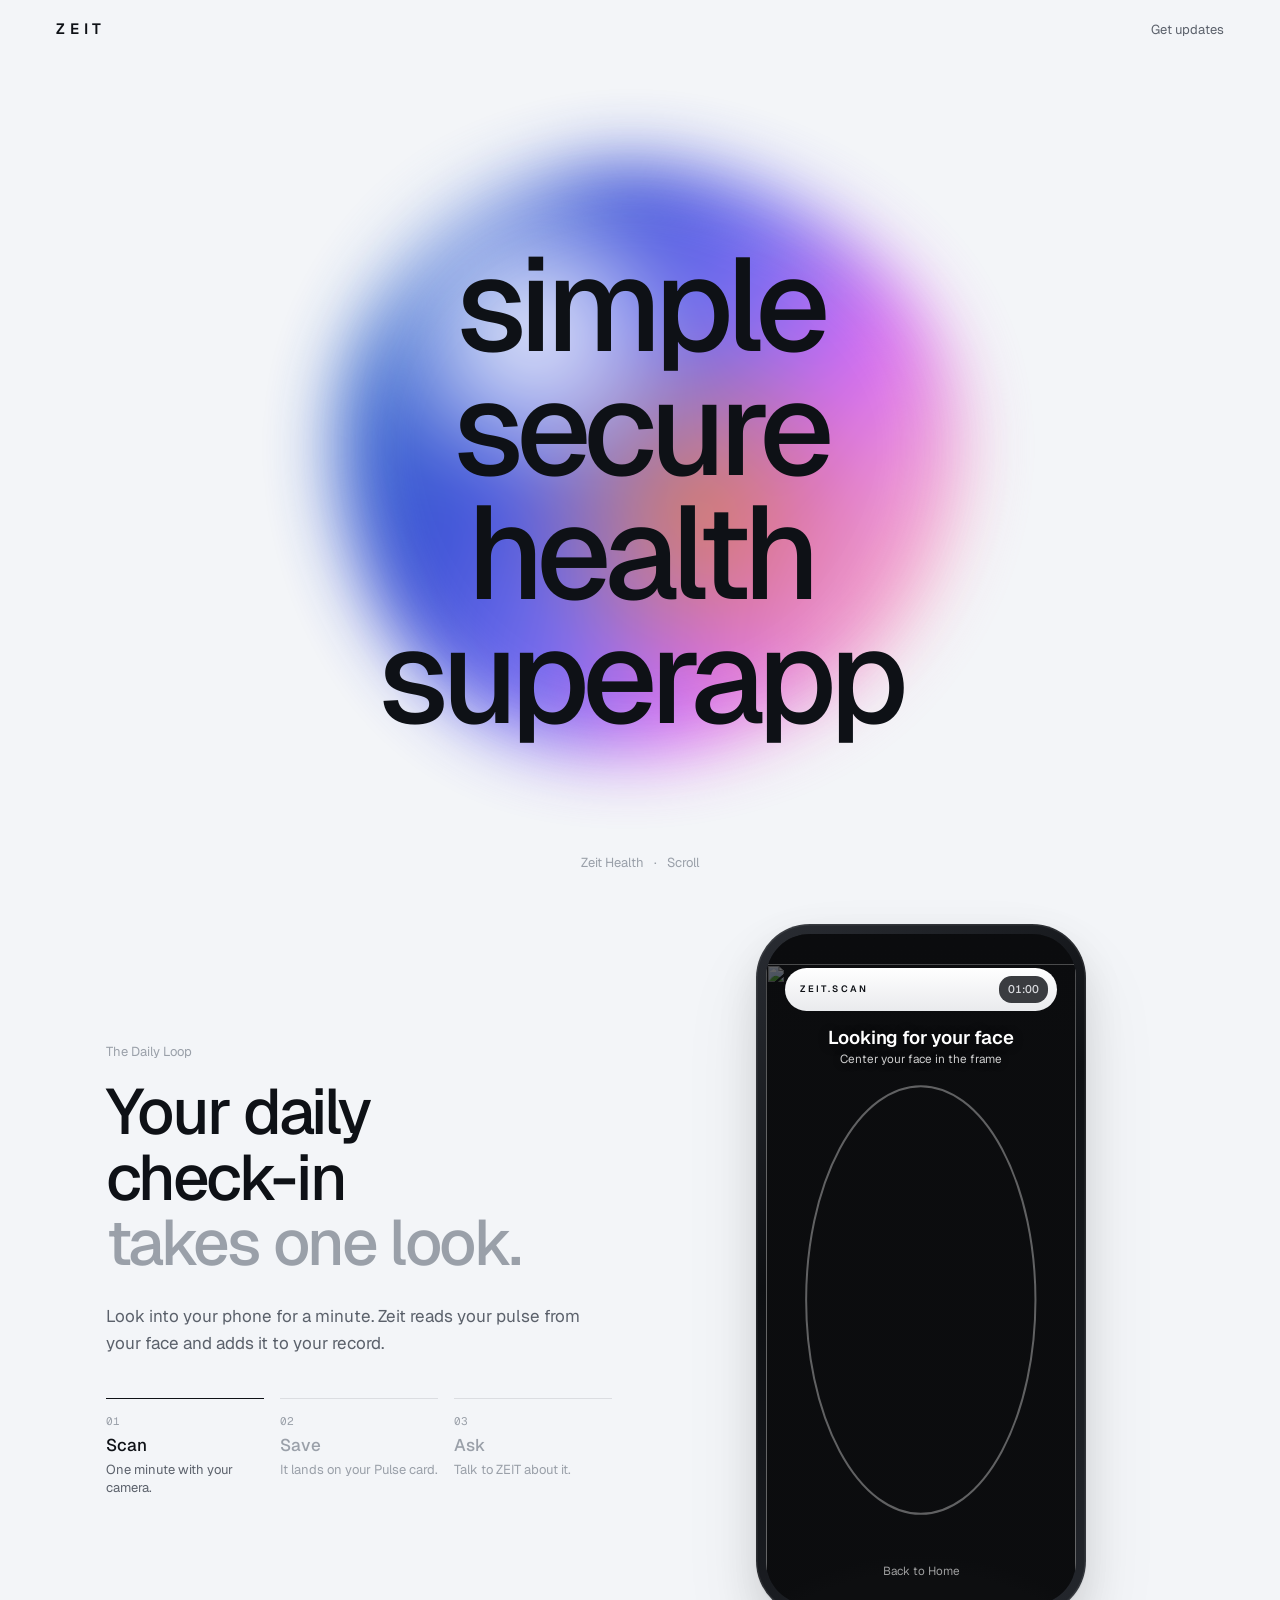
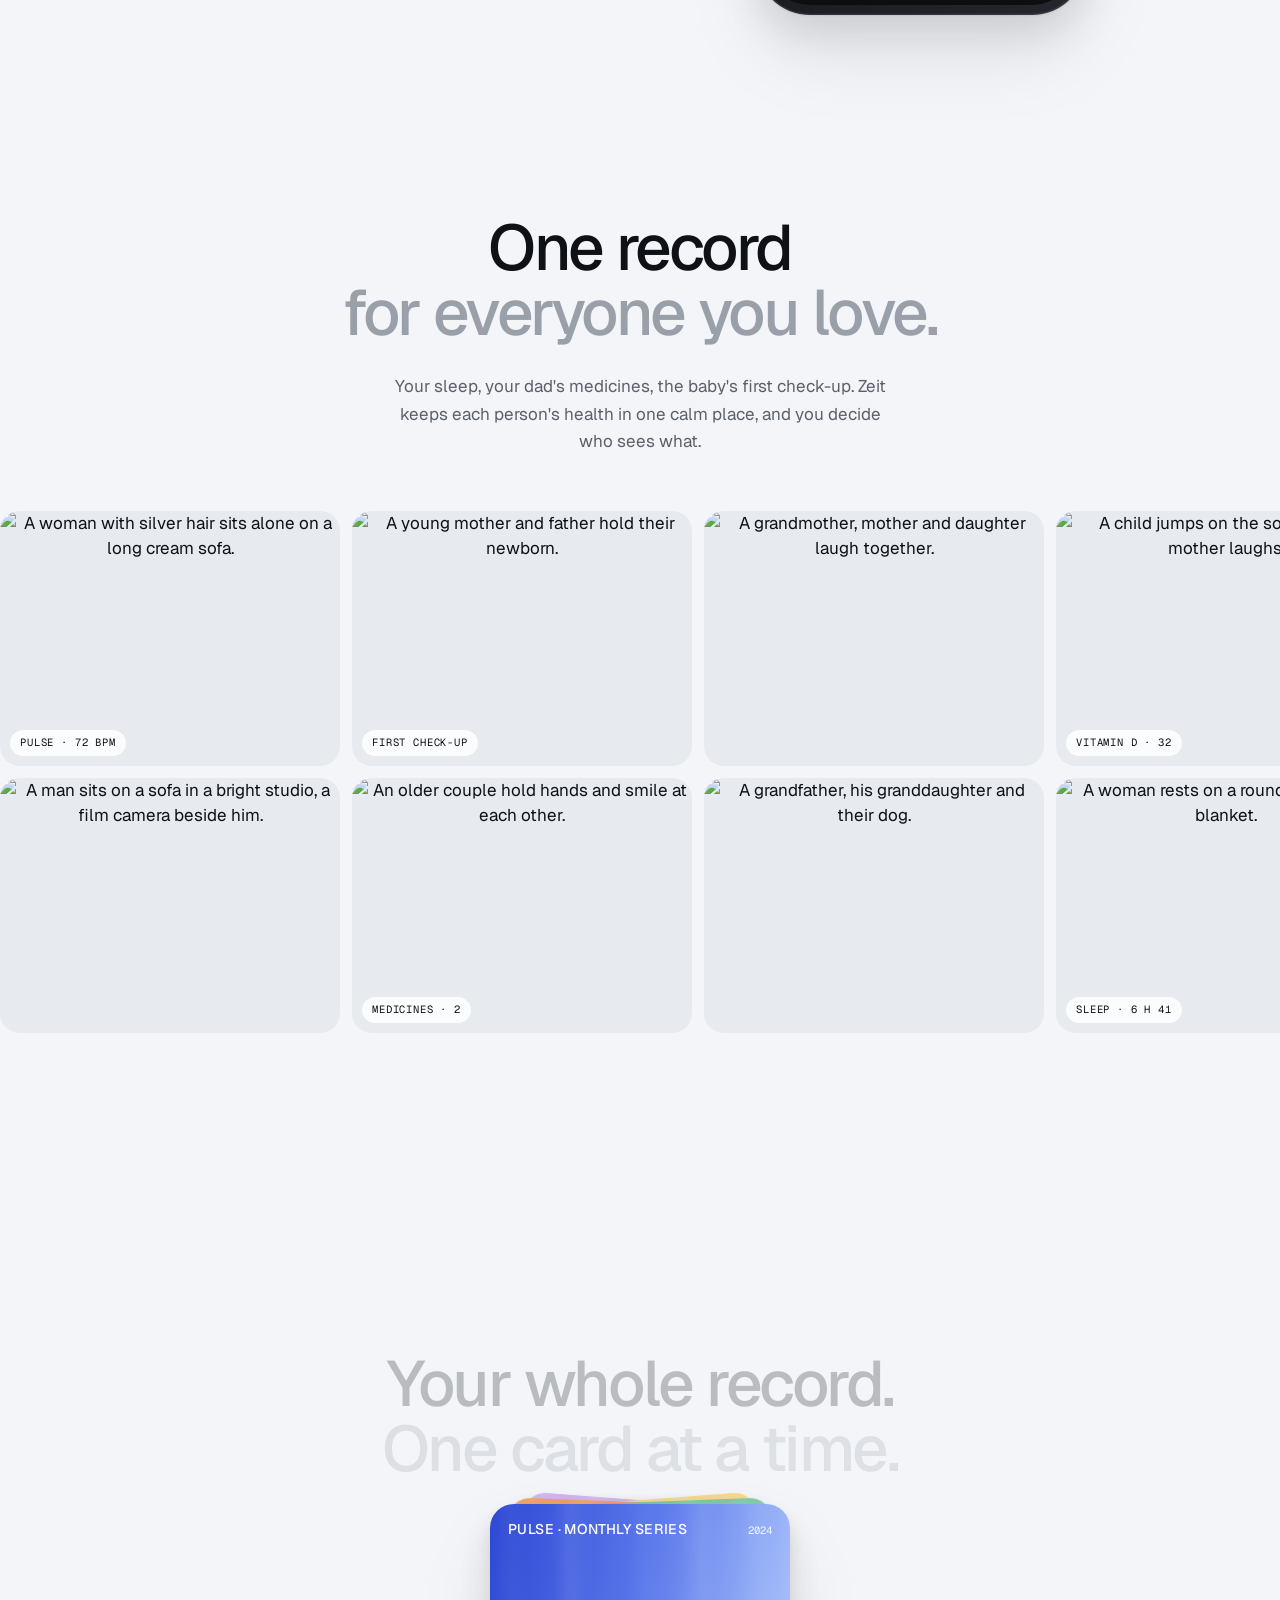
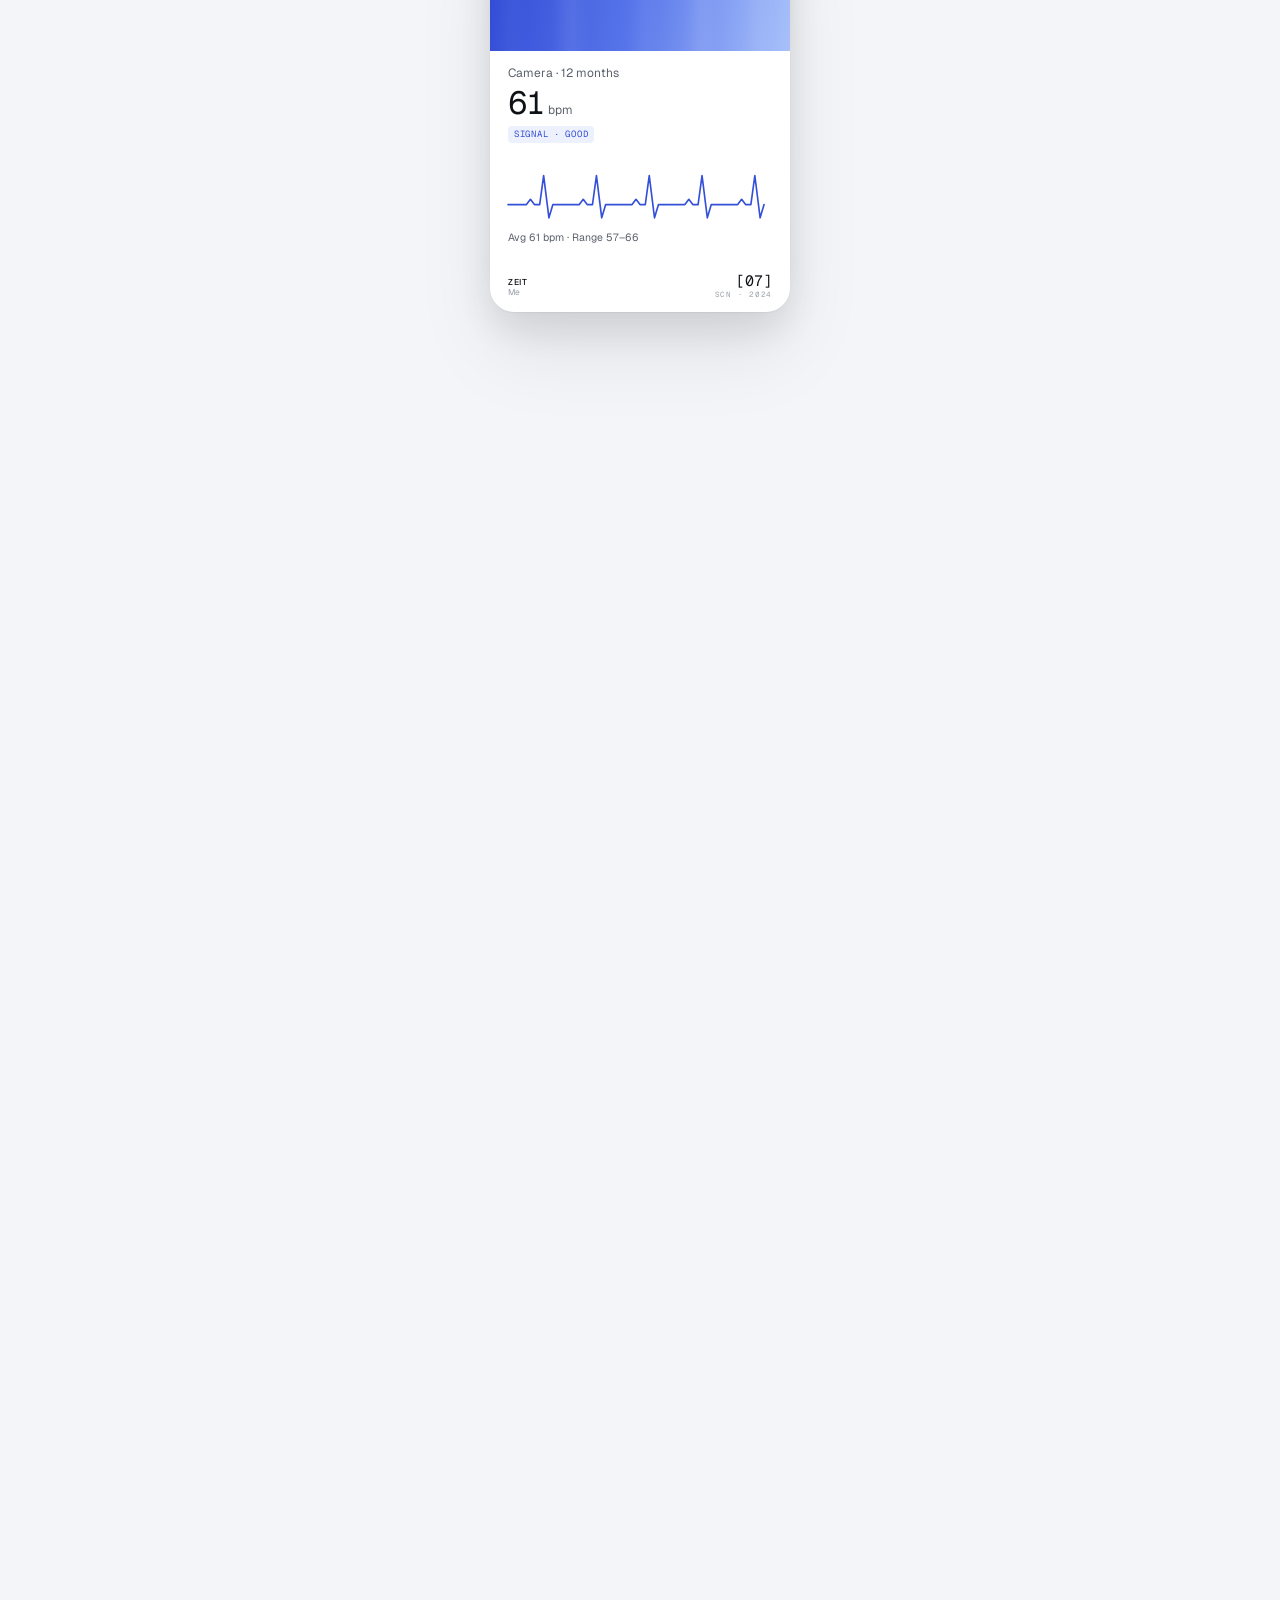
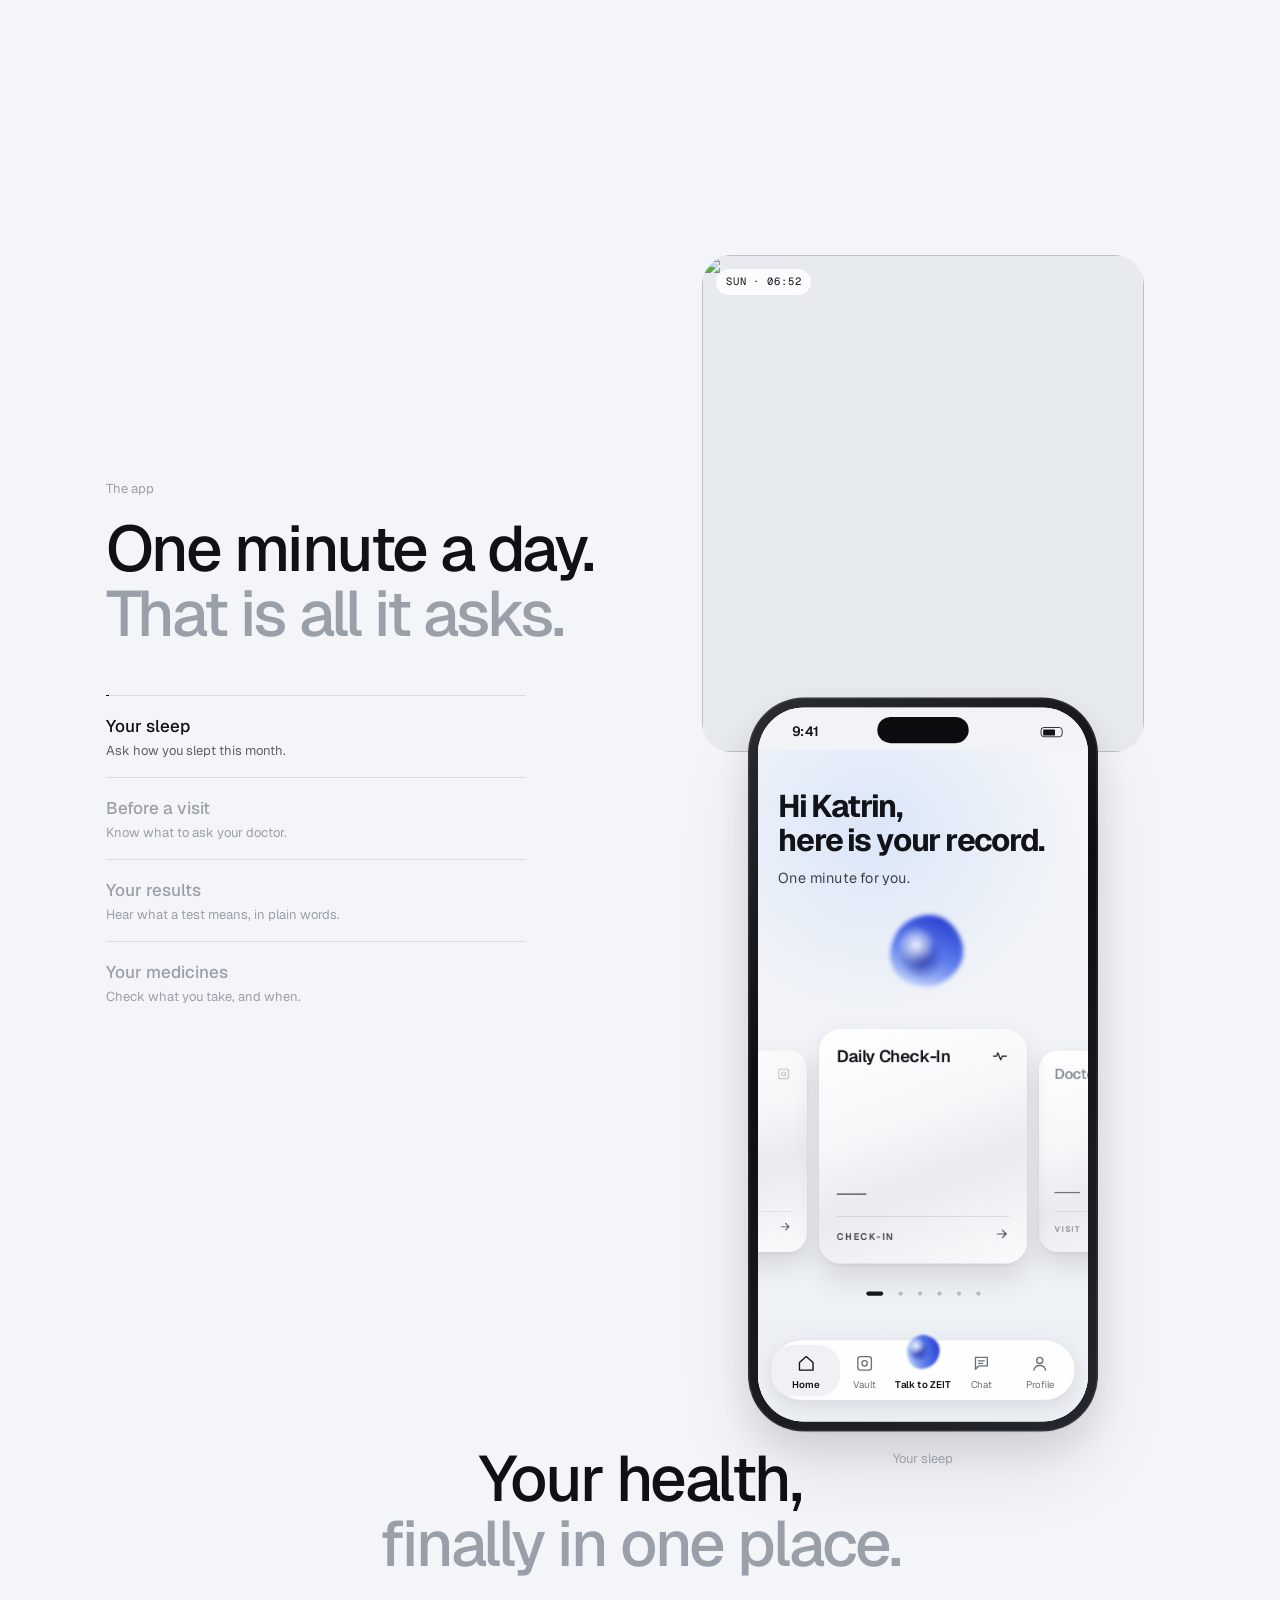
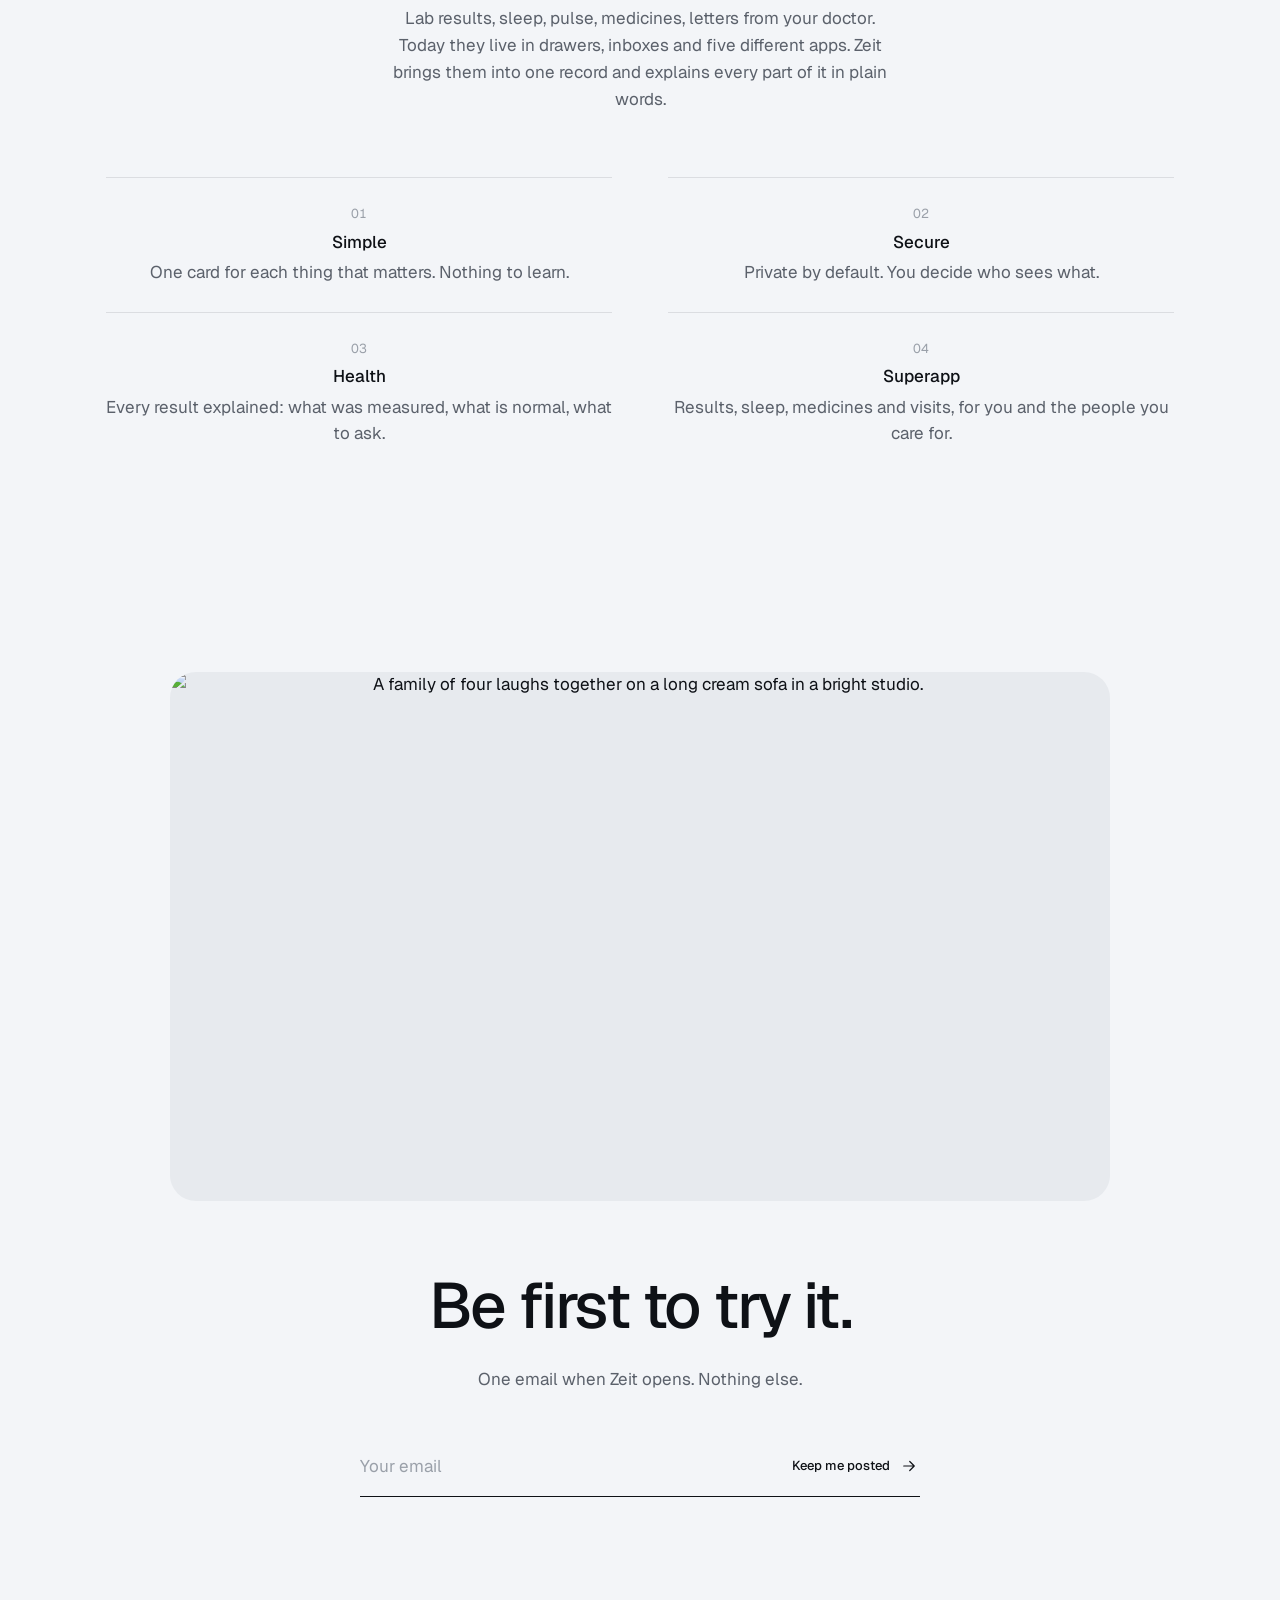
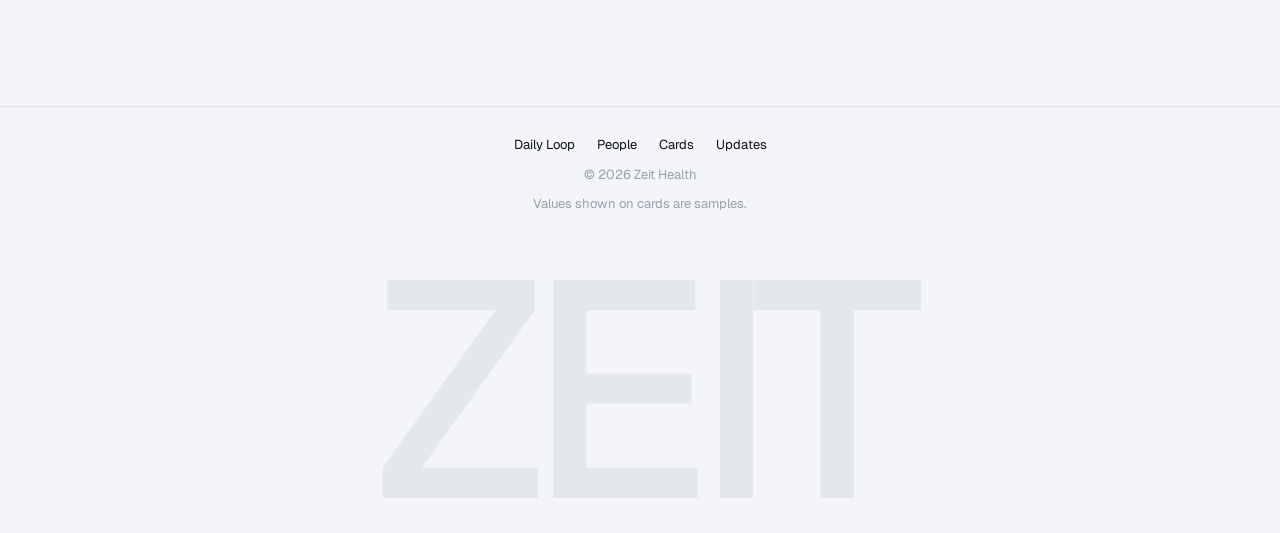
==== commit 7be6bea8: "Face Scan: nose at the dead centre of the oval The three faces are remade with the nose at the exact" ====
--- a/index.html
+++ b/index.html
@@ -57,9 +57,9 @@
       </div>
       <figure class="scanner" id="scanner" aria-hidden="true">
         <div class="sc-screen">
-          <img class="sc-face on" src="https://d8j0ntlcm91z4.cloudfront.net/user_3E20bokjy0pzJry4ZiHM9CTLOQt/hf_20261016_185441_4d771a7e-c175-4625-8382-f3144a254091_min.webp" alt="" data-bpm="62" decoding="async" />
-          <img class="sc-face" src="https://d8j0ntlcm91z4.cloudfront.net/user_3E20bokjy0pzJry4ZiHM9CTLOQt/hf_20261016_185440_7d6ffab4-d48f-4b78-9671-9dfec9160e7b_min.webp" alt="" data-bpm="68" loading="lazy" decoding="async" />
-          <img class="sc-face" src="https://d8j0ntlcm91z4.cloudfront.net/user_3E20bokjy0pzJry4ZiHM9CTLOQt/hf_20261016_185850_3e8f72bd-304e-4fdf-b918-5d95ee9aecf2_min.webp" alt="" data-bpm="71" loading="lazy" decoding="async" />
+          <img class="sc-face on" src="https://d8j0ntlcm91z4.cloudfront.net/user_3E20bokjy0pzJry4ZiHM9CTLOQt/hf_20261016_190620_1c84b8a8-da3c-41e6-b719-ee29d5f2118a_min.webp" alt="" data-bpm="62" decoding="async" />
+          <img class="sc-face" src="https://d8j0ntlcm91z4.cloudfront.net/user_3E20bokjy0pzJry4ZiHM9CTLOQt/hf_20261016_190619_310dbe44-fe63-48a1-b2ff-031dc01d48b8_min.webp" alt="" data-bpm="68" loading="lazy" decoding="async" />
+          <img class="sc-face" src="https://d8j0ntlcm91z4.cloudfront.net/user_3E20bokjy0pzJry4ZiHM9CTLOQt/hf_20261016_190619_00aeae2b-dd8f-4513-9c35-38079aaac1a7_min.webp" alt="" data-bpm="71" loading="lazy" decoding="async" />
           <span class="sc-veil"></span>
           <div class="sc-bar"><span>ZEIT.SCAN</span><b id="sc-time">01:00</b></div>
           <p class="sc-h" id="sc-h">Looking for your face</p>
--- a/styles.css
+++ b/styles.css
@@ -131,8 +131,9 @@
   box-shadow: inset 0 0 0 1.5px rgba(255,255,255,.08), var(--e2);
 }
 .sc-screen { position: relative; aspect-ratio: 390 / 844; border-radius: 44px; overflow: hidden; background: #0d0e10; container-type: inline-size; color: #fff; }
-/* the photo sits a little low, so the whole head lands inside the oval */
-.sc-face { position: absolute; left: 0; top: 10cqw; width: 100%; height: 100%; object-fit: cover; object-position: center top; opacity: 0; transform: scale(1.06); transition: opacity 1s ease, transform 12s ease-out; }
+/* each face photo has the nose at its exact centre; the photo is placed so that centre lands
+   on the centre of the oval (48cqw + 70cqw = 118cqw down), so the nose is dead centre */
+.sc-face { position: absolute; left: 0; top: calc(118cqw - 50%); width: 100%; height: 100%; object-fit: cover; object-position: center center; opacity: 0; transform: scale(1.06); transition: opacity 1s ease, transform 12s ease-out; }
 .sc-face.on { opacity: 1; transform: none; }
 /* the camera view darkens outside the ring, as in the app */
 .sc-veil { position: absolute; inset: 0; background:
